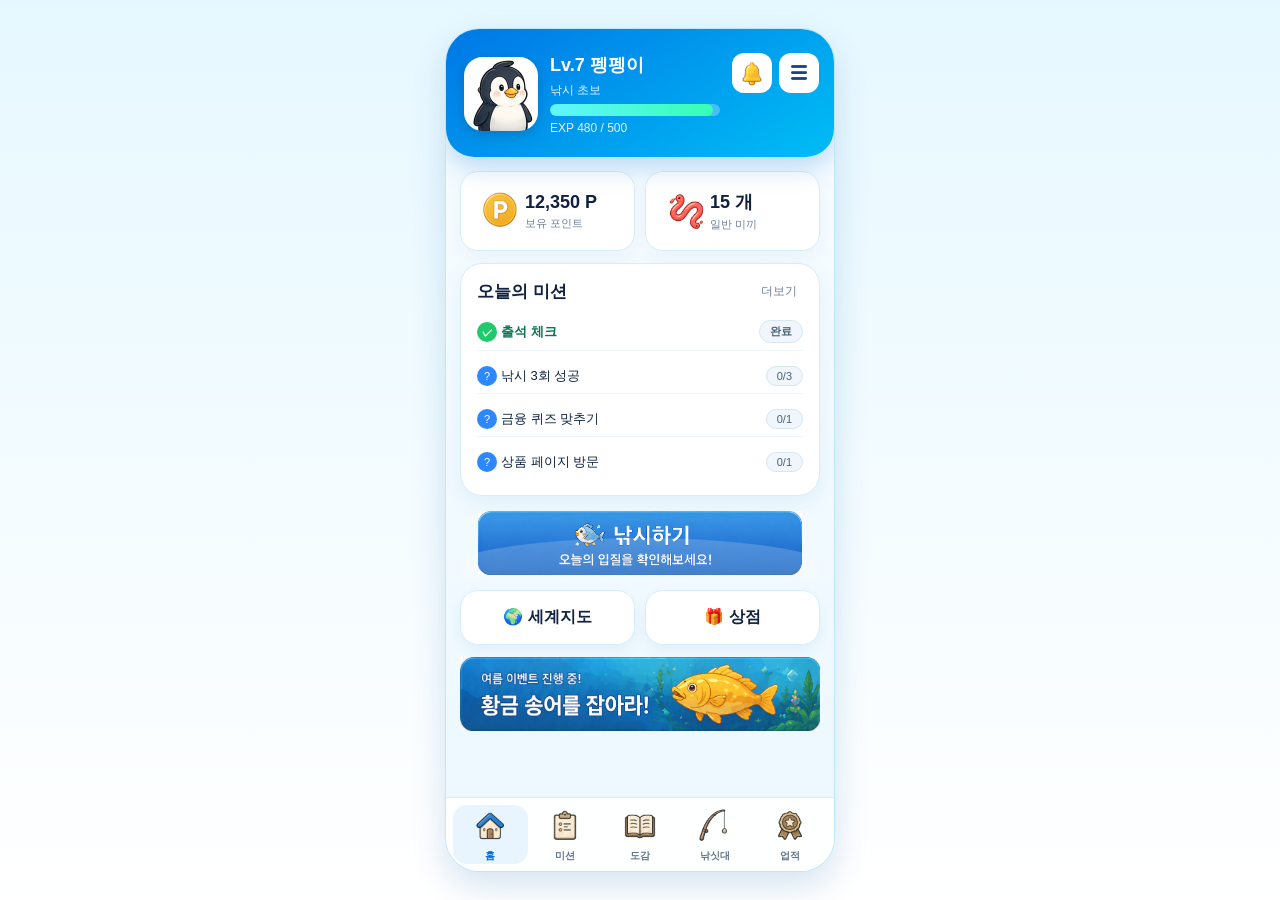
==== index.html @ 2f241223 "Add files via upload" ====
<!doctype html>
<html lang="ko">
<head>
  <meta charset="utf-8" />
  <meta name="viewport" content="width=device-width, initial-scale=1, viewport-fit=cover" />
  <title>사이다 낚시왕</title>
  <link rel="stylesheet" href="./css/style.css" />
</head>
<body>
  <main class="app-shell" aria-label="사이다 낚시왕">
    <section class="device">
      <div class="screen is-active" data-screen="home">
        <header class="home-hero">
          <div class="profile">
            <div class="penguin" aria-hidden="true"></div>
            <div class="profile-info">
              <strong id="homeLevel">Lv.12 펭펭이</strong>
              <span>낚시 초보</span>
              <div class="progress"><i style="width:75%"></i></div>
              <small id="homeExpText">EXP 3,450 / 4,600</small>
            </div>
          </div>
          <div class="header-actions">
            <button type="button" id="notifyBtn" class="icon_bell"></button>
            <button type="button" id="menuBtn" class="icon_menu"></button>
          </div>
        </header>

        <section class="wallet-grid">
          <article>
            <span class="coin"></span>
            <div class="coin-text"><strong id="homePoint" class="sub-text">12,350 P</strong><small>보유 포인트</small></div>
          </article>
          <article>
            <span class="resource"></span>
            <div class="resource-text"><strong id="homeBait"  class="sub-text">15 개</strong><small>일반 미끼</small></div>
          </article>
        </section>

        <section class="card mission-card">
          <div class="section-title">
            <h2>오늘의 미션</h2>
            <button type="button" data-go="mission">더보기</button>
          </div>
          <ul class="mission-list" id="homeMissionList">
            <li data-home-mission="attendance"><span>?</span> 출석 체크 <em>0/1</em></li>
            <li data-home-mission="fish3"><span>?</span> 낚시 3회 성공 <em>0/3</em></li>
            <li data-home-mission="quiz"><span>?</span> 금융 퀴즈 맞추기 <em>0/1</em></li>
            <li data-home-mission="product"><span>?</span> 상품 페이지 방문 <em>0/1</em></li>
          </ul>
        </section>

        <button type="button" class="fish-cta" data-go="fishing"></button>

        <div class="quick-grid">
          <button type="button" data-go="map">🌍 세계지도</button>
          <button type="button" data-go="shop">🎁 상점</button>
        </div>

        <section class="event-banner" id="productBanner" role="button" tabindex="0" aria-label="상품 페이지 방문 미션"></section>
      </div>

      <div class="screen fishing-screen region-emerald" data-screen="fishing" data-current-region="에메랄드 호수">
        <header class="sub-header floating">
          <button type="button" data-go="home">‹</button>
          <strong id="fishingRegionTitle">에메랄드 호수</strong>
          <span class="fishing-time" id="fishingTime">--:--</span>
        </header>

        <div class="fishing-bg">
          <div class="sun-moon"></div>
          <div class="cloud cloud-a"></div>
          <div class="cloud cloud-b"></div>
          <div class="far-hills"></div>
          <div class="near-hills"></div>
          <div class="lake-surface"></div>
          <div class="water-ripples"></div>
        </div>

        <div class="fishing-stage">
          <div class="penguin-fishing" id="penguinFishing">🐧</div>
          <div class="rod-stick" id="rodStick"></div>
          <div class="fishing-line" id="fishingLine"></div>
          <div class="bobber" id="bobber"></div>
        </div>

        <div class="fishing-panel">
          <p id="fishStatus">입질 타이밍을 맞춰보세요!</p>
          <div class="gauge">
            <i class="bad"></i><i class="good"></i><i class="best"></i><i class="good"></i><i class="bad"></i>
            <b id="gaugePointer"></b>
          </div>
          <button type="button" class="round-action" id="catchBtn">입질!</button>
        </div>
      </div>

      <div class="screen result-screen" data-screen="result">
        <div class="result-card" id="resultCard">
          <h1 id="resultTitle">낚시 성공!</h1>
          <div class="fish-illust" id="resultFish">🐟</div>
          <span class="badge rare" id="resultBadge">NEW</span>
          <h2 id="resultName">황금 송어</h2>
          <p class="grade" id="resultGrade">희귀</p>
          <ul class="reward-list" id="resultRewards">
            <li><b>🪱 +300 P</b><span>포인트</span></li>
            <li><b>💧 +50 EXP</b><span>경험치</span></li>
            <li><b>📖 도감 등록</b><span>완료</span></li>
          </ul>
          <div class="button-row">
            <button type="button" class="primary" data-go="fishing">확인</button>
            <button type="button" class="secondary" id="shareBtn">자랑하기</button>
          </div>
        </div>
      </div>

      <div class="screen map-screen" data-screen="map">
        <header class="sub-header">
          <button type="button" data-go="home">‹</button>
          <strong>세계지도</strong>
          <span id="mapCount">0/0</span>
        </header>
        <div class="world-map island-map" id="worldMap"></div>
      </div>

      <div class="screen" data-screen="region">
        <header class="sub-header">
          <button type="button" data-go="map">‹</button>
          <strong id="regionTitle">에메랄드 호수</strong>
          <span id="regionHelp">?</span>
        </header>
        <section class="region-visual region-visual-emerald" id="regionVisual">
          <div class="region-sky"></div>
          <div class="region-sun"></div>
          <div class="region-land land-a"></div>
          <div class="region-land land-b"></div>
          <div class="region-water"></div>
          <div class="region-effect"></div>
        </section>
        <section class="card region-summary">
          <div class="donut" id="regionDonut" style="--value:0"><b>0%</b><span>수집률</span></div>
          <div>
            <small>발견한 물고기</small>
            <strong id="regionFishCount">0 / 0 종</strong>
            <small>추천 레벨</small>
            <strong id="regionLevel">Lv.1</strong>
          </div>
        </section>
        <section class="card region-condition">
          <h2>🧭 탐험 조건</h2>
          <p id="regionUnlock">기본 지역</p>
        </section>
        <section class="card legend-fish">
          <h2>전설 물고기</h2>
          <div><span id="regionLegendIcon">❔</span><strong id="regionLegendName">전설 물고기</strong><small id="regionLegendCondition">출현 조건 ???</small></div>
        </section>
        <button type="button" class="bottom-primary" id="regionEnterBtn" data-go="fishing">입장하기 <small>🎟 -1</small></button>
      </div>

      <div class="screen" data-screen="mission">
        <header class="sub-header">
          <button type="button" data-go="home">‹</button>
          <strong>미션</strong>
          <span></span>
        </header>
        <div class="tabs mission-tabs" id="missionTabs">
          <button type="button" class="active" data-mission-tab="daily">일일 미션</button>
          <button type="button" data-mission-tab="weekly">주간 미션</button>
          <button type="button" data-mission-tab="finance">금융 미션</button>
        </div>
        <div class="task-list" id="missionTaskList"></div>
      </div>

      <div class="screen" data-screen="collection">
        <header class="sub-header">
          <button type="button" data-go="home">‹</button>
          <strong>도감</strong>
          <span></span>
        </header>
        <section class="collection-head">
          <div class="donut" id="collectionDonut" style="--value:0"><b>0%</b><span>수집률</span></div>
          <strong id="collectionCount">0 / 200 종류</strong>
        </section>
        <div class="tabs wrap collection-tabs" id="collectionTabs">
          <button type="button" class="active" data-filter="전체">전체</button>
          <button type="button" data-filter="일반">일반</button>
          <button type="button" data-filter="희귀">희귀</button>
          <button type="button" data-filter="영웅">영웅</button>
          <button type="button" data-filter="전설">전설</button>
        </div>
        <div class="collection-filter-info" id="collectionFilterInfo">전체 200종</div>
        <div class="fish-grid" id="fishGrid"></div>
      </div>

      <div class="screen" data-screen="fishDetail">
        <header class="sub-header">
          <button type="button" data-go="collection">‹</button>
          <strong>황금붕어</strong>
          <span></span>
        </header>
        <section class="fish-detail-visual">
          <span class="badge rare">희귀</span>
          <div>🐠</div>
          <h1>황금붕어</h1>
          <p>★★★★☆</p>
        </section>
        <section class="card detail-table">
          <dl><dt>출현 지역</dt><dd>에메랄드 호수</dd></dl>
          <dl><dt>발견일</dt><dd>2024.06.18</dd></dl>
          <dl><dt>크기</dt><dd>32.5 cm</dd></dl>
          <dl><dt>설명</dt><dd>은은히 황금빛으로 빛나는 신비한 붕어. 행운을 가져다준다고 전해진다.</dd></dl>
        </section>
      </div>

      <div class="screen" data-screen="rod">
        <header class="sub-header">
          <button type="button" data-go="home">‹</button>
          <strong>낚싯대</strong>
          <span></span>
        </header>
        <section class="equipped-card" id="equippedRodCard">
          <div class="rod-img" id="equippedRodIcon">🎣</div>
          <div>
            <span class="badge hero" id="equippedRodGrade">희귀 · 장착 중</span>
            <h2 id="equippedRodName">월광의 낚싯대 +3</h2>
            <p id="equippedRodEffect1">희귀 확률 +15%</p>
            <p id="equippedRodEffect2">전설 확률 +3%</p>
            <p id="equippedRodEffect3">포인트 증가 +10%</p>
          </div>
        </section>
        <h2 class="list-title">보유 낚싯대</h2>
        <div class="rod-grid" id="rodGrid"></div>
        <button type="button" class="bottom-primary" id="enhanceBtn">강화하기</button>
      </div>

      <div class="screen" data-screen="shop">
        <header class="sub-header">
          <button type="button" data-go="home">‹</button>
          <strong>포인트 상점</strong>
          <span>12,350P</span>
        </header>
        <div class="tabs wrap shop-tabs" id="shopTabs">
          <button type="button" class="active" data-shop-tab="bait">미끼</button>
          <button type="button" data-shop-tab="rod">낚싯대</button>
          <button type="button" data-shop-tab="skin">스킨</button>
          <button type="button" data-shop-tab="etc">기타</button>
        </div>
        <div class="shop-list" id="shopList"></div>
      </div>

      <div class="screen" data-screen="achievement">
        <header class="sub-header">
          <button type="button" data-go="home">‹</button>
          <strong>업적</strong>
          <span></span>
        </header>
        <div class="tabs wrap achievement-tabs" id="achievementTabs">
          <button type="button" class="active" data-achievement-tab="collection">수집</button>
          <button type="button" data-achievement-tab="fishing">낚시</button>
          <button type="button" data-achievement-tab="legend">전설</button>
          <button type="button" data-achievement-tab="finance">금융</button>
        </div>
        <div class="achievement-list" id="achievementList"></div>
      </div>

      <div class="screen" data-screen="ranking">
        <header class="sub-header">
          <button type="button" data-go="home">‹</button>
          <strong>랭킹</strong>
          <span></span>
        </header>
        <div class="tabs wrap"><button class="active">주간 랭킹</button><button>전체 랭킹</button><button>내 순위</button></div>
        <ol class="ranking-list">
          <li><b>🥇</b><span>🐧</span><div><strong>펭귄왕</strong><small>Lv.35</small></div><em>98,450P</em></li>
          <li><b>🥈</b><span>🐧</span><div><strong>낚시고수</strong><small>Lv.32</small></div><em>92,100P</em></li>
          <li><b>🥉</b><span>🐧</span><div><strong>황금송어</strong><small>Lv.30</small></div><em>85,320P</em></li>
          <li><b>4</b><span>🐧</span><div><strong>시원한바다</strong><small>Lv.28</small></div><em>71,550P</em></li>
          <li class="my"><b>147</b><span>🐧</span><div><strong>펭펭이</strong><small>Lv.12</small></div><em>12,350P</em></li>
        </ol>
      </div>


      <div class="modal" id="appModal" aria-hidden="true">
        <div class="modal-dim" data-close-modal></div>
        <section class="modal-card" role="dialog" aria-modal="true" aria-labelledby="modalTitle">
          <h2 id="modalTitle">알림</h2>
          <div id="modalBody"></div>
          <button type="button" class="modal-close" data-close-modal>확인</button>
        </section>
      </div>
      <div class="toast" id="toast" aria-live="polite"></div>

      <nav class="bottom-nav" aria-label="하단 메뉴">
        <button class="home active" data-go="home"><img src="images/icon_gnb_home.webp" class="img"><span>홈</span></button>
        <button class="mission" data-go="mission"><img src="images/icon_gnb_mission.webp" class="img"><span>미션</span></button>
        <button class="collection" data-go="collection"><img src="images/icon_gnb_fieldguide.webp" class="img"><span>도감</span></button>
        <button class="rod" data-go="rod"><img src="images/icon_gnb_fishing.webp" class="img"><span>낚싯대</span></button>
        <button class="achievement" data-go="achievement"><img src="images/icon_gnb_achievements.webp" class="img"><span>업적</span></button>
      </nav>
    </section>
  </main>
  <script src="./js/app.js"></script>
</body>
</html>
---- css/style.css ----
:root{
  --primary:#008ff6;
  --primary-2:#00aeef;
  --sky:#8fe2ff;
  --bg:#f3fbff;
  --card:#ffffff;
  --ink:#10223f;
  --muted:#6d7f99;
  --line:#d9edf9;
  --gold:#ffc83d;
  --rare:#7d5cff;
  --hero:#00b894;
  --danger:#ff5c68;
  --radius-xl:28px;
  --radius-lg:22px;
  --radius-md:16px;
  --shadow:0 14px 34px rgba(0,85,160,.16);
  --inner:inset 0 0 0 1px rgba(255,255,255,.55);
}
*{box-sizing:border-box}
html,body{margin:0;min-height:100%;font-family:-apple-system,BlinkMacSystemFont,"Pretendard","Segoe UI",sans-serif;background:linear-gradient(180deg,#e6f8ff,#fff);color:var(--ink)}
button{font:inherit;border:0;background:none;color:inherit;cursor:pointer}
.app-shell{min-height:100vh;display:grid;place-items:center;padding:24px}
.device{position:relative;width:min(390px,100vw);height:min(844px,100vh);background:var(--bg);border:1px solid #bde8fb;border-radius:34px;box-shadow:var(--shadow);overflow:hidden}
.screen{display:none;position:absolute;inset:0;padding:18px 14px 86px;overflow:auto;background:linear-gradient(180deg,#f8fdff 0%,#ecf8ff 100%)}
.screen.is-active{display:block}
h1,h2,p{margin:0}
.card{background:var(--card);border:1px solid var(--line);border-radius:var(--radius-lg);padding:16px;box-shadow:0 8px 22px rgba(40,110,170,.08)}
.home-hero{position:relative;display:flex;justify-content:space-between;gap:12px;background:linear-gradient(150deg,#0077e6,#00bdf5);border-radius:0 0 28px 28px;margin:-18px -14px 14px;padding:24px 18px 22px;color:white;box-shadow:0 10px 26px rgba(0,110,210,.25)}
.profile{display:flex;gap:12px;align-items:center}
.penguin{width:74px;height:74px;border-radius:24px;background:radial-gradient(circle at 40% 30%,#fff,#dff7ff 55%,#1f3555 56%);display:grid;place-items:center;font-size:48px;box-shadow:var(--inner)}
.profile-info{display:grid;gap:5px;min-width:170px}
.profile-info strong{font-size:18px}.profile-info span,.profile-info small{font-size:12px;opacity:.9}
.progress{height:12px;border-radius:99px;background:rgba(255,255,255,.28);overflow:hidden}
.progress i{display:block;height:100%;border-radius:inherit;background:linear-gradient(90deg,#62f5ff,#37ffb2)}
.header-actions{display:flex;gap:7px}.header-actions button{width:34px;height:34px;border-radius:12px;background:rgba(255,255,255,.18)}
.wallet-grid{display:grid;grid-template-columns:1fr 1fr;gap:10px;margin-bottom:12px}
.wallet-grid article{display:flex;align-items:center;background:white;border:1px solid var(--line);border-radius:18px;padding:14px;box-shadow:0 5px 15px rgba(0,80,150,.06)}
.wallet-grid span{font-size:28px}.coin{display:grid;place-items:center;width:32px;height:32px;background:var(--gold);color:white;border-radius:50%;font-weight:900}
.wallet-grid strong{display:block}.wallet-grid small{color:var(--muted);font-size:11px}
.section-title{display:flex;justify-content:space-between;align-items:center;margin-bottom:10px}
.section-title h2{font-size:17px}.section-title button{font-size:12px;color:var(--muted)}
.mission-list{list-style:none;margin:0;padding:0;display:grid;gap:8px}
.mission-list li{display:grid;grid-template-columns:24px 1fr auto;align-items:center;font-size:13px;padding:7px 0;border-bottom:1px solid #edf6fb}
.mission-list li:last-child{border-bottom:0}.mission-list span{display:grid;place-items:center;width:20px;height:20px;border-radius:50%;background:#2d88ff;color:white;font-size:11px}.mission-list .ok{background:#20c96b}.mission-list em{font-style:normal;background:#f0f6fb;border:1px solid #d7e7f0;border-radius:99px;padding:3px 10px;font-size:11px;color:#496178}
.fish-cta{width:100%;margin:12px 0;min-height:70px;background: url(../images/icon_fishing_button.webp) center / contain no-repeat;
    background-size: 90% auto; display:grid;place-items:center;position:relative;overflow:hidden}
.fish-cta:before{content:"";position:absolute;inset:auto -20px -30px;height:70px;background:rgba(255,255,255,.18);border-radius:50%}.fish-cta span{font-size:32px}.fish-cta strong{font-size:22px}.fish-cta small{opacity:.85}
.quick-grid{display:grid;grid-template-columns:1fr 1fr;gap:10px;margin-bottom:12px}.quick-grid button{padding:16px;border-radius:18px;background:white;border:1px solid var(--line);box-shadow:0 6px 16px rgba(0,80,150,.06);font-weight:800}
.event-banner{position:relative;background: url(../images/icon_fishing_banner.webp) no-repeat; background-size: 100% 100%; border-radius: 1px; padding:16px;min-height:74px;overflow:hidden}.event-banner strong,.event-banner span{display:block}.event-banner b{position:absolute;right:18px;bottom:3px;font-size:48px}
.sub-header{display:flex;align-items:center;justify-content:space-between;margin-bottom:14px;height:38px}.sub-header button{width:36px;height:36px;border-radius:50%;background:white;box-shadow:0 4px 12px rgba(0,80,150,.1);font-size:24px}.sub-header strong{font-size:18px}.sub-header span{font-size:12px;color:#20466a}.floating{position:relative;z-index:5;color:white}.floating button{color:#123;background:rgba(255,255,255,.85)}
.fishing-screen{background:linear-gradient(#36bfff 0%,#c8f5ff 42%,#0782bd 43%,#015f9e 100%);overflow:hidden}
.sky{position:absolute;left:0;right:0;top:0;height:44%;background:radial-gradient(circle at 20% 20%,rgba(255,255,255,.9) 0 30px,transparent 31px),linear-gradient(#30b8ff,#b8edff)}
.lake-scene{position:absolute;inset:70px 0 170px;overflow:hidden}.mountains{position:absolute;left:-30px;right:-30px;bottom:180px;height:180px;background:linear-gradient(135deg,transparent 35%,#72b27c 36% 52%,transparent 53%),linear-gradient(45deg,transparent 35%,#9cd9f5 36% 54%,transparent 55%);opacity:.85}.dock{position:absolute;left:0;bottom:120px;width:170px;height:38px;background:#9a6a32;border-radius:0 14px 14px 0}.penguin-fishing{position:absolute;left:70px;bottom:135px;font-size:86px;filter:drop-shadow(0 8px 12px rgba(0,0,0,.25))}.rod-line{position:absolute;left:155px;bottom:218px;width:145px;height:2px;background:#4b2d19;transform:rotate(-32deg);transform-origin:left center}.bobber{position:absolute;left:270px;bottom:118px;width:18px;height:26px;border-radius:99px;background:linear-gradient(#ff3858 0 45%,#fff 46%);animation:float 1.2s infinite ease-in-out}.water{position:absolute;left:-20px;right:-20px;bottom:0;height:170px;background:repeating-radial-gradient(ellipse at 20% 0%,rgba(255,255,255,.18) 0 2px,transparent 3px 42px),linear-gradient(#16a5d9,#00649f)}
@keyframes float{50%{transform:translateY(10px)}}
.fishing-panel{position:absolute;left:18px;right:18px;bottom:22px;background:rgba(5,34,71,.82);color:white;border-radius:26px;padding:16px;text-align:center;backdrop-filter:blur(8px)}.fishing-panel p{font-weight:800;margin-bottom:12px}
.gauge{position:relative;height:22px;border-radius:99px;overflow:hidden;display:flex;background:white;margin:0 12px 18px}.gauge i{flex:1}.gauge .bad{background:#ef4353}.gauge .good{background:#ffd34e}.gauge .best{background:#36db8d}.gauge b{position:absolute;top:-8px;left:50%;width:6px;height:38px;background:white;border-radius:6px;box-shadow:0 0 0 2px #134b83;animation:gaugeMove 1.35s linear infinite alternate}
@keyframes gaugeMove{from{left:5%}to{left:93%}}
.round-action{width:104px;height:104px;border-radius:50%;background:linear-gradient(#37a8ff,#086bda);border:6px solid rgba(255,255,255,.45);color:white;font-size:24px;font-weight:900;box-shadow:0 8px 20px rgba(0,0,0,.25)}
.result-screen{display:none;background:radial-gradient(circle at 50% 20%,#1977df,#03245d 70%);color:white}.result-screen.is-active{display:grid;place-items:center}
.result-card{width:100%;text-align:center}.result-card h1{background:linear-gradient(#39a9ff,#006fe4);display:inline-block;padding:12px 34px;border-radius:12px;font-size:22px}.fish-illust{font-size:96px;margin:28px auto 6px;filter:drop-shadow(0 12px 20px rgba(0,0,0,.3))}.badge{display:inline-grid;place-items:center;border-radius:99px;color:white;font-weight:900;font-size:12px;padding:5px 10px}.rare{background:var(--rare)}.hero{background:var(--hero)}.grade{display:inline-block;background:var(--rare);padding:4px 12px;border-radius:99px}.reward-list{list-style:none;margin:22px 0;padding:16px;background:white;color:var(--ink);border-radius:22px;text-align:left}.reward-list li{display:flex;justify-content:space-between;padding:13px 8px;border-bottom:1px solid #edf2f7}.reward-list li:last-child{border:0}.reward-list span{color:var(--muted)}
.button-row{display:grid;grid-template-columns:1fr 1fr;gap:12px}.button-row button,.bottom-primary{height:56px;border-radius:16px;color:white;font-weight:900}.primary,.bottom-primary{background:linear-gradient(#2aa8ff,#006de0)}.secondary{background:linear-gradient(#ffc93d,#ff9300)}
.map-screen{background:linear-gradient(#0789e8,#20bff2 55%,#0b8ad5)}.world-map{position:relative;height:720px;background:radial-gradient(circle at 80% 14%,#1b8ab7 0 48px,transparent 49px),radial-gradient(circle at 22% 72%,#39c47f 0 58px,transparent 59px),radial-gradient(circle at 63% 58%,#f6d35a 0 44px,transparent 45px);border-radius:26px;overflow:hidden;border:1px solid rgba(255,255,255,.4)}
.spot{position:absolute;min-width:130px;padding:10px 12px;border-radius:99px;background:rgba(7,55,95,.75);color:white;font-size:18px;box-shadow:0 8px 18px rgba(0,0,0,.22)}.spot span{display:block;font-size:12px;font-weight:900}.locked{filter:saturate(.6);opacity:.9}.s1{left:105px;top:40px}.s2{left:45px;top:150px}.s3{right:20px;top:130px}.s4{right:35px;top:260px}.s5{left:60px;top:330px}.s6{right:42px;top:420px}.s7{right:20px;bottom:115px;background:#0874df}.s8{left:28px;bottom:60px}
.region-visual{height:210px;border-radius:24px;margin-bottom:12px;background:linear-gradient(rgba(255,255,255,.15),rgba(255,255,255,.1)),radial-gradient(circle at 50% 80%,#00a7d7 0 90px,transparent 91px),linear-gradient(145deg,#80d6ff,#c7f4ff 42%,#4ab979 43% 62%,#1688c4 63%);box-shadow:var(--shadow)}
.region-summary{display:grid;grid-template-columns:120px 1fr;align-items:center;gap:15px;margin-bottom:12px}.region-summary small{display:block;color:var(--muted);margin:7px 0 3px}.region-summary strong{font-size:20px}
.donut{width:108px;height:108px;border-radius:50%;background:conic-gradient(var(--primary) calc(var(--value)*1%),#e7f2f9 0);display:grid;place-items:center;position:relative}.donut:before{content:"";position:absolute;inset:14px;background:white;border-radius:50%}.donut b,.donut span{position:relative}.donut b{font-size:27px}.donut span{font-size:11px;color:var(--muted);grid-row:1;margin-top:42px}.legend-fish div{display:flex;gap:12px;align-items:center}.legend-fish span{display:grid;place-items:center;width:58px;height:58px;border-radius:16px;background:#eef5fa;font-size:28px}.legend-fish small{display:block;color:var(--muted)}
.bottom-primary{position:absolute;left:14px;right:14px;bottom:84px;width:auto}.bottom-primary small{margin-left:8px}
.tabs{display:flex;gap:7px;margin:10px 0 14px}.tabs.wrap{flex-wrap:wrap}.tabs button{flex:1;min-width:64px;height:36px;border-radius:10px;background:#e9f2f8;color:#38536c;font-size:12px;font-weight:800}.tabs .active{background:linear-gradient(#279fff,#006ddb);color:white}
.task-list,.shop-list,.achievement-list{display:grid;gap:10px}.task-list article,.shop-list article,.achievement-list article{display:grid;grid-template-columns:1fr auto auto;align-items:center;gap:10px;background:white;border:1px solid var(--line);border-radius:18px;padding:14px;box-shadow:0 6px 16px rgba(0,80,150,.06)}.task-list progress{display:block;width:140px;height:8px;margin-top:8px}.task-list b{color:#ff9b00}.task-list button{background:linear-gradient(#38c976,#12a95b);color:white;border-radius:10px;padding:8px 12px;font-weight:800}
.collection-head{display:flex;align-items:center;justify-content:center;gap:24px;padding:8px 0 12px}.collection-head strong{font-size:18px}.fish-grid,.rod-grid{display:grid;grid-template-columns:repeat(3,1fr);gap:10px}.fish-grid button,.rod-grid button{min-height:112px;background:white;border:1px solid var(--line);border-radius:18px;padding:10px;box-shadow:0 6px 16px rgba(0,80,150,.06)}.fish-grid span{font-size:38px}.fish-grid strong,.fish-grid small,.rod-grid span{display:block}.fish-grid small{color:var(--muted);font-size:11px}.unknown{filter:grayscale(1);opacity:.65}
.fish-detail-visual{border-radius:24px;min-height:280px;background:radial-gradient(circle at 50% 35%,#66e4ff,#007fc1 70%);display:grid;place-items:center;color:white;margin-bottom:12px;padding:18px}.fish-detail-visual div{font-size:112px}.fish-detail-visual h1{font-size:28px}.detail-table dl{display:grid;grid-template-columns:90px 1fr;border-bottom:1px solid #edf2f7;padding:12px 0;margin:0}.detail-table dl:last-child{border-bottom:0}.detail-table dt{color:var(--primary);font-weight:900}.detail-table dd{margin:0;color:#2f4054}
.equipped-card{display:grid;grid-template-columns:135px 1fr;gap:14px;background:white;border:1px solid var(--line);border-radius:24px;padding:14px;margin-bottom:16px}.rod-img{height:170px;border-radius:18px;background:linear-gradient(#55d5ff,#0e83d8);display:grid;place-items:center;font-size:74px}.equipped-card h2{font-size:17px;margin:10px 0}.equipped-card p{font-size:13px;color:#1166a8;margin:5px 0}.list-title{font-size:17px;margin:0 0 10px}
.rod-grid button{font-size:46px}.rod-grid span{font-size:11px;color:#37516d;font-weight:800}
.shop-list article{grid-template-columns:46px 1fr auto}.shop-list span{font-size:34px}.shop-list small{display:block;color:var(--muted);margin-top:3px}.shop-list b{color:#006ddb}
.achievement-list article{grid-template-columns:48px 1fr auto}.achievement-list span{font-size:34px}.achievement-list small{display:block;color:var(--muted);margin-top:3px}.achievement-list b{background:#1fcf78;color:white;border-radius:99px;padding:6px 10px;font-size:12px}.achievement-list .disabled{opacity:.45}
.ranking-list{list-style:none;margin:0;padding:0;display:grid;gap:10px}.ranking-list li{display:grid;grid-template-columns:36px 44px 1fr auto;align-items:center;gap:10px;background:white;border:1px solid var(--line);border-radius:18px;padding:13px;box-shadow:0 6px 16px rgba(0,80,150,.06)}.ranking-list li>span{font-size:32px}.ranking-list small{display:block;color:var(--muted)}.ranking-list em{font-style:normal;font-weight:900;color:#0d64c8}.ranking-list .my{background:linear-gradient(#1195ff,#0070df);color:white}.ranking-list .my small,.ranking-list .my em{color:white}
.bottom-nav{position:absolute;left:0;right:0;bottom:0;height:74px;background:rgba(255,255,255,.94);border-top:1px solid var(--line);display:grid;grid-template-columns:repeat(5,1fr);padding:7px 7px calc(7px + env(safe-area-inset-bottom));z-index:20;backdrop-filter:blur(12px)}
.bottom-nav button{display:grid;place-items:center;gap:2px;border-radius:14px;color:#63758d;font-size:19px}.bottom-nav span{font-size:10px;font-weight:800}.bottom-nav .active{color:#006ddb;background:#e8f5ff}
@media (max-width:430px){
  .app-shell{padding:0}
  .device{width:100vw;height:100vh;border-radius:0;border:0}
}
.bottom-nav .img { width: 40px; }


.modal{display:none;position:absolute;inset:0;z-index:50}
.modal.is-open{display:block}
.modal-dim{position:absolute;inset:0;background:rgba(5,24,47,.45);backdrop-filter:blur(3px)}
.modal-card{position:absolute;left:20px;right:20px;top:50%;transform:translateY(-50%);background:white;border-radius:24px;padding:22px;box-shadow:0 22px 54px rgba(0,40,90,.28)}
.modal-card h2{font-size:20px;margin:0 0 12px}
.modal-card ul{margin:0;padding:0;list-style:none;display:grid;gap:10px}
.modal-card li,.modal-card button.menu-item{width:100%;display:flex;justify-content:space-between;align-items:center;padding:15px;border-top:1px solid #f1f8fd;color:#183856;font-weight:800}
.modal-card li:last-child,.modal-card button.menu-item:last-child { border-bottom:1px solid #f1f8fd; }
.modal-close{width:100%;height:48px;margin-top:16px;border-radius:14px;background:linear-gradient(#2aa8ff,#006de0);color:white;font-weight:900}
.toast{position:absolute;left:20px;right:20px;bottom:88px;z-index:60;min-height:46px;padding:13px 16px;border-radius:16px;background:rgba(13,36,72,.92);color:white;display:none;text-align:center;font-weight:800;box-shadow:0 10px 28px rgba(0,0,0,.22)}
.toast.is-show{display:block;animation:toastIn .22s ease-out}
@keyframes toastIn{from{transform:translateY(12px);opacity:0}to{transform:translateY(0);opacity:1}}
.tabs button{transition:.2s}
.task-list article.is-done{opacity:.62}
.task-list article.is-done button{background:#aebdca}
.shop-list article,.achievement-list article,.fish-grid button,.rod-grid button{transition:.18s transform,.18s box-shadow}
.shop-list article:active,.achievement-list article:active,.fish-grid button:active,.rod-grid button:active{transform:scale(.98)}
.rod-grid button.is-equipped{outline:3px solid var(--primary);background:#e9f7ff}

.round-action{touch-action:manipulation;-webkit-tap-highlight-color:transparent}
.result-card.is-fail .fish-illust{filter:grayscale(.25) drop-shadow(0 12px 20px rgba(0,0,0,.3))}
.result-card.is-fail .grade{background:#6d7f99}

.mission-list li.is-complete{color:#0d7452;font-weight:800}
.mission-list li span.ok{background:#20c96b}
.task-count{display:block;color:var(--muted);font-size:11px;margin-top:4px}
.task-list article.is-ready{outline:2px solid #20c96b;background:#f0fff8}
.task-list article.is-ready button{background:linear-gradient(#20d982,#0bb768)}
.event-banner{cursor:pointer}

.collection-filter-info{margin:-4px 0 12px;text-align:center;color:var(--muted);font-size:12px;font-weight:800}
.fish-grid{grid-template-columns:repeat(3,1fr)}
.fish-grid button[data-grade="전설"]{background:linear-gradient(180deg,#fff9dc,#fff)}
.fish-grid button[data-grade="영웅"]{background:linear-gradient(180deg,#eef8ff,#fff)}
.fish-grid button[data-grade="희귀"]{background:linear-gradient(180deg,#f4f0ff,#fff)}
.fish-grid button[data-grade="일반"]{background:#fff}
.fish-grid button strong{min-height:31px;display:-webkit-box;-webkit-line-clamp:2;-webkit-box-orient:vertical;overflow:hidden}

.rod-grid button{display:grid;place-items:center;gap:5px;min-height:126px}
.rod-grid .rod-symbol{font-size:38px}
.rod-grid strong{display:block;font-size:12px;line-height:1.25;min-height:31px}
.rod-grid small{display:inline-block;padding:3px 8px;border-radius:999px;background:#edf5fb;color:#54708a;font-size:10px;font-weight:900}
.badge.normal{background:#7f8fa6}
.badge.legend{background:#f5a800;color:#fff}
.badge.myth{background:linear-gradient(135deg,#5228ff,#00c2ff,#ffd43d);color:#fff}

.rod-img.normal{background:linear-gradient(#bde7ff,#42a9e8)}
.rod-img.rare{background:linear-gradient(#e6dbff,#7d5cff)}
.rod-img.hero{background:linear-gradient(#bff5ff,#00a7d7)}
.rod-img.legend{background:linear-gradient(#fff2a8,#f5a800)}
.rod-img.myth{background:linear-gradient(135deg,#5228ff,#00c2ff,#ffd43d)}

.task-list button[disabled]{background:#aebdca;color:#fff;cursor:default}
.mission-tabs button{white-space:nowrap}

.shop-tabs button{min-width:72px}
.shop-list article{cursor:pointer}
.shop-list article:hover{box-shadow:0 10px 22px rgba(0,80,150,.12)}

.empty-mission{grid-template-columns:1fr!important;text-align:center;color:var(--muted)}


/* 도감 수집률 도넛 정렬 보정 */
.donut{
  position:relative;
  display:flex;
  flex-direction:column-reverse;
  align-items:center;
  justify-content:center;
  gap:2px;
  line-height:1;
}
.donut:before{
  content:"";
  position:absolute;
  inset:14px;
  background:white;
  border-radius:50%;
  z-index:0;
}
.donut b,
.donut span{
  position:relative;
  z-index:1;
  margin:0;
  grid-row:auto;
}
.donut b{
  font-size:28px;
  font-weight:900;
  line-height:1;
}
.donut span{
  font-size:13px;
  color:#7890aa;
  line-height:1.1;
}
.collection-head{
  align-items:center;
}
.collection-head .donut{
  flex:0 0 108px;
}


/* 낚싯대 화면: 강화 버튼이 카드 위를 덮지 않도록 보정 */
.screen[data-screen="rod"]{
  padding-bottom:120px;
}

.screen[data-screen="rod"] .bottom-primary{
  position:static;
  left:auto;
  right:auto;
  bottom:auto;
  width:100%;
  margin-top:18px;
  margin-bottom:10px;
  display:flex;
  align-items:center;
  justify-content:center;
}

.screen[data-screen="rod"] .rod-grid{
  margin-bottom:0;
}


/* 낚시 결과 화면 표시 보정 */
.result-screen.is-active{
  display:grid !important;
  place-items:center;
}
#catchBtn{
  touch-action:manipulation;
}

/* 안정화 보정 */
.result-screen.is-active{display:grid!important;place-items:center}
#catchBtn{touch-action:manipulation}
.collection-filter-info{margin:-4px 0 12px;text-align:center;color:var(--muted);font-size:12px;font-weight:800}
.fish-grid button[data-grade="전설"]{background:linear-gradient(180deg,#fff9dc,#fff)}
.fish-grid button[data-grade="영웅"]{background:linear-gradient(180deg,#f4e9ff,#fff)}
.fish-grid button[data-grade="희귀"]{background:linear-gradient(180deg,#edf7ff,#fff)}
.fish-grid button[data-grade="일반"]{background:#fff}
.collection-tabs [data-filter="일반"].active{background:linear-gradient(#bdc3c7,#95a5a6);color:#fff}
.collection-tabs [data-filter="희귀"].active{background:linear-gradient(#5dade2,#3498db);color:#fff}
.collection-tabs [data-filter="영웅"].active{background:linear-gradient(#bb8fce,#8e44ad);color:#fff}
.collection-tabs [data-filter="전설"].active{background:linear-gradient(#f7dc6f,#f1c40f);color:#6b4e00}
.rod-grid button.normal.is-equipped{outline:3px solid #95a5a6;box-shadow:0 0 14px rgba(149,165,166,.35)}
.rod-grid button.rare.is-equipped{outline:3px solid #3498db;box-shadow:0 0 16px rgba(52,152,219,.4)}
.rod-grid button.hero.is-equipped{outline:3px solid #9b59b6;box-shadow:0 0 18px rgba(155,89,182,.45)}
.rod-grid button.legend.is-equipped{outline:3px solid #f1c40f;box-shadow:0 0 20px rgba(241,196,15,.55)}
.rod-grid button.myth.is-equipped{outline:3px solid #6a5cff;box-shadow:0 0 22px rgba(106,92,255,.45),0 0 38px rgba(255,215,0,.25)}
.task-list button[disabled]{background:#aebdca;color:#fff;cursor:default}

/* 기능 복구용 보정 */
.mission-tabs button.active,
.shop-tabs button.active,
.collection-tabs [data-filter="전체"].active{
  background:linear-gradient(#279fff,#006ddb)!important;
  color:#fff!important;
}
.collection-tabs [data-filter="일반"].active{background:linear-gradient(#bdc3c7,#95a5a6)!important;color:#fff!important}
.collection-tabs [data-filter="희귀"].active{background:linear-gradient(#5dade2,#3498db)!important;color:#fff!important}
.collection-tabs [data-filter="영웅"].active{background:linear-gradient(#bb8fce,#8e44ad)!important;color:#fff!important}
.collection-tabs [data-filter="전설"].active{background:linear-gradient(#f7dc6f,#f1c40f)!important;color:#6b4e00!important}
.task-list article.is-ready{outline:2px solid #20c96b;background:#f0fff8}
.task-list button[disabled]{background:#aebdca;color:#fff;cursor:default}
.result-screen.is-active{display:grid!important;place-items:center}
#fishGrid:empty::before,#missionTaskList:empty::before,#rodGrid:empty::before,#shopList:empty::before{
  content:"데이터를 불러오는 중입니다.";
  display:block;
  padding:20px;
  color:#6d7f99;
  text-align:center;
}

/* 미션 화면 중복 마크업 제거 후 카드 레이아웃 보정 */
.screen[data-screen="mission"] .task-list{
  display:grid;
  gap:10px;
}
.screen[data-screen="mission"] .task-list article{
  display:grid;
  grid-template-columns:1fr auto auto;
  align-items:center;
  gap:10px;
  background:white;
  border:1px solid var(--line);
  border-radius:18px;
  padding:14px;
  box-shadow:0 6px 16px rgba(0,80,150,.06);
}
.screen[data-screen="mission"] .task-list article > div{
  min-width:0;
}
.screen[data-screen="mission"] .task-list article strong{
  display:block;
  font-size:15px;
  line-height:1.3;
}
.screen[data-screen="mission"] .task-list article progress{
  display:block;
  width:100%;
  height:8px;
  margin-top:8px;
}
.screen[data-screen="mission"] .task-list article b{
  color:#ff9b00;
  white-space:nowrap;
}
.screen[data-screen="mission"] .task-list article button{
  min-width:58px;
  height:40px;
  border-radius:12px;
  background:linear-gradient(#279fff,#006ddb);
  color:#fff;
  font-weight:900;
}
.screen[data-screen="mission"] .task-list article.is-ready{
  outline:2px solid #20c96b;
  background:#f0fff8;
}
.screen[data-screen="mission"] .task-list article.is-ready button{
  background:linear-gradient(#20d982,#0bb768);
}
.screen[data-screen="mission"] .task-list article.is-done{
  opacity:.65;
}
.screen[data-screen="mission"] .task-list article.is-done button,
.screen[data-screen="mission"] .task-list article button[disabled]{
  background:#aebdca;
}


/* 낚싯대 등급별 컬러 통일: 프로필 + 선택 카드 + 배지 */
:root{
  --rod-normal-main:#95a5a6;
  --rod-normal-light:#eef3f5;
  --rod-normal-soft:#f7fafb;

  --rod-rare-main:#3498db;
  --rod-rare-light:#dff2ff;
  --rod-rare-soft:#eef9ff;

  --rod-hero-main:#8e44ad;
  --rod-hero-light:#f0e4ff;
  --rod-hero-soft:#f8f1ff;

  --rod-legend-main:#f1c40f;
  --rod-legend-light:#fff1aa;
  --rod-legend-soft:#fff9df;

  --rod-myth-main:#6a5cff;
  --rod-myth-sub:#00c2ff;
  --rod-myth-gold:#ffd700;
  --rod-myth-soft:#f0f4ff;
}

/* 상단 장착 카드 */
.equipped-card.normal{
  border-color:rgba(149,165,166,.45);
  background:linear-gradient(135deg,#fff,var(--rod-normal-soft));
}
.equipped-card.rare{
  border-color:rgba(52,152,219,.45);
  background:linear-gradient(135deg,#fff,var(--rod-rare-soft));
}
.equipped-card.hero{
  border-color:rgba(142,68,173,.45);
  background:linear-gradient(135deg,#fff,var(--rod-hero-soft));
}
.equipped-card.legend{
  border-color:rgba(241,196,15,.55);
  background:linear-gradient(135deg,#fff,var(--rod-legend-soft));
}
.equipped-card.myth{
  border-color:rgba(106,92,255,.45);
  background:linear-gradient(135deg,#fff,var(--rod-myth-soft));
}

/* 상단 낚싯대 이미지 배경 */
.rod-img.normal{
  background:linear-gradient(135deg,#dfe6e9,var(--rod-normal-main));
}
.rod-img.rare{
  background:linear-gradient(135deg,#bfe9ff,var(--rod-rare-main));
}
.rod-img.hero{
  background:linear-gradient(135deg,#dec6ff,#7c4dff);
}
.rod-img.legend{
  background:linear-gradient(135deg,#fff1a8,#f5a800);
}
.rod-img.myth{
  background:linear-gradient(135deg,var(--rod-myth-sub),var(--rod-myth-main),var(--rod-myth-gold));
}

/* 장착 배지 */
.badge.normal{
  background:var(--rod-normal-main);
  color:#fff;
}
.badge.rare{
  background:var(--rod-rare-main);
  color:#fff;
}
.badge.hero{
  background:#7c4dff;
  color:#fff;
}
.badge.legend{
  background:#f5a800;
  color:#fff;
}
.badge.myth{
  background:linear-gradient(135deg,var(--rod-myth-sub),var(--rod-myth-main),var(--rod-myth-gold));
  color:#fff;
}

/* 선택된 낚싯대 카드: 테두리 + 배경 톤 통일 */
.rod-grid button.is-equipped{
  outline:none!important;
  transform:translateY(-1px);
}

.rod-grid button.normal.is-equipped{
  border:3px solid var(--rod-normal-main);
  background:linear-gradient(180deg,var(--rod-normal-light),#fff);
  box-shadow:0 0 0 4px rgba(149,165,166,.12),0 12px 28px rgba(149,165,166,.24);
}
.rod-grid button.rare.is-equipped{
  border:3px solid var(--rod-rare-main);
  background:linear-gradient(180deg,var(--rod-rare-light),#fff);
  box-shadow:0 0 0 4px rgba(52,152,219,.12),0 12px 28px rgba(52,152,219,.24);
}
.rod-grid button.hero.is-equipped{
  border:0;
  background:linear-gradient(180deg,var(--rod-hero-light),#fff);
  box-shadow:0 0 0 4px rgba(142,68,173,.13),0 12px 28px rgba(142,68,173,.28);
}
.rod-grid button.legend.is-equipped{
  border:3px solid var(--rod-legend-main);
  background:linear-gradient(180deg,var(--rod-legend-light),#fff);
  box-shadow:0 0 0 4px rgba(241,196,15,.18),0 12px 30px rgba(241,196,15,.34);
}
.rod-grid button.myth.is-equipped{
  border:3px solid transparent;
  background:
    linear-gradient(180deg,#f0f7ff,#fff) padding-box,
    linear-gradient(135deg,var(--rod-myth-sub),var(--rod-myth-main),var(--rod-myth-gold)) border-box;
  box-shadow:0 0 0 4px rgba(106,92,255,.12),0 12px 30px rgba(106,92,255,.28),0 0 28px rgba(255,215,0,.22);
}

/* 카드 안 등급 뱃지도 선택 카드와 동일 톤 */
.rod-grid button.normal small{
  background:var(--rod-normal-light);
  color:#607173;
}
.rod-grid button.rare small{
  background:var(--rod-rare-light);
  color:#2477b1;
}
.rod-grid button.hero small{
  background:var(--rod-hero-light);
  color:#7b3297;
}
.rod-grid button.legend small{
  background:var(--rod-legend-soft);
  color:#9b7600;
}
.rod-grid button.myth small{
  background:linear-gradient(135deg,rgba(0,194,255,.16),rgba(106,92,255,.16),rgba(255,215,0,.22));
  color:#5143d9;
}
.rod-grid button.is-equipped small{
  font-weight:900;
}


/* 물고기 상세: 등급별 별점 가독성 */
.fish-detail-visual p{
  font-size:18px;
  letter-spacing:1px;
  text-shadow:0 2px 6px rgba(0,0,0,.15);
}

/* 안정화: 미션/상점/도감 핵심 레이아웃 */
.screen[data-screen="mission"] .task-list{display:grid;gap:10px}
.screen[data-screen="mission"] .task-list article{display:grid;grid-template-columns:1fr auto auto;align-items:center;gap:10px;background:white;border:1px solid var(--line);border-radius:18px;padding:14px;box-shadow:0 6px 16px rgba(0,80,150,.06)}
.screen[data-screen="mission"] .task-list article progress{display:block;width:100%;height:8px;margin-top:8px}
.screen[data-screen="mission"] .task-list article b{color:#ff9b00;white-space:nowrap}
.screen[data-screen="mission"] .task-list article button{min-width:58px;height:40px;border-radius:12px;background:linear-gradient(#279fff,#006ddb);color:#fff;font-weight:900}
.screen[data-screen="mission"] .task-list article.is-ready{outline:2px solid #20c96b;background:#f0fff8}
.screen[data-screen="mission"] .task-list article.is-ready button{background:linear-gradient(#20d982,#0bb768)}
.screen[data-screen="mission"] .task-list article.is-done{opacity:.65}
.screen[data-screen="mission"] .task-list article button[disabled]{background:#aebdca}
.mission-tabs button.active,.shop-tabs button.active,.collection-tabs [data-filter="전체"].active{background:linear-gradient(#279fff,#006ddb)!important;color:#fff!important}
.collection-tabs [data-filter="일반"].active{background:linear-gradient(#bdc3c7,#95a5a6)!important;color:#fff!important}
.collection-tabs [data-filter="희귀"].active{background:linear-gradient(#5dade2,#3498db)!important;color:#fff!important}
.collection-tabs [data-filter="영웅"].active{background:linear-gradient(#bb8fce,#8e44ad)!important;color:#fff!important}
.collection-tabs [data-filter="전설"].active{background:linear-gradient(#f7dc6f,#f1c40f)!important;color:#6b4e00!important}
.result-screen.is-active{display:grid!important;place-items:center}

/* 업적 탭/리스트 기능 보정 */
.achievement-tabs button.active{
  background:linear-gradient(#279fff,#006ddb)!important;
  color:#fff!important;
}
.achievement-list{
  display:grid;
  gap:10px;
}
.achievement-list article{
  display:grid;
  grid-template-columns:48px 1fr auto;
  align-items:center;
  gap:10px;
  background:white;
  border:1px solid var(--line);
  border-radius:18px;
  padding:14px;
  box-shadow:0 6px 16px rgba(0,80,150,.06);
}
.achievement-list article > span{
  font-size:34px;
}
.achievement-list article strong{
  display:block;
  font-size:15px;
}
.achievement-list article small{
  display:block;
  color:var(--muted);
  margin:3px 0 7px;
}
.achievement-list article progress{
  display:block;
  width:100%;
  height:8px;
}
.achievement-list article em{
  display:block;
  margin-top:4px;
  font-size:11px;
  color:var(--muted);
  font-style:normal;
}
.achievement-list article b{
  background:#eef5fb;
  color:#54708a;
  border-radius:999px;
  padding:7px 10px;
  font-size:12px;
  white-space:nowrap;
}
.achievement-list article.is-complete{
  outline:2px solid #20c96b;
  background:#f0fff8;
}
.achievement-list article.is-complete b{
  background:#20c96b;
  color:white;
}

/* 세계지도 10개 지역 배치 */
.world-map .spot.s1{left:24px;bottom:54px}
.world-map .spot.s2{left:30px;bottom:135px}
.world-map .spot.s3{right:24px;bottom:120px;background:#0874df}
.world-map .spot.s4{left:72px;bottom:230px}
.world-map .spot.s5{right:38px;bottom:250px}
.world-map .spot.s6{left:45px;top:330px}
.world-map .spot.s7{right:36px;top:270px}
.world-map .spot.s8{left:42px;top:190px}
.world-map .spot.s9{right:26px;top:130px}
.world-map .spot.s10{left:95px;top:42px}


/* 세계지도 UI 재정렬: 10개 지역 카드형 스테이지 맵 */
.map-screen{
  background:linear-gradient(180deg,#e9f8ff 0%,#dff5ff 100%)!important;
}

.stage-map{
  position:relative;
  height:auto!important;
  min-height:0!important;
  display:grid;
  grid-template-columns:1fr 1fr;
  gap:12px;
  padding:16px;
  border-radius:26px;
  background:
    radial-gradient(circle at 15% 12%,rgba(255,255,255,.55) 0 34px,transparent 36px),
    radial-gradient(circle at 85% 28%,rgba(255,255,255,.35) 0 50px,transparent 52px),
    linear-gradient(180deg,#36c9ff 0%,#0d8fe8 100%);
  border:1px solid rgba(255,255,255,.6);
  box-shadow:0 14px 34px rgba(0,110,190,.18);
  overflow:visible;
}

.stage-map::before{
  content:"";
  position:absolute;
  left:50%;
  top:58px;
  bottom:58px;
  width:4px;
  transform:translateX(-50%);
  border-radius:999px;
  background:rgba(255,255,255,.35);
  z-index:0;
}

.map-node{
  position:relative;
  z-index:1;
  min-height:104px;
  border-radius:22px;
  padding:14px 10px;
  display:grid;
  place-items:center;
  gap:5px;
  text-align:center;
  color:#12314f;
  background:rgba(255,255,255,.92);
  border:2px solid rgba(255,255,255,.75);
  box-shadow:0 10px 22px rgba(0,60,120,.14);
  backdrop-filter:blur(8px);
}

.map-node:nth-child(odd){
  transform:translateY(10px);
}

.map-node i{
  display:grid;
  place-items:center;
  width:42px;
  height:42px;
  border-radius:16px;
  background:#eaf7ff;
  font-style:normal;
  font-size:24px;
}

.map-node strong{
  display:block;
  font-size:14px;
  line-height:1.25;
  word-break:keep-all;
}

.map-node small{
  color:#5d7894;
  font-size:11px;
  font-weight:800;
}

.map-node.current{
  color:white;
  background:linear-gradient(135deg,#158cff,#006ddb);
  border-color:rgba(255,255,255,.9);
  box-shadow:0 14px 30px rgba(0,100,220,.32);
}

.map-node.current i{
  background:rgba(255,255,255,.22);
}

.map-node.current small{
  color:rgba(255,255,255,.86);
}

.map-node.locked{
  opacity:.72;
  color:#6d7f99;
  background:rgba(232,242,249,.9);
  box-shadow:none;
}

.map-node.locked i{
  background:#ddeaf3;
  filter:grayscale(.25);
}

.map-node.unlocked:active,
.map-node.current:active{
  transform:scale(.98);
}

@media (max-width:360px){
  .stage-map{
    grid-template-columns:1fr;
  }
  .stage-map::before{
    left:28px;
    transform:none;
  }
  .map-node:nth-child(odd){
    transform:none;
  }
}

/* 랭킹 탭/데이터 연동 */
.ranking-tabs button.active{
  background:linear-gradient(#279fff,#006ddb)!important;
  color:#fff!important;
}
.ranking-list{
  list-style:none;
  margin:0;
  padding:0;
  display:grid;
  gap:10px;
}
.ranking-list li{
  display:grid;
  grid-template-columns:48px 52px 1fr auto;
  align-items:center;
  gap:10px;
  background:white;
  border:1px solid var(--line);
  border-radius:18px;
  padding:14px;
  box-shadow:0 6px 16px rgba(0,80,150,.06);
}
.ranking-list li > b{
  font-size:20px;
  text-align:center;
}
.ranking-list li > span{
  font-size:34px;
  text-align:center;
}
.ranking-list li strong{
  display:block;
  font-size:18px;
}
.ranking-list li small{
  display:block;
  color:var(--muted);
  margin-top:2px;
}
.ranking-list li em{
  font-style:normal;
  font-weight:900;
  color:#006ddb;
  white-space:nowrap;
}
.ranking-list li.my{
  background:linear-gradient(135deg,#189cff,#006ddb);
  color:white;
}
.ranking-list li.my small,
.ranking-list li.my em{
  color:white;
}

/* 랭킹 탭/데이터 연동 */
.ranking-tabs button.active{
  background:linear-gradient(#279fff,#006ddb)!important;
  color:#fff!important;
}
.ranking-list{
  list-style:none;
  margin:0;
  padding:0;
  display:grid;
  gap:10px;
}
.ranking-list li{
  display:grid;
  grid-template-columns:48px 52px 1fr auto;
  align-items:center;
  gap:10px;
  background:white;
  border:1px solid var(--line);
  border-radius:18px;
  padding:14px;
  box-shadow:0 6px 16px rgba(0,80,150,.06);
}
.ranking-list li > b{font-size:20px;text-align:center}
.ranking-list li > span{font-size:34px;text-align:center}
.ranking-list li strong{display:block;font-size:18px}
.ranking-list li small{display:block;color:var(--muted);margin-top:2px}
.ranking-list li em{font-style:normal;font-weight:900;color:#006ddb;white-space:nowrap}
.ranking-list li.my{background:linear-gradient(135deg,#189cff,#006ddb);color:white}
.ranking-list li.my small,.ranking-list li.my em{color:white}


/* 포인트 상점 보유 포인트 가독성 개선 */
.shop-point-badge{
  display:inline-flex!important;
  align-items:center;
  justify-content:center;
  gap:4px;
  min-width:96px;
  height:38px;
  padding:0 14px;
  border-radius:999px;
  background:linear-gradient(135deg,#fff7d7,#ffe08a);
  color:#8a5b00!important;
  font-weight:900;
  font-size:15px!important;
  border:1px solid rgba(255,190,0,.45);
  box-shadow:0 8px 18px rgba(255,174,0,.18);
  white-space:nowrap;
}
.shop-point-badge::before{
  content:"P";
  display:inline-grid;
  place-items:center;
  width:22px;
  height:22px;
  border-radius:50%;
  background:#ffc83d;
  color:#fff;
  font-size:12px;
  font-weight:900;
  box-shadow:inset 0 -2px 0 rgba(0,0,0,.08);
}
.screen[data-screen="shop"] .sub-header{
  gap:10px;
}
.screen[data-screen="shop"] .sub-header strong{
  flex:1;
  text-align:center;
  transform:translateX(24px);
}
.screen[data-screen="shop"] .sub-header button{
  flex:0 0 36px;
}
.screen[data-screen="shop"] .sub-header .shop-point-badge{
  flex:0 0 auto;
}


/* 낚시 화면 개선: 지역별 배경 + 캐스팅/찌 애니메이션 */
.fishing-screen{
  --sky1:#8ee8ff;
  --sky2:#dff9ff;
  --hill1:#7fc996;
  --hill2:#4eac73;
  --water1:#19aee5;
  --water2:#087fbd;
  --accent:#12c79a;
  background:linear-gradient(180deg,var(--sky1),var(--sky2) 47%,var(--water1) 48%,var(--water2) 100%)!important;
  overflow:hidden;
  padding-bottom:0;
}

.fishing-screen.region-mist{
  --sky1:#dff7ff; --sky2:#f4fdff; --hill1:#9ed3c3; --hill2:#6db59d; --water1:#7bd8ed; --water2:#3aa1c2; --accent:#9fd7db;
}
.fishing-screen.region-moon{
  --sky1:#1f3a6d; --sky2:#7aa9e8; --hill1:#5b78a8; --hill2:#354b7a; --water1:#315fa8; --water2:#162e68; --accent:#d6e8ff;
}
.fishing-screen.region-emerald{
  --sky1:#70dcff; --sky2:#d7fbff; --hill1:#7fc996; --hill2:#31a875; --water1:#19aee5; --water2:#087fbd; --accent:#00d6a3;
}
.fishing-screen.region-crystal{
  --sky1:#a9efff; --sky2:#f5fdff; --hill1:#9ad7ff; --hill2:#77b8e8; --water1:#5ed7ff; --water2:#1a98df; --accent:#b9f2ff;
}
.fishing-screen.region-rainbow{
  --sky1:#9ee9ff; --sky2:#fff0cf; --hill1:#ffd166; --hill2:#5ed39b; --water1:#35c7f3; --water2:#1279d8; --accent:#ff6bd6;
}
.fishing-screen.region-coral{
  --sky1:#89e7ff; --sky2:#ffe1d6; --hill1:#ff9f9f; --hill2:#ff6f91; --water1:#23c4d9; --water2:#0b7bb0; --accent:#ff8f70;
}
.fishing-screen.region-storm{
  --sky1:#536976; --sky2:#8ba6b5; --hill1:#435d68; --hill2:#243b4a; --water1:#236b91; --water2:#102d4a; --accent:#ffd166;
}
.fishing-screen.region-abyss{
  --sky1:#10213d; --sky2:#1d4b78; --hill1:#193650; --hill2:#0b2038; --water1:#123d67; --water2:#06162b; --accent:#5ee7ff;
}
.fishing-screen.region-glacier{
  --sky1:#c8f4ff; --sky2:#f7feff; --hill1:#e2fbff; --hill2:#9bdcf0; --water1:#88dfff; --water2:#32a6d8; --accent:#ffffff;
}
.fishing-screen.region-atlantis{
  --sky1:#19b7d2; --sky2:#72f0e4; --hill1:#35d0b0; --hill2:#137f8f; --water1:#009db6; --water2:#075a86; --accent:#ffd76a;
}

.fishing-bg{
  position:absolute;
  inset:0;
  overflow:hidden;
  pointer-events:none;
}

.sun-moon{
  position:absolute;
  left:58px;
  top:66px;
  width:74px;
  height:74px;
  border-radius:50%;
  background:rgba(255,255,255,.86);
  box-shadow:0 0 38px rgba(255,255,255,.52);
}

.cloud{
  position:absolute;
  width:120px;
  height:42px;
  border-radius:999px;
  background:rgba(255,255,255,.45);
  filter:blur(.2px);
  animation:cloudMove 18s linear infinite;
}
.cloud::before,
.cloud::after{
  content:"";
  position:absolute;
  border-radius:50%;
  background:inherit;
}
.cloud::before{width:52px;height:52px;left:20px;top:-22px}
.cloud::after{width:62px;height:62px;right:18px;top:-30px}
.cloud-a{left:210px;top:96px}
.cloud-b{left:-50px;top:170px;animation-duration:24s;opacity:.55}

@keyframes cloudMove{
  from{transform:translateX(-30px)}
  to{transform:translateX(80px)}
}

.far-hills,
.near-hills{
  position:absolute;
  left:-8%;
  right:-8%;
  bottom:312px;
  height:150px;
}

.far-hills{
  opacity:.45;
  background:
    radial-gradient(ellipse at 20% 100%,var(--hill1) 0 130px,transparent 132px),
    radial-gradient(ellipse at 62% 100%,var(--hill1) 0 160px,transparent 162px),
    radial-gradient(ellipse at 92% 100%,var(--hill1) 0 120px,transparent 122px);
}

.near-hills{
  bottom:285px;
  opacity:.9;
  background:
    radial-gradient(ellipse at 18% 100%,var(--hill2) 0 115px,transparent 117px),
    radial-gradient(ellipse at 72% 100%,var(--hill2) 0 145px,transparent 147px);
}

.lake-surface{
  position:absolute;
  left:0;
  right:0;
  bottom:0;
  height:330px;
  background:linear-gradient(180deg,var(--water1),var(--water2));
}

.water-ripples{
  position:absolute;
  left:-15%;
  right:-15%;
  bottom:0;
  height:330px;
  opacity:.45;
  background:
    repeating-radial-gradient(ellipse at 20% 20%,rgba(255,255,255,.38) 0 2px,transparent 3px 42px),
    repeating-radial-gradient(ellipse at 82% 30%,rgba(255,255,255,.22) 0 2px,transparent 3px 58px);
  animation:rippleDrift 6s linear infinite;
}

@keyframes rippleDrift{
  from{transform:translateX(0)}
  to{transform:translateX(36px)}
}

.fishing-stage{
  position:absolute;
  left:0;
  right:0;
  bottom:322px;
  height:220px;
  pointer-events:none;
}

.penguin-fishing{
  position:absolute;
  left:110px;
  bottom:0;
  z-index:3;
  font-size:82px;
  filter:drop-shadow(0 10px 12px rgba(0,35,80,.28));
  transform-origin:50% 85%;
}

.rod-stick{
  position:absolute;
  left:205px;
  bottom:74px;
  width:134px;
  height:4px;
  border-radius:999px;
  background:#5a321f;
  transform:rotate(-31deg);
  transform-origin:left center;
  z-index:4;
  box-shadow:0 1px 0 rgba(255,255,255,.25);
}

.fishing-line{
  position:absolute;
  left:326px;
  bottom:142px;
  width:2px;
  height:98px;
  background:rgba(255,255,255,.82);
  transform:rotate(20deg);
  transform-origin:top center;
  z-index:2;
}

.bobber{
  position:absolute;
  left:348px;
  bottom:42px;
  width:18px;
  height:26px;
  border-radius:999px;
  background:linear-gradient(#ff3b67 0 45%,#fff 46%);
  z-index:5;
  animation:bobberIdle 1.15s ease-in-out infinite;
  box-shadow:0 4px 10px rgba(0,60,120,.28);
}

.bobber::after{
  content:"";
  position:absolute;
  left:50%;
  top:70%;
  width:54px;
  height:18px;
  border:2px solid rgba(255,255,255,.34);
  border-radius:50%;
  transform:translate(-50%,-50%);
  animation:bobberRipple 1.4s ease-out infinite;
}

@keyframes bobberIdle{
  0%,100%{transform:translateY(0)}
  50%{transform:translateY(9px)}
}

@keyframes bobberRipple{
  0%{opacity:.6;transform:translate(-50%,-50%) scale(.65)}
  100%{opacity:0;transform:translate(-50%,-50%) scale(1.8)}
}

.fishing-screen.is-casting .penguin-fishing{
  animation:penguinCast .9s ease-out;
}
.fishing-screen.is-casting .rod-stick{
  animation:rodCast .9s ease-out;
}
.fishing-screen.is-casting .fishing-line{
  animation:lineCast .95s ease-out;
}
.fishing-screen.is-casting .bobber{
  animation:bobberCast .95s ease-out,bobberIdle 1.15s ease-in-out .95s infinite;
}

@keyframes penguinCast{
  0%{transform:rotate(0deg)}
  30%{transform:rotate(-8deg) translateY(-4px)}
  65%{transform:rotate(5deg)}
  100%{transform:rotate(0deg)}
}

@keyframes rodCast{
  0%{transform:rotate(-75deg) scaleX(.82)}
  55%{transform:rotate(-20deg) scaleX(1.08)}
  100%{transform:rotate(-31deg) scaleX(1)}
}

@keyframes lineCast{
  0%{height:16px;transform:rotate(-80deg);opacity:0}
  60%{height:122px;transform:rotate(35deg);opacity:1}
  100%{height:98px;transform:rotate(20deg);opacity:1}
}

@keyframes bobberCast{
  0%{left:238px;bottom:148px;opacity:0;transform:scale(.5)}
  60%{left:372px;bottom:72px;opacity:1;transform:scale(1.1)}
  100%{left:348px;bottom:42px;opacity:1;transform:scale(1)}
}

/* 기존 깨지는 산/도형 요소 숨김 */
.fishing-screen .sky,
.fishing-screen .lake-scene,
.fishing-screen .mountains,
.fishing-screen .dock,
.fishing-screen .water{
  display:none!important;
}

.fishing-panel{
  z-index:10;
}

@media (max-width:360px){
  .penguin-fishing{left:86px}
  .rod-stick{left:178px}
  .fishing-line{left:292px}
  .bobber{left:310px}
}


/* 낚시 장면 정합성 개선: 펭귄-낚싯대-줄-찌 연결 */
.fishing-screen{
  --shore:#24496f;
  --shore-hi:#3d6d92;
}

.fishing-bg .lake-surface{
  top:auto;
  bottom:0;
  height:340px;
}

.fishing-stage{
  position:absolute;
  left:0;
  right:0;
  bottom:300px;
  height:250px;
  pointer-events:none;
  z-index:4;
}

/* 펭귄이 서 있는 뭍/바위 */
.shore-rock{
  position:absolute;
  left:-28px;
  bottom:-6px;
  width:245px;
  height:112px;
  border-radius:44% 56% 18px 0;
  background:
    radial-gradient(ellipse at 28% 24%,rgba(255,255,255,.16) 0 34px,transparent 36px),
    linear-gradient(160deg,var(--shore-hi),var(--shore));
  box-shadow:0 18px 28px rgba(0,33,70,.28);
  z-index:1;
}
.shore-rock::after{
  content:"";
  position:absolute;
  right:-28px;
  bottom:-4px;
  width:118px;
  height:44px;
  border-radius:50%;
  background:rgba(0,50,95,.22);
}

/* 펭귄은 바위 위에 앉아 낚시대를 들고 있는 위치 */
.penguin-fishing{
  left:76px!important;
  bottom:42px!important;
  z-index:5;
  font-size:76px!important;
  transform-origin:56% 82%;
}

/* 손잡이: 펭귄 손 근처에 고정 */
.rod-handle{
  position:absolute;
  left:151px;
  bottom:116px;
  width:34px;
  height:11px;
  border-radius:999px;
  background:linear-gradient(90deg,#3d2619,#8c5a3a);
  transform:rotate(-31deg);
  transform-origin:left center;
  z-index:7;
  box-shadow:0 2px 4px rgba(0,0,0,.25);
}

/* 낚싯대: 손잡이에서 찌 방향으로 이어짐 */
.rod-stick{
  left:172px!important;
  bottom:125px!important;
  width:215px!important;
  height:5px!important;
  border-radius:999px;
  background:linear-gradient(90deg,#7a4227 0%,#4b2b1b 58%,#24150f 100%)!important;
  transform:rotate(-28deg)!important;
  transform-origin:left center!important;
  z-index:6!important;
}
.rod-stick::after{
  content:"";
  position:absolute;
  right:-4px;
  top:50%;
  width:10px;
  height:10px;
  border-radius:50%;
  transform:translateY(-50%);
  background:#d8eefc;
  box-shadow:0 0 0 2px rgba(0,0,0,.18);
}

/* 낚싯줄: 낚싯대 끝에서 물 위 찌까지 자연스럽게 연결 */
.fishing-line{
  left:363px!important;
  bottom:184px!important;
  width:112px!important;
  height:126px!important;
  background:none!important;
  border-right:2px solid rgba(255,255,255,.82);
  border-bottom:2px solid rgba(255,255,255,.55);
  border-radius:0 0 76px 0;
  transform:rotate(12deg)!important;
  transform-origin:top left!important;
  z-index:3!important;
  opacity:.92;
}

/* 찌는 물 영역 중앙 오른쪽에 위치 */
.bobber{
  left:430px!important;
  bottom:32px!important;
  width:20px!important;
  height:30px!important;
  z-index:7!important;
  animation:bobberWater 1.18s ease-in-out infinite!important;
}
.bobber-ripple{
  position:absolute;
  left:440px;
  bottom:43px;
  width:76px;
  height:26px;
  border:2px solid rgba(255,255,255,.38);
  border-radius:50%;
  transform:translate(-50%,50%);
  z-index:4;
  animation:ripplePulse 1.45s ease-out infinite;
}
.bobber-ripple::after{
  content:"";
  position:absolute;
  inset:6px 13px;
  border:2px solid rgba(255,255,255,.26);
  border-radius:50%;
}

@keyframes bobberWater{
  0%,100%{transform:translateY(0) rotate(-1deg)}
  50%{transform:translateY(8px) rotate(2deg)}
}
@keyframes ripplePulse{
  0%{opacity:.75;transform:translate(-50%,50%) scale(.72)}
  100%{opacity:0;transform:translate(-50%,50%) scale(1.8)}
}

/* 캐스팅 애니메이션: 손-낚싯대-줄-찌가 함께 움직이도록 재정의 */
.fishing-screen.is-casting .penguin-fishing{
  animation:penguinCastFixed 1.05s ease-out;
}
.fishing-screen.is-casting .rod-handle{
  animation:rodHandleCastFixed 1.05s ease-out;
}
.fishing-screen.is-casting .rod-stick{
  animation:rodCastFixed 1.05s ease-out;
}
.fishing-screen.is-casting .fishing-line{
  animation:lineCastFixed 1.05s ease-out;
}
.fishing-screen.is-casting .bobber{
  animation:bobberCastFixed 1.05s ease-out,bobberWater 1.18s ease-in-out 1.05s infinite!important;
}
.fishing-screen.is-casting .bobber-ripple{
  animation:rippleAppearFixed 1.05s ease-out,ripplePulse 1.45s ease-out 1.05s infinite;
}

@keyframes penguinCastFixed{
  0%{transform:rotate(0) translateY(0)}
  32%{transform:rotate(-7deg) translateY(-5px)}
  68%{transform:rotate(4deg) translateY(1px)}
  100%{transform:rotate(0) translateY(0)}
}
@keyframes rodHandleCastFixed{
  0%{transform:rotate(-68deg)}
  55%{transform:rotate(-20deg)}
  100%{transform:rotate(-31deg)}
}
@keyframes rodCastFixed{
  0%{transform:rotate(-70deg) scaleX(.82)}
  55%{transform:rotate(-18deg) scaleX(1.06)}
  100%{transform:rotate(-28deg) scaleX(1)}
}
@keyframes lineCastFixed{
  0%{width:22px;height:18px;opacity:0;transform:rotate(-80deg)}
  55%{width:130px;height:148px;opacity:.9;transform:rotate(24deg)}
  100%{width:112px;height:126px;opacity:.92;transform:rotate(12deg)}
}
@keyframes bobberCastFixed{
  0%{left:205px;bottom:140px;opacity:0;transform:scale(.45)}
  55%{left:454px;bottom:70px;opacity:1;transform:scale(1.1)}
  100%{left:430px;bottom:32px;opacity:1;transform:scale(1)}
}
@keyframes rippleAppearFixed{
  0%,70%{opacity:0;transform:translate(-50%,50%) scale(.2)}
  100%{opacity:.75;transform:translate(-50%,50%) scale(.72)}
}

/* 패널과 하단 GNB가 물 위를 과도하게 가리지 않도록 살짝 낮춤 */
.fishing-panel{
  left:20px!important;
  right:20px!important;
  bottom:76px!important;
  border-radius:26px 26px 0 0;
}

/* 작은 화면 대응 */
@media (max-width:430px){
  .penguin-fishing{left:70px!important}
  .shore-rock{width:225px}
  .rod-handle{left:144px}
  .rod-stick{left:164px!important;width:198px!important}
  .fishing-line{left:336px!important;width:96px!important}
  .bobber{left:392px!important}
  .bobber-ripple{left:402px}
}
@media (max-width:360px){
  .penguin-fishing{left:58px!important;font-size:70px!important}
  .rod-handle{left:126px}
  .rod-stick{left:145px!important;width:172px!important}
  .fishing-line{left:290px!important;width:80px!important}
  .bobber{left:340px!important}
  .bobber-ripple{left:350px}
}


/* 낚시 결과 화면 데이터 연동 디자인 */
.result-card{
  text-align:center;
}
.result-fish{
  width:128px;
  height:128px;
  margin:12px auto 8px;
  display:grid;
  place-items:center;
  font-size:86px;
  filter:drop-shadow(0 12px 18px rgba(0,0,0,.24));
}
.result-judge{
  display:inline-grid;
  place-items:center;
  min-width:84px;
  height:34px;
  padding:0 14px;
  border-radius:999px;
  background:#2f9ded;
  color:#fff;
  font-weight:900;
  font-size:13px;
  margin-bottom:8px;
}
.result-grade{
  display:inline-grid;
  place-items:center;
  height:34px;
  padding:0 16px;
  border-radius:999px;
  color:white;
  font-weight:900;
  margin:6px 0 18px;
}
.result-card.normal .result-grade{background:#95a5a6}
.result-card.rare .result-grade{background:#3498db}
.result-card.hero .result-grade{background:#8e44ad}
.result-card.legend .result-grade{background:#f5a800}
.result-card.perfect .result-judge{background:linear-gradient(135deg,#45caff,#1477ff)}
.result-card.success .result-judge{background:#20c96b}
.result-card.fail .result-judge{background:#ef3f5a}
.result-card.fail .result-fish{filter:grayscale(.4);opacity:.85}


/* =========================================================
   낚시 화면 오브젝트 정합성 개선
   - 펭귄 / 낚싯대 / 낚싯줄 / 찌 연결
   - 찌가 물 위에 떠 보이도록 위치 보정
   ========================================================= */

.fishing-screen{
  --sky1:#83e5ff;
  --sky2:#fff2c8;
  --hill1:#8fd5a7;
  --hill2:#4ca987;
  --water1:#25c6e8;
  --water2:#0b8ed3;
  --shore1:#3d6f91;
  --shore2:#173a5b;
  position:relative;
  overflow:hidden;
  background:linear-gradient(180deg,var(--sky1) 0%,var(--sky2) 47%,var(--water1) 48%,var(--water2) 100%)!important;
}

/* 지역별 톤 */
.fishing-screen.region-mist{--sky1:#dff7ff;--sky2:#f8ffff;--hill1:#a7d8ce;--hill2:#6db59d;--water1:#7bd8ed;--water2:#3aa1c2}
.fishing-screen.region-moon{--sky1:#1f3a6d;--sky2:#7799c8;--hill1:#627da8;--hill2:#30476f;--water1:#315fa8;--water2:#162e68}
.fishing-screen.region-emerald{--sky1:#70dcff;--sky2:#d7fbff;--hill1:#7fc996;--hill2:#31a875;--water1:#19aee5;--water2:#087fbd}
.fishing-screen.region-crystal{--sky1:#a9efff;--sky2:#f5fdff;--hill1:#b9efff;--hill2:#77b8e8;--water1:#5ed7ff;--water2:#1a98df}
.fishing-screen.region-rainbow{--sky1:#9ee9ff;--sky2:#fff0cf;--hill1:#ffd166;--hill2:#5ed39b;--water1:#35c7f3;--water2:#1279d8}
.fishing-screen.region-coral{--sky1:#89e7ff;--sky2:#ffe1d6;--hill1:#ffb1a3;--hill2:#ff6f91;--water1:#23c4d9;--water2:#0b7bb0}
.fishing-screen.region-storm{--sky1:#536976;--sky2:#8ba6b5;--hill1:#435d68;--hill2:#243b4a;--water1:#236b91;--water2:#102d4a}
.fishing-screen.region-abyss{--sky1:#10213d;--sky2:#1d4b78;--hill1:#193650;--hill2:#0b2038;--water1:#123d67;--water2:#06162b}
.fishing-screen.region-glacier{--sky1:#c8f4ff;--sky2:#f7feff;--hill1:#e2fbff;--hill2:#9bdcf0;--water1:#88dfff;--water2:#32a6d8}
.fishing-screen.region-atlantis{--sky1:#19b7d2;--sky2:#72f0e4;--hill1:#35d0b0;--hill2:#137f8f;--water1:#009db6;--water2:#075a86}

.fishing-bg{
  position:absolute;
  inset:0;
  overflow:hidden;
  pointer-events:none;
}

.sun-moon{
  position:absolute;
  left:74px;
  top:82px;
  width:74px;
  height:74px;
  border-radius:50%;
  background:rgba(255,255,255,.9);
  box-shadow:0 0 40px rgba(255,255,255,.5);
}

.cloud{
  position:absolute;
  width:126px;
  height:42px;
  border-radius:999px;
  background:rgba(255,255,255,.42);
  animation:cloudMove 22s linear infinite alternate;
}
.cloud::before,
.cloud::after{
  content:"";
  position:absolute;
  border-radius:50%;
  background:inherit;
}
.cloud::before{width:58px;height:58px;left:18px;top:-24px}
.cloud::after{width:68px;height:68px;right:20px;top:-32px}
.cloud-a{right:52px;top:130px}
.cloud-b{left:-54px;top:210px;opacity:.55;animation-duration:28s}
@keyframes cloudMove{from{transform:translateX(-24px)}to{transform:translateX(52px)}}

.far-hills,
.near-hills{
  position:absolute;
  left:-8%;
  right:-8%;
  bottom:318px;
  height:146px;
}
.far-hills{
  opacity:.36;
  background:
    radial-gradient(ellipse at 15% 100%,var(--hill1) 0 110px,transparent 112px),
    radial-gradient(ellipse at 62% 100%,var(--hill1) 0 150px,transparent 152px),
    radial-gradient(ellipse at 94% 100%,var(--hill1) 0 112px,transparent 114px);
}
.near-hills{
  bottom:292px;
  opacity:.72;
  background:
    radial-gradient(ellipse at 18% 100%,var(--hill2) 0 112px,transparent 114px),
    radial-gradient(ellipse at 76% 100%,var(--hill2) 0 138px,transparent 140px);
}

.lake-surface{
  position:absolute;
  left:0;
  right:0;
  bottom:0;
  height:338px;
  background:linear-gradient(180deg,var(--water1),var(--water2));
}
.water-ripples{
  position:absolute;
  left:-14%;
  right:-14%;
  bottom:0;
  height:338px;
  opacity:.38;
  background:
    repeating-radial-gradient(ellipse at 18% 24%,rgba(255,255,255,.38) 0 2px,transparent 3px 52px),
    repeating-radial-gradient(ellipse at 82% 32%,rgba(255,255,255,.22) 0 2px,transparent 3px 64px);
  animation:rippleDrift 7s linear infinite;
}
@keyframes rippleDrift{from{transform:translateX(0)}to{transform:translateX(42px)}}

/* stage 기준 좌표 */
.fishing-stage{
  position:absolute!important;
  left:0!important;
  right:0!important;
  bottom:286px!important;
  height:260px!important;
  z-index:5!important;
  pointer-events:none;
}

/* 뭍은 왼쪽 하단, 물은 오른쪽에 충분히 남김 */
.shore-bank{
  position:absolute;
  left:-34px;
  bottom:-10px;
  width:250px;
  height:128px;
  border-radius:52% 48% 28px 0;
  background:
    radial-gradient(ellipse at 32% 28%,rgba(255,255,255,.18) 0 36px,transparent 38px),
    linear-gradient(155deg,var(--shore1),var(--shore2));
  box-shadow:0 18px 28px rgba(0,40,80,.28);
  z-index:1;
}
.shore-bank::after{
  content:"";
  position:absolute;
  right:-36px;
  bottom:10px;
  width:128px;
  height:42px;
  border-radius:50%;
  background:rgba(0,50,95,.18);
}

/* 펭귄은 뭍 위에 고정 */
.penguin-fishing{
  position:absolute!important;
  left:78px!important;
  bottom:54px!important;
  z-index:6!important;
  font-size:78px!important;
  line-height:1!important;
  transform-origin:56% 86%;
  filter:drop-shadow(0 10px 12px rgba(0,35,80,.3));
}

/* 낚싯대 전체 그룹은 펭귄 손 위치에서 시작 */
.rod-group{
  position:absolute;
  left:146px;
  bottom:126px;
  width:244px;
  height:90px;
  z-index:7;
  transform-origin:0 80%;
}

.rod-handle{
  position:absolute;
  left:0;
  top:57px;
  width:42px;
  height:14px;
  border-radius:999px;
  background:linear-gradient(90deg,#8a5535,#3d2418);
  transform:rotate(-28deg);
  box-shadow:0 2px 5px rgba(0,0,0,.25);
}

.rod-stick{
  position:absolute!important;
  left:30px!important;
  top:47px!important;
  bottom:auto!important;
  width:218px!important;
  height:5px!important;
  border-radius:999px;
  background:linear-gradient(90deg,#7b4326 0%,#402418 70%,#21120b 100%)!important;
  transform:rotate(-28deg)!important;
  transform-origin:left center!important;
  z-index:2!important;
}

.rod-tip{
  position:absolute;
  right:-4px;
  top:-5px;
  width:14px;
  height:14px;
  border-radius:50%;
  background:#e5f7ff;
  border:2px solid rgba(0,40,70,.25);
  z-index:3;
}

/* 줄은 낚싯대 끝에서 물 위 찌까지 이어지는 곡선 */
.fishing-line{
  position:absolute!important;
  left:360px!important;
  bottom:176px!important;
  width:102px!important;
  height:150px!important;
  background:none!important;
  border-right:2px solid rgba(255,255,255,.86);
  border-bottom:2px solid rgba(255,255,255,.62);
  border-radius:0 0 88px 0;
  transform:rotate(7deg)!important;
  transform-origin:top left!important;
  z-index:4!important;
}

/* 찌는 물 위에 떠 있고, 바닥이 아니라 수면선 안쪽에 둠 */
.bobber{
  position:absolute!important;
  left:442px!important;
  bottom:38px!important;
  width:22px!important;
  height:32px!important;
  z-index:8!important;
  border-radius:999px;
  background:linear-gradient(#ff3d62 0 48%,#fff 49%);
  box-shadow:0 5px 12px rgba(0,60,120,.28);
  animation:bobberFloat 1.18s ease-in-out infinite!important;
}

.bobber::after{
  display:none!important;
}

.bobber-ripple{
  position:absolute;
  left:453px;
  bottom:49px;
  width:92px;
  height:30px;
  border:2px solid rgba(255,255,255,.38);
  border-radius:50%;
  transform:translate(-50%,50%);
  z-index:5;
  animation:ripplePulseFixed 1.45s ease-out infinite;
}
.bobber-ripple::after{
  content:"";
  position:absolute;
  inset:6px 14px;
  border:2px solid rgba(255,255,255,.26);
  border-radius:50%;
}

@keyframes bobberFloat{
  0%,100%{transform:translateY(0) rotate(-1deg)}
  50%{transform:translateY(8px) rotate(2deg)}
}
@keyframes ripplePulseFixed{
  0%{opacity:.75;transform:translate(-50%,50%) scale(.68)}
  100%{opacity:0;transform:translate(-50%,50%) scale(1.72)}
}

/* 캐스팅: 손 위치에서 던져져 최종 위치에 도달 */
.fishing-screen.is-casting .penguin-fishing{animation:penguinCastSource 1.05s ease-out}
.fishing-screen.is-casting .rod-group{animation:rodGroupCastSource 1.05s ease-out}
.fishing-screen.is-casting .fishing-line{animation:lineCastSource 1.05s ease-out}
.fishing-screen.is-casting .bobber{animation:bobberCastSource 1.05s ease-out,bobberFloat 1.18s ease-in-out 1.05s infinite!important}
.fishing-screen.is-casting .bobber-ripple{animation:rippleAppearSource 1.05s ease-out,ripplePulseFixed 1.45s ease-out 1.05s infinite}

@keyframes penguinCastSource{
  0%{transform:rotate(0)}
  30%{transform:rotate(-8deg) translateY(-5px)}
  68%{transform:rotate(4deg)}
  100%{transform:rotate(0)}
}
@keyframes rodGroupCastSource{
  0%{transform:rotate(-44deg) scale(.92)}
  55%{transform:rotate(10deg) scale(1.04)}
  100%{transform:rotate(0) scale(1)}
}
@keyframes lineCastSource{
  0%{width:18px;height:16px;opacity:0;transform:rotate(-68deg)}
  60%{width:124px;height:164px;opacity:.9;transform:rotate(16deg)}
  100%{width:102px;height:150px;opacity:1;transform:rotate(7deg)}
}
@keyframes bobberCastSource{
  0%{left:205px;bottom:138px;opacity:0;transform:scale(.45)}
  58%{left:466px;bottom:72px;opacity:1;transform:scale(1.08)}
  100%{left:442px;bottom:38px;opacity:1;transform:scale(1)}
}
@keyframes rippleAppearSource{
  0%,70%{opacity:0;transform:translate(-50%,50%) scale(.2)}
  100%{opacity:.75;transform:translate(-50%,50%) scale(.68)}
}

/* 기존 깨짐 유발 요소 숨김 */
.fishing-screen .sky,
.fishing-screen .lake-scene,
.fishing-screen .mountains,
.fishing-screen .dock,
.fishing-screen .water{
  display:none!important;
}

/* 패널은 장면을 가리지 않도록 하단 정렬 */
.fishing-panel{
  left:20px!important;
  right:20px!important;
  bottom:76px!important;
  z-index:20!important;
  border-radius:26px 26px 0 0;
}

/* 반응형 위치 보정 */
@media (max-width:430px){
  .penguin-fishing{left:70px!important}
  .shore-bank{width:228px}
  .rod-group{left:136px;width:224px}
  .rod-stick{width:198px!important}
  .fishing-line{left:326px!important;width:88px!important}
  .bobber{left:394px!important}
  .bobber-ripple{left:405px}
}
@media (max-width:360px){
  .penguin-fishing{left:58px!important;font-size:70px!important}
  .rod-group{left:120px;width:198px}
  .rod-stick{width:174px!important}
  .fishing-line{left:286px!important;width:76px!important}
  .bobber{left:340px!important}
  .bobber-ripple{left:351px;width:76px}
}


/* 낚시줄/찌 위치만 자연스럽게 보정 */
.fishing-line{
  left:386px!important;
  bottom:138px!important;
  width:96px!important;
  height:118px!important;
  background:none!important;
  border-right:2px solid rgba(255,255,255,.82);
  border-bottom:2px solid rgba(255,255,255,.58);
  border-radius:0 0 82px 0;
  transform:rotate(4deg)!important;
  transform-origin:top left!important;
  z-index:6!important;
}

/* 찌를 물 위쪽으로 이동시켜 뭍이 아니라 수면에 떠 보이게 조정 */
.bobber{
  left:468px!important;
  bottom:74px!important;
  width:20px!important;
  height:30px!important;
  z-index:8!important;
  animation:bobberFloatNatural 1.2s ease-in-out infinite!important;
}

/* 찌 물결도 찌 위치와 일치 */
.bobber-ripple{
  left:478px!important;
  bottom:85px!important;
  width:78px!important;
  height:24px!important;
  z-index:5!important;
}

/* 기존 bobber 자체 after 물결이 남아 있으면 숨김 */
.bobber::after{
  display:none!important;
}

@keyframes bobberFloatNatural{
  0%,100%{transform:translateY(0) rotate(-1deg)}
  50%{transform:translateY(6px) rotate(2deg)}
}

/* 캐스팅 후 최종 위치도 위 보정값과 동일하게 맞춤 */
@keyframes bobberCastSource{
  0%{left:205px;bottom:138px;opacity:0;transform:scale(.45)}
  58%{left:488px;bottom:106px;opacity:1;transform:scale(1.08)}
  100%{left:468px;bottom:74px;opacity:1;transform:scale(1)}
}

@keyframes lineCastSource{
  0%{width:18px;height:16px;opacity:0;transform:rotate(-68deg)}
  60%{width:112px;height:134px;opacity:.9;transform:rotate(14deg)}
  100%{width:96px;height:118px;opacity:1;transform:rotate(4deg)}
}

@keyframes rippleAppearSource{
  0%,70%{opacity:0;transform:translate(-50%,50%) scale(.2)}
  100%{opacity:.75;transform:translate(-50%,50%) scale(.68)}
}

/* 작은 화면 대응 */
@media (max-width:430px){
  .fishing-line{
    left:354px!important;
    bottom:138px!important;
    width:82px!important;
    height:116px!important;
  }
  .bobber{
    left:426px!important;
    bottom:76px!important;
  }
  .bobber-ripple{
    left:436px!important;
    bottom:87px!important;
  }
}

@media (max-width:360px){
  .fishing-line{
    left:308px!important;
    bottom:132px!important;
    width:70px!important;
    height:106px!important;
  }
  .bobber{
    left:370px!important;
    bottom:76px!important;
  }
  .bobber-ripple{
    left:380px!important;
    bottom:87px!important;
    width:68px!important;
  }
}


/* 낚시 화면 자연스러운 연결감 보정: 펭귄-낚싯대-줄-찌 */
.fishing-stage{
  left:0;
  right:0;
  bottom:310px;
  height:210px;
  z-index:4;
}

/* 펭귄을 물가 바로 앞쪽에 배치 */
.penguin-fishing{
  left:118px!important;
  bottom:2px!important;
  z-index:6!important;
  font-size:84px!important;
  transform-origin:58% 84%;
}

/* 낚싯대 시작점을 펭귄 손 근처로 이동 */
.rod-stick{
  left:192px!important;
  bottom:83px!important;
  width:190px!important;
  height:5px!important;
  border-radius:999px;
  background:linear-gradient(90deg,#6b3d28,#3f2118)!important;
  transform:rotate(-29deg)!important;
  transform-origin:left center!important;
  z-index:7!important;
}

/* 줄은 낚싯대 끝에서 찌까지 내려오도록 위치 보정 */
.fishing-line{
  left:360px!important;
  bottom:92px!important;
  width:2px!important;
  height:78px!important;
  background:rgba(255,255,255,.86)!important;
  transform:rotate(16deg)!important;
  transform-origin:top center!important;
  z-index:5!important;
  box-shadow:0 0 5px rgba(255,255,255,.25);
}

/* 찌를 수면 위로 이동 */
.bobber{
  left:382px!important;
  bottom:64px!important;
  z-index:8!important;
  width:18px!important;
  height:28px!important;
  transform-origin:center bottom;
}

/* 찌 주변 물결을 수면과 맞춤 */
.bobber::after{
  left:50%!important;
  top:86%!important;
  width:64px!important;
  height:18px!important;
  border-color:rgba(255,255,255,.42)!important;
}

/* 수면 기준을 찌 위치와 맞추기 위해 물결 레이어를 살짝 위로 */
.lake-surface{
  height:350px!important;
}
.water-ripples{
  height:350px!important;
}

/* 캐스팅 애니메이션도 보정된 좌표 기준으로 재정의 */
.fishing-screen.is-casting .penguin-fishing{
  animation:penguinCastNatural .9s ease-out;
}
.fishing-screen.is-casting .rod-stick{
  animation:rodCastNatural .9s ease-out;
}
.fishing-screen.is-casting .fishing-line{
  animation:lineCastNatural .95s ease-out;
}
.fishing-screen.is-casting .bobber{
  animation:bobberCastNatural .95s ease-out,bobberIdle 1.15s ease-in-out .95s infinite;
}

@keyframes penguinCastNatural{
  0%{transform:rotate(0deg) translateY(0)}
  25%{transform:rotate(-9deg) translateY(-4px)}
  58%{transform:rotate(4deg) translateY(1px)}
  100%{transform:rotate(0deg) translateY(0)}
}

@keyframes rodCastNatural{
  0%{transform:rotate(-66deg) scaleX(.82)}
  45%{transform:rotate(-18deg) scaleX(1.08)}
  100%{transform:rotate(-29deg) scaleX(1)}
}

@keyframes lineCastNatural{
  0%{left:265px;bottom:140px;height:18px;transform:rotate(-72deg);opacity:0}
  55%{left:390px;bottom:74px;height:92px;transform:rotate(24deg);opacity:1}
  100%{left:360px;bottom:92px;height:78px;transform:rotate(16deg);opacity:1}
}

@keyframes bobberCastNatural{
  0%{left:260px;bottom:132px;opacity:0;transform:scale(.45)}
  55%{left:402px;bottom:70px;opacity:1;transform:scale(1.12)}
  100%{left:382px;bottom:64px;opacity:1;transform:scale(1)}
}

/* 패널이 찌를 덮지 않도록 조금 낮게 유지 */
.fishing-panel{
  left:28px!important;
  right:28px!important;
  bottom:18px!important;
}

/* 작은 화면 대응 */
@media (max-width:430px){
  .penguin-fishing{
    left:96px!important;
  }
  .rod-stick{
    left:170px!important;
    bottom:82px!important;
    width:168px!important;
  }
  .fishing-line{
    left:320px!important;
    bottom:90px!important;
  }
  .bobber{
    left:340px!important;
    bottom:64px!important;
  }

  @keyframes lineCastNatural{
    0%{left:238px;bottom:138px;height:18px;transform:rotate(-72deg);opacity:0}
    55%{left:352px;bottom:72px;height:92px;transform:rotate(24deg);opacity:1}
    100%{left:320px;bottom:90px;height:78px;transform:rotate(16deg);opacity:1}
  }

  @keyframes bobberCastNatural{
    0%{left:238px;bottom:130px;opacity:0;transform:scale(.45)}
    55%{left:358px;bottom:70px;opacity:1;transform:scale(1.12)}
    100%{left:340px;bottom:64px;opacity:1;transform:scale(1)}
  }
}

@media (max-width:360px){
  .penguin-fishing{
    left:78px!important;
  }
  .rod-stick{
    left:150px!important;
    width:150px!important;
  }
  .fishing-line{
    left:284px!important;
  }
  .bobber{
    left:300px!important;
  }
}


/* 세계지도: 섬 형태 월드맵 UI */
.map-screen{
  background:linear-gradient(180deg,#e7f8ff,#dff5ff)!important;
}

.island-map{
  position:relative;
  min-height:640px;
  height:640px!important;
  padding:0;
  border-radius:30px;
  overflow:hidden;
  background:
    radial-gradient(circle at 18% 15%,rgba(255,255,255,.55) 0 28px,transparent 29px),
    radial-gradient(circle at 80% 18%,rgba(255,255,255,.3) 0 44px,transparent 46px),
    linear-gradient(180deg,#26c2ff 0%,#0b87d6 58%,#066bb5 100%);
  border:1px solid rgba(255,255,255,.65);
  box-shadow:0 16px 36px rgba(0,110,190,.18);
}

.island-map::before{
  content:"";
  position:absolute;
  inset:0;
  background:
    radial-gradient(ellipse at 18% 78%,rgba(255,255,255,.18) 0 80px,transparent 82px),
    radial-gradient(ellipse at 78% 70%,rgba(255,255,255,.14) 0 120px,transparent 122px),
    repeating-radial-gradient(ellipse at 50% 80%,rgba(255,255,255,.16) 0 2px,transparent 3px 54px);
  opacity:.9;
  pointer-events:none;
}

.island-node{
  position:absolute;
  z-index:2;
  width:118px;
  min-height:96px;
  border:0;
  background:transparent;
  color:#12314f;
  text-align:center;
  display:grid;
  place-items:center;
  padding:0;
  filter:drop-shadow(0 12px 16px rgba(0,50,100,.18));
}

.island-node .island-shape{
  position:absolute;
  inset:8px 5px 24px;
  border-radius:46% 54% 50% 50% / 58% 48% 52% 42%;
  background:linear-gradient(135deg,#dbf7c8,#68c06a 62%,#3e995a);
  border:2px solid rgba(255,255,255,.65);
  z-index:-1;
  transform:rotate(calc((var(--i) - 4) * 6deg));
}

.island-node i{
  display:grid;
  place-items:center;
  width:34px;
  height:34px;
  margin-top:6px;
  border-radius:50%;
  background:rgba(255,255,255,.82);
  font-style:normal;
  font-size:20px;
  box-shadow:0 4px 10px rgba(0,70,120,.16);
}

.island-node strong{
  display:block;
  max-width:104px;
  margin-top:2px;
  color:white;
  text-shadow:0 2px 6px rgba(0,35,80,.45);
  font-size:13px;
  line-height:1.18;
  word-break:keep-all;
}

.island-node small{
  display:inline-flex;
  margin-top:4px;
  padding:3px 8px;
  border-radius:999px;
  background:rgba(255,255,255,.86);
  color:#4f6c86;
  font-size:10px;
  font-weight:900;
}

.island-node.selected .island-shape{
  background:linear-gradient(135deg,#fff6a3,#31d489 54%,#0e9fd9);
  border:3px solid #fff;
  box-shadow:0 0 0 4px rgba(255,255,255,.24),0 0 24px rgba(255,235,91,.72);
}

.island-node.selected small{
  background:#006ddb;
  color:white;
}

.island-node.locked{
  opacity:.74;
  filter:grayscale(.25) drop-shadow(0 8px 10px rgba(0,30,70,.08));
}

.island-node.locked .island-shape{
  background:linear-gradient(135deg,#a9c2d5,#6386a4);
}

.island-node.locked strong{
  color:rgba(255,255,255,.82);
}

.island-node.isle-moon .island-shape{background:linear-gradient(135deg,#dcecff,#6d8cc7 62%,#455e9a)}
.island-node.isle-emerald .island-shape{background:linear-gradient(135deg,#caffdb,#25c681 62%,#0878c8)}
.island-node.isle-crystal .island-shape{background:linear-gradient(135deg,#effcff,#99e7ff 55%,#57a5e8)}
.island-node.isle-rainbow .island-shape{background:linear-gradient(135deg,#fff59b,#ff8bd1 45%,#7bdcff)}
.island-node.isle-coral .island-shape{background:linear-gradient(135deg,#ffd7c8,#ff8c85 55%,#ff5d8f)}
.island-node.isle-storm .island-shape{background:linear-gradient(135deg,#95a7b3,#4b6474 60%,#203848)}
.island-node.isle-abyss .island-shape{background:linear-gradient(135deg,#365b7a,#122a45 65%,#07182d)}
.island-node.isle-glacier .island-shape{background:linear-gradient(135deg,#ffffff,#b9f2ff 55%,#7fc7e8)}
.island-node.isle-atlantis .island-shape{background:linear-gradient(135deg,#57f0d0,#0aa1c0 55%,#ffd76a)}

@media (max-width:430px){
  .island-map{height:620px!important;min-height:620px}
  .island-node{width:108px}
}


/* 지역 상세 데이터/테마 비주얼 */
.region-visual{
  position:relative;
  height:230px;
  border-radius:28px;
  overflow:hidden;
  background:linear-gradient(180deg,#9eeaff,#37bfe8);
  box-shadow:0 14px 30px rgba(0,120,190,.12);
}

.region-visual .region-sky,
.region-visual .region-water,
.region-visual .region-sun,
.region-visual .region-land,
.region-visual .region-effect{
  position:absolute;
  pointer-events:none;
}

.region-visual .region-sky{
  inset:0;
  background:linear-gradient(180deg,var(--rv-sky1,#b9f3ff),var(--rv-sky2,#e9fbff));
}

.region-visual .region-sun{
  width:62px;
  height:62px;
  border-radius:50%;
  left:34px;
  top:32px;
  background:var(--rv-sun,#fff);
  box-shadow:0 0 34px rgba(255,255,255,.45);
}

.region-visual .region-water{
  left:0;
  right:0;
  bottom:0;
  height:42%;
  background:linear-gradient(180deg,var(--rv-water1,#43c8f0),var(--rv-water2,#0784cf));
}

.region-visual .region-water::after{
  content:"";
  position:absolute;
  inset:0;
  background:repeating-radial-gradient(ellipse at 30% 30%,rgba(255,255,255,.25) 0 2px,transparent 3px 42px);
  opacity:.55;
}

.region-visual .region-land{
  width:280px;
  height:130px;
  border-radius:48% 52% 0 0;
  background:linear-gradient(135deg,var(--rv-land1,#76d192),var(--rv-land2,#239c77));
  filter:drop-shadow(0 10px 18px rgba(0,80,120,.16));
}

.region-visual .land-a{
  right:-56px;
  bottom:74px;
  transform:rotate(-24deg);
}

.region-visual .land-b{
  left:-62px;
  bottom:18px;
  transform:rotate(18deg);
  opacity:.85;
}

.region-visual .region-effect{
  inset:0;
  opacity:.9;
}

/* 지역별 테마 */
.region-visual-mist{
  --rv-sky1:#dff7ff;--rv-sky2:#f7fdff;--rv-water1:#91ddeb;--rv-water2:#4ca7bf;--rv-land1:#c4ecd8;--rv-land2:#74bda1;--rv-sun:#ffffff;
}
.region-visual-mist .region-effect{
  background:radial-gradient(circle at 35% 55%,rgba(255,255,255,.65) 0 46px,transparent 48px),radial-gradient(circle at 70% 42%,rgba(255,255,255,.35) 0 58px,transparent 60px);
}

.region-visual-moon{
  --rv-sky1:#203c74;--rv-sky2:#7aa9e8;--rv-water1:#315fa8;--rv-water2:#162e68;--rv-land1:#7b92c8;--rv-land2:#40598d;--rv-sun:#f5f8ff;
}
.region-visual-moon .region-sun{left:auto;right:48px;background:#f6fbff}
.region-visual-moon .region-effect{
  background:radial-gradient(circle at 22% 24%,rgba(255,255,255,.26) 0 24px,transparent 26px),radial-gradient(circle at 58% 28%,rgba(255,255,255,.18) 0 3px,transparent 4px);
}

.region-visual-emerald{
  --rv-sky1:#9defff;--rv-sky2:#e6fdff;--rv-water1:#36c8ef;--rv-water2:#078bd0;--rv-land1:#8be0a4;--rv-land2:#19a875;--rv-sun:#ffffff;
}
.region-visual-emerald .region-effect{
  background:radial-gradient(circle at 50% 70%,rgba(0,190,160,.26) 0 78px,transparent 80px);
}

.region-visual-crystal{
  --rv-sky1:#d7fbff;--rv-sky2:#ffffff;--rv-water1:#76e2ff;--rv-water2:#28a6e5;--rv-land1:#dffbff;--rv-land2:#83cdf4;--rv-sun:#ffffff;
}
.region-visual-crystal .region-effect{
  background:linear-gradient(135deg,transparent 35%,rgba(255,255,255,.55) 36% 39%,transparent 40%),linear-gradient(70deg,transparent 55%,rgba(180,245,255,.65) 56% 59%,transparent 60%);
}

.region-visual-rainbow{
  --rv-sky1:#baf2ff;--rv-sky2:#fff1cf;--rv-water1:#34c6f2;--rv-water2:#167ed8;--rv-land1:#ffe787;--rv-land2:#56ca93;--rv-sun:#fff7a6;
}
.region-visual-rainbow .region-effect{
  background:linear-gradient(130deg,transparent 25%,rgba(255,91,91,.42) 26% 30%,rgba(255,221,70,.42) 31% 35%,rgba(90,220,120,.42) 36% 40%,rgba(80,170,255,.42) 41% 45%,transparent 46%);
}

.region-visual-coral{
  --rv-sky1:#8eeaff;--rv-sky2:#ffe1d7;--rv-water1:#27c2dc;--rv-water2:#087db4;--rv-land1:#ffb3a8;--rv-land2:#ff638f;--rv-sun:#ffe8d9;
}
.region-visual-coral .region-effect{
  background:radial-gradient(circle at 28% 74%,rgba(255,110,145,.4) 0 26px,transparent 28px),radial-gradient(circle at 72% 70%,rgba(255,180,120,.4) 0 34px,transparent 36px);
}

.region-visual-storm{
  --rv-sky1:#536976;--rv-sky2:#8ba6b5;--rv-water1:#236b91;--rv-water2:#102d4a;--rv-land1:#6d7d85;--rv-land2:#2f4654;--rv-sun:#d7e0e6;
}
.region-visual-storm .region-effect{
  background:linear-gradient(120deg,transparent 60%,rgba(255,230,85,.72) 61% 63%,transparent 64%),radial-gradient(circle at 65% 30%,rgba(0,0,0,.18) 0 82px,transparent 84px);
}

.region-visual-abyss{
  --rv-sky1:#10213d;--rv-sky2:#1d4b78;--rv-water1:#123d67;--rv-water2:#06162b;--rv-land1:#365b7a;--rv-land2:#0b2038;--rv-sun:#8adfff;
}
.region-visual-abyss .region-effect{
  background:radial-gradient(circle at 50% 68%,rgba(0,0,0,.35) 0 76px,transparent 78px),radial-gradient(circle at 28% 30%,rgba(94,231,255,.2) 0 30px,transparent 32px);
}

.region-visual-glacier{
  --rv-sky1:#d8f8ff;--rv-sky2:#ffffff;--rv-water1:#98e4ff;--rv-water2:#32a6d8;--rv-land1:#ffffff;--rv-land2:#9bdcf0;--rv-sun:#ffffff;
}
.region-visual-glacier .region-effect{
  background:linear-gradient(135deg,transparent 30%,rgba(255,255,255,.75) 31% 39%,transparent 40%),radial-gradient(circle at 76% 30%,rgba(255,255,255,.72) 0 42px,transparent 44px);
}

.region-visual-atlantis{
  --rv-sky1:#15c4d4;--rv-sky2:#75f0e3;--rv-water1:#009db6;--rv-water2:#075a86;--rv-land1:#57f0d0;--rv-land2:#0aa1c0;--rv-sun:#ffd76a;
}
.region-visual-atlantis .region-effect{
  background:radial-gradient(circle at 50% 52%,rgba(255,215,106,.38) 0 58px,transparent 60px),linear-gradient(135deg,transparent 42%,rgba(255,255,255,.36) 43% 46%,transparent 47%);
}

#regionEnterBtn.is-locked{
  background:#aebdca!important;
  color:white!important;
}


/* 낚시 화면 깨짐 복구: 낚시 전용 레이아웃 강제 고정 */
.screen.fishing-screen[data-screen="fishing"]{
  position:relative!important;
  min-height:100%!important;
  height:100%!important;
  padding:0!important;
  overflow:hidden!important;
  background:linear-gradient(180deg,var(--sky1,#70dcff),var(--sky2,#d7fbff) 47%,var(--water1,#19aee5) 48%,var(--water2,#087fbd) 100%)!important;
}

.screen.fishing-screen[data-screen="fishing"]:not(.is-active){
  display:none!important;
}

.screen.fishing-screen[data-screen="fishing"].is-active{
  display:block!important;
}

.fishing-screen .sub-header.floating{
  position:absolute!important;
  top:22px!important;
  left:22px!important;
  right:22px!important;
  z-index:30!important;
  background:transparent!important;
}

.fishing-screen .sub-header.floating strong{
  color:white!important;
  text-shadow:0 2px 8px rgba(0,30,80,.25);
}

.fishing-screen .sub-header.floating span{
  color:#17406a!important;
}

.fishing-screen .fishing-bg{
  position:absolute!important;
  inset:0!important;
  z-index:1!important;
  display:block!important;
  overflow:hidden!important;
  pointer-events:none!important;
}

.fishing-screen .sun-moon{
  position:absolute!important;
  left:58px!important;
  top:86px!important;
  width:74px!important;
  height:74px!important;
  border-radius:50%!important;
  background:rgba(255,255,255,.86)!important;
  box-shadow:0 0 38px rgba(255,255,255,.52)!important;
}

.fishing-screen .cloud{
  position:absolute!important;
  width:120px!important;
  height:42px!important;
  border-radius:999px!important;
  background:rgba(255,255,255,.45)!important;
}

.fishing-screen .cloud-a{
  left:210px!important;
  top:120px!important;
}

.fishing-screen .cloud-b{
  left:-50px!important;
  top:180px!important;
  opacity:.55!important;
}

.fishing-screen .far-hills,
.fishing-screen .near-hills{
  position:absolute!important;
  left:-8%!important;
  right:-8%!important;
  height:150px!important;
  display:block!important;
  pointer-events:none!important;
}

.fishing-screen .far-hills{
  bottom:312px!important;
  opacity:.45!important;
  background:
    radial-gradient(ellipse at 20% 100%,var(--hill1,#7fc996) 0 130px,transparent 132px),
    radial-gradient(ellipse at 62% 100%,var(--hill1,#7fc996) 0 160px,transparent 162px),
    radial-gradient(ellipse at 92% 100%,var(--hill1,#7fc996) 0 120px,transparent 122px)!important;
}

.fishing-screen .near-hills{
  bottom:285px!important;
  opacity:.9!important;
  background:
    radial-gradient(ellipse at 18% 100%,var(--hill2,#31a875) 0 115px,transparent 117px),
    radial-gradient(ellipse at 72% 100%,var(--hill2,#31a875) 0 145px,transparent 147px)!important;
}

.fishing-screen .lake-surface{
  position:absolute!important;
  left:0!important;
  right:0!important;
  bottom:0!important;
  height:350px!important;
  display:block!important;
  background:linear-gradient(180deg,var(--water1,#19aee5),var(--water2,#087fbd))!important;
}

.fishing-screen .water-ripples{
  position:absolute!important;
  left:-15%!important;
  right:-15%!important;
  bottom:0!important;
  height:350px!important;
  display:block!important;
  opacity:.45!important;
  background:
    repeating-radial-gradient(ellipse at 20% 20%,rgba(255,255,255,.38) 0 2px,transparent 3px 42px),
    repeating-radial-gradient(ellipse at 82% 30%,rgba(255,255,255,.22) 0 2px,transparent 3px 58px)!important;
}

.fishing-screen .fishing-stage{
  position:absolute!important;
  left:0!important;
  right:0!important;
  bottom:310px!important;
  height:210px!important;
  z-index:6!important;
  display:block!important;
  pointer-events:none!important;
}

.fishing-screen .penguin-fishing{
  position:absolute!important;
  left:96px!important;
  bottom:2px!important;
  z-index:9!important;
  font-size:84px!important;
  filter:drop-shadow(0 10px 12px rgba(0,35,80,.28))!important;
}

.fishing-screen .rod-stick{
  position:absolute!important;
  left:170px!important;
  bottom:82px!important;
  width:168px!important;
  height:5px!important;
  border-radius:999px!important;
  background:linear-gradient(90deg,#6b3d28,#3f2118)!important;
  transform:rotate(-29deg)!important;
  transform-origin:left center!important;
  z-index:10!important;
}

.fishing-screen .fishing-line{
  position:absolute!important;
  left:320px!important;
  bottom:90px!important;
  width:2px!important;
  height:78px!important;
  background:rgba(255,255,255,.86)!important;
  transform:rotate(16deg)!important;
  transform-origin:top center!important;
  z-index:8!important;
}

.fishing-screen .bobber{
  position:absolute!important;
  left:340px!important;
  bottom:64px!important;
  z-index:11!important;
  width:18px!important;
  height:28px!important;
  border-radius:999px!important;
  background:linear-gradient(#ff3b67 0 45%,#fff 46%)!important;
  box-shadow:0 4px 10px rgba(0,60,120,.28)!important;
}

.fishing-screen .bobber::after{
  content:""!important;
  position:absolute!important;
  left:50%!important;
  top:86%!important;
  width:64px!important;
  height:18px!important;
  border:2px solid rgba(255,255,255,.42)!important;
  border-radius:50%!important;
  transform:translate(-50%,-50%)!important;
}

.fishing-screen .fishing-panel{
  position:absolute!important;
  left:28px!important;
  right:28px!important;
  bottom:18px!important;
  z-index:20!important;
  display:block!important;
  background:#06335e!important;
  border-radius:28px 28px 0 0!important;
  padding:28px 24px 72px!important;
  box-shadow:0 -10px 24px rgba(0,40,90,.22)!important;
}

.fishing-screen .fishing-panel p{
  color:white!important;
  text-align:center!important;
  margin:0 0 16px!important;
  font-weight:900!important;
  font-size:18px!important;
}

.fishing-screen .gauge{
  position:relative!important;
  display:flex!important;
  height:24px!important;
  overflow:hidden!important;
  border-radius:999px!important;
}

.fishing-screen .round-action{
  position:absolute!important;
  left:50%!important;
  bottom:-58px!important;
  transform:translateX(-50%)!important;
  z-index:21!important;
}

/* 낚시 화면 안에서 지역 상세용 요소가 생기더라도 숨김 */
.fishing-screen .region-sky,
.fishing-screen .region-water,
.fishing-screen .region-sun,
.fishing-screen .region-land,
.fishing-screen .region-effect{
  display:none!important;
}


/* 탐험 조건 ↔ 전설 물고기 간격 개선 */
.region-condition{
  margin-bottom:24px !important;
}

.legend-fish{
  margin-top:24px !important;
  margin-bottom:28px !important;
}


/* 전체메뉴 팝업 간격 개선 */
.menu-list{
  display:flex;
  flex-direction:column;
  gap:14px !important;
}

.menu-item{
  
  padding:0 24px;
  display:flex;
  align-items:center;
  justify-content:space-between;
  border-radius:24px;
}

.menu-item .arrow,
.menu-item i:last-child{
  margin-left:auto;
  opacity:.6;
}


/* 낚시 화면: 캐릭터 몸통 노출 + 입질 버튼 위치 보정 */
.fishing-screen .fishing-stage{
  bottom:330px !important;
  height:240px !important;
  z-index:12 !important;
  overflow:visible !important;
}

.fishing-screen .penguin-fishing{
  left:92px !important;
  bottom:34px !important;
  z-index:30 !important;
  font-size:96px !important;
  line-height:1 !important;
  transform:rotate(0deg) !important;
  filter:drop-shadow(0 12px 14px rgba(0,35,80,.3)) !important;
}

/* 캐릭터 뒤쪽 섬/수면이 몸통을 덮지 않도록 레이어 정리 */
.fishing-screen .near-hills{
  z-index:3 !important;
  opacity:.68 !important;
}

.fishing-screen .far-hills{
  z-index:2 !important;
}

.fishing-screen .lake-surface,
.fishing-screen .water-ripples{
  z-index:1 !important;
}

.fishing-screen .rod-stick{
  left:188px !important;
  bottom:122px !important;
  width:180px !important;
  z-index:31 !important;
}

.fishing-screen .fishing-line{
  left:350px !important;
  bottom:126px !important;
  height:92px !important;
  z-index:29 !important;
}

.fishing-screen .bobber{
  left:372px !important;
  bottom:92px !important;
  z-index:32 !important;
}

/* 하단 GNB에 가려지지 않도록 패널을 위로 올리고 버튼을 패널 내부로 배치 */
.fishing-screen .fishing-panel{
  left:28px !important;
  right:28px !important;
  bottom:96px !important;
  z-index:40 !important;
  padding:24px 24px 92px !important;
  border-radius:28px !important;
}

.fishing-screen .round-action{
  position:absolute !important;
  left:50% !important;
  bottom:18px !important;
  transform:translateX(-50%) !important;
  z-index:50 !important;
  width:126px !important;
  height:126px !important;
  display:grid !important;
  place-items:center !important;
  font-size:28px !important;
  line-height:1 !important;
}

/* 캐스팅 애니메이션 좌표도 새 위치 기준으로 재정의 */
.fishing-screen.is-casting .penguin-fishing{
  animation:penguinCastFull .9s ease-out !important;
}
.fishing-screen.is-casting .rod-stick{
  animation:rodCastFull .9s ease-out !important;
}
.fishing-screen.is-casting .fishing-line{
  animation:lineCastFull .95s ease-out !important;
}
.fishing-screen.is-casting .bobber{
  animation:bobberCastFull .95s ease-out,bobberIdle 1.15s ease-in-out .95s infinite !important;
}

@keyframes penguinCastFull{
  0%{transform:rotate(0deg) translateY(0)}
  25%{transform:rotate(-7deg) translateY(-5px)}
  58%{transform:rotate(4deg) translateY(1px)}
  100%{transform:rotate(0deg) translateY(0)}
}

@keyframes rodCastFull{
  0%{transform:rotate(-62deg) scaleX(.84)}
  48%{transform:rotate(-18deg) scaleX(1.08)}
  100%{transform:rotate(-29deg) scaleX(1)}
}

@keyframes lineCastFull{
  0%{left:268px;bottom:170px;height:20px;transform:rotate(-70deg);opacity:0}
  55%{left:386px;bottom:108px;height:108px;transform:rotate(24deg);opacity:1}
  100%{left:350px;bottom:126px;height:92px;transform:rotate(16deg);opacity:1}
}

@keyframes bobberCastFull{
  0%{left:266px;bottom:164px;opacity:0;transform:scale(.45)}
  55%{left:394px;bottom:100px;opacity:1;transform:scale(1.12)}
  100%{left:372px;bottom:92px;opacity:1;transform:scale(1)}
}

/* 작은 화면 대응 */
@media (max-width:430px){
  .fishing-screen .penguin-fishing{
    left:76px !important;
    bottom:36px !important;
    font-size:92px !important;
  }
  .fishing-screen .rod-stick{
    left:166px !important;
    bottom:118px !important;
    width:162px !important;
  }
  .fishing-screen .fishing-line{
    left:310px !important;
    bottom:122px !important;
  }
  .fishing-screen .bobber{
    left:330px !important;
    bottom:92px !important;
  }
  .fishing-screen .fishing-panel{
    left:22px !important;
    right:22px !important;
    bottom:92px !important;
    padding-bottom:88px !important;
  }
  .fishing-screen .round-action{
    width:116px !important;
    height:116px !important;
    font-size:26px !important;
  }
}

@media (max-width:360px){
  .fishing-screen .penguin-fishing{
    left:58px !important;
    font-size:86px !important;
  }
  .fishing-screen .rod-stick{
    left:140px !important;
    width:150px !important;
  }
  .fishing-screen .fishing-line{
    left:274px !important;
  }
  .fishing-screen .bobber{
    left:292px !important;
  }
}


/* 낚시 화면: fishing-panel 재노출 및 입질 버튼 위치 재조정 */
.fishing-screen .fishing-panel{
  position:absolute !important;
  left:28px !important;
  right:28px !important;
  bottom:118px !important;
  z-index:80 !important;
  display:block !important;
  visibility:visible !important;
  opacity:1 !important;
  min-height:230px !important;
  padding:26px 24px 96px !important;
  border-radius:28px !important;
  background:#06335e !important;
  box-shadow:0 -10px 26px rgba(0,40,90,.28) !important;
  transform:none !important;
}

.fishing-screen .fishing-panel p{
  display:block !important;
  color:#fff !important;
  font-size:20px !important;
  font-weight:900 !important;
  text-align:center !important;
  margin:0 0 18px !important;
}

.fishing-screen .fishing-panel .gauge{
  display:flex !important;
  position:relative !important;
  width:100% !important;
  height:26px !important;
  border-radius:999px !important;
  overflow:hidden !important;
  margin:0 auto !important;
}

.fishing-screen .round-action{
  position:absolute !important;
  left:50% !important;
  bottom:18px !important;
  transform:translateX(-50%) !important;
  z-index:90 !important;
  width:112px !important;
  height:112px !important;
  display:grid !important;
  place-items:center !important;
  border-radius:50% !important;
  font-size:26px !important;
  line-height:1.05 !important;
  box-shadow:0 0 0 8px rgba(255,255,255,.35),0 10px 22px rgba(0,60,150,.28) !important;
}

/* 패널과 캐릭터가 겹쳐도 패널이 항상 앞으로 보이도록 정리 */
.fishing-screen .fishing-stage{
  z-index:30 !important;
}

.fishing-screen .fishing-bg{
  z-index:1 !important;
}

/* 하단 메뉴와 겹치지 않는 안전 여백 */
.fishing-screen{
  padding-bottom:96px !important;
}

@media (max-width:430px){
  .fishing-screen .fishing-panel{
    left:22px !important;
    right:22px !important;
    bottom:112px !important;
    min-height:220px !important;
    padding:24px 20px 90px !important;
  }

  .fishing-screen .round-action{
    width:104px !important;
    height:104px !important;
    font-size:24px !important;
    bottom:16px !important;
  }
}

@media (max-width:360px){
  .fishing-screen .fishing-panel{
    bottom:106px !important;
    min-height:210px !important;
    padding-bottom:84px !important;
  }

  .fishing-screen .round-action{
    width:96px !important;
    height:96px !important;
    font-size:22px !important;
  }
}


/* 낚시 버튼/게이지 밸런스 조정 */
.fishing-screen .round-action{
  width:90px !important;
  height:90px !important;
  font-size:22px !important;
  bottom:20px !important;
  box-shadow:0 0 0 7px rgba(255,255,255,.32),0 8px 18px rgba(0,60,150,.24) !important;
}

/* 버튼 축소에 맞춰 패널 하단 여백 축소 */
.fishing-screen .fishing-panel{
  min-height:205px !important;
  padding-bottom:84px !important;
}

/* 게이지 판정 영역 재조정: bad는 조금 줄이고 good/best 영역을 명확하게 */
.fishing-screen .gauge .bad{
  flex:1.15 !important;
}
.fishing-screen .gauge .good{
  flex:1.55 !important;
}
.fishing-screen .gauge .best{
  flex:1.25 !important;
}

/* 게이지 포인터 속도 소폭 증가 */
.fishing-screen #gaugePointer{
  animation-duration:1.25s !important;
}

/* 작은 화면에서도 90px 기준 유지 */
@media (max-width:430px){
  .fishing-screen .round-action{
    width:90px !important;
    height:90px !important;
    font-size:22px !important;
  }
  .fishing-screen .fishing-panel{
    min-height:200px !important;
    padding-bottom:82px !important;
  }
}

@media (max-width:360px){
  .fishing-screen .round-action{
    width:86px !important;
    height:86px !important;
    font-size:21px !important;
  }
}


/* 낚시 게이지/버튼/시계 최종 조정 */
.fishing-screen .fishing-panel .gauge{
  height:20px !important;
}

.fishing-screen #gaugePointer{
  animation-duration:.95s !important;
}

.fishing-screen .round-action{
  width:80px !important;
  height:80px !important;
  font-size:20px !important;
  bottom:18px !important;
  box-shadow:0 0 0 6px rgba(255,255,255,.32),0 8px 16px rgba(0,60,150,.24) !important;
}

.fishing-screen .fishing-panel{
  min-height:188px !important;
  padding-bottom:72px !important;
}

.fishing-screen .gauge .best{
  flex:.5 !important;
}

.fishing-screen .gauge .good{
  flex:1.65 !important;
}

.fishing-screen .gauge .bad{
  flex:1.2 !important;
}

/* 낚시 화면 현재 시간 가독성 개선 */
.fishing-screen .sub-header.floating{
  align-items:center !important;
}

.fishing-time{
  display:inline-flex !important;
  align-items:center;
  justify-content:center;
  min-width:102px;
  height:34px;
  padding:0 12px;
  border-radius:999px;
  background:rgba(255,255,255,.78);
  color:#12314f !important;
  font-size:14px !important;
  font-weight:900 !important;
  letter-spacing:-.2px;
  text-shadow:none !important;
  box-shadow:0 6px 16px rgba(0,55,110,.12);
  backdrop-filter:blur(8px);
  white-space:nowrap;
}

.fishing-screen .sub-header.floating strong{
  color:#fff !important;
  text-shadow:0 2px 10px rgba(0,35,80,.35);
}

@media (max-width:430px){
  .fishing-screen .round-action{
    width:80px !important;
    height:80px !important;
    font-size:20px !important;
  }

  .fishing-screen .fishing-panel{
    min-height:184px !important;
    padding-bottom:70px !important;
  }

  .fishing-time{
    min-width:92px;
    height:32px;
    padding:0 10px;
    font-size:13px !important;
  }
}

@media (max-width:360px){
  .fishing-screen .round-action{
    width:76px !important;
    height:76px !important;
    font-size:19px !important;
  }

  .fishing-time{
    min-width:86px;
    font-size:12px !important;
  }
}


/* 장착중 낚싯대 선택 효과 - 레이아웃 흔들림 방지 */
.rod-grid button.hero.is-equipped{
  border:0 !important;
  box-shadow:
    inset 0 0 0 3px #ffd54a,
    0 8px 20px rgba(255,213,74,.25) !important;
  transform:none;
  box-sizing:border-box;
}


/* 등급별 장착 카드 컬러 통일 */
.rod-grid button.common.is-equipped{
  border:0 !important;
  background:#EAF4FF !important;
  box-shadow:inset 0 0 0 3px #1E88E5,0 8px 20px rgba(30,136,229,.18) !important;
}

.rod-grid button.rare.is-equipped{
  border:0 !important;
  background:#EEF1FF !important;
  box-shadow:inset 0 0 0 3px #5B7CFF,0 8px 20px rgba(91,124,255,.18) !important;
}

.rod-grid button.hero.is-equipped{
  border:0 !important;
  background:#F5EEFF !important;
  box-shadow:inset 0 0 0 3px #8E44EC,0 8px 20px rgba(142,68,236,.20) !important;
}

.rod-grid button.legend.is-equipped{
  border:0 !important;
  background:#FFF9E8 !important;
  box-shadow:inset 0 0 0 3px #F4C542,0 8px 20px rgba(244,197,66,.20) !important;
}

.rod-grid button.mythic.is-equipped{
  border:0 !important;
  background:#FFF1EA !important;
  box-shadow:inset 0 0 0 3px #FF6B35,0 8px 20px rgba(255,107,53,.20) !important;
}


/* 낚싯대 선택 효과 안정화: ::after 링 방식으로 덜컹거림 제거 */
.rod-grid button{
  position:relative !important;
  box-sizing:border-box !important;
  border:1px solid var(--line) !important;
  transform:none !important;
  overflow:hidden;
}

.rod-grid button,
.rod-grid button.is-equipped{
  transform:none !important;
}

.rod-grid button.is-equipped{
  border:1px solid var(--line) !important;
  box-shadow:none !important;
}

/* 선택 링은 실제 카드 크기에 영향을 주지 않는 가상요소로 처리 */
.rod-grid button::after{
  content:"";
  position:absolute;
  inset:0;
  border-radius:inherit;
  pointer-events:none;
  opacity:0;
  box-shadow:inset 0 0 0 3px transparent;
  transition:opacity .18s ease, box-shadow .18s ease;
}

/* 등급별 선택 배경 */
.rod-grid button.normal.is-equipped{
  background:#EAF4FF !important;
}
.rod-grid button.rare.is-equipped{
  background:#EEF1FF !important;
}
.rod-grid button.hero.is-equipped{
  background:#F5EEFF !important;
}
.rod-grid button.legend.is-equipped{
  background:#FFF9E8 !important;
}
.rod-grid button.myth.is-equipped,
.rod-grid button.mythic.is-equipped{
  background:#FFF1EA !important;
}

/* 등급별 선택 링 */
.rod-grid button.normal.is-equipped::after{
  opacity:1;
  box-shadow:inset 0 0 0 3px #1E88E5;
}
.rod-grid button.rare.is-equipped::after{
  opacity:1;
  box-shadow:inset 0 0 0 3px #5B7CFF;
}
.rod-grid button.hero.is-equipped::after{
  opacity:1;
  box-shadow:inset 0 0 0 3px #8E44EC;
}
.rod-grid button.legend.is-equipped::after{
  opacity:1;
  box-shadow:inset 0 0 0 3px #F4C542;
}
.rod-grid button.myth.is-equipped::after,
.rod-grid button.mythic.is-equipped::after{
  opacity:1;
  box-shadow:inset 0 0 0 3px #FF6B35;
}

/* 기존 active/hover/장착 효과에서 위치가 움직이지 않도록 방지 */
.rod-grid button:active,
.rod-grid button:hover,
.rod-grid button.is-equipped:hover{
  transform:none !important;
}

/* 지역 상세: 탐험 조건 제목/본문 간격 */
.region-condition h2,
.card.region-condition h2{
  margin-bottom:10px !important;
}

.region-condition p,
.card.region-condition p{
  margin-top:0 !important;
}

/* 지역 상세: 전설 물고기 영역과 입장 버튼 겹침 방지 */
.screen[data-screen="region"]{
  padding-bottom:170px !important;
}

.screen[data-screen="region"] .legend-fish{
  margin-bottom:120px !important;
}

.screen[data-screen="region"] #regionEnterBtn,
.screen[data-screen="region"] .bottom-primary{
  position:sticky !important;
  bottom:88px !important;
  z-index:30 !important;
  margin-top:28px !important;
}

/* 작은 화면에서 버튼과 하단 GNB 간격 보정 */
@media (max-width:430px){
  .screen[data-screen="region"]{
    padding-bottom:180px !important;
  }

  .screen[data-screen="region"] .legend-fish{
    margin-bottom:128px !important;
  }

  .screen[data-screen="region"] #regionEnterBtn,
  .screen[data-screen="region"] .bottom-primary{
    bottom:92px !important;
  }
}


/* 지역 상세: 입장하기 버튼 원래 크기 복구 + 과한 하단 여백 제거 */
.screen[data-screen="region"]{
  padding-bottom:96px !important;
}

.screen[data-screen="region"] .legend-fish{
  margin-bottom:24px !important;
}

.screen[data-screen="region"] #regionEnterBtn,
.screen[data-screen="region"] .bottom-primary{
  position:relative !important;
  left:auto !important;
  right:auto !important;
  bottom:auto !important;
  z-index:10 !important;

  width:100% !important;
  height:72px !important;
  min-height:72px !important;
  margin-top:24px !important;
  margin-bottom:24px !important;

  border-radius:28px !important;
  display:flex !important;
  align-items:center !important;
  justify-content:center !important;
  font-size:22px !important;
  font-weight:900 !important;
}

/* 이전에 추가된 sticky 설정 무력화 */
.screen[data-screen="region"] #regionEnterBtn.is-locked{
  position:relative !important;
}

/* 작은 화면에서도 동일한 버튼 크기 유지 */
@media (max-width:430px){
  .screen[data-screen="region"]{
    padding-bottom:104px !important;
  }

  .screen[data-screen="region"] .legend-fish{
    margin-bottom:24px !important;
  }

  .screen[data-screen="region"] #regionEnterBtn,
  .screen[data-screen="region"] .bottom-primary{
    height:72px !important;
    min-height:72px !important;
    margin-top:24px !important;
    margin-bottom:24px !important;
  }
}


/* 지역 상세 입장하기 버튼: 공통 .bottom-primary 스타일 유지 */
.screen[data-screen="region"] #regionEnterBtn{
  position:relative !important;
  left:auto !important;
  right:auto !important;
  bottom:auto !important;
  z-index:10 !important;
  margin-top:24px !important;
  margin-bottom:24px !important;
}

/* 기존 강제 크기/폰트/라운드 덮어쓰기 제거 */
.screen[data-screen="region"] #regionEnterBtn.bottom-primary,
.screen[data-screen="region"] .bottom-primary#regionEnterBtn{
  height:auto !important;
  min-height:unset !important;
  width:100% !important;
  border-radius:inherit;
  font-size:inherit;
  font-weight:inherit;
  display:flex;
  align-items:center;
  justify-content:center;
}

/* 전설 물고기와 버튼 간격만 유지 */
.screen[data-screen="region"] .legend-fish{
  margin-bottom:24px !important;
}


/* 입장하기 버튼 = 낚싯대 탭 강화하기 버튼과 동일 사이즈 */
.screen[data-screen="region"] #regionEnterBtn{
  min-height:56px !important;
  height:56px !important;
  padding:0 20px !important;
  margin-top:24px !important;
  margin-bottom:24px !important;
}


/* 지역 상세 입장하기 버튼: 낚싯대 탭 강화하기 버튼 스타일과 동일화 */
.screen[data-screen="region"] #regionEnterBtn.bottom-primary{
  width:100% !important;
  height:88px !important;
  min-height:88px !important;
  padding:0 24px !important;
  margin:24px 0 24px !important;

  display:flex !important;
  align-items:center !important;
  justify-content:center !important;
  gap:10px !important;

  border:0 !important;
  border-radius:28px !important;
  background:linear-gradient(#27a8ff,#0076e8) !important;
  color:#fff !important;
  font-size:28px !important;
  font-weight:900 !important;
  line-height:1 !important;
  box-shadow:none !important;
}

.screen[data-screen="region"] #regionEnterBtn.bottom-primary small{
  color:#fff !important;
  font-size:24px !important;
  font-weight:900 !important;
  line-height:1 !important;
}

@media (max-width:430px){
  .screen[data-screen="region"] #regionEnterBtn.bottom-primary{
    height:86px !important;
    min-height:86px !important;
    font-size:27px !important;
  }

  .screen[data-screen="region"] #regionEnterBtn.bottom-primary small{
    font-size:23px !important;
  }
}


/* 낚시 게이지와 입질 버튼 간격 개선 */
.fishing-panel .gauge{
  margin-bottom:32px !important;
}

.fishing-panel{
  gap:0 !important;
}


/* 세계지도 섬 크기/간격 반응형 보정
   - 위치 좌표는 파일 하단의 "세계지도 섬 노드 중앙 기준 정렬 보정" 블록에서만 관리 */
.island-map{
  height:calc((100vw - 72px) * 1.78) !important;
  min-height:560px !important;
  max-height:720px !important;
}

.island-node{
  width:clamp(86px, 25vw, 118px) !important;
  min-height:clamp(76px, 22vw, 96px) !important;
  transform:translateX(-50%) !important;
}

.island-node .island-shape{
  inset:8px 5px 22px !important;
}

.island-node i{
  width:clamp(30px, 9vw, 38px) !important;
  height:clamp(30px, 9vw, 38px) !important;
  font-size:clamp(18px, 5.2vw, 22px) !important;
}

.island-node strong{
  max-width:clamp(82px, 24vw, 110px) !important;
  font-size:clamp(11px, 3.5vw, 14px) !important;
  line-height:1.16 !important;
}

.island-node small{
  font-size:clamp(9px, 2.8vw, 11px) !important;
  padding:3px 7px !important;
}

.island-node.selected{
  z-index:5 !important;
}

.island-node.locked{
  z-index:3 !important;
}

@media (max-width:380px){
  .island-map{
    height:650px !important;
    min-height:650px !important;
  }

  .island-node{
    width:86px !important;
  }
}


/* =========================================================
   지역 상세 입장하기 버튼
   - 낚싯대 화면의 강화하기 버튼(.bottom-primary)과 동일 스타일
   - CSS만 수정
   ========================================================= */

/* 지역 화면에서는 absolute 고정값을 해제하고 일반 흐름에 배치 */
.screen[data-screen="region"] #regionEnterBtn.bottom-primary{
  position:static !important;
  left:auto !important;
  right:auto !important;
  bottom:auto !important;

  width:100% !important;
  height:56px !important;
  min-height:56px !important;
  margin:24px 0 24px !important;
  padding:0 20px !important;

  display:flex !important;
  align-items:center !important;
  justify-content:center !important;
  gap:8px !important;

  border:0 !important;
  border-radius:16px !important;
  background:linear-gradient(#2aa8ff,#006de0) !important;
  color:#fff !important;
  font-size:inherit !important;
  font-weight:900 !important;
  line-height:1 !important;
  box-shadow:none !important;
}

/* 입장권 -1 텍스트도 강화하기 버튼 내부 요소처럼 자연스럽게 정렬 */
.screen[data-screen="region"] #regionEnterBtn.bottom-primary small{
  margin-left:8px !important;
  color:#fff !important;
  font-size:inherit !important;
  font-weight:900 !important;
  line-height:1 !important;
}

/* 전설 물고기 카드와 버튼 사이 공통 간격만 유지 */
.screen[data-screen="region"] .legend-fish{
  margin-bottom:0 !important;
}

/* 하단 GNB와 겹치지 않도록 지역 화면 하단 여백만 확보 */
.screen[data-screen="region"]{
  padding-bottom:110px !important;
}


/* region-condition 제거 */
.screen[data-screen="region"] .region-condition{
  display:none !important;
}

/* legend-fish 상단 여백 */
.screen[data-screen="region"] .legend-fish{
  margin-top:12px !important;
}


/* 도감 물고기 아이콘 가독성 개선 */
.fish-grid span{
  min-height:44px;
  display:flex !important;
  align-items:center;
  justify-content:center;
  gap:1px;
  font-size:34px !important;
  line-height:1;
  letter-spacing:-6px;
}

.fish-grid button strong{
  margin-top:8px;
}

/* 물고기 상세 아이콘이 2글자 조합이어도 자연스럽게 보이도록 보정 */
.fish-detail-visual div{
  display:flex;
  align-items:center;
  justify-content:center;
  gap:2px;
  letter-spacing:-10px;
}

/* 200종 WEBP 물고기 에셋 반영 */
.fish-grid .fish-asset{width:58px;height:58px;object-fit:contain;display:block;margin:0 auto 6px;filter:drop-shadow(0 5px 8px rgba(0,80,150,.14))}
.fish-grid button[data-grade="희귀"] .fish-asset{filter:drop-shadow(0 6px 10px rgba(52,152,219,.24))}
.fish-grid button[data-grade="영웅"] .fish-asset{filter:drop-shadow(0 6px 12px rgba(142,68,173,.28))}
.fish-grid button[data-grade="전설"] .fish-asset{filter:drop-shadow(0 8px 14px rgba(245,168,0,.35))}
.fish-detail-visual div{width:168px;height:168px;display:flex;align-items:center;justify-content:center;margin:0 auto;font-size:0;letter-spacing:0}
.fish-detail-asset{width:168px;height:168px;object-fit:contain;display:block;filter:drop-shadow(0 14px 20px rgba(0,40,90,.28))}

/* 태초의 심해 테마 */
.fishing-screen.region-origin{--sky1:#081120;--sky2:#1c2f66;--hill1:#1b2457;--hill2:#101936;--water1:#182b74;--water2:#050916;--accent:#7a5cff}
.region-visual-origin{position:relative;overflow:hidden;background:radial-gradient(circle at 20% 22%,rgba(255,255,255,.92) 0 2px,transparent 3px),radial-gradient(circle at 74% 18%,rgba(122,92,255,.5) 0 42px,transparent 44px),radial-gradient(circle at 50% 72%,#1d4fff 0 86px,transparent 88px),linear-gradient(145deg,#081120,#19245a 45%,#050916 100%)!important}
.island-node.isle-origin .island-shape{background:linear-gradient(135deg,#1d4fff,#7a5cff 55%,#050916)!important}
.island-node.isle-origin.selected .island-shape{background:linear-gradient(135deg,#f7c948,#7a5cff 45%,#1d4fff 80%,#050916)!important}

/* =========================================================
   Galaxy Fold / 초소형 디바이스 대응 보정
   - 접은 폴드처럼 CSS viewport 폭이 280~320px인 환경에서
     카드, 탭, 도감, 낚싯대, 하단 GNB가 잘리지 않도록 처리
   ========================================================= */
@media (max-width: 340px){
  html,
  body{
    width:100%;
    min-width:0;
    overflow-x:hidden;
  }

  .app-shell{
    padding:0 !important;
  }

  .device{
    width:100vw !important;
    max-width:none !important;
    height:100dvh !important;
    min-height:100dvh !important;
    border-radius:0 !important;
    border:0 !important;
  }

  .screen{
    padding:14px 10px 94px !important;
    overflow-x:hidden !important;
  }

  .card{
    padding:13px !important;
    border-radius:18px !important;
  }

  /* 홈 상단 프로필 */
  .home-hero{
    margin:-14px -10px 12px !important;
    padding:18px 12px 16px !important;
    gap:8px !important;
    border-radius:0 0 22px 22px !important;
  }

  .profile{
    min-width:0 !important;
    gap:8px !important;
  }

  .penguin{
    flex:0 0 56px !important;
    width:56px !important;
    height:56px !important;
    border-radius:18px !important;
    font-size:34px !important;
  }

  .profile-info{
    min-width:0 !important;
    width:auto !important;
    flex:1 1 auto !important;
    gap:4px !important;
  }

  .profile-info strong{
    max-width:140px !important;
    overflow:hidden !important;
    text-overflow:ellipsis !important;
    white-space:nowrap !important;
    font-size:14px !important;
  }

  .profile-info span,
  .profile-info small{
    font-size:10px !important;
  }

  .progress{
    height:9px !important;
  }

  .header-actions{
    flex:0 0 auto !important;
    flex-direction:column !important;
    gap:5px !important;
  }

  .header-actions button{
    width:30px !important;
    height:30px !important;
    border-radius:10px !important;
    font-size:14px !important;
  }

  /* 2열 고정 영역을 1열로 전환 */
  .wallet-grid,
  .quick-grid,
  .button-row{
    grid-template-columns:1fr !important;
    gap:8px !important;
  }

  .wallet-grid article{
    padding:11px 12px !important;
    border-radius:16px !important;
  }

  .wallet-grid span{
    font-size:23px !important;
  }

  .fish-cta{
    min-height:82px !important;
    margin:10px 0 !important;
    border-radius:20px !important;
  }

  .fish-cta span{
    font-size:28px !important;
  }

  .fish-cta strong{
    font-size:19px !important;
  }

  .quick-grid button{
    padding:13px !important;
    border-radius:16px !important;
  }

  .event-banner{
    min-height:68px !important;
    padding:13px !important;
    border-radius:18px !important;
  }

  .event-banner b{
    right:12px !important;
    font-size:38px !important;
  }

  /* 미션/상점/업적 리스트 */
  .mission-list li{
    grid-template-columns:22px minmax(0,1fr) auto !important;
    gap:5px !important;
    font-size:12px !important;
  }

  .mission-list em{
    padding:3px 7px !important;
    font-size:10px !important;
    white-space:nowrap !important;
  }

  .task-list article,
  .shop-list article,
  .achievement-list article,
  .screen[data-screen="mission"] .task-list article{
    grid-template-columns:1fr !important;
    align-items:stretch !important;
    gap:8px !important;
    padding:12px !important;
  }

  .task-list article button,
  .shop-list article button,
  .achievement-list article button,
  .screen[data-screen="mission"] .task-list article button{
    width:100% !important;
    min-width:0 !important;
  }

  .task-list progress,
  .screen[data-screen="mission"] .task-list article progress{
    width:100% !important;
  }

  /* 탭은 줄바꿈 대신 가로 스크롤 */
  .tabs,
  .tabs.wrap,
  .mission-tabs,
  .shop-tabs,
  .collection-tabs,
  .achievement-tabs,
  .ranking-tabs{
    display:flex !important;
    flex-wrap:nowrap !important;
    overflow-x:auto !important;
    gap:6px !important;
    padding-bottom:2px !important;
    scrollbar-width:none !important;
    -webkit-overflow-scrolling:touch !important;
  }

  .tabs::-webkit-scrollbar,
  .mission-tabs::-webkit-scrollbar,
  .shop-tabs::-webkit-scrollbar,
  .collection-tabs::-webkit-scrollbar,
  .achievement-tabs::-webkit-scrollbar,
  .ranking-tabs::-webkit-scrollbar{
    display:none !important;
  }

  .tabs button,
  .mission-tabs button,
  .shop-tabs button,
  .collection-tabs button,
  .achievement-tabs button,
  .ranking-tabs button{
    flex:0 0 auto !important;
    min-width:64px !important;
    height:34px !important;
    padding:0 10px !important;
    font-size:11px !important;
    white-space:nowrap !important;
  }

  /* 도감 */
  .collection-head{
    flex-direction:column !important;
    gap:10px !important;
    text-align:center !important;
  }

  .collection-head .donut{
    flex:0 0 96px !important;
    width:96px !important;
    height:96px !important;
  }

  .donut b{
    font-size:24px !important;
  }

  .donut span{
    font-size:11px !important;
  }

  .fish-grid,
  .rod-grid{
    grid-template-columns:repeat(2, minmax(0,1fr)) !important;
    gap:8px !important;
  }

  .fish-grid button,
  .rod-grid button{
    min-width:0 !important;
    min-height:104px !important;
    padding:8px !important;
    border-radius:16px !important;
  }

  .fish-grid span{
    min-height:38px !important;
    font-size:28px !important;
    letter-spacing:-5px !important;
  }

  .fish-grid .fish-asset{
    width:48px !important;
    height:48px !important;
  }

  .fish-grid strong,
  .rod-grid strong{
    font-size:11px !important;
    line-height:1.25 !important;
    min-height:auto !important;
  }

  .fish-grid small,
  .rod-grid small{
    font-size:10px !important;
  }

  /* 물고기 상세 */
  .fish-detail-visual{
    min-height:220px !important;
    padding:14px !important;
  }

  .fish-detail-visual div,
  .fish-detail-asset{
    width:128px !important;
    height:128px !important;
  }

  .detail-table dl{
    grid-template-columns:72px 1fr !important;
    gap:8px !important;
    font-size:12px !important;
  }

  /* 지역/낚싯대 상세 */
  .region-summary,
  .equipped-card{
    grid-template-columns:1fr !important;
    gap:10px !important;
    text-align:center !important;
  }

  .region-visual{
    height:168px !important;
    border-radius:20px !important;
  }

  .rod-img{
    height:116px !important;
    border-radius:16px !important;
    font-size:54px !important;
  }

  .screen[data-screen="rod"]{
    padding-bottom:116px !important;
  }

  /* 랭킹 */
  .ranking-list li{
    grid-template-columns:28px 34px minmax(0,1fr) auto !important;
    gap:7px !important;
    padding:10px !important;
  }

  .ranking-list li > span{
    font-size:25px !important;
  }

  .ranking-list strong,
  .ranking-list small,
  .ranking-list em{
    font-size:11px !important;
  }

  /* 낚시 화면 */
  .lake-scene{
    inset:62px 0 160px !important;
  }

  .penguin-fishing{
    left:46px !important;
    bottom:132px !important;
    font-size:72px !important;
  }

  .rod-line{
    left:122px !important;
    bottom:202px !important;
    width:120px !important;
  }

  .bobber{
    left:228px !important;
    bottom:112px !important;
  }

  .fishing-panel{
    left:10px !important;
    right:10px !important;
    bottom:14px !important;
    padding:13px !important;
    border-radius:20px !important;
  }

  .gauge{
    margin:0 4px 14px !important;
  }

  .round-action{
    width:90px !important;
    height:90px !important;
    font-size:21px !important;
  }

  /* 하단 GNB */
  .bottom-nav{
    height:68px !important;
    padding:6px 4px calc(6px + env(safe-area-inset-bottom)) !important;
  }

  .bottom-nav button{
    min-width:0 !important;
    border-radius:12px !important;
    font-size:16px !important;
  }

  .bottom-nav span{
    font-size:9px !important;
    letter-spacing:-.5px !important;
  }

  .modal-card{
    left:10px !important;
    right:10px !important;
    padding:18px !important;
    border-radius:20px !important;
  }

  .toast{
    left:10px !important;
    right:10px !important;
    bottom:78px !important;
  }
}

@media (max-width: 300px){
  .screen{
    padding-left:8px !important;
    padding-right:8px !important;
  }

  .home-hero{
    margin-left:-8px !important;
    margin-right:-8px !important;
  }

  .profile-info strong{
    max-width:118px !important;
  }

  .fish-grid,
  .rod-grid{
    gap:6px !important;
  }

  .bottom-nav span{
    font-size:8px !important;
  }
}

/* =========================================================
   세계지도 섬 노드 중앙 기준 정렬 보정
   - 좌표를 화면 좌측 기준(%)이 아니라 맵 중앙(50%) + offset 기준으로 배치
   - 디바이스 폭이 줄거나 늘어도 전체 섬 배치가 가운데를 기준으로 유지됨
   ========================================================= */
.world-map.island-map,
.island-map{
  width:100% !important;
  margin-left:auto !important;
  margin-right:auto !important;
}

.island-map .island-node{
  left:calc(50% + var(--map-x, 0px)) !important;
  transform:translateX(-50%) !important;
}

.island-map .island-node.isle-atlantis{--map-x:clamp(-44px, -11vw, -32px); top:4% !important;}
.island-map .island-node.isle-origin{--map-x:clamp(-44px, -11vw, -32px); top:4% !important;}
.island-map .island-node.isle-glacier{--map-x:clamp(34px, 11vw, 52px); top:13% !important;}
.island-map .island-node.isle-abyss{--map-x:clamp(-126px, -31vw, -92px); top:15% !important;}
.island-map .island-node.isle-storm{--map-x:clamp(70px, 20vw, 96px); top:29% !important;}
.island-map .island-node.isle-coral{--map-x:clamp(-42px, -10vw, -28px); top:35% !important;}
.island-map .island-node.isle-rainbow{--map-x:clamp(42px, 13vw, 62px); top:47% !important;}
.island-map .island-node.isle-crystal{--map-x:clamp(-122px, -30vw, -88px); top:50% !important;}
.island-map .island-node.isle-moon{--map-x:clamp(-36px, -8vw, -22px); top:62% !important;}
.island-map .island-node.isle-emerald{--map-x:clamp(48px, 14vw, 68px); top:73% !important;}
.island-map .island-node.isle-mist{--map-x:clamp(-122px, -30vw, -88px); top:77% !important;}

/* Galaxy Fold 접은 화면처럼 320px 내외에서는 좌우 여백을 더 안전하게 확보 */
@media (max-width:340px){
  .island-map .island-node{
    width:82px !important;
    min-height:76px !important;
  }

  .island-map .island-node.isle-atlantis{--map-x:-24px; top:4% !important;}
  .island-map .island-node.isle-origin{--map-x:-24px; top:4% !important;}
  .island-map .island-node.isle-glacier{--map-x:48px; top:14% !important;}
  .island-map .island-node.isle-abyss{--map-x:-78px; top:16% !important;}
  .island-map .island-node.isle-storm{--map-x:74px; top:31% !important;}
  .island-map .island-node.isle-coral{--map-x:-18px; top:37% !important;}
  .island-map .island-node.isle-rainbow{--map-x:64px; top:49% !important;}
  .island-map .island-node.isle-crystal{--map-x:-74px; top:52% !important;}
  .island-map .island-node.isle-moon{--map-x:-12px; top:64% !important;}
  .island-map .island-node.isle-emerald{--map-x:64px; top:75% !important;}
  .island-map .island-node.isle-mist{--map-x:-72px; top:79% !important;}
}

/* =========================================================
   세계지도 섬 위치 보정
   - 섬 배치가 전체적으로 좌측으로 쏠려 보여서
     디바이스 폭에 따라 자연스럽게 우측으로 이동
   ========================================================= */
.screen[data-screen="map"] .island-map .island-node{
  margin-left:clamp(20px, 6vw, 28px) !important;
}

@media (max-width:380px){
  .screen[data-screen="map"] .island-map .island-node{
    margin-left:22px !important;
  }
}

/* =========================================================
   결과 화면 팝업 스타일 전환
   - 기존 전체 화면 결과를 딤 처리된 모달 팝업 형태로 변경
   - 하단 GNB 위로 떠 보이도록 z-index 보정
   ========================================================= */
.result-screen{
  display:none!important;
  inset:0;
  padding:18px!important;
  overflow:hidden!important;
  background:rgba(3,22,52,.58)!important;
  color:var(--ink)!important;
  z-index:80!important;
  backdrop-filter:blur(8px);
  -webkit-backdrop-filter:blur(8px);
}
.result-screen.is-active{
  display:grid!important;
  place-items:center!important;
}
.result-screen::before{
  content:"";
  position:absolute;
  inset:0;
  background:
    radial-gradient(circle at 50% 12%,rgba(71,190,255,.34),transparent 34%),
    linear-gradient(180deg,rgba(0,97,190,.18),rgba(1,14,42,.52));
  pointer-events:none;
}
.result-card{
  position:relative;
  z-index:1;
  width:min(100%,338px)!important;
  max-height:calc(100vh - 52px);
  overflow:auto;
  text-align:center!important;
  background:#fff!important;
  color:var(--ink)!important;
  border-radius:30px!important;
  padding:24px 20px 20px!important;
  box-shadow:0 28px 70px rgba(0,22,68,.38), inset 0 0 0 1px rgba(255,255,255,.7)!important;
  animation:resultPopupIn .22s ease-out;
}
@keyframes resultPopupIn{
  from{opacity:0;transform:translateY(18px) scale(.96)}
  to{opacity:1;transform:translateY(0) scale(1)}
}
.result-card::before{
  content:"";
  position:absolute;
  left:0;
  right:0;
  top:0;
  height:116px;
  border-radius:30px 30px 42px 42px;
  background:linear-gradient(135deg,#37b7ff,#0077e6);
  z-index:-1;
}
.result-card.is-fail::before{
  background:linear-gradient(135deg,#778da9,#34506f);
}
.result-card h1{
  display:inline-grid!important;
  place-items:center;
  min-height:48px;
  margin:0 auto 18px!important;
  padding:0 26px!important;
  border-radius:999px!important;
  background:rgba(255,255,255,.22)!important;
  color:#fff!important;
  font-size:22px!important;
  font-weight:900!important;
  box-shadow:none!important;
}
.fish-illust,
.result-fish{
  width:112px!important;
  height:112px!important;
  margin:2px auto 8px!important;
  display:grid!important;
  place-items:center!important;
  font-size:76px!important;
  filter:drop-shadow(0 12px 18px rgba(0,41,90,.22))!important;
}
.result-card.is-fail .fish-illust,
.result-card.is-fail .result-fish{
  filter:drop-shadow(0 12px 18px rgba(0,41,90,.14)) grayscale(.08)!important;
}
.result-card .badge,
.result-judge{
  display:inline-grid;
  place-items:center;
  min-width:70px;
  height:30px;
  margin:0 auto 8px!important;
  padding:0 12px!important;
  border-radius:999px!important;
  background:linear-gradient(135deg,#4dc7ff,#1477ff)!important;
  color:#fff!important;
  font-size:12px!important;
  font-weight:900!important;
}
.result-card.is-fail .badge,
.result-card.is-fail .result-judge{
  background:#7d8da3!important;
}
.result-card h2{
  margin:0!important;
  color:var(--ink)!important;
  font-size:26px!important;
  line-height:1.18!important;
  font-weight:900!important;
}
.result-card .grade,
.result-grade{
  display:inline-grid!important;
  place-items:center!important;
  height:32px!important;
  min-width:58px;
  margin:8px auto 18px!important;
  padding:0 14px!important;
  border-radius:999px!important;
  background:var(--rare)!important;
  color:#fff!important;
  font-size:15px!important;
  font-weight:800!important;
}
.result-card.is-fail .grade,
.result-card.is-fail .result-grade{
  background:#7d5cff!important;
}
.reward-list{
  margin:0 0 18px!important;
  padding:8px 14px!important;
  background:#f7fbff!important;
  color:var(--ink)!important;
  border:1px solid #e5f0f8!important;
  border-radius:22px!important;
  text-align:left!important;
  box-shadow:none!important;
}
.reward-list li{
  min-height:54px;
  display:flex!important;
  align-items:center!important;
  justify-content:space-between!important;
  gap:12px;
  padding:10px 2px!important;
  border-bottom:1px solid #e3edf5!important;
  font-size:17px!important;
}
.reward-list li:last-child{border-bottom:0!important}
.reward-list b{font-weight:900!important;color:#071f42!important}
.reward-list span{font-size:15px!important;color:#6d7f99!important;white-space:nowrap}
.result-card .button-row{
  display:grid!important;
  grid-template-columns:1fr 1fr;
  gap:12px!important;
  margin:0!important;
}
.result-card.is-fail .button-row{grid-template-columns:1fr!important}
.result-card .button-row button,
.result-card .primary,
.result-card .secondary{
  min-height:56px!important;
  border-radius:18px!important;
  font-size:18px!important;
  font-weight:900!important;
}
.result-card .primary{background:linear-gradient(#2aa8ff,#0074e8)!important;color:#fff!important}
.result-card .secondary{background:linear-gradient(#ffc94a,#ff9600)!important;color:#fff!important}
@media (max-width:360px){
  .result-screen{padding:14px!important}
  .result-card{width:min(100%,314px)!important;padding:20px 16px 16px!important;border-radius:26px!important}
  .result-card::before{height:104px;border-radius:26px 26px 38px 38px}
  .result-card h1{min-height:44px;font-size:20px!important;padding:0 22px!important;margin-bottom:14px!important}
  .fish-illust,.result-fish{width:96px!important;height:96px!important;font-size:66px!important}
  .result-card h2{font-size:23px!important}
  .reward-list li{min-height:48px;font-size:15px!important}
  .result-card .button-row button{min-height:52px!important;font-size:16px!important}
}

/* 낚시 화면 최종 위치 보정: 펭귄/낚싯대/낚시줄/찌 + 게이지/버튼 간격 */
.fishing-screen .fishing-stage{
  bottom:330px !important;
  height:240px !important;
  overflow:visible !important;
}

.fishing-screen .penguin-fishing{
  left:64px !important;
  bottom:34px !important;
  font-size:96px !important;
  z-index:30 !important;
}

.fishing-screen .rod-stick{
  left:150px !important;
  bottom:122px !important;
  width:198px !important;
  height:5px !important;
  transform:rotate(-30deg) !important;
  transform-origin:left center !important;
  z-index:31 !important;
}

.fishing-screen .fishing-line{
  left:324px !important;
  bottom:126px !important;
  height:92px !important;
  transform:rotate(16deg) !important;
  transform-origin:top center !important;
  z-index:29 !important;
}

.fishing-screen .bobber{
  left:346px !important;
  bottom:92px !important;
  z-index:32 !important;
}

.fishing-screen .fishing-panel{
  min-height:212px !important;
  padding:26px 24px 86px !important;
}

.fishing-screen .fishing-panel .gauge{
  margin:0 auto 30px !important;
}

.fishing-screen .round-action{
  bottom:18px !important;
}

.fishing-screen.is-casting .penguin-fishing{
  animation:penguinCastAdjusted .9s ease-out !important;
}
.fishing-screen.is-casting .rod-stick{
  animation:rodCastAdjusted .9s ease-out !important;
}
.fishing-screen.is-casting .fishing-line{
  animation:lineCastAdjusted .95s ease-out !important;
}
.fishing-screen.is-casting .bobber{
  animation:bobberCastAdjusted .95s ease-out,bobberIdle 1.15s ease-in-out .95s infinite !important;
}

@keyframes penguinCastAdjusted{
  0%{transform:rotate(0deg) translateY(0)}
  25%{transform:rotate(-7deg) translateY(-5px)}
  58%{transform:rotate(4deg) translateY(1px)}
  100%{transform:rotate(0deg) translateY(0)}
}

@keyframes rodCastAdjusted{
  0%{transform:rotate(-62deg) scaleX(.84)}
  48%{transform:rotate(-18deg) scaleX(1.08)}
  100%{transform:rotate(-30deg) scaleX(1)}
}

@keyframes lineCastAdjusted{
  0%{left:240px;bottom:170px;height:20px;transform:rotate(-70deg);opacity:0}
  55%{left:356px;bottom:108px;height:108px;transform:rotate(24deg);opacity:1}
  100%{left:324px;bottom:126px;height:92px;transform:rotate(16deg);opacity:1}
}

@keyframes bobberCastAdjusted{
  0%{left:240px;bottom:164px;opacity:0;transform:scale(.45)}
  55%{left:368px;bottom:100px;opacity:1;transform:scale(1.12)}
  100%{left:346px;bottom:92px;opacity:1;transform:scale(1)}
}

@media (max-width:430px){
  .fishing-screen .penguin-fishing{
    left:60px !important;
    bottom:36px !important;
    font-size:92px !important;
  }
  .fishing-screen .rod-stick{
    left:142px !important;
    bottom:118px !important;
    width:182px !important;
  }
  .fishing-screen .fishing-line{
    left:302px !important;
    bottom:122px !important;
    height:88px !important;
  }
  .fishing-screen .bobber{
    left:320px !important;
    bottom:92px !important;
  }
  .fishing-screen .fishing-panel{
    min-height:208px !important;
    padding:24px 20px 84px !important;
  }
  .fishing-screen .fishing-panel .gauge{
    margin-bottom:28px !important;
  }
}

@media (max-width:360px){
  .fishing-screen .penguin-fishing{
    left:48px !important;
    font-size:86px !important;
  }
  .fishing-screen .rod-stick{
    left:124px !important;
    width:162px !important;
  }
  .fishing-screen .fishing-line{
    left:268px !important;
  }
  .fishing-screen .bobber{
    left:286px !important;
  }
  .fishing-screen .fishing-panel{
    min-height:202px !important;
  }
}


/* profile penguin image */
.profile .penguin{
  background:#fff url('../images/penguin-profile-148x148.webp') center/contain no-repeat;
  width:74px;
  height:74px;
  border-radius:25%;
  box-shadow:0 4px 12px rgba(0,0,0,.15);
  font-size:0;
  overflow:hidden;
}

.header-actions .icon_bell { 
  background:#fff url('../images/icon_bell.webp') center/contain no-repeat;
  background-size: 90% auto;
  width:40px;
  height:40px;
}
.header-actions .icon_bell.on { 
  background:#fff url('../images/icon_bell_on.webp') center/contain no-repeat;
  background-size: 90% auto;
}

.header-actions .icon_menu { 
  background:#fff url('../images/icon_menu.webp') center/contain no-repeat;
  background-size: 130% auto;
  width:40px;
  height:40px;
}

.wallet-grid span.coin {
  background:#fff url('../images/icon_worm.webp') center/contain no-repeat;
  background-size: 100% auto;
  width:50px;
  height:50px;
}
.wallet-grid .coin-text .sub-text { font-size: 16px; }

.wallet-grid span.resource {
  background:#fff url('../images/icon_resource.webp') center/contain no-repeat;
  background-size: 90% auto;
  width:50px;
  height:50px;
}

.wallet-grid .coin-text .sub-text,
.wallet-grid .resource-text .sub-text { font-size: 18px;}
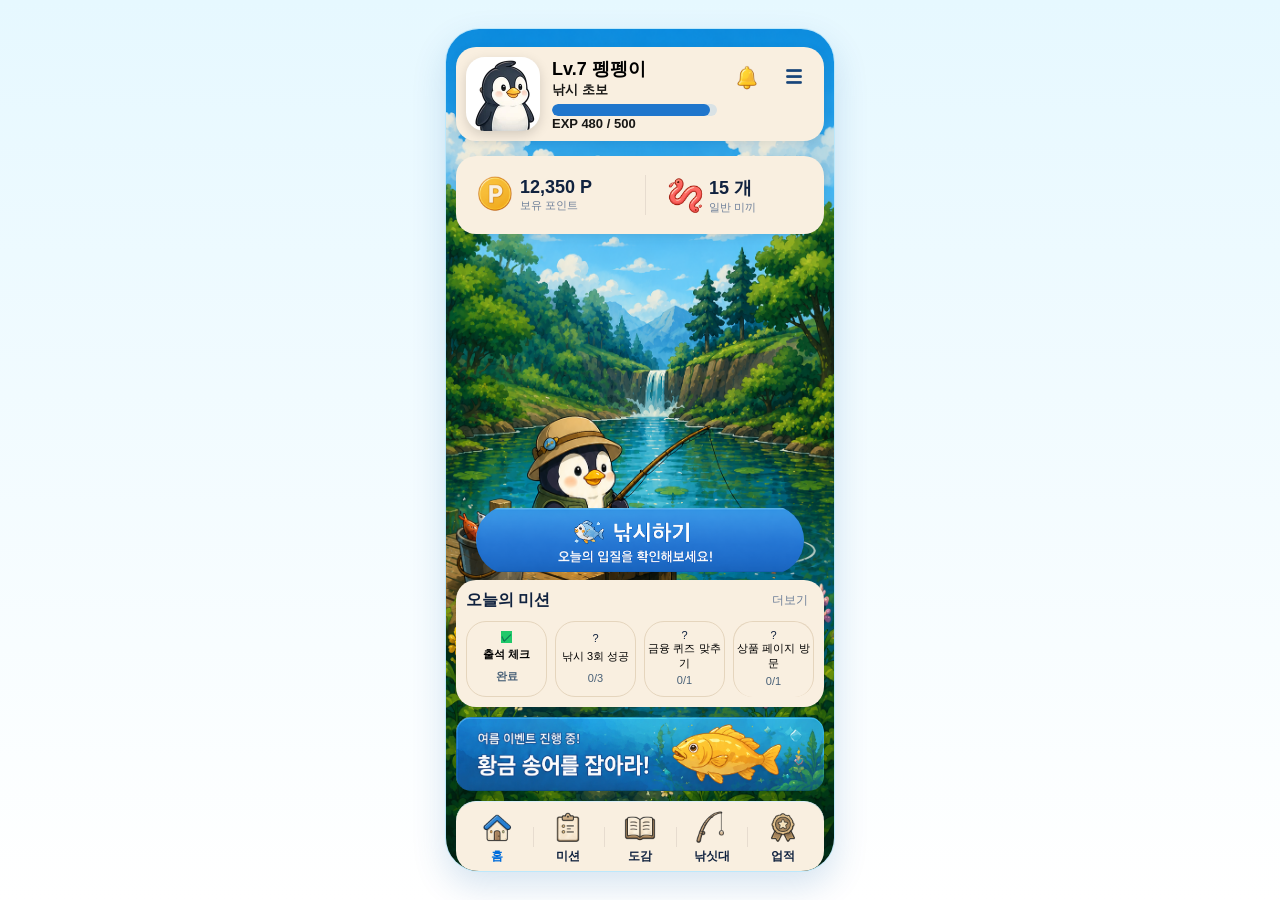
==== commit 83064d01: "Add files via upload" ====
--- a/index.html
+++ b/index.html
@@ -9,7 +9,7 @@
 <body>
   <main class="app-shell" aria-label="사이다 낚시왕">
     <section class="device">
-      <div class="screen is-active" data-screen="home">
+      <div class="screen map-emerald is-active" data-screen="home">
         <header class="home-hero">
           <div class="profile">
             <div class="penguin" aria-hidden="true"></div>
@@ -43,19 +43,19 @@
             <button type="button" data-go="mission">더보기</button>
           </div>
           <ul class="mission-list" id="homeMissionList">
-            <li data-home-mission="attendance"><span>?</span> 출석 체크 <em>0/1</em></li>
-            <li data-home-mission="fish3"><span>?</span> 낚시 3회 성공 <em>0/3</em></li>
-            <li data-home-mission="quiz"><span>?</span> 금융 퀴즈 맞추기 <em>0/1</em></li>
-            <li data-home-mission="product"><span>?</span> 상품 페이지 방문 <em>0/1</em></li>
+            <li data-home-mission="attendance" class="attendance"><span>?</span><span class="text">출석 체크</span><em>0/1</em></li>
+            <li data-home-mission="fish3" class="fish3"><span>?</span><span class="text">낚시 3회 성공</span><em>0/3</em></li>
+            <li data-home-mission="quiz" class="quiz"><span>?</span><span class="text">금융 퀴즈 맞추기</span><em>0/1</em></li>
+            <li data-home-mission="product" class="product"><span>?</span><span class="text">상품 페이지 방문</span><em>0/1</em></li>
           </ul>
         </section>
 
         <button type="button" class="fish-cta" data-go="fishing"></button>
 
-        <div class="quick-grid">
+        <!-- <div class="quick-grid">
           <button type="button" data-go="map">🌍 세계지도</button>
           <button type="button" data-go="shop">🎁 상점</button>
-        </div>
+        </div> -->
 
         <section class="event-banner" id="productBanner" role="button" tabindex="0" aria-label="상품 페이지 방문 미션"></section>
       </div>
--- a/css/style.css
+++ b/css/style.css
@@ -22,32 +22,44 @@
 button{font:inherit;border:0;background:none;color:inherit;cursor:pointer}
 .app-shell{min-height:100vh;display:grid;place-items:center;padding:24px}
 .device{position:relative;width:min(390px,100vw);height:min(844px,100vh);background:var(--bg);border:1px solid #bde8fb;border-radius:34px;box-shadow:var(--shadow);overflow:hidden}
-.screen{display:none;position:absolute;inset:0;padding:18px 14px 86px;overflow:auto;background:linear-gradient(180deg,#f8fdff 0%,#ecf8ff 100%)}
+.screen{display:none;position:absolute;inset:0;padding:18px 10px 86px;overflow:auto;background:linear-gradient(180deg,#f8fdff 0%,#ecf8ff 100%)}
 .screen.is-active{display:block}
+[data-screen="home"].map-mist {} /* 안개의 섬 */
+[data-screen="home"].map-moonlight {} /* 월광의 섬 */
+[data-screen="home"].map-emerald { background: url(../images/map/img_map_emerald.png) center / contain no-repeat; background-size: cover; } /* 에메랄드 호수 */
+[data-screen="home"].map-starlight {} /* 별빛 계곡 */
+[data-screen="home"].map-coral {} /* 산호 낙원 */
+[data-screen="home"].map-twilight {} /* 황혼의 바다 */
+[data-screen="home"].map-storm {} /* 폭풍의 해역 */
+[data-screen="home"].map-glacier {} /* 영원의 빙하 */
+[data-screen="home"].map-abyss {} /* 심연의 해구 */
+[data-screen="home"].map-primordial {} /* 태초의 심해 */
 h1,h2,p{margin:0}
-.card{background:var(--card);border:1px solid var(--line);border-radius:var(--radius-lg);padding:16px;box-shadow:0 8px 22px rgba(40,110,170,.08)}
-.home-hero{position:relative;display:flex;justify-content:space-between;gap:12px;background:linear-gradient(150deg,#0077e6,#00bdf5);border-radius:0 0 28px 28px;margin:-18px -14px 14px;padding:24px 18px 22px;color:white;box-shadow:0 10px 26px rgba(0,110,210,.25)}
-.profile{display:flex;gap:12px;align-items:center}
+.card{position: absolute; left: 0; bottom: 164px; width: calc(100% - 20px); margin: 0 10px; background: #F9EFE0; border-radius: 20px; padding:10px; box-shadow:0 8px 22px rgba(40,110,170,.08)}
+.home-hero{position:relative;display:flex;justify-content:space-between;gap:10px;background:#F9EFE0;box-shadow: 0px 3px 10px rgba(43, 56, 76, 0.10);border-radius:20px; padding:10px;color:white;}
+.profile{display:flex;width:100%;gap:12px;align-items:center}
 .penguin{width:74px;height:74px;border-radius:24px;background:radial-gradient(circle at 40% 30%,#fff,#dff7ff 55%,#1f3555 56%);display:grid;place-items:center;font-size:48px;box-shadow:var(--inner)}
-.profile-info{display:grid;gap:5px;min-width:170px}
-.profile-info strong{font-size:18px}.profile-info span,.profile-info small{font-size:12px;opacity:.9}
-.progress{height:12px;border-radius:99px;background:rgba(255,255,255,.28);overflow:hidden}
-.progress i{display:block;height:100%;border-radius:inherit;background:linear-gradient(90deg,#62f5ff,#37ffb2)}
+.profile-info{display:block;width:100%;}
+.profile-info strong{display:block;font-size:18px;color:#000;}.profile-info span,.profile-info small{display:block;font-size:13px;opacity:.9;color:#000;font-weight: 700;}
+.progress{height:12px;margin-top:5px;border-radius:99px;background:#D9E2E5;overflow:hidden}
+.progress i{display:block;height:100%;border-radius:inherit;background:#2076CC;}
 .header-actions{display:flex;gap:7px}.header-actions button{width:34px;height:34px;border-radius:12px;background:rgba(255,255,255,.18)}
-.wallet-grid{display:grid;grid-template-columns:1fr 1fr;gap:10px;margin-bottom:12px}
-.wallet-grid article{display:flex;align-items:center;background:white;border:1px solid var(--line);border-radius:18px;padding:14px;box-shadow:0 5px 15px rgba(0,80,150,.06)}
+.wallet-grid{display:grid;grid-template-columns:1fr 1fr;gap:10px;margin-bottom:12px;background:#F9EFE0;border-radius:20px;margin-top:15px;box-shadow: 0px 3px 10px rgba(43, 56, 76, 0.10);}
+.wallet-grid article{position: relative;display: flex; align-items: center; padding: 14px;}
+.wallet-grid article:after { content:''; display: block; position: absolute;top: 50%; left: 0; width: 1px; height: 40px; margin-top: -20px; background: #E7DCCF; }
+.wallet-grid article:first-child:after { display: none; }
 .wallet-grid span{font-size:28px}.coin{display:grid;place-items:center;width:32px;height:32px;background:var(--gold);color:white;border-radius:50%;font-weight:900}
-.wallet-grid strong{display:block}.wallet-grid small{color:var(--muted);font-size:11px}
+.wallet-grid strong{display:block}.wallet-grid small{color:var(--muted);font-size:11px;display:block;}
 .section-title{display:flex;justify-content:space-between;align-items:center;margin-bottom:10px}
-.section-title h2{font-size:17px}.section-title button{font-size:12px;color:var(--muted)}
-.mission-list{list-style:none;margin:0;padding:0;display:grid;gap:8px}
-.mission-list li{display:grid;grid-template-columns:24px 1fr auto;align-items:center;font-size:13px;padding:7px 0;border-bottom:1px solid #edf6fb}
-.mission-list li:last-child{border-bottom:0}.mission-list span{display:grid;place-items:center;width:20px;height:20px;border-radius:50%;background:#2d88ff;color:white;font-size:11px}.mission-list .ok{background:#20c96b}.mission-list em{font-style:normal;background:#f0f6fb;border:1px solid #d7e7f0;border-radius:99px;padding:3px 10px;font-size:11px;color:#496178}
-.fish-cta{width:100%;margin:12px 0;min-height:70px;background: url(../images/icon_fishing_button.webp) center / contain no-repeat;
-    background-size: 90% auto; display:grid;place-items:center;position:relative;overflow:hidden}
-.fish-cta:before{content:"";position:absolute;inset:auto -20px -30px;height:70px;background:rgba(255,255,255,.18);border-radius:50%}.fish-cta span{font-size:32px}.fish-cta strong{font-size:22px}.fish-cta small{opacity:.85}
+.section-title h2{font-size:16px}.section-title button{font-size:12px;color:var(--muted)}
+.mission-list{display: flex; flex-wrap: wrap; margin:0;padding:0;gap:8px}
+.mission-list li{display: flex; flex-wrap: wrap; justify-content: center; flex: 1; align-items:center;font-size:13px;padding:7px 0;border:1px solid #E5D5BD; border-radius: 20px; }
+.mission-list li:last-child{border-bottom:0}.mission-list span{ font-size:11px}.mission-list .ok{background:#20c96b}.mission-list em{display: block; font-style: normal;padding:3px 10px;font-size:11px;color:#496178}
+.mission-list span.text { display: block; width: 100%; background: none; color: #000; text-align: center; }
+.fish-cta{ position: absolute; left: 0; bottom: 296px; width: calc(100% - 60px); margin: 0 30px; min-height: 70px; background: url(../images/icon_fishing_button.webp) center / contain no-repeat; background-size: 100% auto; border-radius: 99px; overflow: hidden; }
+.fish-cta span{font-size:32px}.fish-cta strong{font-size:22px}.fish-cta small{opacity:.85}
 .quick-grid{display:grid;grid-template-columns:1fr 1fr;gap:10px;margin-bottom:12px}.quick-grid button{padding:16px;border-radius:18px;background:white;border:1px solid var(--line);box-shadow:0 6px 16px rgba(0,80,150,.06);font-weight:800}
-.event-banner{position:relative;background: url(../images/icon_fishing_banner.webp) no-repeat; background-size: 100% 100%; border-radius: 1px; padding:16px;min-height:74px;overflow:hidden}.event-banner strong,.event-banner span{display:block}.event-banner b{position:absolute;right:18px;bottom:3px;font-size:48px}
+.event-banner{position: absolute; background: url(../images/icon_fishing_banner.webp) no-repeat; background-size: 100% 100%; border-radius: 15px; min-height: 74px; overflow: hidden; bottom: 80px; width: calc(100% - 20px); left: 0; margin: 0 10px;}.event-banner strong,.event-banner span{display:block}.event-banner b{position:absolute;right:18px;bottom:3px;font-size:48px}
 .sub-header{display:flex;align-items:center;justify-content:space-between;margin-bottom:14px;height:38px}.sub-header button{width:36px;height:36px;border-radius:50%;background:white;box-shadow:0 4px 12px rgba(0,80,150,.1);font-size:24px}.sub-header strong{font-size:18px}.sub-header span{font-size:12px;color:#20466a}.floating{position:relative;z-index:5;color:white}.floating button{color:#123;background:rgba(255,255,255,.85)}
 .fishing-screen{background:linear-gradient(#36bfff 0%,#c8f5ff 42%,#0782bd 43%,#015f9e 100%);overflow:hidden}
 .sky{position:absolute;left:0;right:0;top:0;height:44%;background:radial-gradient(circle at 20% 20%,rgba(255,255,255,.9) 0 30px,transparent 31px),linear-gradient(#30b8ff,#b8edff)}
@@ -75,12 +87,14 @@
 .shop-list article{grid-template-columns:46px 1fr auto}.shop-list span{font-size:34px}.shop-list small{display:block;color:var(--muted);margin-top:3px}.shop-list b{color:#006ddb}
 .achievement-list article{grid-template-columns:48px 1fr auto}.achievement-list span{font-size:34px}.achievement-list small{display:block;color:var(--muted);margin-top:3px}.achievement-list b{background:#1fcf78;color:white;border-radius:99px;padding:6px 10px;font-size:12px}.achievement-list .disabled{opacity:.45}
 .ranking-list{list-style:none;margin:0;padding:0;display:grid;gap:10px}.ranking-list li{display:grid;grid-template-columns:36px 44px 1fr auto;align-items:center;gap:10px;background:white;border:1px solid var(--line);border-radius:18px;padding:13px;box-shadow:0 6px 16px rgba(0,80,150,.06)}.ranking-list li>span{font-size:32px}.ranking-list small{display:block;color:var(--muted)}.ranking-list em{font-style:normal;font-weight:900;color:#0d64c8}.ranking-list .my{background:linear-gradient(#1195ff,#0070df);color:white}.ranking-list .my small,.ranking-list .my em{color:white}
-.bottom-nav{position:absolute;left:0;right:0;bottom:0;height:74px;background:rgba(255,255,255,.94);border-top:1px solid var(--line);display:grid;grid-template-columns:repeat(5,1fr);padding:7px 7px calc(7px + env(safe-area-inset-bottom));z-index:20;backdrop-filter:blur(12px)}
-.bottom-nav button{display:grid;place-items:center;gap:2px;border-radius:14px;color:#63758d;font-size:19px}.bottom-nav span{font-size:10px;font-weight:800}.bottom-nav .active{color:#006ddb;background:#e8f5ff}
+.bottom-nav{position:absolute;left:0;right:0;bottom:0;background: #F9EFE0;box-shadow: 0px 3px 10px rgba(43, 56, 76, 0.10);border-top:1px solid var(--line);display:grid;grid-template-columns:repeat(5,1fr);padding:5px 5px calc(5px + env(safe-area-inset-bottom));z-index:20;border-radius: 20px;margin: 0 10px;}
+.bottom-nav button{position: relative;display:grid;place-items:center;}.bottom-nav span{font-size:12px;font-weight:600}.bottom-nav .active{color:#006ddb;}
 @media (max-width:430px){
   .app-shell{padding:0}
   .device{width:100vw;height:100vh;border-radius:0;border:0}
 }
+.bottom-nav button:after { content: ''; display: block; position: absolute; top: 50%; left: 0; width: 1px; height: 20px; margin-top: -10px; background: #E7DCCF;}
+.bottom-nav button:first-child:after { display: none; }
 .bottom-nav .img { width: 40px; }
 
 
@@ -4261,7 +4275,8 @@
 
 /* profile penguin image */
 .profile .penguin{
-  background:#fff url('../images/penguin-profile-148x148.webp') center/contain no-repeat;
+  background: #fff url('../images/penguin-profile-148x148.webp') center/contain no-repeat;
+  min-width: 74px;
   width:74px;
   height:74px;
   border-radius:25%;
@@ -4271,25 +4286,25 @@
 }
 
 .header-actions .icon_bell { 
-  background:#fff url('../images/icon_bell.webp') center/contain no-repeat;
+  background: url('../images/icon_bell.webp') center no-repeat;
   background-size: 90% auto;
   width:40px;
   height:40px;
 }
 .header-actions .icon_bell.on { 
-  background:#fff url('../images/icon_bell_on.webp') center/contain no-repeat;
+  background: url('../images/icon_bell_on.webp') center no-repeat;
   background-size: 90% auto;
 }
 
 .header-actions .icon_menu { 
-  background:#fff url('../images/icon_menu.webp') center/contain no-repeat;
+  background: url('../images/icon_menu.webp') center no-repeat;
   background-size: 130% auto;
   width:40px;
   height:40px;
 }
 
 .wallet-grid span.coin {
-  background:#fff url('../images/icon_worm.webp') center/contain no-repeat;
+  background: url('../images/icon_worm.webp') center no-repeat;
   background-size: 100% auto;
   width:50px;
   height:50px;
@@ -4297,7 +4312,7 @@
 .wallet-grid .coin-text .sub-text { font-size: 16px; }
 
 .wallet-grid span.resource {
-  background:#fff url('../images/icon_resource.webp') center/contain no-repeat;
+  background: url('../images/icon_resource.webp') center no-repeat;
   background-size: 90% auto;
   width:50px;
   height:50px;
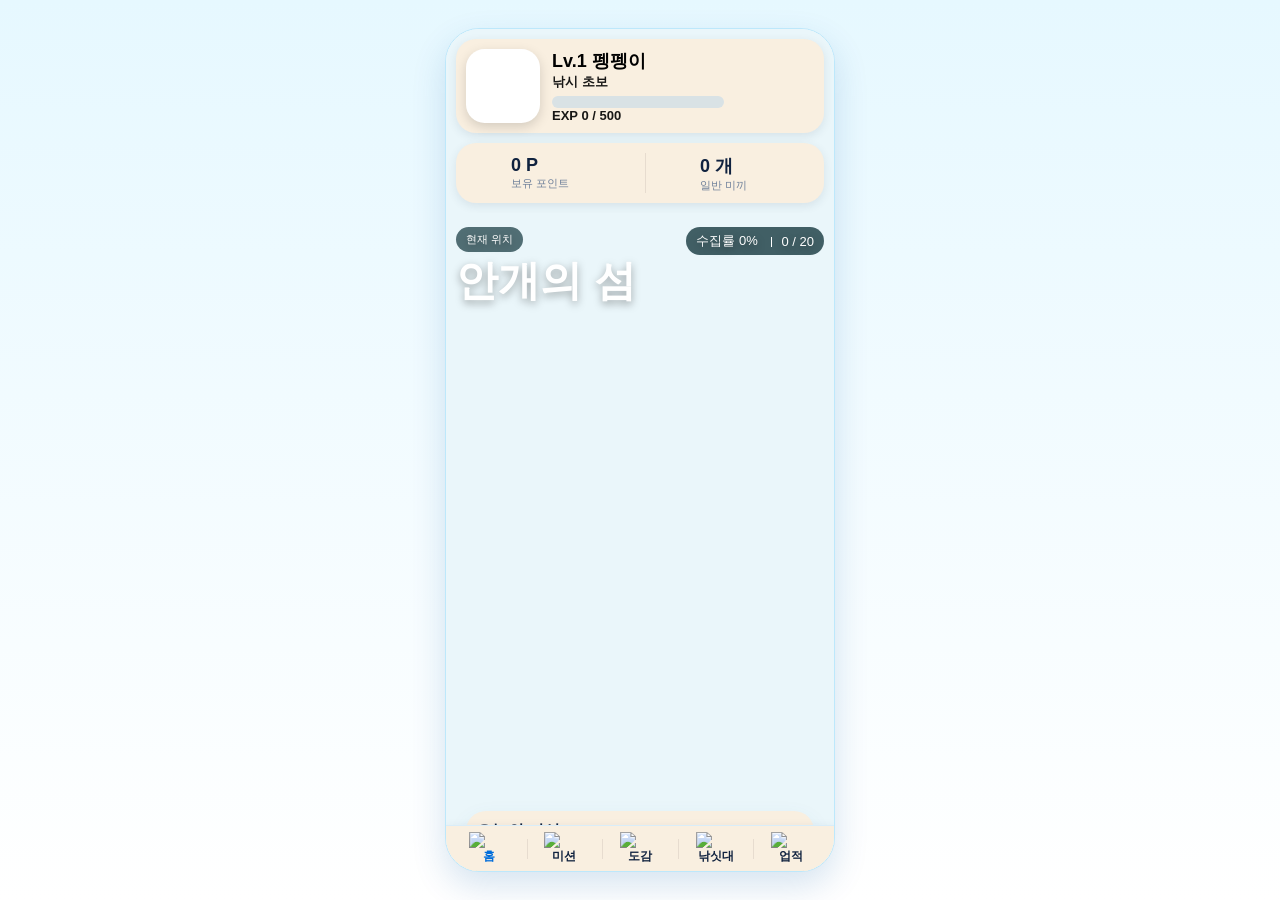
==== commit 22beb7a3: "Add files via upload" ====
--- a/index.html
+++ b/index.html
@@ -14,10 +14,10 @@
           <div class="profile">
             <div class="penguin" aria-hidden="true"></div>
             <div class="profile-info">
-              <strong id="homeLevel">Lv.12 펭펭이</strong>
+              <strong id="homeLevel">Lv.1 펭펭이</strong>
               <span>낚시 초보</span>
-              <div class="progress"><i style="width:75%"></i></div>
-              <small id="homeExpText">EXP 3,450 / 4,600</small>
+              <div class="progress"><i style="width:0%"></i></div>
+              <small id="homeExpText">EXP 0 / 500</small>
             </div>
           </div>
           <div class="header-actions">
@@ -29,12 +29,25 @@
         <section class="wallet-grid">
           <article>
             <span class="coin"></span>
-            <div class="coin-text"><strong id="homePoint" class="sub-text">12,350 P</strong><small>보유 포인트</small></div>
+            <div class="coin-text"><strong id="homePoint" class="sub-text">0 P</strong><small>보유 포인트</small></div>
           </article>
           <article>
             <span class="resource"></span>
-            <div class="resource-text"><strong id="homeBait"  class="sub-text">15 개</strong><small>일반 미끼</small></div>
+            <div class="resource-text"><strong id="homeBait"  class="sub-text">0 개</strong><small>일반 미끼</small></div>
           </article>
+        </section>
+
+        <section class="map-card map-emerald">
+          <div class="map-info">
+            <span class="map-badge">현재 위치</span>
+            <h2 class="map-title">에메랄드 호수</h2>
+            <div class="map-progress">
+              <span class="progress-text collection"><span>수집률</span> <strong>0%</strong></span>
+              <span class="progress-text"><strong>0 / 0</strong></span>
+            </div>
+          </div>
+
+          <button type="button" class="fish-cta" data-go="fishing"></button>
         </section>
 
         <section class="card mission-card">
@@ -43,15 +56,12 @@
             <button type="button" data-go="mission">더보기</button>
           </div>
           <ul class="mission-list" id="homeMissionList">
-            <li data-home-mission="attendance" class="attendance"><span>?</span><span class="text">출석 체크</span><em>0/1</em></li>
-            <li data-home-mission="fish3" class="fish3"><span>?</span><span class="text">낚시 3회 성공</span><em>0/3</em></li>
-            <li data-home-mission="quiz" class="quiz"><span>?</span><span class="text">금융 퀴즈 맞추기</span><em>0/1</em></li>
-            <li data-home-mission="product" class="product"><span>?</span><span class="text">상품 페이지 방문</span><em>0/1</em></li>
+            <li data-home-mission="attendance" class="attendance"><span class="icon"></span><span class="text">출석 체크</span><em>0/1</em></li>
+            <li data-home-mission="fish3" class="fish3"><span class="icon"></span><span class="text">낚시 3회 성공</span><em>0/3</em></li>
+            <li data-home-mission="quiz" class="quiz"><span class="icon"></span><span class="text">금융 퀴즈 맞추기</span><em>0/1</em></li>
+            <li data-home-mission="product" class="product"><span class="icon"></span><span class="text">상품 페이지 방문</span><em>0/1</em></li>
           </ul>
         </section>
-
-        <button type="button" class="fish-cta" data-go="fishing"></button>
-
         <!-- <div class="quick-grid">
           <button type="button" data-go="map">🌍 세계지도</button>
           <button type="button" data-go="shop">🎁 상점</button>
@@ -78,7 +88,7 @@
         </div>
 
         <div class="fishing-stage">
-          <div class="penguin-fishing" id="penguinFishing">🐧</div>
+          <div class="penguin-fishing" id="penguinFishing"></div>
           <div class="rod-stick" id="rodStick"></div>
           <div class="fishing-line" id="fishingLine"></div>
           <div class="bobber" id="bobber"></div>
@@ -86,9 +96,13 @@
 
         <div class="fishing-panel">
           <p id="fishStatus">입질 타이밍을 맞춰보세요!</p>
-          <div class="gauge">
-            <i class="bad"></i><i class="good"></i><i class="best"></i><i class="good"></i><i class="bad"></i>
-            <b id="gaugePointer"></b>
+          <div class="gauge" aria-label="낚시 성공 판정 게이지">
+            <i class="bad" aria-hidden="true"></i>
+            <i class="good" aria-hidden="true"></i>
+            <i class="best" aria-hidden="true"></i>
+            <i class="good" aria-hidden="true"></i>
+            <i class="bad" aria-hidden="true"></i>
+            <b id="gaugePointer" aria-hidden="true"></b>
           </div>
           <button type="button" class="round-action" id="catchBtn">입질!</button>
         </div>
@@ -268,14 +282,12 @@
           <strong>랭킹</strong>
           <span></span>
         </header>
-        <div class="tabs wrap"><button class="active">주간 랭킹</button><button>전체 랭킹</button><button>내 순위</button></div>
-        <ol class="ranking-list">
-          <li><b>🥇</b><span>🐧</span><div><strong>펭귄왕</strong><small>Lv.35</small></div><em>98,450P</em></li>
-          <li><b>🥈</b><span>🐧</span><div><strong>낚시고수</strong><small>Lv.32</small></div><em>92,100P</em></li>
-          <li><b>🥉</b><span>🐧</span><div><strong>황금송어</strong><small>Lv.30</small></div><em>85,320P</em></li>
-          <li><b>4</b><span>🐧</span><div><strong>시원한바다</strong><small>Lv.28</small></div><em>71,550P</em></li>
-          <li class="my"><b>147</b><span>🐧</span><div><strong>펭펭이</strong><small>Lv.12</small></div><em>12,350P</em></li>
-        </ol>
+        <div class="tabs wrap ranking-tabs" id="rankingTabs">
+          <button type="button" class="active" data-ranking-tab="weekly">주간 랭킹</button>
+          <button type="button" data-ranking-tab="total">전체 랭킹</button>
+          <button type="button" data-ranking-tab="mine">내 순위</button>
+        </div>
+        <ol class="ranking-list" id="rankingList"></ol>
       </div>
 
 
--- a/css/style.css
+++ b/css/style.css
@@ -22,20 +22,36 @@
 button{font:inherit;border:0;background:none;color:inherit;cursor:pointer}
 .app-shell{min-height:100vh;display:grid;place-items:center;padding:24px}
 .device{position:relative;width:min(390px,100vw);height:min(844px,100vh);background:var(--bg);border:1px solid #bde8fb;border-radius:34px;box-shadow:var(--shadow);overflow:hidden}
-.screen{display:none;position:absolute;inset:0;padding:18px 10px 86px;overflow:auto;background:linear-gradient(180deg,#f8fdff 0%,#ecf8ff 100%)}
+.screen{display:none;position:absolute;inset:0;padding:10px 10px 80px;overflow:auto;}
 .screen.is-active{display:block}
-[data-screen="home"].map-mist {} /* 안개의 섬 */
-[data-screen="home"].map-moonlight {} /* 월광의 섬 */
-[data-screen="home"].map-emerald { background: url(../images/map/img_map_emerald.png) center / contain no-repeat; background-size: cover; } /* 에메랄드 호수 */
-[data-screen="home"].map-starlight {} /* 별빛 계곡 */
-[data-screen="home"].map-coral {} /* 산호 낙원 */
-[data-screen="home"].map-twilight {} /* 황혼의 바다 */
-[data-screen="home"].map-storm {} /* 폭풍의 해역 */
-[data-screen="home"].map-glacier {} /* 영원의 빙하 */
-[data-screen="home"].map-abyss {} /* 심연의 해구 */
-[data-screen="home"].map-primordial {} /* 태초의 심해 */
+/* 홈 화면 맵 배경: .screen의 absolute/scroll 구조를 유지해야 스크롤이 정상 동작합니다. */
+.screen[data-screen="home"]{
+  position:absolute;
+  inset:0;
+  min-height:0;
+  overflow-y:auto;
+  overflow-x:hidden;
+  -webkit-overflow-scrolling:touch;
+  background-color:#eaf6fa;
+  background-repeat:no-repeat;
+  background-position:center top;
+  background-size:100% auto;
+  background-attachment:local;
+}
+.screen[data-screen="home"]::before{content:none!important;}
+.screen[data-screen="home"] > *{position:relative;z-index:1;}
+.screen[data-screen="home"] .map-mist{background-image:url("../images/map/img_map_mist.webp");} /* 안개의 섬 */
+.screen[data-screen="home"] .map-moonlight{background-image:url("../images/map/img_map_moonlight.webp");} /* 월광의 섬 */
+.screen[data-screen="home"] .map-starlight{background-image:url("../images/map/img_map_starlight.webp");} /* 별빛 계곡 */
+.screen[data-screen="home"] .map-emerald{background-image:url("../images/map/img_map_emerald.webp");} /* 에메랄드 호수 */
+.screen[data-screen="home"] .map-coral{background-image:url("../images/map/img_map_coral.webp");} /* 산호 낙원 */
+.screen[data-screen="home"] .map-twilight{background-image:url("../images/map/img_map_twilight.webp");} /* 황혼의 바다 */
+.screen[data-screen="home"] .map-storm{background-image:url("../images/map/img_map_storm.webp");} /* 폭풍의 해역 */
+.screen[data-screen="home"] .map-glacier{background-image:url("../images/map/img_map_glacier.webp");} /* 영원의 빙하 */
+.screen[data-screen="home"] .map-abyss{background-image:url("../images/map/img_map_abyss.webp");} /* 심연의 해구 */
+.screen[data-screen="home"] .map-primordial{background-image:url("../images/map/img_map_primordial.webp");} /* 태초의 심해 */
 h1,h2,p{margin:0}
-.card{position: absolute; left: 0; bottom: 164px; width: calc(100% - 20px); margin: 0 10px; background: #F9EFE0; border-radius: 20px; padding:10px; box-shadow:0 8px 22px rgba(40,110,170,.08)}
+.card{ width: calc(100% - 20px); margin: 0 10px; background: #F9EFE0; border-radius: 20px; padding:10px; box-shadow:0 8px 22px rgba(40,110,170,.08)}
 .home-hero{position:relative;display:flex;justify-content:space-between;gap:10px;background:#F9EFE0;box-shadow: 0px 3px 10px rgba(43, 56, 76, 0.10);border-radius:20px; padding:10px;color:white;}
 .profile{display:flex;width:100%;gap:12px;align-items:center}
 .penguin{width:74px;height:74px;border-radius:24px;background:radial-gradient(circle at 40% 30%,#fff,#dff7ff 55%,#1f3555 56%);display:grid;place-items:center;font-size:48px;box-shadow:var(--inner)}
@@ -43,9 +59,9 @@
 .profile-info strong{display:block;font-size:18px;color:#000;}.profile-info span,.profile-info small{display:block;font-size:13px;opacity:.9;color:#000;font-weight: 700;}
 .progress{height:12px;margin-top:5px;border-radius:99px;background:#D9E2E5;overflow:hidden}
 .progress i{display:block;height:100%;border-radius:inherit;background:#2076CC;}
-.header-actions{display:flex;gap:7px}.header-actions button{width:34px;height:34px;border-radius:12px;background:rgba(255,255,255,.18)}
-.wallet-grid{display:grid;grid-template-columns:1fr 1fr;gap:10px;margin-bottom:12px;background:#F9EFE0;border-radius:20px;margin-top:15px;box-shadow: 0px 3px 10px rgba(43, 56, 76, 0.10);}
-.wallet-grid article{position: relative;display: flex; align-items: center; padding: 14px;}
+.header-actions{display:flex;}.header-actions button{width:34px;height:34px;border-radius:12px;background:rgba(255,255,255,.18)}
+.wallet-grid{display:grid;grid-template-columns:1fr 1fr;gap:10px; background:#F9EFE0;border-radius:20px;margin-top:10px;box-shadow: 0px 3px 10px rgba(43, 56, 76, 0.10);}
+.wallet-grid article{position: relative;display: flex; align-items: center; padding: 5px;}
 .wallet-grid article:after { content:''; display: block; position: absolute;top: 50%; left: 0; width: 1px; height: 40px; margin-top: -20px; background: #E7DCCF; }
 .wallet-grid article:first-child:after { display: none; }
 .wallet-grid span{font-size:28px}.coin{display:grid;place-items:center;width:32px;height:32px;background:var(--gold);color:white;border-radius:50%;font-weight:900}
@@ -54,13 +70,13 @@
 .section-title h2{font-size:16px}.section-title button{font-size:12px;color:var(--muted)}
 .mission-list{display: flex; flex-wrap: wrap; margin:0;padding:0;gap:8px}
 .mission-list li{display: flex; flex-wrap: wrap; justify-content: center; flex: 1; align-items:center;font-size:13px;padding:7px 0;border:1px solid #E5D5BD; border-radius: 20px; }
-.mission-list li:last-child{border-bottom:0}.mission-list span{ font-size:11px}.mission-list .ok{background:#20c96b}.mission-list em{display: block; font-style: normal;padding:3px 10px;font-size:11px;color:#496178}
+.mission-list li:last-child{border-bottom:0}.mission-list span{ font-size:11px}.mission-list em{display: block; font-style: normal;padding:3px 10px;font-size:11px;color:#496178}
 .mission-list span.text { display: block; width: 100%; background: none; color: #000; text-align: center; }
-.fish-cta{ position: absolute; left: 0; bottom: 296px; width: calc(100% - 60px); margin: 0 30px; min-height: 70px; background: url(../images/icon_fishing_button.webp) center / contain no-repeat; background-size: 100% auto; border-radius: 99px; overflow: hidden; }
+.fish-cta{ width: calc(100% - 60px); margin: 0 30px; min-height: 70px; background: url(../images/icon_fishing_button.webp) center / contain no-repeat; background-size: 100% auto; border-radius: 99px; overflow: hidden; }
 .fish-cta span{font-size:32px}.fish-cta strong{font-size:22px}.fish-cta small{opacity:.85}
 .quick-grid{display:grid;grid-template-columns:1fr 1fr;gap:10px;margin-bottom:12px}.quick-grid button{padding:16px;border-radius:18px;background:white;border:1px solid var(--line);box-shadow:0 6px 16px rgba(0,80,150,.06);font-weight:800}
-.event-banner{position: absolute; background: url(../images/icon_fishing_banner.webp) no-repeat; background-size: 100% 100%; border-radius: 15px; min-height: 74px; overflow: hidden; bottom: 80px; width: calc(100% - 20px); left: 0; margin: 0 10px;}.event-banner strong,.event-banner span{display:block}.event-banner b{position:absolute;right:18px;bottom:3px;font-size:48px}
-.sub-header{display:flex;align-items:center;justify-content:space-between;margin-bottom:14px;height:38px}.sub-header button{width:36px;height:36px;border-radius:50%;background:white;box-shadow:0 4px 12px rgba(0,80,150,.1);font-size:24px}.sub-header strong{font-size:18px}.sub-header span{font-size:12px;color:#20466a}.floating{position:relative;z-index:5;color:white}.floating button{color:#123;background:rgba(255,255,255,.85)}
+.event-banner{ background: url(../images/icon_fishing_banner.webp) no-repeat center; background-size: 100% auto; border-radius: 15px; min-height: 65px; overflow: hidden; width: calc(100% - 20px); margin: 10px 10px 0;}.event-banner strong,.event-banner span{display:block}.event-banner b{position:absolute;right:18px;bottom:3px;font-size:48px}
+.sub-header{display:flex;align-items:center;justify-content:space-between;margin-bottom:14px;height:38px}.sub-header button{width:36px;height:36px;border-radius:50%;background:white;box-shadow:0 4px 12px rgba(0,80,150,.1);font-size:24px}.sub-header strong{font-size:18px}.sub-header span{font-size: 12px;color: #000;font-weight: 600;background: #F9EFE0;box-shadow: 0px 3px 10px rgba(43, 56, 76, 0.10);border-radius: 20px;padding: 7px 14px;}.floating{position:relative;z-index:5;color:white}.floating button{font-size: 16px;color:#123;background:rgba(255,255,255,.85)}
 .fishing-screen{background:linear-gradient(#36bfff 0%,#c8f5ff 42%,#0782bd 43%,#015f9e 100%);overflow:hidden}
 .sky{position:absolute;left:0;right:0;top:0;height:44%;background:radial-gradient(circle at 20% 20%,rgba(255,255,255,.9) 0 30px,transparent 31px),linear-gradient(#30b8ff,#b8edff)}
 .lake-scene{position:absolute;inset:70px 0 170px;overflow:hidden}.mountains{position:absolute;left:-30px;right:-30px;bottom:180px;height:180px;background:linear-gradient(135deg,transparent 35%,#72b27c 36% 52%,transparent 53%),linear-gradient(45deg,transparent 35%,#9cd9f5 36% 54%,transparent 55%);opacity:.85}.dock{position:absolute;left:0;bottom:120px;width:170px;height:38px;background:#9a6a32;border-radius:0 14px 14px 0}.penguin-fishing{position:absolute;left:70px;bottom:135px;font-size:86px;filter:drop-shadow(0 8px 12px rgba(0,0,0,.25))}.rod-line{position:absolute;left:155px;bottom:218px;width:145px;height:2px;background:#4b2d19;transform:rotate(-32deg);transform-origin:left center}.bobber{position:absolute;left:270px;bottom:118px;width:18px;height:26px;border-radius:99px;background:linear-gradient(#ff3858 0 45%,#fff 46%);animation:float 1.2s infinite ease-in-out}.water{position:absolute;left:-20px;right:-20px;bottom:0;height:170px;background:repeating-radial-gradient(ellipse at 20% 0%,rgba(255,255,255,.18) 0 2px,transparent 3px 42px),linear-gradient(#16a5d9,#00649f)}
@@ -70,11 +86,11 @@
 @keyframes gaugeMove{from{left:5%}to{left:93%}}
 .round-action{width:104px;height:104px;border-radius:50%;background:linear-gradient(#37a8ff,#086bda);border:6px solid rgba(255,255,255,.45);color:white;font-size:24px;font-weight:900;box-shadow:0 8px 20px rgba(0,0,0,.25)}
 .result-screen{display:none;background:radial-gradient(circle at 50% 20%,#1977df,#03245d 70%);color:white}.result-screen.is-active{display:grid;place-items:center}
-.result-card{width:100%;text-align:center}.result-card h1{background:linear-gradient(#39a9ff,#006fe4);display:inline-block;padding:12px 34px;border-radius:12px;font-size:22px}.fish-illust{font-size:96px;margin:28px auto 6px;filter:drop-shadow(0 12px 20px rgba(0,0,0,.3))}.badge{display:inline-grid;place-items:center;border-radius:99px;color:white;font-weight:900;font-size:12px;padding:5px 10px}.rare{background:var(--rare)}.hero{background:var(--hero)}.grade{display:inline-block;background:var(--rare);padding:4px 12px;border-radius:99px}.reward-list{list-style:none;margin:22px 0;padding:16px;background:white;color:var(--ink);border-radius:22px;text-align:left}.reward-list li{display:flex;justify-content:space-between;padding:13px 8px;border-bottom:1px solid #edf2f7}.reward-list li:last-child{border:0}.reward-list span{color:var(--muted)}
+.result-card{width:100%;text-align:center}.result-card h1{background:linear-gradient(#39a9ff,#006fe4);display:inline-block;padding:12px 34px;border-radius:12px;font-size:22px}.fish-illust{font-size:72px;line-height:1.4;white-space:nowrap;overflow:hidden;text-align:center;margin:28px auto 6px;filter:drop-shadow(0 12px 20px rgba(0,0,0,.3))}.badge{display:inline-grid;place-items:center;border-radius:99px;color:white;font-weight:900;font-size:12px;padding:5px 10px}.rare{background:var(--rare)}.hero{background:var(--hero)}.grade{display:inline-block;background:var(--rare);padding:4px 12px;border-radius:99px}.reward-list{list-style:none;margin:22px 0;padding:16px;background:white;color:var(--ink);border-radius:22px;text-align:left}.reward-list li{display:flex;justify-content:space-between;padding:13px 8px;border-bottom:1px solid #edf2f7}.reward-list li:last-child{border:0}.reward-list span{color:var(--muted)}
 .button-row{display:grid;grid-template-columns:1fr 1fr;gap:12px}.button-row button,.bottom-primary{height:56px;border-radius:16px;color:white;font-weight:900}.primary,.bottom-primary{background:linear-gradient(#2aa8ff,#006de0)}.secondary{background:linear-gradient(#ffc93d,#ff9300)}
-.map-screen{background:linear-gradient(#0789e8,#20bff2 55%,#0b8ad5)}.world-map{position:relative;height:720px;background:radial-gradient(circle at 80% 14%,#1b8ab7 0 48px,transparent 49px),radial-gradient(circle at 22% 72%,#39c47f 0 58px,transparent 59px),radial-gradient(circle at 63% 58%,#f6d35a 0 44px,transparent 45px);border-radius:26px;overflow:hidden;border:1px solid rgba(255,255,255,.4)}
+.map-screen{background:linear-gradient(#0789e8,#20bff2 55%,#0b8ad5)}.world-map{position:relative;height:720px;}
 .spot{position:absolute;min-width:130px;padding:10px 12px;border-radius:99px;background:rgba(7,55,95,.75);color:white;font-size:18px;box-shadow:0 8px 18px rgba(0,0,0,.22)}.spot span{display:block;font-size:12px;font-weight:900}.locked{filter:saturate(.6);opacity:.9}.s1{left:105px;top:40px}.s2{left:45px;top:150px}.s3{right:20px;top:130px}.s4{right:35px;top:260px}.s5{left:60px;top:330px}.s6{right:42px;top:420px}.s7{right:20px;bottom:115px;background:#0874df}.s8{left:28px;bottom:60px}
-.region-visual{height:210px;border-radius:24px;margin-bottom:12px;background:linear-gradient(rgba(255,255,255,.15),rgba(255,255,255,.1)),radial-gradient(circle at 50% 80%,#00a7d7 0 90px,transparent 91px),linear-gradient(145deg,#80d6ff,#c7f4ff 42%,#4ab979 43% 62%,#1688c4 63%);box-shadow:var(--shadow)}
+.region-visual{height:210px;border-radius:24px;margin-bottom:12px;}
 .region-summary{display:grid;grid-template-columns:120px 1fr;align-items:center;gap:15px;margin-bottom:12px}.region-summary small{display:block;color:var(--muted);margin:7px 0 3px}.region-summary strong{font-size:20px}
 .donut{width:108px;height:108px;border-radius:50%;background:conic-gradient(var(--primary) calc(var(--value)*1%),#e7f2f9 0);display:grid;place-items:center;position:relative}.donut:before{content:"";position:absolute;inset:14px;background:white;border-radius:50%}.donut b,.donut span{position:relative}.donut b{font-size:27px}.donut span{font-size:11px;color:var(--muted);grid-row:1;margin-top:42px}.legend-fish div{display:flex;gap:12px;align-items:center}.legend-fish span{display:grid;place-items:center;width:58px;height:58px;border-radius:16px;background:#eef5fa;font-size:28px}.legend-fish small{display:block;color:var(--muted)}
 .bottom-primary{position:absolute;left:14px;right:14px;bottom:84px;width:auto}.bottom-primary small{margin-left:8px}
@@ -87,7 +103,7 @@
 .shop-list article{grid-template-columns:46px 1fr auto}.shop-list span{font-size:34px}.shop-list small{display:block;color:var(--muted);margin-top:3px}.shop-list b{color:#006ddb}
 .achievement-list article{grid-template-columns:48px 1fr auto}.achievement-list span{font-size:34px}.achievement-list small{display:block;color:var(--muted);margin-top:3px}.achievement-list b{background:#1fcf78;color:white;border-radius:99px;padding:6px 10px;font-size:12px}.achievement-list .disabled{opacity:.45}
 .ranking-list{list-style:none;margin:0;padding:0;display:grid;gap:10px}.ranking-list li{display:grid;grid-template-columns:36px 44px 1fr auto;align-items:center;gap:10px;background:white;border:1px solid var(--line);border-radius:18px;padding:13px;box-shadow:0 6px 16px rgba(0,80,150,.06)}.ranking-list li>span{font-size:32px}.ranking-list small{display:block;color:var(--muted)}.ranking-list em{font-style:normal;font-weight:900;color:#0d64c8}.ranking-list .my{background:linear-gradient(#1195ff,#0070df);color:white}.ranking-list .my small,.ranking-list .my em{color:white}
-.bottom-nav{position:absolute;left:0;right:0;bottom:0;background: #F9EFE0;box-shadow: 0px 3px 10px rgba(43, 56, 76, 0.10);border-top:1px solid var(--line);display:grid;grid-template-columns:repeat(5,1fr);padding:5px 5px calc(5px + env(safe-area-inset-bottom));z-index:20;border-radius: 20px;margin: 0 10px;}
+.bottom-nav{position:absolute;left:0;right:0;bottom:0;background: #F9EFE0;box-shadow: 0px 3px 10px rgba(43, 56, 76, 0.10);border-top:1px solid var(--line);display:grid;grid-template-columns:repeat(5,1fr);padding:5px 5px calc(5px + env(safe-area-inset-bottom));z-index:20; }
 .bottom-nav button{position: relative;display:grid;place-items:center;}.bottom-nav span{font-size:12px;font-weight:600}.bottom-nav .active{color:#006ddb;}
 @media (max-width:430px){
   .app-shell{padding:0}
@@ -122,7 +138,11 @@
 .result-card.is-fail .grade{background:#6d7f99}
 
 .mission-list li.is-complete{color:#0d7452;font-weight:800}
-.mission-list li span.ok{background:#20c96b}
+.mission-list li span.icon { width: 25px;height: 25px;}
+.mission-list li.attendance span.icon{background: url(../images/icon-attendance.webp) no-repeat center; background-size: 100% auto;}
+.mission-list li.fish3 span.icon{background: url(../images/icon-fishing.webp) no-repeat center; background-size: 100% auto;}
+.mission-list li.quiz span.icon{background: url(../images/icon-quiz.webp) no-repeat center; background-size: 100% auto;}
+.mission-list li.product span.icon{background: url(../images/icon-product.webp) no-repeat center; background-size: 100% auto;}
 .task-count{display:block;color:var(--muted);font-size:11px;margin-top:4px}
 .task-list article.is-ready{outline:2px solid #20c96b;background:#f0fff8}
 .task-list article.is-ready button{background:linear-gradient(#20d982,#0bb768)}
@@ -989,23 +1009,24 @@
 
 .penguin-fishing{
   position:absolute;
-  left:110px;
+  left:0;
   bottom:0;
   z-index:3;
-  font-size:82px;
-  filter:drop-shadow(0 10px 12px rgba(0,35,80,.28));
   transform-origin:50% 85%;
+  background:url("../images/img-pengguin2.webp"); background-size: 100% auto;
+  width: 150px;
+  height: 150px;
 }
 
 .rod-stick{
   position:absolute;
-  left:205px;
-  bottom:74px;
-  width:134px;
+  left:50px;
+  bottom:35px;
+  width:250px;
   height:4px;
   border-radius:999px;
   background:#5a321f;
-  transform:rotate(-31deg);
+  transform:rotate(-39deg);
   transform-origin:left center;
   z-index:4;
   box-shadow:0 1px 0 rgba(255,255,255,.25);
@@ -1013,20 +1034,20 @@
 
 .fishing-line{
   position:absolute;
-  left:326px;
-  bottom:142px;
+  left:242px;
+  bottom:95px;
   width:2px;
   height:98px;
   background:rgba(255,255,255,.82);
-  transform:rotate(20deg);
+  transform:rotate(-50deg);
   transform-origin:top center;
   z-index:2;
 }
 
 .bobber{
   position:absolute;
-  left:348px;
-  bottom:42px;
+  left:312px;
+  bottom:114px;
   width:18px;
   height:26px;
   border-radius:999px;
@@ -1082,19 +1103,19 @@
 @keyframes rodCast{
   0%{transform:rotate(-75deg) scaleX(.82)}
   55%{transform:rotate(-20deg) scaleX(1.08)}
-  100%{transform:rotate(-31deg) scaleX(1)}
+  100%{transform:rotate(-39deg) scaleX(1)}
 }
 
 @keyframes lineCast{
-  0%{height:16px;transform:rotate(-80deg);opacity:0}
-  60%{height:122px;transform:rotate(35deg);opacity:1}
-  100%{height:98px;transform:rotate(20deg);opacity:1}
+  0%{left:140px;bottom:85px;height:98px;transform:rotate(-50deg);opacity:0}
+  60%{left:310px;bottom:50px;height:160px;transform:rotate(-50deg);opacity:1}
+  100%{left:242px;bottom:95px;height:98px;transform:rotate(-50deg);opacity:1}
 }
 
 @keyframes bobberCast{
   0%{left:238px;bottom:148px;opacity:0;transform:scale(.5)}
   60%{left:372px;bottom:72px;opacity:1;transform:scale(1.1)}
-  100%{left:348px;bottom:42px;opacity:1;transform:scale(1)}
+  100%{left:312px;bottom:114px;opacity:1;transform:scale(1)}
 }
 
 /* 기존 깨지는 산/도형 요소 숨김 */
@@ -1165,15 +1186,6 @@
   background:rgba(0,50,95,.22);
 }
 
-/* 펭귄은 바위 위에 앉아 낚시대를 들고 있는 위치 */
-.penguin-fishing{
-  left:76px!important;
-  bottom:42px!important;
-  z-index:5;
-  font-size:76px!important;
-  transform-origin:56% 82%;
-}
-
 /* 손잡이: 펭귄 손 근처에 고정 */
 .rod-handle{
   position:absolute;
@@ -1189,56 +1201,6 @@
   box-shadow:0 2px 4px rgba(0,0,0,.25);
 }
 
-/* 낚싯대: 손잡이에서 찌 방향으로 이어짐 */
-.rod-stick{
-  left:172px!important;
-  bottom:125px!important;
-  width:215px!important;
-  height:5px!important;
-  border-radius:999px;
-  background:linear-gradient(90deg,#7a4227 0%,#4b2b1b 58%,#24150f 100%)!important;
-  transform:rotate(-28deg)!important;
-  transform-origin:left center!important;
-  z-index:6!important;
-}
-.rod-stick::after{
-  content:"";
-  position:absolute;
-  right:-4px;
-  top:50%;
-  width:10px;
-  height:10px;
-  border-radius:50%;
-  transform:translateY(-50%);
-  background:#d8eefc;
-  box-shadow:0 0 0 2px rgba(0,0,0,.18);
-}
-
-/* 낚싯줄: 낚싯대 끝에서 물 위 찌까지 자연스럽게 연결 */
-.fishing-line{
-  left:363px!important;
-  bottom:184px!important;
-  width:112px!important;
-  height:126px!important;
-  background:none!important;
-  border-right:2px solid rgba(255,255,255,.82);
-  border-bottom:2px solid rgba(255,255,255,.55);
-  border-radius:0 0 76px 0;
-  transform:rotate(12deg)!important;
-  transform-origin:top left!important;
-  z-index:3!important;
-  opacity:.92;
-}
-
-/* 찌는 물 영역 중앙 오른쪽에 위치 */
-.bobber{
-  left:430px!important;
-  bottom:32px!important;
-  width:20px!important;
-  height:30px!important;
-  z-index:7!important;
-  animation:bobberWater 1.18s ease-in-out infinite!important;
-}
 .bobber-ripple{
   position:absolute;
   left:440px;
@@ -1268,26 +1230,6 @@
   100%{opacity:0;transform:translate(-50%,50%) scale(1.8)}
 }
 
-/* 캐스팅 애니메이션: 손-낚싯대-줄-찌가 함께 움직이도록 재정의 */
-.fishing-screen.is-casting .penguin-fishing{
-  animation:penguinCastFixed 1.05s ease-out;
-}
-.fishing-screen.is-casting .rod-handle{
-  animation:rodHandleCastFixed 1.05s ease-out;
-}
-.fishing-screen.is-casting .rod-stick{
-  animation:rodCastFixed 1.05s ease-out;
-}
-.fishing-screen.is-casting .fishing-line{
-  animation:lineCastFixed 1.05s ease-out;
-}
-.fishing-screen.is-casting .bobber{
-  animation:bobberCastFixed 1.05s ease-out,bobberWater 1.18s ease-in-out 1.05s infinite!important;
-}
-.fishing-screen.is-casting .bobber-ripple{
-  animation:rippleAppearFixed 1.05s ease-out,ripplePulse 1.45s ease-out 1.05s infinite;
-}
-
 @keyframes penguinCastFixed{
   0%{transform:rotate(0) translateY(0)}
   32%{transform:rotate(-7deg) translateY(-5px)}
@@ -1318,34 +1260,6 @@
   0%,70%{opacity:0;transform:translate(-50%,50%) scale(.2)}
   100%{opacity:.75;transform:translate(-50%,50%) scale(.72)}
 }
-
-/* 패널과 하단 GNB가 물 위를 과도하게 가리지 않도록 살짝 낮춤 */
-.fishing-panel{
-  left:20px!important;
-  right:20px!important;
-  bottom:76px!important;
-  border-radius:26px 26px 0 0;
-}
-
-/* 작은 화면 대응 */
-@media (max-width:430px){
-  .penguin-fishing{left:70px!important}
-  .shore-rock{width:225px}
-  .rod-handle{left:144px}
-  .rod-stick{left:164px!important;width:198px!important}
-  .fishing-line{left:336px!important;width:96px!important}
-  .bobber{left:392px!important}
-  .bobber-ripple{left:402px}
-}
-@media (max-width:360px){
-  .penguin-fishing{left:58px!important;font-size:70px!important}
-  .rod-handle{left:126px}
-  .rod-stick{left:145px!important;width:172px!important}
-  .fishing-line{left:290px!important;width:80px!important}
-  .bobber{left:340px!important}
-  .bobber-ripple{left:350px}
-}
-
 
 /* 낚시 결과 화면 데이터 연동 디자인 */
 .result-card{
@@ -1509,17 +1423,6 @@
 }
 @keyframes rippleDrift{from{transform:translateX(0)}to{transform:translateX(42px)}}
 
-/* stage 기준 좌표 */
-.fishing-stage{
-  position:absolute!important;
-  left:0!important;
-  right:0!important;
-  bottom:286px!important;
-  height:260px!important;
-  z-index:5!important;
-  pointer-events:none;
-}
-
 /* 뭍은 왼쪽 하단, 물은 오른쪽에 충분히 남김 */
 .shore-bank{
   position:absolute;
@@ -1544,19 +1447,6 @@
   border-radius:50%;
   background:rgba(0,50,95,.18);
 }
-
-/* 펭귄은 뭍 위에 고정 */
-.penguin-fishing{
-  position:absolute!important;
-  left:78px!important;
-  bottom:54px!important;
-  z-index:6!important;
-  font-size:78px!important;
-  line-height:1!important;
-  transform-origin:56% 86%;
-  filter:drop-shadow(0 10px 12px rgba(0,35,80,.3));
-}
-
 /* 낚싯대 전체 그룹은 펭귄 손 위치에서 시작 */
 .rod-group{
   position:absolute;
@@ -1580,20 +1470,6 @@
   box-shadow:0 2px 5px rgba(0,0,0,.25);
 }
 
-.rod-stick{
-  position:absolute!important;
-  left:30px!important;
-  top:47px!important;
-  bottom:auto!important;
-  width:218px!important;
-  height:5px!important;
-  border-radius:999px;
-  background:linear-gradient(90deg,#7b4326 0%,#402418 70%,#21120b 100%)!important;
-  transform:rotate(-28deg)!important;
-  transform-origin:left center!important;
-  z-index:2!important;
-}
-
 .rod-tip{
   position:absolute;
   right:-4px;
@@ -1604,36 +1480,6 @@
   background:#e5f7ff;
   border:2px solid rgba(0,40,70,.25);
   z-index:3;
-}
-
-/* 줄은 낚싯대 끝에서 물 위 찌까지 이어지는 곡선 */
-.fishing-line{
-  position:absolute!important;
-  left:360px!important;
-  bottom:176px!important;
-  width:102px!important;
-  height:150px!important;
-  background:none!important;
-  border-right:2px solid rgba(255,255,255,.86);
-  border-bottom:2px solid rgba(255,255,255,.62);
-  border-radius:0 0 88px 0;
-  transform:rotate(7deg)!important;
-  transform-origin:top left!important;
-  z-index:4!important;
-}
-
-/* 찌는 물 위에 떠 있고, 바닥이 아니라 수면선 안쪽에 둠 */
-.bobber{
-  position:absolute!important;
-  left:442px!important;
-  bottom:38px!important;
-  width:22px!important;
-  height:32px!important;
-  z-index:8!important;
-  border-radius:999px;
-  background:linear-gradient(#ff3d62 0 48%,#fff 49%);
-  box-shadow:0 5px 12px rgba(0,60,120,.28);
-  animation:bobberFloat 1.18s ease-in-out infinite!important;
 }
 
 .bobber::after{
@@ -1669,13 +1515,6 @@
   100%{opacity:0;transform:translate(-50%,50%) scale(1.72)}
 }
 
-/* 캐스팅: 손 위치에서 던져져 최종 위치에 도달 */
-.fishing-screen.is-casting .penguin-fishing{animation:penguinCastSource 1.05s ease-out}
-.fishing-screen.is-casting .rod-group{animation:rodGroupCastSource 1.05s ease-out}
-.fishing-screen.is-casting .fishing-line{animation:lineCastSource 1.05s ease-out}
-.fishing-screen.is-casting .bobber{animation:bobberCastSource 1.05s ease-out,bobberFloat 1.18s ease-in-out 1.05s infinite!important}
-.fishing-screen.is-casting .bobber-ripple{animation:rippleAppearSource 1.05s ease-out,ripplePulseFixed 1.45s ease-out 1.05s infinite}
-
 @keyframes penguinCastSource{
   0%{transform:rotate(0)}
   30%{transform:rotate(-8deg) translateY(-5px)}
@@ -1711,69 +1550,6 @@
   display:none!important;
 }
 
-/* 패널은 장면을 가리지 않도록 하단 정렬 */
-.fishing-panel{
-  left:20px!important;
-  right:20px!important;
-  bottom:76px!important;
-  z-index:20!important;
-  border-radius:26px 26px 0 0;
-}
-
-/* 반응형 위치 보정 */
-@media (max-width:430px){
-  .penguin-fishing{left:70px!important}
-  .shore-bank{width:228px}
-  .rod-group{left:136px;width:224px}
-  .rod-stick{width:198px!important}
-  .fishing-line{left:326px!important;width:88px!important}
-  .bobber{left:394px!important}
-  .bobber-ripple{left:405px}
-}
-@media (max-width:360px){
-  .penguin-fishing{left:58px!important;font-size:70px!important}
-  .rod-group{left:120px;width:198px}
-  .rod-stick{width:174px!important}
-  .fishing-line{left:286px!important;width:76px!important}
-  .bobber{left:340px!important}
-  .bobber-ripple{left:351px;width:76px}
-}
-
-
-/* 낚시줄/찌 위치만 자연스럽게 보정 */
-.fishing-line{
-  left:386px!important;
-  bottom:138px!important;
-  width:96px!important;
-  height:118px!important;
-  background:none!important;
-  border-right:2px solid rgba(255,255,255,.82);
-  border-bottom:2px solid rgba(255,255,255,.58);
-  border-radius:0 0 82px 0;
-  transform:rotate(4deg)!important;
-  transform-origin:top left!important;
-  z-index:6!important;
-}
-
-/* 찌를 물 위쪽으로 이동시켜 뭍이 아니라 수면에 떠 보이게 조정 */
-.bobber{
-  left:468px!important;
-  bottom:74px!important;
-  width:20px!important;
-  height:30px!important;
-  z-index:8!important;
-  animation:bobberFloatNatural 1.2s ease-in-out infinite!important;
-}
-
-/* 찌 물결도 찌 위치와 일치 */
-.bobber-ripple{
-  left:478px!important;
-  bottom:85px!important;
-  width:78px!important;
-  height:24px!important;
-  z-index:5!important;
-}
-
 /* 기존 bobber 자체 after 물결이 남아 있으면 숨김 */
 .bobber::after{
   display:none!important;
@@ -1801,43 +1577,6 @@
   0%,70%{opacity:0;transform:translate(-50%,50%) scale(.2)}
   100%{opacity:.75;transform:translate(-50%,50%) scale(.68)}
 }
-
-/* 작은 화면 대응 */
-@media (max-width:430px){
-  .fishing-line{
-    left:354px!important;
-    bottom:138px!important;
-    width:82px!important;
-    height:116px!important;
-  }
-  .bobber{
-    left:426px!important;
-    bottom:76px!important;
-  }
-  .bobber-ripple{
-    left:436px!important;
-    bottom:87px!important;
-  }
-}
-
-@media (max-width:360px){
-  .fishing-line{
-    left:308px!important;
-    bottom:132px!important;
-    width:70px!important;
-    height:106px!important;
-  }
-  .bobber{
-    left:370px!important;
-    bottom:76px!important;
-  }
-  .bobber-ripple{
-    left:380px!important;
-    bottom:87px!important;
-    width:68px!important;
-  }
-}
-
 
 /* 낚시 화면 자연스러운 연결감 보정: 펭귄-낚싯대-줄-찌 */
 .fishing-stage{
@@ -1848,82 +1587,6 @@
   z-index:4;
 }
 
-/* 펭귄을 물가 바로 앞쪽에 배치 */
-.penguin-fishing{
-  left:118px!important;
-  bottom:2px!important;
-  z-index:6!important;
-  font-size:84px!important;
-  transform-origin:58% 84%;
-}
-
-/* 낚싯대 시작점을 펭귄 손 근처로 이동 */
-.rod-stick{
-  left:192px!important;
-  bottom:83px!important;
-  width:190px!important;
-  height:5px!important;
-  border-radius:999px;
-  background:linear-gradient(90deg,#6b3d28,#3f2118)!important;
-  transform:rotate(-29deg)!important;
-  transform-origin:left center!important;
-  z-index:7!important;
-}
-
-/* 줄은 낚싯대 끝에서 찌까지 내려오도록 위치 보정 */
-.fishing-line{
-  left:360px!important;
-  bottom:92px!important;
-  width:2px!important;
-  height:78px!important;
-  background:rgba(255,255,255,.86)!important;
-  transform:rotate(16deg)!important;
-  transform-origin:top center!important;
-  z-index:5!important;
-  box-shadow:0 0 5px rgba(255,255,255,.25);
-}
-
-/* 찌를 수면 위로 이동 */
-.bobber{
-  left:382px!important;
-  bottom:64px!important;
-  z-index:8!important;
-  width:18px!important;
-  height:28px!important;
-  transform-origin:center bottom;
-}
-
-/* 찌 주변 물결을 수면과 맞춤 */
-.bobber::after{
-  left:50%!important;
-  top:86%!important;
-  width:64px!important;
-  height:18px!important;
-  border-color:rgba(255,255,255,.42)!important;
-}
-
-/* 수면 기준을 찌 위치와 맞추기 위해 물결 레이어를 살짝 위로 */
-.lake-surface{
-  height:350px!important;
-}
-.water-ripples{
-  height:350px!important;
-}
-
-/* 캐스팅 애니메이션도 보정된 좌표 기준으로 재정의 */
-.fishing-screen.is-casting .penguin-fishing{
-  animation:penguinCastNatural .9s ease-out;
-}
-.fishing-screen.is-casting .rod-stick{
-  animation:rodCastNatural .9s ease-out;
-}
-.fishing-screen.is-casting .fishing-line{
-  animation:lineCastNatural .95s ease-out;
-}
-.fishing-screen.is-casting .bobber{
-  animation:bobberCastNatural .95s ease-out,bobberIdle 1.15s ease-in-out .95s infinite;
-}
-
 @keyframes penguinCastNatural{
   0%{transform:rotate(0deg) translateY(0)}
   25%{transform:rotate(-9deg) translateY(-4px)}
@@ -1949,99 +1612,18 @@
   100%{left:382px;bottom:64px;opacity:1;transform:scale(1)}
 }
 
-/* 패널이 찌를 덮지 않도록 조금 낮게 유지 */
-.fishing-panel{
-  left:28px!important;
-  right:28px!important;
-  bottom:18px!important;
-}
-
-/* 작은 화면 대응 */
-@media (max-width:430px){
-  .penguin-fishing{
-    left:96px!important;
-  }
-  .rod-stick{
-    left:170px!important;
-    bottom:82px!important;
-    width:168px!important;
-  }
-  .fishing-line{
-    left:320px!important;
-    bottom:90px!important;
-  }
-  .bobber{
-    left:340px!important;
-    bottom:64px!important;
-  }
-
-  @keyframes lineCastNatural{
-    0%{left:238px;bottom:138px;height:18px;transform:rotate(-72deg);opacity:0}
-    55%{left:352px;bottom:72px;height:92px;transform:rotate(24deg);opacity:1}
-    100%{left:320px;bottom:90px;height:78px;transform:rotate(16deg);opacity:1}
-  }
-
-  @keyframes bobberCastNatural{
-    0%{left:238px;bottom:130px;opacity:0;transform:scale(.45)}
-    55%{left:358px;bottom:70px;opacity:1;transform:scale(1.12)}
-    100%{left:340px;bottom:64px;opacity:1;transform:scale(1)}
-  }
-}
-
-@media (max-width:360px){
-  .penguin-fishing{
-    left:78px!important;
-  }
-  .rod-stick{
-    left:150px!important;
-    width:150px!important;
-  }
-  .fishing-line{
-    left:284px!important;
-  }
-  .bobber{
-    left:300px!important;
-  }
-}
-
-
 /* 세계지도: 섬 형태 월드맵 UI */
 .map-screen{
   background:linear-gradient(180deg,#e7f8ff,#dff5ff)!important;
 }
 
-.island-map{
-  position:relative;
-  min-height:640px;
-  height:640px!important;
-  padding:0;
-  border-radius:30px;
-  overflow:hidden;
-  background:
-    radial-gradient(circle at 18% 15%,rgba(255,255,255,.55) 0 28px,transparent 29px),
-    radial-gradient(circle at 80% 18%,rgba(255,255,255,.3) 0 44px,transparent 46px),
-    linear-gradient(180deg,#26c2ff 0%,#0b87d6 58%,#066bb5 100%);
-  border:1px solid rgba(255,255,255,.65);
-  box-shadow:0 16px 36px rgba(0,110,190,.18);
-}
-
-.island-map::before{
-  content:"";
-  position:absolute;
-  inset:0;
-  background:
-    radial-gradient(ellipse at 18% 78%,rgba(255,255,255,.18) 0 80px,transparent 82px),
-    radial-gradient(ellipse at 78% 70%,rgba(255,255,255,.14) 0 120px,transparent 122px),
-    repeating-radial-gradient(ellipse at 50% 80%,rgba(255,255,255,.16) 0 2px,transparent 3px 54px);
-  opacity:.9;
-  pointer-events:none;
-}
+.island-map{}
 
 .island-node{
   position:absolute;
   z-index:2;
-  width:118px;
-  min-height:96px;
+  min-width: 180px;
+  min-height:160px;
   border:0;
   background:transparent;
   color:#12314f;
@@ -2050,29 +1632,6 @@
   place-items:center;
   padding:0;
   filter:drop-shadow(0 12px 16px rgba(0,50,100,.18));
-}
-
-.island-node .island-shape{
-  position:absolute;
-  inset:8px 5px 24px;
-  border-radius:46% 54% 50% 50% / 58% 48% 52% 42%;
-  background:linear-gradient(135deg,#dbf7c8,#68c06a 62%,#3e995a);
-  border:2px solid rgba(255,255,255,.65);
-  z-index:-1;
-  transform:rotate(calc((var(--i) - 4) * 6deg));
-}
-
-.island-node i{
-  display:grid;
-  place-items:center;
-  width:34px;
-  height:34px;
-  margin-top:6px;
-  border-radius:50%;
-  background:rgba(255,255,255,.82);
-  font-style:normal;
-  font-size:20px;
-  box-shadow:0 4px 10px rgba(0,70,120,.16);
 }
 
 .island-node strong{
@@ -2087,8 +1646,9 @@
 }
 
 .island-node small{
+  position: absolute;
+  bottom: 14px; 
   display:inline-flex;
-  margin-top:4px;
   padding:3px 8px;
   border-radius:999px;
   background:rgba(255,255,255,.86);
@@ -2109,33 +1669,12 @@
 }
 
 .island-node.locked{
-  opacity:.74;
   filter:grayscale(.25) drop-shadow(0 8px 10px rgba(0,30,70,.08));
 }
 
 .island-node.locked .island-shape{
   background:linear-gradient(135deg,#a9c2d5,#6386a4);
 }
-
-.island-node.locked strong{
-  color:rgba(255,255,255,.82);
-}
-
-.island-node.isle-moon .island-shape{background:linear-gradient(135deg,#dcecff,#6d8cc7 62%,#455e9a)}
-.island-node.isle-emerald .island-shape{background:linear-gradient(135deg,#caffdb,#25c681 62%,#0878c8)}
-.island-node.isle-crystal .island-shape{background:linear-gradient(135deg,#effcff,#99e7ff 55%,#57a5e8)}
-.island-node.isle-rainbow .island-shape{background:linear-gradient(135deg,#fff59b,#ff8bd1 45%,#7bdcff)}
-.island-node.isle-coral .island-shape{background:linear-gradient(135deg,#ffd7c8,#ff8c85 55%,#ff5d8f)}
-.island-node.isle-storm .island-shape{background:linear-gradient(135deg,#95a7b3,#4b6474 60%,#203848)}
-.island-node.isle-abyss .island-shape{background:linear-gradient(135deg,#365b7a,#122a45 65%,#07182d)}
-.island-node.isle-glacier .island-shape{background:linear-gradient(135deg,#ffffff,#b9f2ff 55%,#7fc7e8)}
-.island-node.isle-atlantis .island-shape{background:linear-gradient(135deg,#57f0d0,#0aa1c0 55%,#ffd76a)}
-
-@media (max-width:430px){
-  .island-map{height:620px!important;min-height:620px}
-  .island-node{width:108px}
-}
-
 
 /* 지역 상세 데이터/테마 비주얼 */
 .region-visual{
@@ -2427,64 +1966,6 @@
   pointer-events:none!important;
 }
 
-.fishing-screen .penguin-fishing{
-  position:absolute!important;
-  left:96px!important;
-  bottom:2px!important;
-  z-index:9!important;
-  font-size:84px!important;
-  filter:drop-shadow(0 10px 12px rgba(0,35,80,.28))!important;
-}
-
-.fishing-screen .rod-stick{
-  position:absolute!important;
-  left:170px!important;
-  bottom:82px!important;
-  width:168px!important;
-  height:5px!important;
-  border-radius:999px!important;
-  background:linear-gradient(90deg,#6b3d28,#3f2118)!important;
-  transform:rotate(-29deg)!important;
-  transform-origin:left center!important;
-  z-index:10!important;
-}
-
-.fishing-screen .fishing-line{
-  position:absolute!important;
-  left:320px!important;
-  bottom:90px!important;
-  width:2px!important;
-  height:78px!important;
-  background:rgba(255,255,255,.86)!important;
-  transform:rotate(16deg)!important;
-  transform-origin:top center!important;
-  z-index:8!important;
-}
-
-.fishing-screen .bobber{
-  position:absolute!important;
-  left:340px!important;
-  bottom:64px!important;
-  z-index:11!important;
-  width:18px!important;
-  height:28px!important;
-  border-radius:999px!important;
-  background:linear-gradient(#ff3b67 0 45%,#fff 46%)!important;
-  box-shadow:0 4px 10px rgba(0,60,120,.28)!important;
-}
-
-.fishing-screen .bobber::after{
-  content:""!important;
-  position:absolute!important;
-  left:50%!important;
-  top:86%!important;
-  width:64px!important;
-  height:18px!important;
-  border:2px solid rgba(255,255,255,.42)!important;
-  border-radius:50%!important;
-  transform:translate(-50%,-50%)!important;
-}
-
 .fishing-screen .fishing-panel{
   position:absolute!important;
   left:28px!important;
@@ -2565,25 +2046,6 @@
   opacity:.6;
 }
 
-
-/* 낚시 화면: 캐릭터 몸통 노출 + 입질 버튼 위치 보정 */
-.fishing-screen .fishing-stage{
-  bottom:330px !important;
-  height:240px !important;
-  z-index:12 !important;
-  overflow:visible !important;
-}
-
-.fishing-screen .penguin-fishing{
-  left:92px !important;
-  bottom:34px !important;
-  z-index:30 !important;
-  font-size:96px !important;
-  line-height:1 !important;
-  transform:rotate(0deg) !important;
-  filter:drop-shadow(0 12px 14px rgba(0,35,80,.3)) !important;
-}
-
 /* 캐릭터 뒤쪽 섬/수면이 몸통을 덮지 않도록 레이어 정리 */
 .fishing-screen .near-hills{
   z-index:3 !important;
@@ -2597,26 +2059,6 @@
 .fishing-screen .lake-surface,
 .fishing-screen .water-ripples{
   z-index:1 !important;
-}
-
-.fishing-screen .rod-stick{
-  left:188px !important;
-  bottom:122px !important;
-  width:180px !important;
-  z-index:31 !important;
-}
-
-.fishing-screen .fishing-line{
-  left:350px !important;
-  bottom:126px !important;
-  height:92px !important;
-  z-index:29 !important;
-}
-
-.fishing-screen .bobber{
-  left:372px !important;
-  bottom:92px !important;
-  z-index:32 !important;
 }
 
 /* 하단 GNB에 가려지지 않도록 패널을 위로 올리고 버튼을 패널 내부로 배치 */
@@ -2643,20 +2085,6 @@
   line-height:1 !important;
 }
 
-/* 캐스팅 애니메이션 좌표도 새 위치 기준으로 재정의 */
-.fishing-screen.is-casting .penguin-fishing{
-  animation:penguinCastFull .9s ease-out !important;
-}
-.fishing-screen.is-casting .rod-stick{
-  animation:rodCastFull .9s ease-out !important;
-}
-.fishing-screen.is-casting .fishing-line{
-  animation:lineCastFull .95s ease-out !important;
-}
-.fishing-screen.is-casting .bobber{
-  animation:bobberCastFull .95s ease-out,bobberIdle 1.15s ease-in-out .95s infinite !important;
-}
-
 @keyframes penguinCastFull{
   0%{transform:rotate(0deg) translateY(0)}
   25%{transform:rotate(-7deg) translateY(-5px)}
@@ -2682,216 +2110,13 @@
   100%{left:372px;bottom:92px;opacity:1;transform:scale(1)}
 }
 
-/* 작은 화면 대응 */
-@media (max-width:430px){
-  .fishing-screen .penguin-fishing{
-    left:76px !important;
-    bottom:36px !important;
-    font-size:92px !important;
-  }
-  .fishing-screen .rod-stick{
-    left:166px !important;
-    bottom:118px !important;
-    width:162px !important;
-  }
-  .fishing-screen .fishing-line{
-    left:310px !important;
-    bottom:122px !important;
-  }
-  .fishing-screen .bobber{
-    left:330px !important;
-    bottom:92px !important;
-  }
-  .fishing-screen .fishing-panel{
-    left:22px !important;
-    right:22px !important;
-    bottom:92px !important;
-    padding-bottom:88px !important;
-  }
-  .fishing-screen .round-action{
-    width:116px !important;
-    height:116px !important;
-    font-size:26px !important;
-  }
-}
-
-@media (max-width:360px){
-  .fishing-screen .penguin-fishing{
-    left:58px !important;
-    font-size:86px !important;
-  }
-  .fishing-screen .rod-stick{
-    left:140px !important;
-    width:150px !important;
-  }
-  .fishing-screen .fishing-line{
-    left:274px !important;
-  }
-  .fishing-screen .bobber{
-    left:292px !important;
-  }
-}
-
-
-/* 낚시 화면: fishing-panel 재노출 및 입질 버튼 위치 재조정 */
-.fishing-screen .fishing-panel{
-  position:absolute !important;
-  left:28px !important;
-  right:28px !important;
-  bottom:118px !important;
-  z-index:80 !important;
-  display:block !important;
-  visibility:visible !important;
-  opacity:1 !important;
-  min-height:230px !important;
-  padding:26px 24px 96px !important;
-  border-radius:28px !important;
-  background:#06335e !important;
-  box-shadow:0 -10px 26px rgba(0,40,90,.28) !important;
-  transform:none !important;
-}
-
-.fishing-screen .fishing-panel p{
-  display:block !important;
-  color:#fff !important;
-  font-size:20px !important;
-  font-weight:900 !important;
-  text-align:center !important;
-  margin:0 0 18px !important;
-}
-
-.fishing-screen .fishing-panel .gauge{
-  display:flex !important;
-  position:relative !important;
-  width:100% !important;
-  height:26px !important;
-  border-radius:999px !important;
-  overflow:hidden !important;
-  margin:0 auto !important;
-}
-
-.fishing-screen .round-action{
-  position:absolute !important;
-  left:50% !important;
-  bottom:18px !important;
-  transform:translateX(-50%) !important;
-  z-index:90 !important;
-  width:112px !important;
-  height:112px !important;
-  display:grid !important;
-  place-items:center !important;
-  border-radius:50% !important;
-  font-size:26px !important;
-  line-height:1.05 !important;
-  box-shadow:0 0 0 8px rgba(255,255,255,.35),0 10px 22px rgba(0,60,150,.28) !important;
-}
-
-/* 패널과 캐릭터가 겹쳐도 패널이 항상 앞으로 보이도록 정리 */
-.fishing-screen .fishing-stage{
-  z-index:30 !important;
-}
-
-.fishing-screen .fishing-bg{
-  z-index:1 !important;
-}
-
-/* 하단 메뉴와 겹치지 않는 안전 여백 */
-.fishing-screen{
-  padding-bottom:96px !important;
-}
-
-@media (max-width:430px){
-  .fishing-screen .fishing-panel{
-    left:22px !important;
-    right:22px !important;
-    bottom:112px !important;
-    min-height:220px !important;
-    padding:24px 20px 90px !important;
-  }
-
-  .fishing-screen .round-action{
-    width:104px !important;
-    height:104px !important;
-    font-size:24px !important;
-    bottom:16px !important;
-  }
-}
-
-@media (max-width:360px){
-  .fishing-screen .fishing-panel{
-    bottom:106px !important;
-    min-height:210px !important;
-    padding-bottom:84px !important;
-  }
-
-  .fishing-screen .round-action{
-    width:96px !important;
-    height:96px !important;
-    font-size:22px !important;
-  }
-}
-
-
-/* 낚시 버튼/게이지 밸런스 조정 */
-.fishing-screen .round-action{
-  width:90px !important;
-  height:90px !important;
-  font-size:22px !important;
-  bottom:20px !important;
-  box-shadow:0 0 0 7px rgba(255,255,255,.32),0 8px 18px rgba(0,60,150,.24) !important;
-}
-
-/* 버튼 축소에 맞춰 패널 하단 여백 축소 */
-.fishing-screen .fishing-panel{
-  min-height:205px !important;
-  padding-bottom:84px !important;
-}
-
-/* 게이지 판정 영역 재조정: bad는 조금 줄이고 good/best 영역을 명확하게 */
-.fishing-screen .gauge .bad{
-  flex:1.15 !important;
-}
-.fishing-screen .gauge .good{
-  flex:1.55 !important;
-}
-.fishing-screen .gauge .best{
-  flex:1.25 !important;
-}
-
-/* 게이지 포인터 속도 소폭 증가 */
-.fishing-screen #gaugePointer{
-  animation-duration:1.25s !important;
-}
-
-/* 작은 화면에서도 90px 기준 유지 */
-@media (max-width:430px){
-  .fishing-screen .round-action{
-    width:90px !important;
-    height:90px !important;
-    font-size:22px !important;
-  }
-  .fishing-screen .fishing-panel{
-    min-height:200px !important;
-    padding-bottom:82px !important;
-  }
-}
-
-@media (max-width:360px){
-  .fishing-screen .round-action{
-    width:86px !important;
-    height:86px !important;
-    font-size:21px !important;
-  }
-}
-
-
 /* 낚시 게이지/버튼/시계 최종 조정 */
 .fishing-screen .fishing-panel .gauge{
   height:20px !important;
 }
 
 .fishing-screen #gaugePointer{
-  animation-duration:.95s !important;
+  animation-duration:.4s !important;
 }
 
 .fishing-screen .round-action{
@@ -3301,17 +2526,6 @@
 
 /* 세계지도 섬 크기/간격 반응형 보정
    - 위치 좌표는 파일 하단의 "세계지도 섬 노드 중앙 기준 정렬 보정" 블록에서만 관리 */
-.island-map{
-  height:calc((100vw - 72px) * 1.78) !important;
-  min-height:560px !important;
-  max-height:720px !important;
-}
-
-.island-node{
-  width:clamp(86px, 25vw, 118px) !important;
-  min-height:clamp(76px, 22vw, 96px) !important;
-  transform:translateX(-50%) !important;
-}
 
 .island-node .island-shape{
   inset:8px 5px 22px !important;
@@ -3321,12 +2535,6 @@
   width:clamp(30px, 9vw, 38px) !important;
   height:clamp(30px, 9vw, 38px) !important;
   font-size:clamp(18px, 5.2vw, 22px) !important;
-}
-
-.island-node strong{
-  max-width:clamp(82px, 24vw, 110px) !important;
-  font-size:clamp(11px, 3.5vw, 14px) !important;
-  line-height:1.16 !important;
 }
 
 .island-node small{
@@ -3892,12 +3100,6 @@
    - 좌표를 화면 좌측 기준(%)이 아니라 맵 중앙(50%) + offset 기준으로 배치
    - 디바이스 폭이 줄거나 늘어도 전체 섬 배치가 가운데를 기준으로 유지됨
    ========================================================= */
-.world-map.island-map,
-.island-map{
-  width:100% !important;
-  margin-left:auto !important;
-  margin-right:auto !important;
-}
 
 .island-map .island-node{
   left:calc(50% + var(--map-x, 0px)) !important;
@@ -3905,7 +3107,7 @@
 }
 
 .island-map .island-node.isle-atlantis{--map-x:clamp(-44px, -11vw, -32px); top:4% !important;}
-.island-map .island-node.isle-origin{--map-x:clamp(-44px, -11vw, -32px); top:4% !important;}
+.island-map .island-node.isle-origin{--map-x:clamp(-44px, -11vw, -32px); }
 .island-map .island-node.isle-glacier{--map-x:clamp(34px, 11vw, 52px); top:13% !important;}
 .island-map .island-node.isle-abyss{--map-x:clamp(-126px, -31vw, -92px); top:15% !important;}
 .island-map .island-node.isle-storm{--map-x:clamp(70px, 20vw, 96px); top:29% !important;}
@@ -3924,7 +3126,7 @@
   }
 
   .island-map .island-node.isle-atlantis{--map-x:-24px; top:4% !important;}
-  .island-map .island-node.isle-origin{--map-x:-24px; top:4% !important;}
+  .island-map .island-node.isle-origin{--map-x:-24px; }
   .island-map .island-node.isle-glacier{--map-x:48px; top:14% !important;}
   .island-map .island-node.isle-abyss{--map-x:-78px; top:16% !important;}
   .island-map .island-node.isle-storm{--map-x:74px; top:31% !important;}
@@ -4027,13 +3229,7 @@
 }
 .fish-illust,
 .result-fish{
-  width:112px!important;
-  height:112px!important;
-  margin:2px auto 8px!important;
-  display:grid!important;
   place-items:center!important;
-  font-size:76px!important;
-  filter:drop-shadow(0 12px 18px rgba(0,41,90,.22))!important;
 }
 .result-card.is-fail .fish-illust,
 .result-card.is-fail .result-fish{
@@ -4122,155 +3318,6 @@
 }
 .result-card .primary{background:linear-gradient(#2aa8ff,#0074e8)!important;color:#fff!important}
 .result-card .secondary{background:linear-gradient(#ffc94a,#ff9600)!important;color:#fff!important}
-@media (max-width:360px){
-  .result-screen{padding:14px!important}
-  .result-card{width:min(100%,314px)!important;padding:20px 16px 16px!important;border-radius:26px!important}
-  .result-card::before{height:104px;border-radius:26px 26px 38px 38px}
-  .result-card h1{min-height:44px;font-size:20px!important;padding:0 22px!important;margin-bottom:14px!important}
-  .fish-illust,.result-fish{width:96px!important;height:96px!important;font-size:66px!important}
-  .result-card h2{font-size:23px!important}
-  .reward-list li{min-height:48px;font-size:15px!important}
-  .result-card .button-row button{min-height:52px!important;font-size:16px!important}
-}
-
-/* 낚시 화면 최종 위치 보정: 펭귄/낚싯대/낚시줄/찌 + 게이지/버튼 간격 */
-.fishing-screen .fishing-stage{
-  bottom:330px !important;
-  height:240px !important;
-  overflow:visible !important;
-}
-
-.fishing-screen .penguin-fishing{
-  left:64px !important;
-  bottom:34px !important;
-  font-size:96px !important;
-  z-index:30 !important;
-}
-
-.fishing-screen .rod-stick{
-  left:150px !important;
-  bottom:122px !important;
-  width:198px !important;
-  height:5px !important;
-  transform:rotate(-30deg) !important;
-  transform-origin:left center !important;
-  z-index:31 !important;
-}
-
-.fishing-screen .fishing-line{
-  left:324px !important;
-  bottom:126px !important;
-  height:92px !important;
-  transform:rotate(16deg) !important;
-  transform-origin:top center !important;
-  z-index:29 !important;
-}
-
-.fishing-screen .bobber{
-  left:346px !important;
-  bottom:92px !important;
-  z-index:32 !important;
-}
-
-.fishing-screen .fishing-panel{
-  min-height:212px !important;
-  padding:26px 24px 86px !important;
-}
-
-.fishing-screen .fishing-panel .gauge{
-  margin:0 auto 30px !important;
-}
-
-.fishing-screen .round-action{
-  bottom:18px !important;
-}
-
-.fishing-screen.is-casting .penguin-fishing{
-  animation:penguinCastAdjusted .9s ease-out !important;
-}
-.fishing-screen.is-casting .rod-stick{
-  animation:rodCastAdjusted .9s ease-out !important;
-}
-.fishing-screen.is-casting .fishing-line{
-  animation:lineCastAdjusted .95s ease-out !important;
-}
-.fishing-screen.is-casting .bobber{
-  animation:bobberCastAdjusted .95s ease-out,bobberIdle 1.15s ease-in-out .95s infinite !important;
-}
-
-@keyframes penguinCastAdjusted{
-  0%{transform:rotate(0deg) translateY(0)}
-  25%{transform:rotate(-7deg) translateY(-5px)}
-  58%{transform:rotate(4deg) translateY(1px)}
-  100%{transform:rotate(0deg) translateY(0)}
-}
-
-@keyframes rodCastAdjusted{
-  0%{transform:rotate(-62deg) scaleX(.84)}
-  48%{transform:rotate(-18deg) scaleX(1.08)}
-  100%{transform:rotate(-30deg) scaleX(1)}
-}
-
-@keyframes lineCastAdjusted{
-  0%{left:240px;bottom:170px;height:20px;transform:rotate(-70deg);opacity:0}
-  55%{left:356px;bottom:108px;height:108px;transform:rotate(24deg);opacity:1}
-  100%{left:324px;bottom:126px;height:92px;transform:rotate(16deg);opacity:1}
-}
-
-@keyframes bobberCastAdjusted{
-  0%{left:240px;bottom:164px;opacity:0;transform:scale(.45)}
-  55%{left:368px;bottom:100px;opacity:1;transform:scale(1.12)}
-  100%{left:346px;bottom:92px;opacity:1;transform:scale(1)}
-}
-
-@media (max-width:430px){
-  .fishing-screen .penguin-fishing{
-    left:60px !important;
-    bottom:36px !important;
-    font-size:92px !important;
-  }
-  .fishing-screen .rod-stick{
-    left:142px !important;
-    bottom:118px !important;
-    width:182px !important;
-  }
-  .fishing-screen .fishing-line{
-    left:302px !important;
-    bottom:122px !important;
-    height:88px !important;
-  }
-  .fishing-screen .bobber{
-    left:320px !important;
-    bottom:92px !important;
-  }
-  .fishing-screen .fishing-panel{
-    min-height:208px !important;
-    padding:24px 20px 84px !important;
-  }
-  .fishing-screen .fishing-panel .gauge{
-    margin-bottom:28px !important;
-  }
-}
-
-@media (max-width:360px){
-  .fishing-screen .penguin-fishing{
-    left:48px !important;
-    font-size:86px !important;
-  }
-  .fishing-screen .rod-stick{
-    left:124px !important;
-    width:162px !important;
-  }
-  .fishing-screen .fishing-line{
-    left:268px !important;
-  }
-  .fishing-screen .bobber{
-    left:286px !important;
-  }
-  .fishing-screen .fishing-panel{
-    min-height:202px !important;
-  }
-}
 
 
 /* profile penguin image */
@@ -4319,4 +3366,573 @@
 }
 
 .wallet-grid .coin-text .sub-text,
-.wallet-grid .resource-text .sub-text { font-size: 18px;}+.wallet-grid .resource-text .sub-text { font-size: 18px;}
+
+
+.map-card {
+  position: relative;
+  width: 100%;
+  border-radius: 0 0 28px 28px;
+  overflow: hidden;
+  background-size: cover;
+  background-position: center;
+  background-repeat: no-repeat;
+}
+
+/* 상단 텍스트 영역 */
+.map-info {
+  position: relative;
+  min-height: 340px;
+  z-index: 2;
+  margin-top: 10px;
+  color: #fff;
+  text-shadow: 0 3px 8px rgba(0, 0, 0, 0.35);
+}
+
+.map-badge {
+  display: inline-flex;
+  align-items: center;
+  padding: 5px 10px;
+  border-radius: 999px;
+  background: rgba(0, 38, 45, 0.65);
+  font-size: 11px;
+}
+
+.map-title {
+  margin: 5px 0;
+  font-size: 28px;
+  line-height: 1.15;
+  font-weight: 700;
+}
+
+.map-progress { position: absolute; top: 0; right: 0; display: inline-flex; align-items: center; border-radius: 999px; background: rgba(0, 38, 45, 0.72); font-size: 13px; font-weight: 600; }
+.map-progress span.progress-text { position: relative; flex: 1; padding: 5px 10px; }
+.map-progress span.progress-text:after { content:''; position: absolute; top: 50%; left: 0; width: 1px; height: 10px; margin-top: -4px; background: #fff; }
+.map-progress span.progress-text:first-child:after { display: none; }
+.map-progress span, .map-progress strong { font-weight: 400; }
+.map-progress span.progress-text.collection { min-width: 85px; }
+
+/* 펭귄 이미지 */
+.map-character {
+  position: absolute;
+  left: 22px;
+  bottom: 36px;
+  z-index: 2;
+  width: 58%;
+  max-width: 360px;
+}
+
+.map-character img {
+  display: block;
+  width: 100%;
+  height: auto;
+}
+
+/* === Home map viewport fixed-angle final override ===
+   맵 일러스트는 홈 전체 배경이 아니라 .map-card 영역에만 적용합니다.
+   background-size:100% auto + aspect-ratio로 디바이스가 달라도 같은 앵글을 유지합니다. */
+.screen[data-screen="home"]{
+  background-image:none!important;
+  background-color:#eaf6fa;
+  background-size:auto;
+  background-position:initial;
+}
+.screen[data-screen="home"]::before{content:none!important;}
+
+.map-card{
+  position:relative;
+  width:100%;
+  aspect-ratio:560 / 760;
+  min-height:auto;
+  margin:10px 0 0;
+  border-radius:0;
+  overflow:hidden;
+  background-repeat:no-repeat;
+  background-size:100% auto;
+}
+
+.map-card .map-info{
+  position:relative;
+  z-index:2;
+  min-height:0;
+  margin:0;
+  padding:14px 10px 0;
+}
+.map-card .map-title{
+  margin-top:5px;
+  font-size:clamp(28px, 7.2vw, 42px);
+  line-height:1.12;
+  white-space:nowrap;
+}
+.map-card .map-progress{
+  top:14px;
+  right:10px;
+  z-index:3;
+}
+.map-card .fish-cta{
+  position:absolute;
+  left:50%;
+  bottom:10px;
+  z-index:4;
+  width:calc(100% - 60px);
+  max-width:460px;
+  margin:0;
+  transform:translateX(-50%);
+  background:url("../images/icon_fishing_button.webp") center / 100% auto no-repeat;
+}
+.mission-card{
+  margin-top:10px;
+}
+.event-banner{
+  margin-bottom:14px;
+}
+@media (max-width:360px){
+  .map-card .map-title{font-size:26px;}
+  .map-card .map-progress{font-size:12px;}
+  .map-card .fish-cta{width:calc(100% - 44px);}
+}
+
+
+/* ChatGPT overlap improvement */
+.map-card::after{height:80px !important;bottom:0;background:linear-gradient(to bottom, rgba(234,246,250,0) 0%, rgba(234,246,250,.35) 55%, #eaf6fa 100%) !important;}
+.mission-card,.today-mission,.home-mission{position:relative;z-index:5;}
+
+
+/* === ChatGPT final map layout fix: CTA/mission separation + fixed penguin angle ===
+   - map-card uses the original map image ratio crop point that keeps penguin/fishing scene visible.
+   - fishing CTA stays inside map-card but has enough bottom space.
+   - mission card no longer overlaps the CTA.
+*/
+.map-card{
+  aspect-ratio:853 / 1280 !important;
+  background-size:100% auto !important;
+  overflow:hidden !important;
+  margin: 10px -10px;
+  padding-bottom:0 !important;
+  width: calc(100% + 20px);
+}
+
+/* 페이드가 펭귄/버튼을 가리지 않도록 제거 */
+.map-card::before {
+    content:'';
+    position:absolute;
+    top:0;
+    left:0;
+    right:0;
+    height:80px;
+
+    background:
+        linear-gradient(
+            to bottom,
+            #eaf6fa,
+            rgba(234,246,250,0)
+        );
+}
+
+.map-card::after {
+    content:'';
+    position:absolute;
+    bottom:0;
+    left:0;
+    right:0;
+    height:120px;
+
+    background:
+        linear-gradient(
+            to bottom,
+            rgba(234,246,250,0),
+            #eaf6fa
+        );
+}
+
+/* 미션 카드는 버튼과 겹치지 않도록 음수 마진 제거 */
+.mission-card,
+.today-mission,
+.home-mission{
+  position:relative !important;
+  z-index:5 !important;
+  margin-top:16px !important;
+}
+
+/* 작은 화면에서는 버튼 여백만 살짝 줄임 */
+@media (max-width:360px){
+  .map-card{
+    aspect-ratio:853 / 1260 !important;
+  }
+  .map-card .fish-cta{
+    bottom:22px !important;
+  }
+  .mission-card,
+  .today-mission,
+  .home-mission{
+    margin-top:14px !important;
+  }
+}
+
+
+/* island image assets */
+.island-node .island-image{
+ position:absolute;
+ inset:0;
+ background-position:center;
+ background-repeat:no-repeat;
+ background-size:contain;
+ z-index:-1;
+}
+.island-node .island-shape{opacity:0;}
+.isle-mist.island-node small { margin-left: -20px; }
+.isle-moon.island-node small { bottom: 20px; margin-left: -29px; }
+.isle-emerald.island-node small { margin-left: -43px; }
+.isle-crystal.island-node small { margin-left: -22px; }
+.isle-rainbow.island-node small { bottom: 26px; margin-left: -32px; }
+.isle-coral.island-node small { margin-left: -22px; }
+.isle-storm.island-node small { bottom: 21px; margin-left: -29px; }
+.isle-glacier.island-node small { margin-left: -22px; }
+.isle-abyss.island-node small { bottom: 30px; margin-left: -45px; }
+.isle-origin.island-node small { bottom: 19px; margin-left: -76px; }
+.island-node.isle-mist .island-image{top:-33px;width:220px;background-image:url('../images/map/img_island_n1.webp');}
+.island-node.isle-moon .island-image{top:-70px;width:200px;background-image:url('../images/map/img_island_n2.webp');}
+.island-node.isle-emerald .island-image{top:-62px;left:-23px;width:220px;background-image:url('../images/map/img_island_n3.webp');}
+.island-node.isle-crystal .island-image{top:-39px;left:17px;width:175px;background-image:url('../images/map/img_island_n4.webp');}
+.island-node.isle-rainbow .island-image{top:-69px;left:4px;width:185px;background-image:url('../images/map/img_island_n6.webp');}
+.island-node.isle-coral .island-image{top:-56px;left:8px;width:200px;background-image:url('../images/map/img_island_n5.webp');}
+.island-node.isle-storm .island-image{top:-74px;left:7px;width:185px;background-image:url('../images/map/img_island_n7.webp');}
+.island-node.isle-glacier .island-image{top:-77px;left:6px;width:210px;background-image:url('../images/map/img_island_n8.webp');}
+.island-node.isle-abyss .island-image{top:-87px;left:-53px;width:240px;background-image:url('../images/map/img_island_n9.webp');}
+.island-node.isle-origin .island-image,
+.island-node.isle-atlantis .island-image{top:-88px;left:-88px;height:290px;background-image:url('../images/map/img_island_n10.webp');}
+
+/* =========================================================
+   세계지도 섬 겹침 방지 레이아웃
+   - 기존 absolute 좌표 배치를 그리드 배치로 전환
+   - island-image 확대 상태에서도 섬끼리 겹치지 않도록 간격 확보
+   - 이미지 안에 섬 이름/번호가 포함되어 있으므로 strong 텍스트는 숨김 유지
+   ========================================================= */
+.screen[data-screen="map"] .world-map.island-map{
+  position:relative !important;
+  height:auto !important;
+  min-height:1280px !important;
+  display:grid !important;
+  grid-template-columns:repeat(2, minmax(0, 1fr)) !important;
+  align-items:start !important;
+  gap:34px 8px !important;
+  padding:24px 10px 140px !important;
+  overflow:visible !important;
+}
+
+.screen[data-screen="map"] .island-map .island-node{
+  position:relative !important;
+  left:auto !important;
+  top:auto !important;
+  right:auto !important;
+  bottom:auto !important;
+  transform:none !important;
+  margin-left:0 !important;
+  justify-self:center !important;
+  width:min(46vw, 184px) !important;
+  min-width:0 !important;
+  height:auto !important;
+  min-height:178px !important;
+  aspect-ratio:1 / 1 !important;
+  display:block !important;
+  filter:drop-shadow(0 10px 14px rgba(0,50,100,.16));
+}
+
+.screen[data-screen="map"] .island-map .island-node strong{
+  display:none !important;
+}
+
+/* 최종/시작 섬은 가운데 배치 */
+.screen[data-screen="map"] .island-map .island-node.isle-origin,
+.screen[data-screen="map"] .island-map .island-node.isle-mist{
+  grid-column:1 / -1 !important;
+  width:min(58vw, 210px) !important;
+}
+
+/* 지도 진행 순서: 위에서 아래로 10 → 1 */
+.screen[data-screen="map"] .island-map .island-node.isle-origin{order:1;}
+.screen[data-screen="map"] .island-map .island-node.isle-abyss{order:2;}
+.screen[data-screen="map"] .island-map .island-node.isle-glacier{order:3;}
+.screen[data-screen="map"] .island-map .island-node.isle-storm{order:4;}
+.screen[data-screen="map"] .island-map .island-node.isle-coral{order:5;}
+.screen[data-screen="map"] .island-map .island-node.isle-rainbow{order:6;}
+.screen[data-screen="map"] .island-map .island-node.isle-crystal{order:7;}
+.screen[data-screen="map"] .island-map .island-node.isle-moon{order:8;}
+.screen[data-screen="map"] .island-map .island-node.isle-emerald{order:9;}
+.screen[data-screen="map"] .island-map .island-node.isle-mist{order:10;}
+
+@media (max-width:360px){
+  .screen[data-screen="map"] .world-map.island-map{
+    min-height:1200px !important;
+    gap:28px 4px !important;
+    padding-left:6px !important;
+    padding-right:6px !important;
+  }
+  .screen[data-screen="map"] .island-map .island-node{
+    width:46vw !important;
+    min-height:162px !important;
+  }
+  .screen[data-screen="map"] .island-map .island-node.isle-origin,
+  .screen[data-screen="map"] .island-map .island-node.isle-mist{
+    width:60vw !important;
+  }
+}
+
+/* =========================================================
+   세계지도 탐험형 랜덤 배치 최종 보정
+   - 그리드 정렬 느낌을 제거하고 1 → 10 순서가 지그재그로 이어지도록 배치
+   - island-image 확대 상태에서도 섬끼리 겹치지 않도록 세로 간격 확보
+   ========================================================= */
+.screen[data-screen="map"] .world-map.island-map{
+  position:relative !important;
+  display:block !important;
+  height:2060px !important;
+  min-height:2060px !important;
+  padding:0 0 120px !important;
+  overflow:visible !important;
+}
+
+.screen[data-screen="map"] .island-map .island-node{
+  position:absolute !important;
+  left:calc(50% + var(--path-x, 0px)) !important;
+  top:var(--path-y, 0px) !important;
+  right:auto !important;
+  bottom:auto !important;
+  transform:translateX(-50%) !important;
+  margin:0 !important;
+  width:min(54vw, 220px) !important;
+  min-width:0 !important;
+  height:auto !important;
+  min-height:min(54vw, 220px) !important;
+  aspect-ratio:1 / 1 !important;
+  display:block !important;
+  z-index:2 !important;
+}
+
+.screen[data-screen="map"] .island-map .island-node.isle-origin{
+  width:min(62vw, 240px) !important;
+  min-height:min(62vw, 240px) !important;
+}
+
+.screen[data-screen="map"] .island-map .island-node strong{
+  display:none !important;
+}
+
+/* 진행 순서: 아래 1번에서 시작해 지그재그로 위 10번까지 탐험하는 느낌 */
+.screen[data-screen="map"] .island-map .island-node.isle-origin{--path-x:0px; --path-y:70px;}
+.screen[data-screen="map"] .island-map .island-node.isle-abyss{--path-x:78px; --path-y:330px;}
+.screen[data-screen="map"] .island-map .island-node.isle-glacier{--path-x:-78px; --path-y:520px;}
+.screen[data-screen="map"] .island-map .island-node.isle-storm{--path-x:74px; --path-y:710px;}
+.screen[data-screen="map"] .island-map .island-node.isle-coral{--path-x:-72px; --path-y:900px;}
+.screen[data-screen="map"] .island-map .island-node.isle-rainbow{--path-x:76px; --path-y:1090px;}
+.screen[data-screen="map"] .island-map .island-node.isle-crystal{--path-x:-76px; --path-y:1280px;}
+.screen[data-screen="map"] .island-map .island-node.isle-emerald{--path-x:78px; --path-y:1470px;}
+.screen[data-screen="map"] .island-map .island-node.isle-moon{--path-x:-78px; --path-y:1660px;}
+.screen[data-screen="map"] .island-map .island-node.isle-mist{--path-x:0px; --path-y:1850px;}
+
+@media (max-width:360px){
+  .screen[data-screen="map"] .world-map.island-map{
+    height:1900px !important;
+    min-height:1900px !important;
+  }
+  .screen[data-screen="map"] .island-map .island-node{
+    width:52vw !important;
+    min-height:52vw !important;
+  }
+  .screen[data-screen="map"] .island-map .island-node.isle-origin{
+    width:58vw !important;
+    min-height:58vw !important;
+  }
+  .screen[data-screen="map"] .island-map .island-node.isle-origin{--path-x:0px; --path-y:60px;}
+  .screen[data-screen="map"] .island-map .island-node.isle-abyss{--path-x:68px; --path-y:300px;}
+  .screen[data-screen="map"] .island-map .island-node.isle-glacier{--path-x:-68px; --path-y:475px;}
+  .screen[data-screen="map"] .island-map .island-node.isle-storm{--path-x:66px; --path-y:650px;}
+  .screen[data-screen="map"] .island-map .island-node.isle-coral{--path-x:-66px; --path-y:825px;}
+  .screen[data-screen="map"] .island-map .island-node.isle-rainbow{--path-x:68px; --path-y:1000px;}
+  .screen[data-screen="map"] .island-map .island-node.isle-crystal{--path-x:-68px; --path-y:1175px;}
+  .screen[data-screen="map"] .island-map .island-node.isle-emerald{--path-x:68px; --path-y:1350px;}
+  .screen[data-screen="map"] .island-map .island-node.isle-moon{--path-x:-68px; --path-y:1525px;}
+  .screen[data-screen="map"] .island-map .island-node.isle-mist{--path-x:0px; --path-y:1700px;}
+}
+
+/* =========================================================
+   세계지도 바다 배경 CSS 구현
+   - 이미지 없이 world-map island-map 영역에 수채화 바다 느낌 적용
+   - 은은한 물결/구름/종이 질감 레이어 추가
+   ========================================================= */
+.screen[data-screen="map"] .world-map.island-map{
+  isolation:isolate !important;
+  background:
+    radial-gradient(ellipse at 18% 10%, rgba(255,255,255,.62) 0 8%, transparent 22%),
+    radial-gradient(ellipse at 82% 18%, rgba(255,255,255,.42) 0 6%, transparent 18%),
+    radial-gradient(ellipse at 30% 74%, rgba(255,255,255,.34) 0 7%, transparent 20%),
+    radial-gradient(ellipse at 76% 62%, rgba(255,255,255,.30) 0 6%, transparent 18%),
+    linear-gradient(180deg, #dff3f3 0%, #ccecf0 38%, #b9e0e9 72%, #acd6e4 100%) !important;
+  border-radius:0 !important;
+}
+
+.screen[data-screen="map"] .world-map.island-map::before{
+  content:"";
+  position:absolute;
+  inset:0;
+  z-index:0;
+  pointer-events:none;
+  background-image:
+    repeating-linear-gradient(-8deg, transparent 0 44px, rgba(255,255,255,.34) 45px 47px, transparent 48px 94px),
+    repeating-linear-gradient(7deg, transparent 0 68px, rgba(66,143,166,.10) 69px 70px, transparent 71px 132px),
+    radial-gradient(circle at 22% 28%, rgba(255,255,255,.34) 0 1px, transparent 2px),
+    radial-gradient(circle at 72% 54%, rgba(255,255,255,.28) 0 1px, transparent 2px);
+  background-size:auto, auto, 18px 18px, 24px 24px;
+  opacity:.58;
+  filter:blur(.15px);
+}
+
+.screen[data-screen="map"] .world-map.island-map::after{
+  content:"";
+  position:absolute;
+  inset:0;
+  z-index:1;
+  pointer-events:none;
+  background:
+    radial-gradient(ellipse at 14% 36%, rgba(255,255,255,.45) 0 4%, transparent 12%),
+    radial-gradient(ellipse at 90% 42%, rgba(255,255,255,.32) 0 5%, transparent 14%),
+    radial-gradient(ellipse at 47% 53%, rgba(255,255,255,.22) 0 3%, transparent 11%),
+    repeating-radial-gradient(ellipse at 50% 50%, rgba(255,255,255,.16) 0 2px, transparent 3px 36px);
+  opacity:.55;
+}
+
+.screen[data-screen="map"] .world-map.island-map .island-node{
+  z-index:3 !important;
+}
+
+.screen[data-screen="map"] .world-map.island-map > *:not(.island-node){
+  position:relative;
+  z-index:3;
+}
+
+/* 낚시 게이지 판정 영역 복구: 실패/성공/PERFECT 경계 표시 */
+.fishing-screen .fishing-panel .gauge{
+  display:flex !important;
+  align-items:stretch !important;
+  position:relative !important;
+  overflow:hidden !important;
+  background:#ef4353 !important;
+  border:3px solid rgba(255,255,255,.72) !important;
+  box-shadow:inset 0 2px 4px rgba(0,0,0,.14),0 4px 12px rgba(0,40,90,.16) !important;
+}
+
+.fishing-screen .fishing-panel .gauge i{
+  display:block !important;
+  height:100% !important;
+  min-width:0 !important;
+  position:relative !important;
+}
+
+.fishing-screen .fishing-panel .gauge i + i::before{
+  content:"" !important;
+  position:absolute !important;
+  left:0 !important;
+  top:0 !important;
+  bottom:0 !important;
+  width:2px !important;
+  background:rgba(255,255,255,.72) !important;
+}
+
+.fishing-screen .fishing-panel .gauge .bad{
+  flex:1.15 !important;
+  background:#ef4353 !important;
+}
+
+.fishing-screen .fishing-panel .gauge .good{
+  flex:1.6 !important;
+  background:#ffd34e !important;
+}
+
+.fishing-screen .fishing-panel .gauge .best{
+  flex:.7 !important;
+  background:#36db8d !important;
+  box-shadow:inset 0 0 0 2px rgba(255,255,255,.45) !important;
+}
+
+.fishing-screen .fishing-panel #gaugePointer{
+  z-index:5 !important;
+}
+
+/* 도감 상세 화면: WEBP 이미지가 없는 물고기는 이모지 아이콘을 정상 노출 */
+.fish-detail-visual div .fish-detail-emoji{
+  display:block;
+  font-size:112px;
+  line-height:1;
+  letter-spacing:0;
+  filter:drop-shadow(0 14px 20px rgba(0,40,90,.28));
+}
+.fish-detail-visual div:empty::before{
+  content:'🐟';
+  display:block;
+  font-size:112px;
+  line-height:1;
+}
+
+
+/* 물고기 종류별 아이콘 구분 */
+.fish-grid .fish-symbol,
+.fish-detail-visual .fish-symbol{
+  position:relative;
+  width:58px;
+  height:58px;
+  margin:0 auto 6px;
+  border-radius:20px;
+  display:flex;
+  align-items:center;
+  justify-content:center;
+  font-size:32px;
+  line-height:1;
+  background:linear-gradient(180deg,#eef9ff,#d7efff);
+  box-shadow:inset 0 2px 0 rgba(255,255,255,.75),0 7px 14px rgba(0,80,150,.14);
+}
+.fish-detail-visual .fish-symbol{width:132px;height:132px;border-radius:42px;font-size:78px;margin:0;box-shadow:inset 0 4px 0 rgba(255,255,255,.78),0 18px 24px rgba(0,40,90,.24)}
+.fish-symbol::after{content:'';position:absolute;right:6px;bottom:6px;width:13px;height:13px;border-radius:50%;background:rgba(255,255,255,.82);box-shadow:0 0 0 2px rgba(255,255,255,.3)}
+.fish-carp{background:linear-gradient(180deg,#fff2b8,#ffd36a)}
+.fish-eel{background:linear-gradient(180deg,#d7fff4,#7bd9c3);border-radius:999px}
+.fish-octopus,.fish-squid{background:linear-gradient(180deg,#f4e7ff,#caa7ff)}
+.fish-crustacean,.fish-crab{background:linear-gradient(180deg,#ffe8d5,#ffb072)}
+.fish-shell{background:linear-gradient(180deg,#fff2fb,#ffd3ee)}
+.fish-puffer,.fish-catfish{background:linear-gradient(180deg,#fff8c9,#ffe37a)}
+.fish-whale{background:linear-gradient(180deg,#d9f2ff,#86c9ff)}
+.fish-shark{background:linear-gradient(180deg,#e8edf3,#aebdcc)}
+.fish-ray{background:linear-gradient(180deg,#e8fff9,#98dccf);border-radius:28px 28px 20px 20px}
+.fish-seahorse{background:linear-gradient(180deg,#fff0c6,#ffc76d)}
+.fish-dragon,.fish-deep{background:linear-gradient(180deg,#efe7ff,#9d8cff)}
+.fish-slim{background:linear-gradient(180deg,#e8fbff,#9be7ff)}
+.fish-tropical{background:linear-gradient(180deg,#e7fff1,#8ee6b4)}
+.fish-grid button[data-type="eel"] .fish-symbol{transform:rotate(-8deg)}
+.fish-grid button[data-type="ray"] .fish-symbol{transform:scaleX(1.08)}
+.fish-grid button[data-type="dragon"] .fish-symbol,
+.fish-grid button[data-type="deep"] .fish-symbol{box-shadow:inset 0 2px 0 rgba(255,255,255,.75),0 0 16px rgba(134,88,255,.32),0 7px 14px rgba(0,80,150,.14)}
+.fish-grid button[data-grade="전설"] .fish-symbol{box-shadow:inset 0 2px 0 rgba(255,255,255,.8),0 0 16px rgba(255,204,77,.45),0 8px 16px rgba(245,168,0,.22)}
+
+/* Fish icon classification refinement */
+.fish-anchovy{background:linear-gradient(180deg,#e8fbff,#b6efff)}
+.fish-catfish{background:linear-gradient(180deg,#eef6e0,#c6df8c)}
+.fish-crustacean,.fish-crab,.fish-shrimp{background:linear-gradient(180deg,#ffe8d5,#ffb072)}
+.fish-jelly{background:linear-gradient(180deg,#eef1ff,#c9d4ff)}
+.fish-deep{background:linear-gradient(180deg,#2d3c72,#121a3f);color:#fff}
+.fish-symbol.fish-catfish{font-size:30px;letter-spacing:-6px}
+.fish-symbol.fish-anchovy{font-size:38px}
+.fish-detail-visual .fish-symbol.fish-catfish{font-size:58px;letter-spacing:-10px}
+.fish-detail-visual .fish-symbol.fish-anchovy{font-size:72px}
+
+
+/* Species-specific fish SVG icons */
+.fish-grid .fish-asset{width:64px;height:64px;object-fit:contain;display:block;margin:0 auto 6px;filter:drop-shadow(0 7px 12px rgba(0,80,150,.16))}
+.fish-detail-asset{width:168px;height:168px;object-fit:contain;display:block;filter:drop-shadow(0 14px 20px rgba(0,40,90,.28))}
+.result-fish-asset{width:112px;height:112px;object-fit:contain;display:block;filter:drop-shadow(0 12px 18px rgba(0,41,90,.22))}
+.fish-clam{background:linear-gradient(180deg,#fff2fb,#ffd3ee)}
+.fish-conch{background:linear-gradient(180deg,#f0e9ff,#d3c4ff)}
+.fish-seahorse{background:linear-gradient(180deg,#fff0c6,#ffc76d)}
+.fish-ray{background:linear-gradient(180deg,#e8fff9,#98dccf)}
+.fish-tuna{background:linear-gradient(180deg,#e1f5ff,#8ed1ff)}
+.fish-herring{background:linear-gradient(180deg,#eef8ff,#b9d6e9)}
+.fish-minnow{background:linear-gradient(180deg,#fff7ce,#f6d66a)}
+.fish-bass{background:linear-gradient(180deg,#e8ffe8,#9bd58d)}
+.fish-crucian{background:linear-gradient(180deg,#fff1c8,#d1b06a)}
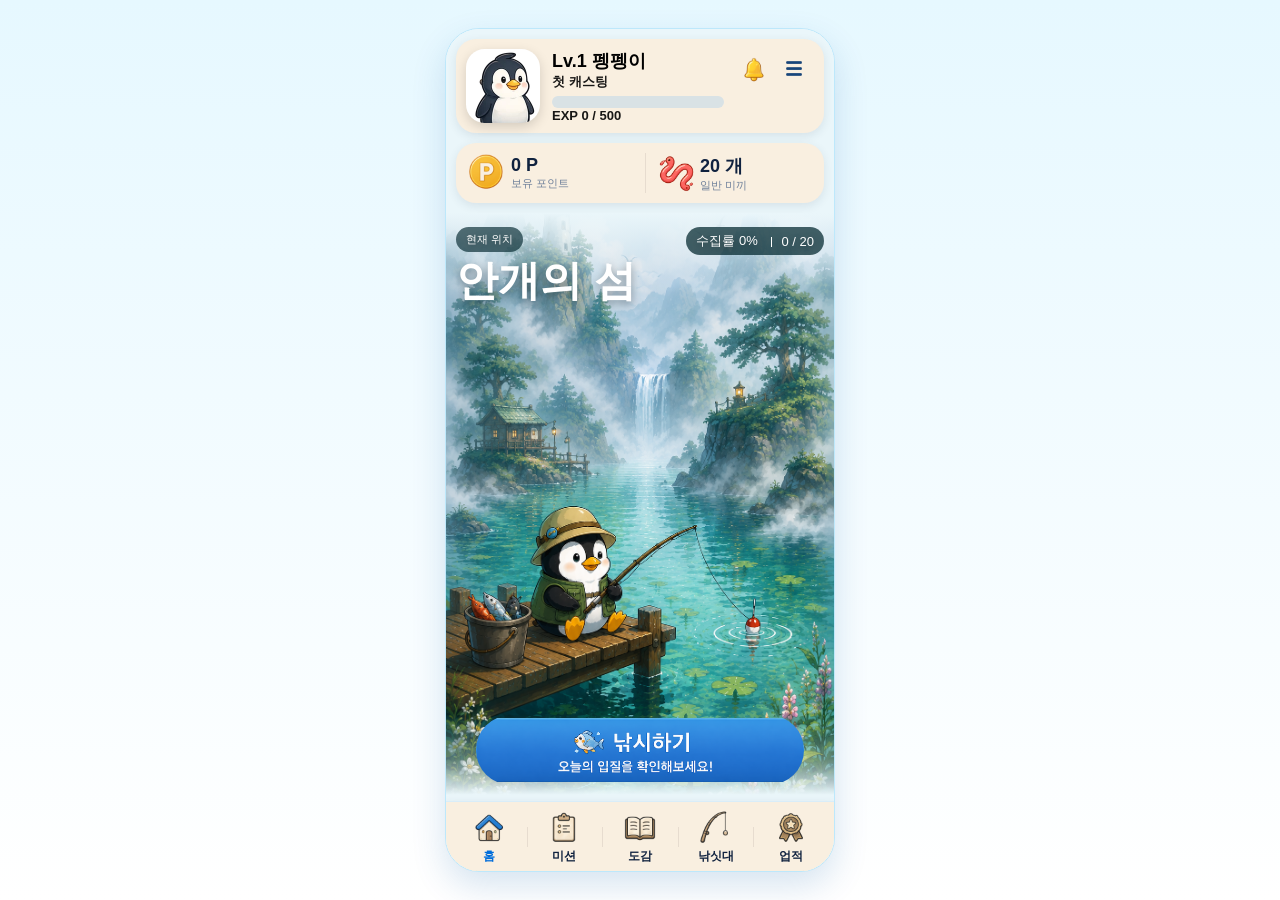
==== commit adb412dc: "Add files via upload" ====
--- a/index.html
+++ b/index.html
@@ -15,7 +15,7 @@
             <div class="penguin" aria-hidden="true"></div>
             <div class="profile-info">
               <strong id="homeLevel">Lv.1 펭펭이</strong>
-              <span>낚시 초보</span>
+              <span id="homeFishingTitle">첫 캐스팅</span>
               <div class="progress"><i style="width:0%"></i></div>
               <small id="homeExpText">EXP 0 / 500</small>
             </div>
--- a/css/style.css
+++ b/css/style.css
@@ -2116,7 +2116,7 @@
 }
 
 .fishing-screen #gaugePointer{
-  animation-duration:.4s !important;
+  animation-duration:.8s !important;
 }
 
 .fishing-screen .round-action{
@@ -2133,11 +2133,11 @@
 }
 
 .fishing-screen .gauge .best{
-  flex:.5 !important;
+  flex:.18 !important;
 }
 
 .fishing-screen .gauge .good{
-  flex:1.65 !important;
+  flex:.32 !important;
 }
 
 .fishing-screen .gauge .bad{
@@ -3844,12 +3844,12 @@
 }
 
 .fishing-screen .fishing-panel .gauge .good{
-  flex:1.6 !important;
+  flex:.57 !important;
   background:#ffd34e !important;
 }
 
 .fishing-screen .fishing-panel .gauge .best{
-  flex:.7 !important;
+  flex:.25 !important;
   background:#36db8d !important;
   box-shadow:inset 0 0 0 2px rgba(255,255,255,.45) !important;
 }
@@ -3936,3 +3936,116 @@
 .fish-minnow{background:linear-gradient(180deg,#fff7ce,#f6d66a)}
 .fish-bass{background:linear-gradient(180deg,#e8ffe8,#9bd58d)}
 .fish-crucian{background:linear-gradient(180deg,#fff1c8,#d1b06a)}
+
+/* 등급별 결과 색상 보정 */
+.result-card .grade.normal,
+.result-card.normal .grade,
+.result-card.normal .result-grade,
+.result-grade.normal{
+  background:linear-gradient(135deg,#9aa4b2,#6f7b8a)!important;
+  color:#fff!important;
+  box-shadow:0 6px 14px rgba(111,123,138,.22)!important;
+}
+.result-card .grade.rare,
+.result-card.rare .grade,
+.result-card.rare .result-grade,
+.result-grade.rare{
+  background:linear-gradient(135deg,#58b7ff,#247de8)!important;
+  color:#fff!important;
+  box-shadow:0 0 10px rgba(47,128,237,.45),0 8px 18px rgba(47,128,237,.24)!important;
+}
+.result-card .grade.hero,
+.result-card.hero .grade,
+.result-card.hero .result-grade,
+.result-grade.hero{
+  background:linear-gradient(135deg,#b56cff,#7d35d8)!important;
+  color:#fff!important;
+  box-shadow:0 0 12px rgba(155,81,224,.52),0 8px 18px rgba(155,81,224,.26)!important;
+}
+.result-card .grade.legend,
+.result-card.legend .grade,
+.result-card.legend .result-grade,
+.result-grade.legend{
+  background:linear-gradient(135deg,#ffe680,#f5a800,#ff8a00)!important;
+  color:#4f3100!important;
+  text-shadow:0 1px 0 rgba(255,255,255,.55)!important;
+  box-shadow:0 0 14px rgba(245,168,0,.72),0 0 26px rgba(245,168,0,.38),0 10px 22px rgba(245,168,0,.28)!important;
+}
+.result-card.rare{
+  border-color:rgba(47,128,237,.45)!important;
+  box-shadow:0 18px 36px rgba(47,128,237,.16)!important;
+}
+.result-card.hero{
+  border-color:rgba(155,81,224,.5)!important;
+  box-shadow:0 18px 38px rgba(155,81,224,.18)!important;
+}
+.result-card.legend{
+  border-color:rgba(245,168,0,.7)!important;
+  box-shadow:0 0 0 2px rgba(255,226,117,.35),0 0 32px rgba(245,168,0,.28),0 20px 44px rgba(245,168,0,.2)!important;
+  animation:legendResultGlow 1.8s ease-in-out infinite alternate;
+}
+.result-card.is-fail .grade,
+.result-card.is-fail .result-grade,
+.result-grade.fail{
+  background:linear-gradient(135deg,#8b95a1,#64748b)!important;
+  color:#fff!important;
+  box-shadow:none!important;
+}
+@keyframes legendResultGlow{
+  from{filter:drop-shadow(0 0 0 rgba(245,168,0,0));}
+  to{filter:drop-shadow(0 0 18px rgba(245,168,0,.42));}
+}
+
+.result-grade.grade-common,.result-card .grade-common{color:#8b95a1}
+.result-grade.grade-rare,.result-card .grade-rare{color:#2f80ed;text-shadow:0 0 8px rgba(47,128,237,.4)}
+.result-grade.grade-epic,.result-card .grade-epic{color:#9b51e0;text-shadow:0 0 10px rgba(155,81,224,.5)}
+.result-grade.grade-legend,.result-card .grade-legend{color:#f2c94c;text-shadow:0 0 8px rgba(242,201,76,.7),0 0 16px rgba(242,201,76,.4)}
+
+/* 미끼 부족 상태 */
+.fishing-screen #catchBtn:disabled,
+.fishing-screen #catchBtn.is-disabled {
+    opacity: .45;
+    cursor: not-allowed;
+    filter: grayscale(.35);
+    transform: none !important;
+    box-shadow: none !important;
+}
+
+/* 낚싯대 해금/구매 상태 */
+.rod-grid button em{
+  display:inline-block;
+  margin-top:2px;
+  padding:3px 8px;
+  border-radius:999px;
+  font-size:10px;
+  font-style:normal;
+  font-weight:900;
+  color:#54708a;
+  background:#edf5fb;
+}
+.rod-grid button.is-equipped em{
+  color:#fff;
+  background:linear-gradient(135deg,#20c96b,#0bb768);
+}
+.rod-grid button.is-available{
+  outline:2px solid rgba(32,201,107,.45);
+  box-shadow:0 8px 18px rgba(32,201,107,.16);
+}
+.rod-grid button.is-available em{
+  color:#fff;
+  background:linear-gradient(135deg,#20c96b,#0bb768);
+}
+.rod-grid button.is-locked{
+  opacity:.58;
+  filter:grayscale(.55);
+}
+.rod-grid button.is-locked .rod-symbol::after{
+  content:'🔒';
+  display:block;
+  margin-top:-8px;
+  font-size:16px;
+}
+.rod-grid button.is-locked em{
+  color:#7b8794;
+  background:#eef1f5;
+}
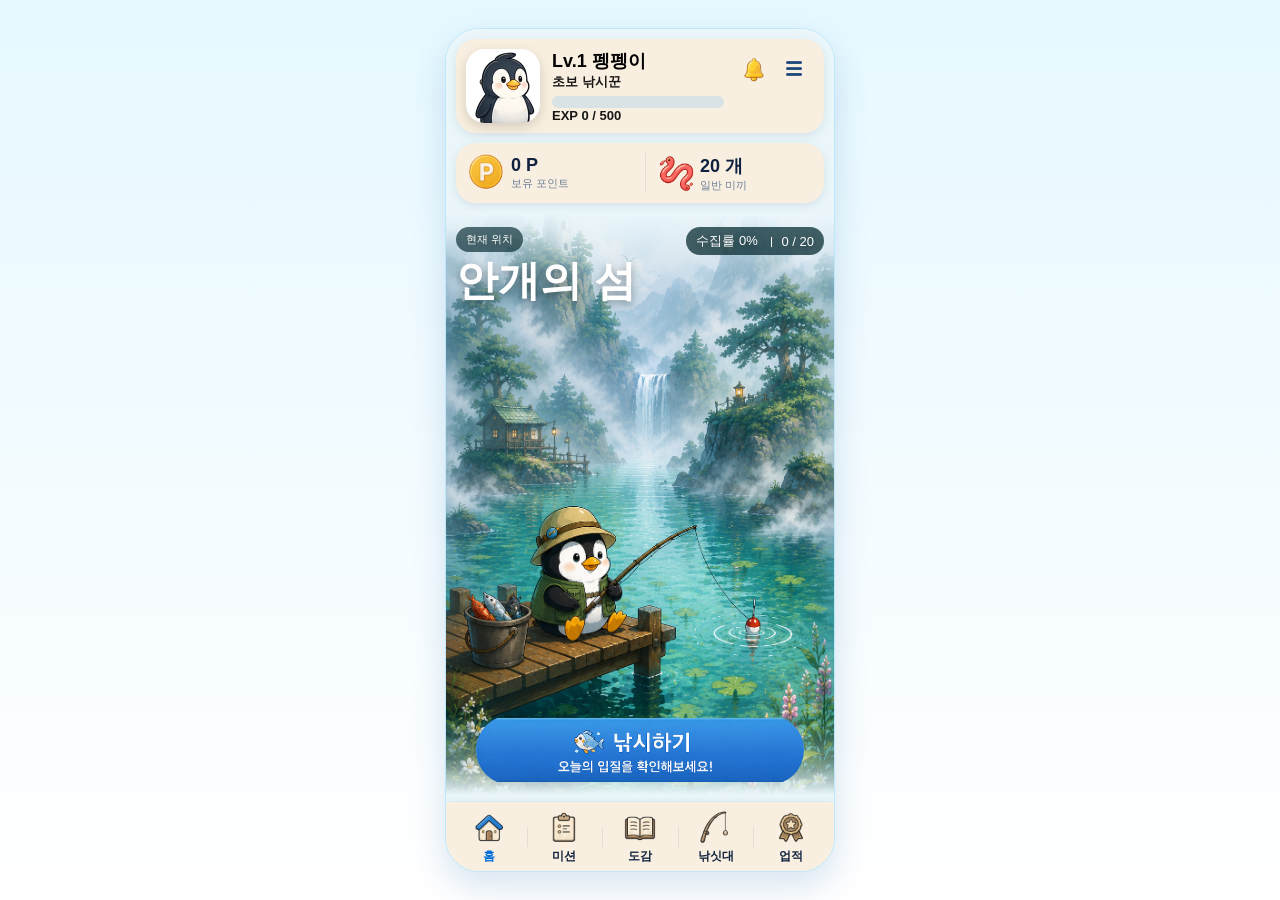
==== commit 3b1a13ca: "Add files via upload" ====
--- a/index.html
+++ b/index.html
@@ -15,7 +15,7 @@
             <div class="penguin" aria-hidden="true"></div>
             <div class="profile-info">
               <strong id="homeLevel">Lv.1 펭펭이</strong>
-              <span id="homeFishingTitle">첫 캐스팅</span>
+              <span id="homeFishingTitle">초보 낚시꾼</span>
               <div class="progress"><i style="width:0%"></i></div>
               <small id="homeExpText">EXP 0 / 500</small>
             </div>
--- a/css/style.css
+++ b/css/style.css
@@ -4049,3 +4049,168 @@
   color:#7b8794;
   background:#eef1f5;
 }
+
+
+/* =========================================================
+   Fishing screen polish: bait button + region theme matching
+   ========================================================= */
+.fishing-screen #catchBtn,
+.fishing-screen #catchBtn:disabled,
+.fishing-screen #catchBtn.is-disabled{
+  display:flex !important;
+  align-items:center !important;
+  justify-content:center !important;
+  text-align:center !important;
+  white-space:nowrap !important;
+  word-break:keep-all !important;
+  overflow:hidden !important;
+  line-height:1 !important;
+  letter-spacing:-.04em !important;
+}
+.fishing-screen #catchBtn:disabled,
+.fishing-screen #catchBtn.is-disabled{
+  width:86px !important;
+  height:86px !important;
+  font-size:15px !important;
+  font-weight:900 !important;
+  padding:0 !important;
+  opacity:.62 !important;
+  color:rgba(255,255,255,.9) !important;
+  background:linear-gradient(180deg,#7092bc,#405d88) !important;
+  box-shadow:0 0 0 6px rgba(255,255,255,.22), inset 0 8px 18px rgba(255,255,255,.12) !important;
+  transform:translateX(-50%) !important;
+}
+
+/* 지역별 낚시 화면 색상 변수 */
+.fishing-screen.region-mist{
+  --sky1:#cfeeff;--sky2:#f7ffff;--hill1:#a9d6ca;--hill2:#5f9f91;--water1:#82d6e8;--water2:#338fb4;--panel:#08385c;--accent:#9ed7e0;--sun:#f5fbff;--cloud-opacity:.62;
+}
+.fishing-screen.region-emerald{
+  --sky1:#64d8ff;--sky2:#d7fbff;--hill1:#86cf9d;--hill2:#31a875;--water1:#17b4df;--water2:#087fbd;--panel:#06335e;--accent:#35d58d;--sun:#f7fff5;--cloud-opacity:.48;
+}
+.fishing-screen.region-moon{
+  --sky1:#142758;--sky2:#486f9e;--hill1:#536e9c;--hill2:#24395f;--water1:#27579d;--water2:#11295e;--panel:#071c42;--accent:#d5d4ff;--sun:#fff3c7;--cloud-opacity:.32;
+}
+.fishing-screen.region-crystal{
+  --sky1:#a5eeff;--sky2:#f5fdff;--hill1:#c9f6ff;--hill2:#78bfe9;--water1:#5bdcff;--water2:#1a98df;--panel:#063a6a;--accent:#80e8ff;--sun:#ffffff;--cloud-opacity:.48;
+}
+.fishing-screen.region-coral{
+  --sky1:#80e4ff;--sky2:#ffe4d9;--hill1:#ffb6aa;--hill2:#ff7793;--water1:#21c7d5;--water2:#087aa8;--panel:#09395d;--accent:#ff8ca6;--sun:#fff3df;--cloud-opacity:.5;
+}
+.fishing-screen.region-rainbow{
+  --sky1:#8de6ff;--sky2:#ffefc6;--hill1:#ffd166;--hill2:#45bf88;--water1:#32c4ee;--water2:#1278cf;--panel:#0a3665;--accent:#ffb13b;--sun:#ffd58a;--cloud-opacity:.46;
+}
+.fishing-screen.region-storm{
+  --sky1:#3d5366;--sky2:#86a2b0;--hill1:#4d6670;--hill2:#253b49;--water1:#236b91;--water2:#102d4a;--panel:#071f39;--accent:#ffd15f;--sun:#d8e1ea;--cloud-opacity:.72;
+}
+.fishing-screen.region-glacier{
+  --sky1:#c8f5ff;--sky2:#fbffff;--hill1:#e4fbff;--hill2:#98d8ef;--water1:#8be4ff;--water2:#2ea7d8;--panel:#0a3c67;--accent:#bff6ff;--sun:#ffffff;--cloud-opacity:.42;
+}
+.fishing-screen.region-abyss{
+  --sky1:#08162e;--sky2:#17375c;--hill1:#18314f;--hill2:#081a31;--water1:#123b63;--water2:#041228;--panel:#041830;--accent:#7b8cff;--sun:#8eb6ff;--cloud-opacity:.18;
+}
+.fishing-screen.region-origin{
+  --sky1:#060b18;--sky2:#1c2f66;--hill1:#20275f;--hill2:#101936;--water1:#182b74;--water2:#050916;--panel:#06102b;--accent:#9b7cff;--sun:#b5a4ff;--cloud-opacity:.16;
+}
+
+.screen.fishing-screen[data-screen="fishing"]{
+  background:linear-gradient(180deg,var(--sky1),var(--sky2) 46%,var(--water1) 47%,var(--water2) 100%) !important;
+}
+.fishing-screen .fishing-panel{
+  background:linear-gradient(180deg,color-mix(in srgb,var(--panel) 88%,#ffffff 12%),var(--panel)) !important;
+  border:1px solid color-mix(in srgb,var(--accent) 38%,transparent) !important;
+  box-shadow:0 -12px 28px rgba(0,40,90,.24), inset 0 1px 0 rgba(255,255,255,.10) !important;
+}
+.fishing-screen .sun-moon{
+  background:var(--sun) !important;
+  box-shadow:0 0 42px color-mix(in srgb,var(--sun) 72%,transparent) !important;
+}
+.fishing-screen.region-moon .sun-moon,
+.fishing-screen.region-abyss .sun-moon,
+.fishing-screen.region-origin .sun-moon{
+  left:auto !important;
+  right:80px !important;
+  top:92px !important;
+  width:58px !important;
+  height:58px !important;
+  background:radial-gradient(circle at 35% 35%,#fff9d7 0 42%,#f7dc88 58%,#dbb65b 100%) !important;
+}
+.fishing-screen.region-moon .sun-moon::after,
+.fishing-screen.region-abyss .sun-moon::after,
+.fishing-screen.region-origin .sun-moon::after{
+  content:"";
+  position:absolute;
+  inset:0 0 0 18px;
+  border-radius:50%;
+  background:var(--sky1);
+  opacity:.82;
+}
+.fishing-screen .cloud{opacity:var(--cloud-opacity,.48) !important;}
+.fishing-screen.region-storm .cloud{
+  background:rgba(55,75,90,.72) !important;
+  box-shadow:42px 8px 0 rgba(55,75,90,.44),84px 2px 0 rgba(55,75,90,.35) !important;
+}
+.fishing-screen.region-abyss .cloud,
+.fishing-screen.region-origin .cloud{display:none !important;}
+
+.fishing-screen .far-hills{filter:saturate(1.05) !important;}
+.fishing-screen .near-hills{filter:saturate(1.12) !important;}
+.fishing-screen .lake-surface{
+  background:
+    radial-gradient(ellipse at 82% 18%,color-mix(in srgb,var(--accent) 34%,transparent) 0 20%,transparent 42%),
+    linear-gradient(180deg,var(--water1),var(--water2)) !important;
+}
+.fishing-screen.region-coral .lake-surface{
+  background:
+    radial-gradient(circle at 74% 58%,rgba(255,130,160,.34) 0 4px,transparent 6px),
+    radial-gradient(circle at 82% 70%,rgba(255,205,120,.28) 0 5px,transparent 7px),
+    linear-gradient(180deg,var(--water1),var(--water2)) !important;
+}
+.fishing-screen.region-storm .fishing-bg::after{
+  content:"";
+  position:absolute;
+  right:92px;
+  top:128px;
+  width:3px;
+  height:136px;
+  transform:skew(-18deg);
+  background:linear-gradient(180deg,transparent,#fff8bf,transparent);
+  opacity:.78;
+  filter:drop-shadow(0 0 8px #fff8bf);
+}
+.fishing-screen.region-glacier .near-hills,
+.fishing-screen.region-glacier .far-hills{
+  background:
+    linear-gradient(135deg,transparent 0 35%,rgba(255,255,255,.9) 36% 52%,transparent 53%),
+    radial-gradient(ellipse at 22% 100%,var(--hill2) 0 115px,transparent 117px),
+    radial-gradient(ellipse at 72% 100%,var(--hill1) 0 145px,transparent 147px) !important;
+}
+.fishing-screen.region-rainbow .fishing-bg::after{
+  content:"";
+  position:absolute;
+  right:18px;
+  top:142px;
+  width:170px;
+  height:86px;
+  border-radius:170px 170px 0 0;
+  border-top:8px solid rgba(255,120,120,.42);
+  border-left:8px solid transparent;
+  border-right:8px solid transparent;
+  opacity:.55;
+}
+.fishing-screen.region-origin .water-ripples,
+.fishing-screen.region-abyss .water-ripples{
+  opacity:.22 !important;
+  background:
+    repeating-radial-gradient(ellipse at 55% 40%,rgba(140,160,255,.38) 0 2px,transparent 4px 54px),
+    radial-gradient(circle at 72% 32%,rgba(120,92,255,.32),transparent 32%) !important;
+}
+.fishing-screen .gauge .best{background:linear-gradient(180deg,color-mix(in srgb,var(--accent) 55%,#2ce87f),#37dc83) !important;}
+.fishing-screen .sub-header.floating strong{color:#fff !important;}
+.fishing-screen.region-moon .sub-header.floating span,
+.fishing-screen.region-storm .sub-header.floating span,
+.fishing-screen.region-abyss .sub-header.floating span,
+.fishing-screen.region-origin .sub-header.floating span{
+  background:rgba(255,255,255,.92) !important;
+  color:#10213d !important;
+}
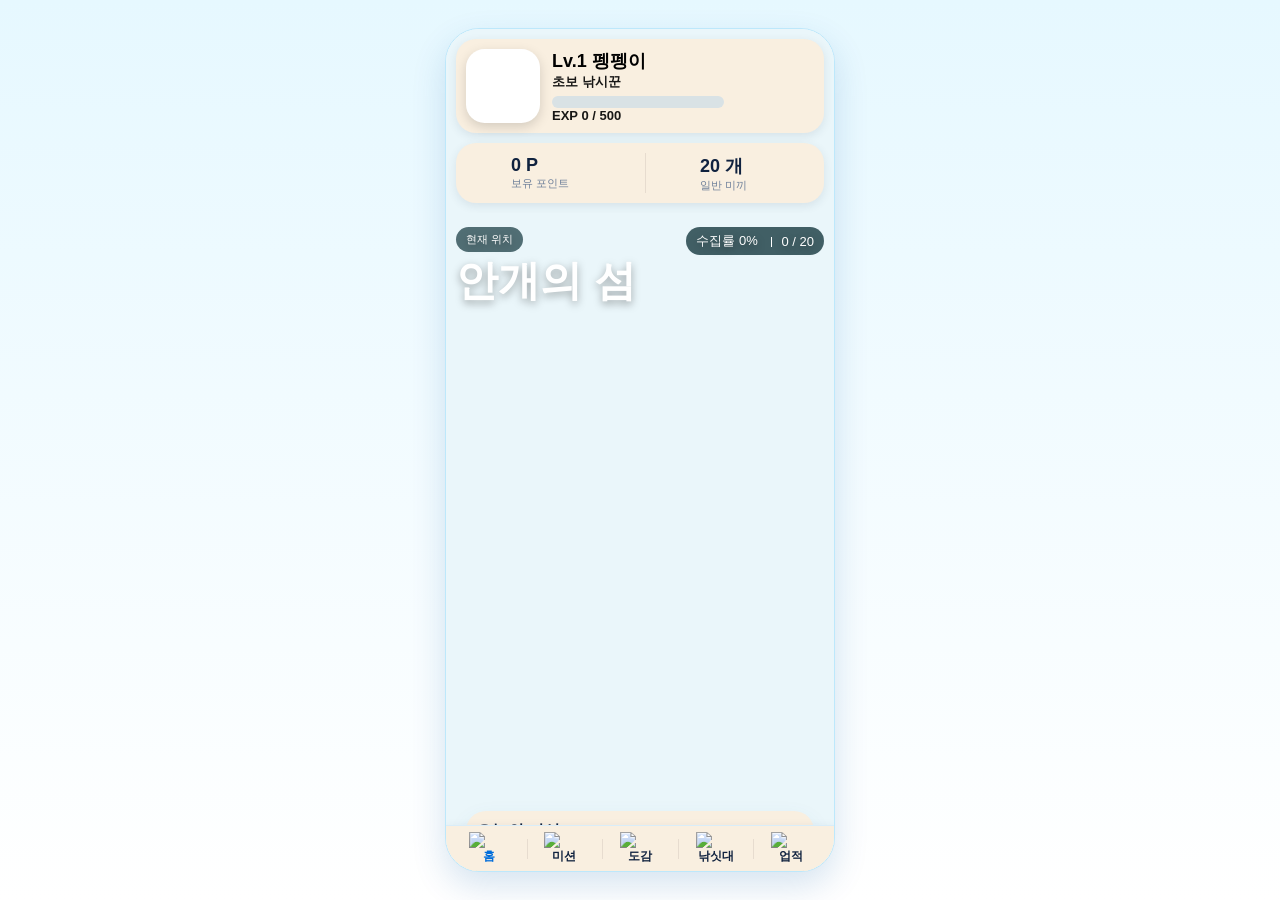
==== commit 447e01eb: "Add files via upload" ====
--- a/index.html
+++ b/index.html
@@ -174,7 +174,7 @@
         <header class="sub-header">
           <button type="button" data-go="home">‹</button>
           <strong>미션</strong>
-          <span></span>
+          <span id="missionSummaryBadge" class="mission-summary-badge" aria-label="미션 완료 현황">0/0</span>
         </header>
         <div class="tabs mission-tabs" id="missionTabs">
           <button type="button" class="active" data-mission-tab="daily">일일 미션</button>
@@ -188,7 +188,7 @@
         <header class="sub-header">
           <button type="button" data-go="home">‹</button>
           <strong>도감</strong>
-          <span></span>
+          <span id="collectionSummaryBadge" class="collection-summary-badge" aria-label="도감 발견 현황">0/200</span>
         </header>
         <section class="collection-head">
           <div class="donut" id="collectionDonut" style="--value:0"><b>0%</b><span>수집률</span></div>
@@ -229,7 +229,7 @@
         <header class="sub-header">
           <button type="button" data-go="home">‹</button>
           <strong>낚싯대</strong>
-          <span></span>
+          <span id="rodSummaryBadge" class="screen-summary-badge rod-summary-badge" aria-label="보유 낚싯대 현황">0/0</span>
         </header>
         <section class="equipped-card" id="equippedRodCard">
           <div class="rod-img" id="equippedRodIcon">🎣</div>
@@ -265,7 +265,7 @@
         <header class="sub-header">
           <button type="button" data-go="home">‹</button>
           <strong>업적</strong>
-          <span></span>
+          <span id="achievementSummaryBadge" class="screen-summary-badge achievement-summary-badge" aria-label="업적 완료 현황">0/0</span>
         </header>
         <div class="tabs wrap achievement-tabs" id="achievementTabs">
           <button type="button" class="active" data-achievement-tab="collection">수집</button>
@@ -280,7 +280,7 @@
         <header class="sub-header">
           <button type="button" data-go="home">‹</button>
           <strong>랭킹</strong>
-          <span></span>
+          <span id="rankingSummaryBadge" class="screen-summary-badge ranking-summary-badge" aria-label="나의 랭킹">-위</span>
         </header>
         <div class="tabs wrap ranking-tabs" id="rankingTabs">
           <button type="button" class="active" data-ranking-tab="weekly">주간 랭킹</button>
@@ -294,6 +294,7 @@
       <div class="modal" id="appModal" aria-hidden="true">
         <div class="modal-dim" data-close-modal></div>
         <section class="modal-card" role="dialog" aria-modal="true" aria-labelledby="modalTitle">
+          <button type="button" class="modal-x" data-close-modal aria-label="닫기"></button>
           <h2 id="modalTitle">알림</h2>
           <div id="modalBody"></div>
           <button type="button" class="modal-close" data-close-modal>확인</button>
--- a/css/style.css
+++ b/css/style.css
@@ -117,12 +117,26 @@
 .modal{display:none;position:absolute;inset:0;z-index:50}
 .modal.is-open{display:block}
 .modal-dim{position:absolute;inset:0;background:rgba(5,24,47,.45);backdrop-filter:blur(3px)}
-.modal-card{position:absolute;left:20px;right:20px;top:50%;transform:translateY(-50%);background:white;border-radius:24px;padding:22px;box-shadow:0 22px 54px rgba(0,40,90,.28)}
+.modal-card{position:absolute;left:50%;top:50%;width:min(calc(100% - 34px),390px);aspect-ratio:1500/2167;transform:translate(-50%,-50%);background:url(../images/img-modal.webp) center/100% 100% no-repeat;box-shadow:0 22px 54px rgba(0,40,90,.28);overflow:hidden}
 .modal-card h2{font-size:20px;margin:0 0 12px}
 .modal-card ul{margin:0;padding:0;list-style:none;display:grid;gap:10px}
 .modal-card li,.modal-card button.menu-item{width:100%;display:flex;justify-content:space-between;align-items:center;padding:15px;border-top:1px solid #f1f8fd;color:#183856;font-weight:800}
-.modal-card li:last-child,.modal-card button.menu-item:last-child { border-bottom:1px solid #f1f8fd; }
+.modal-card li:last-child,.modal-card button.menu-item:last-child{border-bottom:1px solid #f1f8fd}
 .modal-close{width:100%;height:48px;margin-top:16px;border-radius:14px;background:linear-gradient(#2aa8ff,#006de0);color:white;font-weight:900}
+.modal-x{display:none}
+
+/* img-modal.webp 안에 이미 그려진 UI 위치에 실제 클릭 영역을 맞춤 */
+.modal-card.is-menu-modal{box-shadow:0 22px 54px rgba(0,40,90,.28)}
+.modal-card.is-menu-modal #modalTitle{position:absolute;width:1px;height:1px;overflow:hidden;clip:rect(0,0,0,0)}
+.modal-card.is-menu-modal #modalBody{position:absolute;inset:0}
+.modal-card.is-menu-modal .menu-item{position:absolute;left:9.4%;width:81.2%;height:11.2%;padding:0;border:0;background:transparent;color:transparent;font-size:0}
+.modal-card.is-menu-modal .menu-item span{display:none}
+.modal-card.is-menu-modal .menu-item:nth-child(1){top:29.2%}
+.modal-card.is-menu-modal .menu-item:nth-child(2){top:44.5%}
+.modal-card.is-menu-modal .menu-item:nth-child(3){top:59.8%}
+.modal-card.is-menu-modal .menu-item:nth-child(4){top:75.1%}
+.modal-card.is-menu-modal .modal-close{position:absolute;left:34.2%;bottom:2.4%;width:31.6%;height:6.6%;margin:0;border-radius:0;background:transparent;color:transparent;font-size:0}
+.modal-card.is-menu-modal .modal-x{display:block;position:absolute;right:1.4%;top:3.9%;z-index:2;width:10.6%;height:7.4%;background:transparent}
 .toast{position:absolute;left:20px;right:20px;bottom:88px;z-index:60;min-height:46px;padding:13px 16px;border-radius:16px;background:rgba(13,36,72,.92);color:white;display:none;text-align:center;font-weight:800;box-shadow:0 10px 28px rgba(0,0,0,.22)}
 .toast.is-show{display:block;animation:toastIn .22s ease-out}
 @keyframes toastIn{from{transform:translateY(12px);opacity:0}to{transform:translateY(0);opacity:1}}
@@ -3056,13 +3070,6 @@
     letter-spacing:-.5px !important;
   }
 
-  .modal-card{
-    left:10px !important;
-    right:10px !important;
-    padding:18px !important;
-    border-radius:20px !important;
-  }
-
   .toast{
     left:10px !important;
     right:10px !important;
@@ -3588,19 +3595,19 @@
 .isle-coral.island-node small { margin-left: -22px; }
 .isle-storm.island-node small { bottom: 21px; margin-left: -29px; }
 .isle-glacier.island-node small { margin-left: -22px; }
-.isle-abyss.island-node small { bottom: 30px; margin-left: -45px; }
-.isle-origin.island-node small { bottom: 19px; margin-left: -76px; }
-.island-node.isle-mist .island-image{top:-33px;width:220px;background-image:url('../images/map/img_island_n1.webp');}
-.island-node.isle-moon .island-image{top:-70px;width:200px;background-image:url('../images/map/img_island_n2.webp');}
-.island-node.isle-emerald .island-image{top:-62px;left:-23px;width:220px;background-image:url('../images/map/img_island_n3.webp');}
-.island-node.isle-crystal .island-image{top:-39px;left:17px;width:175px;background-image:url('../images/map/img_island_n4.webp');}
-.island-node.isle-rainbow .island-image{top:-69px;left:4px;width:185px;background-image:url('../images/map/img_island_n6.webp');}
-.island-node.isle-coral .island-image{top:-56px;left:8px;width:200px;background-image:url('../images/map/img_island_n5.webp');}
-.island-node.isle-storm .island-image{top:-74px;left:7px;width:185px;background-image:url('../images/map/img_island_n7.webp');}
-.island-node.isle-glacier .island-image{top:-77px;left:6px;width:210px;background-image:url('../images/map/img_island_n8.webp');}
-.island-node.isle-abyss .island-image{top:-87px;left:-53px;width:240px;background-image:url('../images/map/img_island_n9.webp');}
+.isle-abyss.island-node small { bottom: 41px; margin-left: -32px; }
+.isle-origin.island-node small { bottom: 25px; margin-left: -27px; }
+.island-node.isle-mist .island-image{background-image:url('../images/map/img_island_n1.webp');}
+.island-node.isle-moon .island-image{background-image:url('../images/map/img_island_n2.webp');}
+.island-node.isle-emerald .island-image{background-image:url('../images/map/img_island_n3.webp');}
+.island-node.isle-crystal .island-image{background-image:url('../images/map/img_island_n4.webp');}
+.island-node.isle-rainbow .island-image{background-image:url('../images/map/img_island_n6.webp');}
+.island-node.isle-coral .island-image{background-image:url('../images/map/img_island_n5.webp');}
+.island-node.isle-storm .island-image{background-image:url('../images/map/img_island_n7.webp');}
+.island-node.isle-glacier .island-image{background-image:url('../images/map/img_island_n8.webp');}
+.island-node.isle-abyss .island-image{background-image:url('../images/map/img_island_n9.webp');}
 .island-node.isle-origin .island-image,
-.island-node.isle-atlantis .island-image{top:-88px;left:-88px;height:290px;background-image:url('../images/map/img_island_n10.webp');}
+.island-node.isle-atlantis .island-image{background-image:url('../images/map/img_island_n10.webp');}
 
 /* =========================================================
    세계지도 섬 겹침 방지 레이아웃
@@ -3629,7 +3636,6 @@
   transform:none !important;
   margin-left:0 !important;
   justify-self:center !important;
-  width:min(46vw, 184px) !important;
   min-width:0 !important;
   height:auto !important;
   min-height:178px !important;
@@ -3640,13 +3646,6 @@
 
 .screen[data-screen="map"] .island-map .island-node strong{
   display:none !important;
-}
-
-/* 최종/시작 섬은 가운데 배치 */
-.screen[data-screen="map"] .island-map .island-node.isle-origin,
-.screen[data-screen="map"] .island-map .island-node.isle-mist{
-  grid-column:1 / -1 !important;
-  width:min(58vw, 210px) !important;
 }
 
 /* 지도 진행 순서: 위에서 아래로 10 → 1 */
@@ -3700,7 +3699,6 @@
   bottom:auto !important;
   transform:translateX(-50%) !important;
   margin:0 !important;
-  width:min(54vw, 220px) !important;
   min-width:0 !important;
   height:auto !important;
   min-height:min(54vw, 220px) !important;
@@ -3709,26 +3707,17 @@
   z-index:2 !important;
 }
 
-.screen[data-screen="map"] .island-map .island-node.isle-origin{
-  width:min(62vw, 240px) !important;
-  min-height:min(62vw, 240px) !important;
-}
-
-.screen[data-screen="map"] .island-map .island-node strong{
-  display:none !important;
-}
-
 /* 진행 순서: 아래 1번에서 시작해 지그재그로 위 10번까지 탐험하는 느낌 */
-.screen[data-screen="map"] .island-map .island-node.isle-origin{--path-x:0px; --path-y:70px;}
-.screen[data-screen="map"] .island-map .island-node.isle-abyss{--path-x:78px; --path-y:330px;}
-.screen[data-screen="map"] .island-map .island-node.isle-glacier{--path-x:-78px; --path-y:520px;}
-.screen[data-screen="map"] .island-map .island-node.isle-storm{--path-x:74px; --path-y:710px;}
-.screen[data-screen="map"] .island-map .island-node.isle-coral{--path-x:-72px; --path-y:900px;}
-.screen[data-screen="map"] .island-map .island-node.isle-rainbow{--path-x:76px; --path-y:1090px;}
-.screen[data-screen="map"] .island-map .island-node.isle-crystal{--path-x:-76px; --path-y:1280px;}
-.screen[data-screen="map"] .island-map .island-node.isle-emerald{--path-x:78px; --path-y:1470px;}
-.screen[data-screen="map"] .island-map .island-node.isle-moon{--path-x:-78px; --path-y:1660px;}
-.screen[data-screen="map"] .island-map .island-node.isle-mist{--path-x:0px; --path-y:1850px;}
+.screen[data-screen="map"] .island-map .island-node.isle-origin{width:310px;--path-x:-70px; --path-y:0px;}
+.screen[data-screen="map"] .island-map .island-node.isle-abyss{width:260px;--path-x:66px; --path-y:285px;}
+.screen[data-screen="map"] .island-map .island-node.isle-glacier{width:240px;--path-x:-70px; --path-y:525px;}
+.screen[data-screen="map"] .island-map .island-node.isle-storm{width:200px;--path-x:74px; --path-y:745px;}
+.screen[data-screen="map"] .island-map .island-node.isle-coral{width:200px;--path-x:88px; --path-y:1130px;}
+.screen[data-screen="map"] .island-map .island-node.isle-rainbow{width:210px;--path-x:-75px; --path-y:944px;}
+.screen[data-screen="map"] .island-map .island-node.isle-crystal{width:190px;--path-x:-78px; --path-y:1300px;}
+.screen[data-screen="map"] .island-map .island-node.isle-emerald{width:230px;--path-x:78px; --path-y:1470px;}
+.screen[data-screen="map"] .island-map .island-node.isle-moon{width:205px;--path-x:-78px; --path-y:1660px;}
+.screen[data-screen="map"] .island-map .island-node.isle-mist{width:235px;--path-x:74px; --path-y:1815px;}
 
 @media (max-width:360px){
   .screen[data-screen="map"] .world-map.island-map{
@@ -3744,8 +3733,8 @@
     min-height:58vw !important;
   }
   .screen[data-screen="map"] .island-map .island-node.isle-origin{--path-x:0px; --path-y:60px;}
-  .screen[data-screen="map"] .island-map .island-node.isle-abyss{--path-x:68px; --path-y:300px;}
-  .screen[data-screen="map"] .island-map .island-node.isle-glacier{--path-x:-68px; --path-y:475px;}
+  .screen[data-screen="map"] .island-map .island-node.isle-abyss{--path-x:78px; --path-y:280px;}
+  .screen[data-screen="map"] .island-map .island-node.isle-glacier{--path-x:-68px; --path-y:460px;}
   .screen[data-screen="map"] .island-map .island-node.isle-storm{--path-x:66px; --path-y:650px;}
   .screen[data-screen="map"] .island-map .island-node.isle-coral{--path-x:-66px; --path-y:825px;}
   .screen[data-screen="map"] .island-map .island-node.isle-rainbow{--path-x:68px; --path-y:1000px;}
@@ -4214,3 +4203,391 @@
   background:rgba(255,255,255,.92) !important;
   color:#10213d !important;
 }
+
+/* =========================================================
+   2026-06 UI 통일: 맵별 포인트 컬러 + 공통 카드 시스템
+   - 홈 비주얼은 유지하고, 세계지도/미션/도감/상점/랭킹/업적/낚싯대 화면만 동일한 게임 UI로 정리
+   ========================================================= */
+:root{
+  --region-accent:#6FA99F;
+  --region-accent-2:#9ED4C7;
+  --region-bg:#ECFAF8;
+  --region-panel:#FFF6E8;
+  --ui-blue:#118EF2;
+  --ui-blue-2:#006FDB;
+  --ui-cream:#F9EFE0;
+  --ui-soft:#EDF8FC;
+  --ui-card:#FFFFFF;
+  --ui-line:#D8EEF8;
+  --ui-shadow:0 8px 22px rgba(40,110,170,.08);
+}
+
+/* 서브 화면 공통 바탕 */
+.screen[data-screen="mission"],
+.screen[data-screen="collection"],
+.screen[data-screen="rod"],
+.screen[data-screen="shop"],
+.screen[data-screen="achievement"],
+.screen[data-screen="ranking"],
+.screen[data-screen="map"]{
+  background:
+    radial-gradient(circle at 50% -40px, color-mix(in srgb, var(--region-accent-2) 24%, transparent), transparent 260px),
+    linear-gradient(180deg, var(--region-bg) 0%, #F6FCFF 54%, #EAF8FF 100%)!important;
+  padding:12px 12px 88px;
+}
+
+/* 헤더는 기존 구조 유지 + 부드러운 게임형 버튼 */
+.screen:not([data-screen="home"]) .sub-header{
+  height:48px;
+  margin:0 0 16px;
+}
+.screen:not([data-screen="home"]) .sub-header button{
+  width:42px;
+  height:42px;
+  background:#fff;
+  border:1px solid rgba(216,238,248,.8);
+  box-shadow:0 8px 20px rgba(40,110,170,.09);
+  color:#10223f;
+  font-size:28px;
+  line-height:1;
+}
+.screen:not([data-screen="home"]) .sub-header strong{
+  font-size:22px;
+  font-weight:900;
+  letter-spacing:-.04em;
+}
+.screen:not([data-screen="home"]) .sub-header span:not(.shop-point-badge){
+  min-width:42px;
+  height:32px;
+  display:inline-flex;
+  align-items:center;
+  justify-content:center;
+  background:var(--ui-cream);
+  border-radius:999px;
+  color:#10223f;
+  box-shadow:0 6px 14px rgba(43,56,76,.08);
+}
+
+/* 탭 공통 */
+.tabs{
+  gap:8px;
+  margin:0 0 18px!important;
+}
+.tabs button{
+  height:46px;
+  border-radius:15px!important;
+  background:#E8F3FA!important;
+  color:#3C526A!important;
+  font-size:14px!important;
+  font-weight:900!important;
+  box-shadow:inset 0 1px 0 rgba(255,255,255,.7);
+}
+.tabs button.active,
+.mission-tabs button.active,
+.shop-tabs button.active,
+.achievement-tabs button.active,
+.ranking-tabs button.active,
+.collection-tabs [data-filter="전체"].active{
+  background:linear-gradient(180deg, var(--region-accent-2), var(--region-accent))!important;
+  color:#fff!important;
+  box-shadow:0 8px 16px color-mix(in srgb, var(--region-accent) 30%, transparent)!important;
+}
+
+/* 리스트 카드 공통 */
+.task-list article,
+.shop-list article,
+.achievement-list article,
+.ranking-list li{
+  background:rgba(255,255,255,.94)!important;
+  border:1px solid var(--ui-line)!important;
+  border-radius:20px!important;
+  box-shadow:var(--ui-shadow)!important;
+}
+.task-list article,
+.screen[data-screen="mission"] .task-list article{
+  min-height:86px;
+  grid-template-columns:minmax(0,1fr) auto auto!important;
+  padding:16px!important;
+}
+.task-list article strong,
+.achievement-list article strong,
+.shop-list article strong,
+.ranking-list li strong{
+  color:#10223f;
+  font-weight:900;
+  letter-spacing:-.035em;
+}
+.task-list article b,
+.shop-list article b,
+.ranking-list li em{
+  color:#FF9200!important;
+  font-weight:900;
+}
+.task-list article progress,
+.achievement-list article progress{
+  width:100%;
+  height:7px;
+  border:0;
+  border-radius:999px;
+  overflow:hidden;
+  background:#DCE7EC;
+}
+.task-list article progress::-webkit-progress-bar,
+.achievement-list article progress::-webkit-progress-bar{background:#DCE7EC;border-radius:999px}
+.task-list article progress::-webkit-progress-value,
+.achievement-list article progress::-webkit-progress-value{background:linear-gradient(90deg,var(--region-accent-2),var(--region-accent));border-radius:999px}
+.task-list article progress::-moz-progress-bar,
+.achievement-list article progress::-moz-progress-bar{background:linear-gradient(90deg,var(--region-accent-2),var(--region-accent));border-radius:999px}
+.screen[data-screen="mission"] .task-list article button,
+.task-list article button{
+  min-width:62px;
+  height:44px;
+  border-radius:14px!important;
+  background:linear-gradient(180deg,#25A8FF,#0074DE)!important;
+  color:#fff!important;
+  font-weight:900!important;
+}
+.screen[data-screen="mission"] .task-list article.is-ready,
+.task-list article.is-ready{
+  outline:2px solid #25C875!important;
+  background:color-mix(in srgb, #EFFFF7 82%, var(--region-bg))!important;
+}
+.screen[data-screen="mission"] .task-list article.is-ready button,
+.task-list article.is-ready button{
+  background:linear-gradient(180deg,#24D884,#10B762)!important;
+}
+
+/* 도감 */
+.collection-head{
+  background:transparent!important;
+  padding:6px 0 18px!important;
+}
+.donut{
+  background:conic-gradient(var(--region-accent) calc(var(--value)*1%), #E5F1F7 0)!important;
+  box-shadow:0 10px 24px rgba(40,110,170,.08);
+}
+.donut::after{background:#fff!important}
+.collection-filter-info{
+  color:#637690!important;
+  font-size:14px!important;
+  margin:0 0 14px!important;
+}
+.fish-grid button,
+.rod-grid button{
+  background:rgba(255,255,255,.94)!important;
+  border:1px solid var(--ui-line)!important;
+  border-radius:20px!important;
+  box-shadow:var(--ui-shadow)!important;
+}
+.fish-grid button:not(.unknown){
+  border-color:color-mix(in srgb, var(--region-accent) 32%, var(--ui-line))!important;
+}
+.fish-grid strong,.rod-grid strong{font-weight:900;color:#10223f}
+
+/* 낚싯대 */
+.equipped-card{
+  background:rgba(255,255,255,.94)!important;
+  border:1px solid color-mix(in srgb, var(--region-accent) 28%, var(--ui-line))!important;
+  border-radius:26px!important;
+  box-shadow:var(--ui-shadow)!important;
+}
+.equipped-card h2{color:#10223f;font-weight:900}
+.equipped-card p{color:#0067C8!important;font-weight:800}
+.rod-grid button.is-equipped{
+  outline:3px solid var(--region-accent)!important;
+  background:color-mix(in srgb, var(--region-bg) 70%, #fff)!important;
+}
+.rod-grid button em{
+  background:#EAF4FA;
+  color:#5E7088;
+  border-radius:999px;
+  padding:5px 8px;
+  font-style:normal;
+  font-weight:900;
+}
+.rod-grid button.is-equipped em{background:#20C875;color:#fff}
+
+/* 상점 */
+.shop-list article{
+  grid-template-columns:54px minmax(0,1fr) auto!important;
+  min-height:82px;
+  padding:16px!important;
+}
+.shop-list span{
+  width:44px;
+  height:44px;
+  display:grid;
+  place-items:center;
+  border-radius:16px;
+  background:color-mix(in srgb, var(--region-bg) 70%, #fff);
+  font-size:30px!important;
+}
+.screen[data-screen="shop"] .sub-header strong{transform:none!important;text-align:center}
+.shop-point-badge,
+.screen[data-screen="shop"] .sub-header span{
+  background:var(--ui-cream)!important;
+  color:#10223f!important;
+  border:0!important;
+}
+
+/* 업적 */
+.achievement-list article{
+  grid-template-columns:52px minmax(0,1fr) auto!important;
+  min-height:96px;
+  padding:16px!important;
+}
+.achievement-list article > span{
+  width:44px;
+  height:44px;
+  display:grid;
+  place-items:center;
+  border-radius:15px;
+  background:color-mix(in srgb, var(--region-bg) 72%, #fff);
+  font-size:30px!important;
+}
+.achievement-list article b{
+  border-radius:999px;
+  background:#EEF5FA;
+  color:#58718C!important;
+  padding:8px 12px;
+  font-weight:900;
+}
+.achievement-list article.is-complete b{background:linear-gradient(180deg,#24D884,#10B762);color:#fff!important}
+
+/* 랭킹 */
+.ranking-list li{
+  min-height:78px;
+  grid-template-columns:44px 50px minmax(0,1fr) auto!important;
+  padding:14px 16px!important;
+}
+.ranking-list li.my{
+  background:linear-gradient(135deg,var(--region-accent-2),var(--region-accent))!important;
+  color:#fff!important;
+  border:0!important;
+}
+.ranking-list li.my strong,
+.ranking-list li.my small,
+.ranking-list li.my em{color:#fff!important}
+
+/* 세계지도 */
+.map-screen{
+  background:
+    radial-gradient(circle at 50% 0, color-mix(in srgb, var(--region-accent-2) 18%, transparent), transparent 260px),
+    linear-gradient(180deg,#EAFBFF,#E7F8FF)!important;
+}
+.world-map{
+  border-radius:26px;
+  background:
+    linear-gradient(rgba(255,255,255,.38),rgba(255,255,255,.38)),
+    radial-gradient(circle at 25% 20%, rgba(255,255,255,.9), transparent 180px),
+    repeating-linear-gradient(18deg, rgba(80,150,190,.06) 0 1px, transparent 1px 44px),
+    linear-gradient(180deg,#DFF7FA,#EFFFFB)!important;
+  min-height:720px;
+  overflow:hidden;
+}
+.island-node.selected strong,
+.island-node:hover strong{color:#10223f;text-shadow:none}
+.island-node.selected small{background:linear-gradient(180deg,var(--region-accent-2),var(--region-accent));color:#fff}
+
+@supports not (color: color-mix(in srgb, red, white)){
+  .tabs button.active,.mission-tabs button.active,.shop-tabs button.active,.achievement-tabs button.active,.ranking-tabs button.active,.collection-tabs [data-filter="전체"].active{background:linear-gradient(180deg,#36B6FF,#0787E4)!important}
+  .screen[data-screen="mission"],.screen[data-screen="collection"],.screen[data-screen="rod"],.screen[data-screen="shop"],.screen[data-screen="achievement"],.screen[data-screen="ranking"],.screen[data-screen="map"]{background:#EAF8FF!important}
+}
+
+/* 미션 헤더 진행 현황 배지 */
+.screen[data-screen="mission"] .mission-summary-badge{
+  min-width:76px!important;
+  height:34px!important;
+  padding:0 14px!important;
+  display:inline-flex!important;
+  align-items:center!important;
+  justify-content:center!important;
+  background:var(--ui-cream)!important;
+  border:1px solid rgba(255,255,255,.65)!important;
+  border-radius:999px!important;
+  color:#10223f!important;
+  font-size:15px!important;
+  font-weight:900!important;
+  letter-spacing:-.02em;
+  box-shadow:inset 0 1px 0 rgba(255,255,255,.72),0 6px 14px rgba(43,56,76,.08)!important;
+}
+.screen[data-screen="mission"] .mission-summary-badge.is-complete{
+  background:linear-gradient(180deg,#38d77b,#14b861)!important;
+  color:#fff!important;
+}
+
+
+/* 도감 헤더 배지 + 5개 필터 탭 한 줄 고정 */
+.screen[data-screen="collection"] .collection-summary-badge{
+  min-width:76px!important;
+  height:34px!important;
+  padding:0 14px!important;
+  display:inline-flex!important;
+  align-items:center!important;
+  justify-content:center!important;
+  background:var(--ui-cream)!important;
+  border:1px solid rgba(255,255,255,.65)!important;
+  border-radius:999px!important;
+  color:#10223f!important;
+  font-size:15px!important;
+  font-weight:900!important;
+  letter-spacing:-.02em;
+  box-shadow:inset 0 1px 0 rgba(255,255,255,.72),0 6px 14px rgba(43,56,76,.08)!important;
+  white-space:nowrap!important;
+}
+.screen[data-screen="collection"] .collection-summary-badge.is-complete{
+  background:linear-gradient(180deg,#38d77b,#14b861)!important;
+  color:#fff!important;
+}
+.screen[data-screen="collection"] .collection-tabs{
+  display:grid!important;
+  grid-template-columns:repeat(5,minmax(0,1fr))!important;
+  gap:8px!important;
+  overflow:visible!important;
+  flex-wrap:nowrap!important;
+  width:100%!important;
+  padding-bottom:0!important;
+}
+.screen[data-screen="collection"] .collection-tabs button{
+  min-width:0!important;
+  width:100%!important;
+  flex:1 1 0!important;
+  padding:0 2px!important;
+  height:46px!important;
+  font-size:14px!important;
+  white-space:nowrap!important;
+}
+@media (max-width:380px){
+  .screen[data-screen="collection"] .collection-tabs{gap:6px!important;}
+  .screen[data-screen="collection"] .collection-tabs button{font-size:13px!important;}
+}
+
+/* 공통 서브화면 우측 요약 배지: 낚싯대·업적·랭킹 */
+.screen[data-screen="rod"] .screen-summary-badge,
+.screen[data-screen="achievement"] .screen-summary-badge,
+.screen[data-screen="ranking"] .screen-summary-badge{
+  min-width:76px!important;
+  height:34px!important;
+  padding:0 14px!important;
+  display:inline-flex!important;
+  align-items:center!important;
+  justify-content:center!important;
+  background:var(--ui-cream)!important;
+  border:1px solid rgba(255,255,255,.65)!important;
+  border-radius:999px!important;
+  color:#10223f!important;
+  font-size:15px!important;
+  font-weight:900!important;
+  letter-spacing:-.02em;
+  white-space:nowrap!important;
+  box-shadow:inset 0 1px 0 rgba(255,255,255,.72),0 6px 14px rgba(43,56,76,.08)!important;
+}
+.screen[data-screen="rod"] .screen-summary-badge.is-complete,
+.screen[data-screen="achievement"] .screen-summary-badge.is-complete{
+  background:linear-gradient(180deg,#38d77b,#14b861)!important;
+  color:#fff!important;
+}
+.screen[data-screen="ranking"] .screen-summary-badge.is-top{
+  background:linear-gradient(180deg,#FFD76A,#F6A623)!important;
+  color:#6b4300!important;
+}
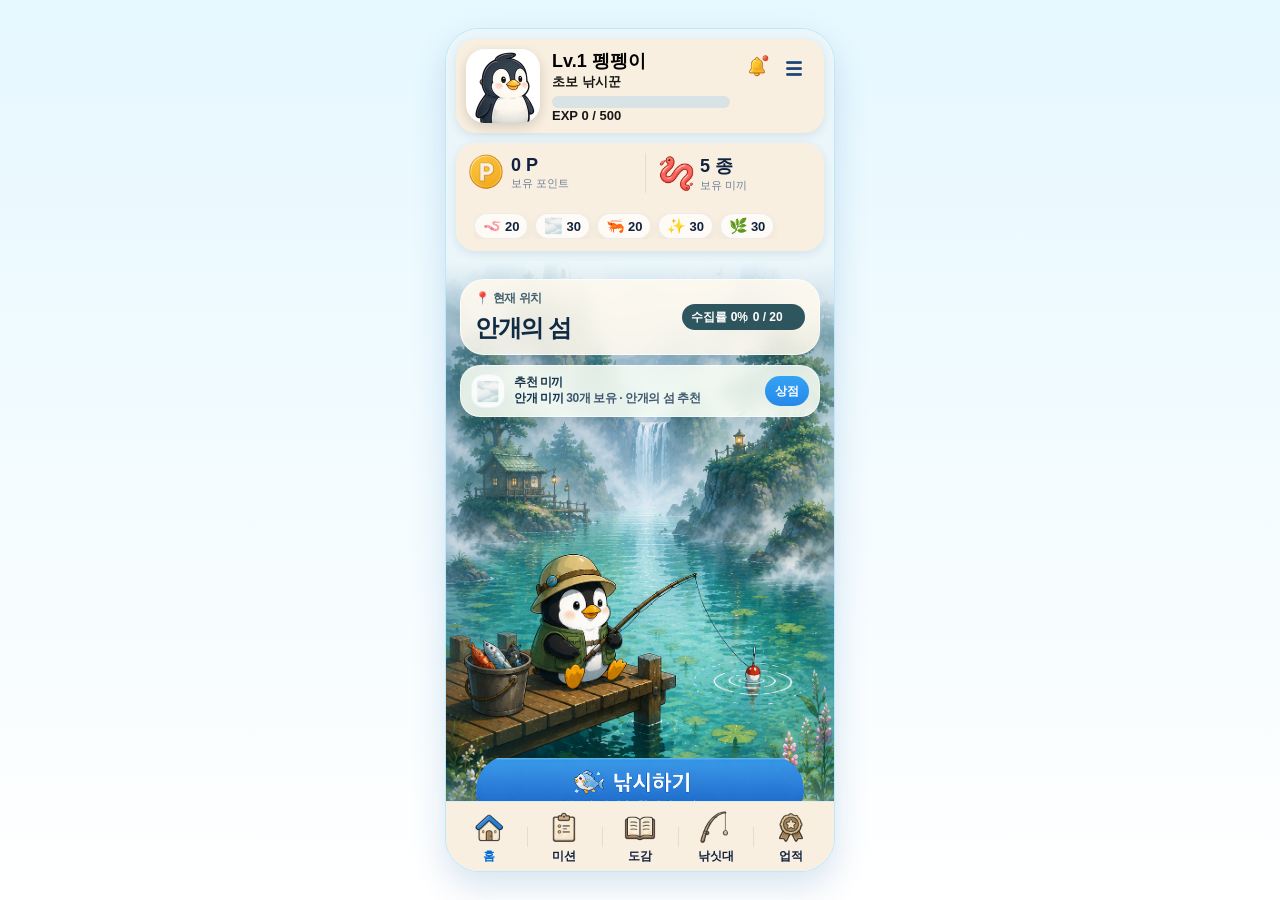
==== commit 81755b70: "Add files via upload" ====
--- a/index.html
+++ b/index.html
@@ -33,8 +33,9 @@
           </article>
           <article>
             <span class="resource"></span>
-            <div class="resource-text"><strong id="homeBait"  class="sub-text">0 개</strong><small>일반 미끼</small></div>
+            <div class="resource-text"><strong id="homeBait"  class="sub-text">0 개</strong><small>보유 미끼</small></div>
           </article>
+          <div class="bait-chip-row" id="homeBaitChips" aria-label="보유 미끼 요약"></div>
         </section>
 
         <section class="map-card map-emerald">
@@ -46,6 +47,15 @@
               <span class="progress-text"><strong>0 / 0</strong></span>
             </div>
           </div>
+
+          <article class="recommended-bait-card" id="homeRecommendedBait" aria-label="추천 미끼">
+            <span class="recommended-bait-icon">🌫️</span>
+            <div>
+              <strong>추천 미끼</strong>
+              <p>안개 미끼 보유 0개</p>
+            </div>
+            <button type="button" data-go="shop">상점</button>
+          </article>
 
           <button type="button" class="fish-cta" data-go="fishing"></button>
         </section>
@@ -140,7 +150,7 @@
         <header class="sub-header">
           <button type="button" data-go="map">‹</button>
           <strong id="regionTitle">에메랄드 호수</strong>
-          <span id="regionHelp">?</span>
+          <button type="button" id="regionHelp" class="region-help-btn" aria-label="지역 가이드 보기">?</button>
         </header>
         <section class="region-visual region-visual-emerald" id="regionVisual">
           <div class="region-sky"></div>
@@ -149,25 +159,34 @@
           <div class="region-land land-b"></div>
           <div class="region-water"></div>
           <div class="region-effect"></div>
+          <div class="region-hero-info">
+            <div class="region-badges">
+              <span id="regionTierBadge">초보자 지역</span>
+              <span id="regionStars">★☆☆☆☆</span>
+            </div>
+            <p id="regionDescription">맵 설명</p>
+          </div>
         </section>
         <section class="card region-summary">
           <div class="donut" id="regionDonut" style="--value:0"><b>0%</b><span>수집률</span></div>
-          <div>
-            <small>발견한 물고기</small>
+          <div class="region-summary-info">
+            <small>도감 진행도</small>
             <strong id="regionFishCount">0 / 0 종</strong>
-            <small>추천 레벨</small>
-            <strong id="regionLevel">Lv.1</strong>
-          </div>
-        </section>
-        <section class="card region-condition">
-          <h2>🧭 탐험 조건</h2>
-          <p id="regionUnlock">기본 지역</p>
+            <div class="region-progress-bar" aria-hidden="true"><i id="regionProgressBar" style="width:0%"></i></div>
+            <div class="region-level-row">
+              <span id="regionLevel">Lv.1</span>
+              <em id="regionLevelLabel">초보자</em>
+            </div>
+          </div>
         </section>
         <section class="card legend-fish">
-          <h2>전설 물고기</h2>
-          <div><span id="regionLegendIcon">❔</span><strong id="regionLegendName">전설 물고기</strong><small id="regionLegendCondition">출현 조건 ???</small></div>
-        </section>
-        <button type="button" class="bottom-primary" id="regionEnterBtn" data-go="fishing">입장하기 <small>🎟 -1</small></button>
+          <div class="legend-head">
+            <h2>전설 물고기</h2>
+            <span id="regionLegendGrade">LEGENDARY</span>
+          </div>
+          <div class="legend-body"><span id="regionLegendIcon">❔</span><strong id="regionLegendName">전설 물고기</strong><small id="regionLegendCondition">출현 조건 ???</small></div>
+        </section>
+        <button type="button" class="bottom-primary" id="regionEnterBtn" data-go="fishing">입장하기 <small>입장권 1개 사용</small></button>
       </div>
 
       <div class="screen" data-screen="mission">
@@ -250,7 +269,7 @@
         <header class="sub-header">
           <button type="button" data-go="home">‹</button>
           <strong>포인트 상점</strong>
-          <span>12,350P</span>
+          <span id="shopPoint">0P</span>
         </header>
         <div class="tabs wrap shop-tabs" id="shopTabs">
           <button type="button" class="active" data-shop-tab="bait">미끼</button>
--- a/css/style.css
+++ b/css/style.css
@@ -75,7 +75,7 @@
 .fish-cta{ width: calc(100% - 60px); margin: 0 30px; min-height: 70px; background: url(../images/icon_fishing_button.webp) center / contain no-repeat; background-size: 100% auto; border-radius: 99px; overflow: hidden; }
 .fish-cta span{font-size:32px}.fish-cta strong{font-size:22px}.fish-cta small{opacity:.85}
 .quick-grid{display:grid;grid-template-columns:1fr 1fr;gap:10px;margin-bottom:12px}.quick-grid button{padding:16px;border-radius:18px;background:white;border:1px solid var(--line);box-shadow:0 6px 16px rgba(0,80,150,.06);font-weight:800}
-.event-banner{ background: url(../images/icon_fishing_banner.webp) no-repeat center; background-size: 100% auto; border-radius: 15px; min-height: 65px; overflow: hidden; width: calc(100% - 20px); margin: 10px 10px 0;}.event-banner strong,.event-banner span{display:block}.event-banner b{position:absolute;right:18px;bottom:3px;font-size:48px}
+.event-banner{ background: url(../images/icon_fishing_banner.webp) no-repeat center; background-size: 100% auto; border-radius: 15px; min-height: 80px; overflow: hidden; width: calc(100% - 20px); margin: 10px 10px 0;}.event-banner strong,.event-banner span{display:block}.event-banner b{position:absolute;right:18px;bottom:3px;font-size:48px}
 .sub-header{display:flex;align-items:center;justify-content:space-between;margin-bottom:14px;height:38px}.sub-header button{width:36px;height:36px;border-radius:50%;background:white;box-shadow:0 4px 12px rgba(0,80,150,.1);font-size:24px}.sub-header strong{font-size:18px}.sub-header span{font-size: 12px;color: #000;font-weight: 600;background: #F9EFE0;box-shadow: 0px 3px 10px rgba(43, 56, 76, 0.10);border-radius: 20px;padding: 7px 14px;}.floating{position:relative;z-index:5;color:white}.floating button{font-size: 16px;color:#123;background:rgba(255,255,255,.85)}
 .fishing-screen{background:linear-gradient(#36bfff 0%,#c8f5ff 42%,#0782bd 43%,#015f9e 100%);overflow:hidden}
 .sky{position:absolute;left:0;right:0;top:0;height:44%;background:radial-gradient(circle at 20% 20%,rgba(255,255,255,.9) 0 30px,transparent 31px),linear-gradient(#30b8ff,#b8edff)}
@@ -114,28 +114,153 @@
 .bottom-nav .img { width: 40px; }
 
 
+
 .modal{display:none;position:absolute;inset:0;z-index:50}
 .modal.is-open{display:block}
-.modal-dim{position:absolute;inset:0;background:rgba(5,24,47,.45);backdrop-filter:blur(3px)}
-.modal-card{position:absolute;left:50%;top:50%;width:min(calc(100% - 34px),390px);aspect-ratio:1500/2167;transform:translate(-50%,-50%);background:url(../images/img-modal.webp) center/100% 100% no-repeat;box-shadow:0 22px 54px rgba(0,40,90,.28);overflow:hidden}
-.modal-card h2{font-size:20px;margin:0 0 12px}
-.modal-card ul{margin:0;padding:0;list-style:none;display:grid;gap:10px}
-.modal-card li,.modal-card button.menu-item{width:100%;display:flex;justify-content:space-between;align-items:center;padding:15px;border-top:1px solid #f1f8fd;color:#183856;font-weight:800}
-.modal-card li:last-child,.modal-card button.menu-item:last-child{border-bottom:1px solid #f1f8fd}
-.modal-close{width:100%;height:48px;margin-top:16px;border-radius:14px;background:linear-gradient(#2aa8ff,#006de0);color:white;font-weight:900}
+.modal-dim{position:absolute;inset:0;background:rgba(5,24,47,.48);backdrop-filter:blur(5px);-webkit-backdrop-filter:blur(5px)}
+
+/* 일반 팝업: 전체메뉴 톤앤매너에 맞춘 미니 양피지/나무 UI */
+.modal-card{
+  position:absolute;
+  left:50%;
+  top:50%;
+  width:min(calc(100% - 34px),356px);
+  min-height:226px;
+  padding:62px 24px 24px;
+  transform:translate(-50%,-50%);
+  overflow:visible;
+  border-radius:28px;
+  border:7px solid #8a5524;
+  color:#4a2b16;
+  background:
+    radial-gradient(circle at 14% 18%, rgba(255,255,255,.52) 0 2px, transparent 3px 100%),
+    radial-gradient(circle at 86% 76%, rgba(123,77,31,.12) 0 16%, transparent 38%),
+    radial-gradient(circle at 18% 84%, rgba(157,103,45,.10) 0 12%, transparent 34%),
+    linear-gradient(135deg, rgba(255,255,255,.26), transparent 30% 70%, rgba(117,70,23,.12)),
+    #f5e2b8;
+  box-shadow:
+    inset 0 0 0 4px rgba(255,246,218,.84),
+    inset 0 0 0 7px rgba(176,121,55,.26),
+    inset 0 -12px 22px rgba(121,76,27,.16),
+    0 8px 0 #633817,
+    0 20px 34px rgba(0,0,0,.36);
+}
+.modal-card::before,
+.modal-card::after{
+  content:'';
+  position:absolute;
+  pointer-events:none;
+  z-index:0;
+}
+.modal-card::before{
+  inset:10px;
+  border-radius:20px;
+  border:2px solid rgba(190,139,70,.45);
+  box-shadow:inset 0 1px 0 rgba(255,255,255,.34), inset 0 -1px 0 rgba(98,57,21,.16);
+}
+.modal-card::after{
+  left:18px;right:18px;bottom:10px;height:12px;border-radius:50%;
+  background:radial-gradient(ellipse at center, rgba(79,45,16,.18), transparent 70%);
+  filter:blur(2px);
+}
+.modal-card h2{
+  position:absolute;
+  left:50%;
+  top:-34px;
+  z-index:2;
+  width:max-content;
+  max-width:calc(100% - 52px);
+  min-width:188px;
+  min-height:58px;
+  margin:0;
+  padding:9px 30px 12px;
+  display:flex;
+  align-items:center;
+  justify-content:center;
+  text-align:center;
+  white-space:nowrap;
+  line-height:1.05;
+  transform:translateX(-50%);
+  color:#fff5cf;
+  font-size:clamp(22px, 5.2vw, 28px);
+  font-weight:900;
+  letter-spacing:-.04em;
+  text-shadow:0 3px 0 rgba(83,47,16,.72);
+  border-radius:0 0 21px 21px;
+  border:6px solid #754316;
+  border-top:0;
+  background:
+    linear-gradient(90deg, rgba(104,61,22,.26), transparent 15% 85%, rgba(104,61,22,.26)),
+    repeating-linear-gradient(0deg, rgba(255,255,255,.045) 0 2px, transparent 2px 8px),
+    linear-gradient(#bd803d,#9d6026 58%,#7a451b);
+  box-shadow:
+    inset 0 2px 0 rgba(255,228,157,.36),
+    inset 0 -6px 0 rgba(84,43,11,.32),
+    0 5px 0 #57300f;
+}
+.modal-card h2::before,
+.modal-card h2::after{
+  content:'';
+  position:absolute;
+  top:10px;
+  width:8px;height:8px;
+  border-radius:50%;
+  background:#5e3513;
+  box-shadow:inset 0 1px 0 rgba(255,230,160,.35);
+}
+.modal-card h2::before{left:12px}
+.modal-card h2::after{right:12px}
+#modalBody{position:relative;z-index:1;text-align:center;font-size:20px;font-weight:800;line-height:1.55;letter-spacing:-.04em;color:#4a2b16}
+#modalBody p{margin:0;line-height:1.55!important}
+.modal-card ul{position:relative;z-index:1;margin:0;padding:0;list-style:none;display:grid;gap:9px;text-align:left}
+.modal-card li{padding:11px 13px;border-radius:15px;border:2px solid rgba(180,130,66,.45);background:rgba(255,247,221,.48);font-weight:800;color:#4a2b16}
+.modal-card button.menu-item{width:100%;display:flex;justify-content:space-between;align-items:center;padding:15px;border-top:1px solid #f1f8fd;color:#183856;font-weight:800}
+.modal-close{
+  position:relative;
+  z-index:1;
+  width:100%;
+  height:58px;
+  margin-top:26px;
+  border-radius:19px;
+  border:5px solid #5a3213;
+  background:
+    linear-gradient(90deg, rgba(96,54,18,.24), transparent 18% 82%, rgba(96,54,18,.24)),
+    repeating-linear-gradient(0deg, rgba(255,255,255,.04) 0 2px, transparent 2px 7px),
+    linear-gradient(#bf7f39,#9a5c24 58%,#7a451b);
+  color:#fff6d8;
+  font-size:24px;
+  font-weight:900;
+  text-shadow:0 3px 0 rgba(71,38,11,.7);
+  box-shadow:inset 0 2px 0 rgba(255,231,162,.32), inset 0 -7px 0 rgba(64,32,8,.32), 0 6px 0 #3d220d;
+}
+.modal-close:active{transform:translateY(4px);box-shadow:inset 0 2px 0 rgba(255,231,162,.28), inset 0 -4px 0 rgba(64,32,8,.28), 0 2px 0 #3d220d}
 .modal-x{display:none}
 
-/* img-modal.webp 안에 이미 그려진 UI 위치에 실제 클릭 영역을 맞춤 */
-.modal-card.is-menu-modal{box-shadow:0 22px 54px rgba(0,40,90,.28)}
+/* 전체메뉴는 기존 img-modal.webp 기반 UI 유지 */
+.modal-card.is-menu-modal{
+  width:min(calc(100% - 34px),390px);
+  min-height:0;
+  aspect-ratio:1500/2167;
+  padding:0;
+  border:0;
+  border-radius:0;
+  background:url(../images/img-modal.webp) center/100% 100% no-repeat;
+  box-shadow:none;
+  overflow:hidden;
+}
+.modal-card.is-menu-modal::before,
+.modal-card.is-menu-modal::after,
+.modal-card.is-menu-modal h2::before,
+.modal-card.is-menu-modal h2::after{display:none}
 .modal-card.is-menu-modal #modalTitle{position:absolute;width:1px;height:1px;overflow:hidden;clip:rect(0,0,0,0)}
-.modal-card.is-menu-modal #modalBody{position:absolute;inset:0}
-.modal-card.is-menu-modal .menu-item{position:absolute;left:9.4%;width:81.2%;height:11.2%;padding:0;border:0;background:transparent;color:transparent;font-size:0}
+.modal-card.is-menu-modal #modalBody{position:absolute;inset:0;text-align:initial;font-size:initial;font-weight:initial;line-height:normal;color:initial}
+.modal-card.is-menu-modal .menu-item{position:absolute;left:9.4%;width:81.2%;height:11.2%;padding:0;border:0;background:transparent;color:transparent;font-size:0;box-shadow:none}
 .modal-card.is-menu-modal .menu-item span{display:none}
 .modal-card.is-menu-modal .menu-item:nth-child(1){top:29.2%}
 .modal-card.is-menu-modal .menu-item:nth-child(2){top:44.5%}
 .modal-card.is-menu-modal .menu-item:nth-child(3){top:59.8%}
 .modal-card.is-menu-modal .menu-item:nth-child(4){top:75.1%}
-.modal-card.is-menu-modal .modal-close{position:absolute;left:34.2%;bottom:2.4%;width:31.6%;height:6.6%;margin:0;border-radius:0;background:transparent;color:transparent;font-size:0}
+.modal-card.is-menu-modal .modal-close{position:absolute;left:34.2%;bottom:2.4%;width:31.6%;height:6.6%;margin:0;border-radius:0;background:transparent;color:transparent;font-size:0;border:0;box-shadow:none;text-shadow:none}
 .modal-card.is-menu-modal .modal-x{display:block;position:absolute;right:1.4%;top:3.9%;z-index:2;width:10.6%;height:7.4%;background:transparent}
 .toast{position:absolute;left:20px;right:20px;bottom:88px;z-index:60;min-height:46px;padding:13px 16px;border-radius:16px;background:rgba(13,36,72,.92);color:white;display:none;text-align:center;font-weight:800;box-shadow:0 10px 28px rgba(0,0,0,.22)}
 .toast.is-show{display:block;animation:toastIn .22s ease-out}
@@ -1094,7 +1219,7 @@
   100%{opacity:0;transform:translate(-50%,-50%) scale(1.8)}
 }
 
-.fishing-screen.is-casting .penguin-fishing{
+/* .fishing-screen.is-casting .penguin-fishing{
   animation:penguinCast .9s ease-out;
 }
 .fishing-screen.is-casting .rod-stick{
@@ -1105,7 +1230,7 @@
 }
 .fishing-screen.is-casting .bobber{
   animation:bobberCast .95s ease-out,bobberIdle 1.15s ease-in-out .95s infinite;
-}
+} */
 
 @keyframes penguinCast{
   0%{transform:rotate(0deg)}
@@ -3341,11 +3466,11 @@
 
 .header-actions .icon_bell { 
   background: url('../images/icon_bell.webp') center no-repeat;
-  background-size: 90% auto;
+  background-size: 80% auto;
   width:40px;
   height:40px;
 }
-.header-actions .icon_bell.on { 
+.header-actions .icon_bell_on { 
   background: url('../images/icon_bell_on.webp') center no-repeat;
   background-size: 90% auto;
 }
@@ -3833,12 +3958,12 @@
 }
 
 .fishing-screen .fishing-panel .gauge .good{
-  flex:.57 !important;
+  flex:.1 !important;
   background:#ffd34e !important;
 }
 
 .fishing-screen .fishing-panel .gauge .best{
-  flex:.25 !important;
+  flex:.1 !important;
   background:#36db8d !important;
   box-shadow:inset 0 0 0 2px rgba(255,255,255,.45) !important;
 }
@@ -4591,3 +4716,5450 @@
   background:linear-gradient(180deg,#FFD76A,#F6A623)!important;
   color:#6b4300!important;
 }
+
+/* =========================================================
+   2026-06 UI Balance Patch
+   - 홈 화면 톤앤매너 기준으로 팝업 스타일 재정리
+   - HTML/JS 수정 없이 CSS 오버라이드만 적용
+   ========================================================= */
+:root{
+  --popup-cream:#F5EDDE;
+  --popup-cream-2:#FFF8EA;
+  --popup-line:#E3CFAD;
+  --popup-line-2:#D7BC8F;
+  --popup-text:#2B2118;
+  --popup-muted:#60738A;
+  --popup-blue:#2588EA;
+  --popup-blue-dark:#1269D0;
+  --popup-shadow:0 18px 36px rgba(55,88,102,.26);
+}
+
+.modal-dim{
+  background:rgba(17,42,56,.48);
+  backdrop-filter:blur(5px);
+  -webkit-backdrop-filter:blur(5px);
+}
+
+/* 공통 팝업: 과한 나무/양피지 표현을 줄이고 홈 카드와 동일한 베이지 카드형으로 정리 */
+.modal-card{
+  width:min(calc(100% - 42px), 390px);
+  min-height:auto;
+  padding:76px 22px 24px;
+  border:0;
+  border-radius:30px;
+  color:var(--popup-text);
+  background:
+    linear-gradient(135deg, rgba(255,255,255,.34), rgba(255,255,255,0) 34% 70%, rgba(215,188,143,.15)),
+    repeating-linear-gradient(135deg, rgba(215,188,143,.13) 0 1px, transparent 1px 14px),
+    var(--popup-cream);
+  box-shadow:var(--popup-shadow);
+  overflow:visible;
+}
+
+.modal-card::before{
+  inset:12px;
+  border-radius:24px;
+  border:2px solid rgba(227,207,173,.9);
+  box-shadow:inset 0 1px 0 rgba(255,255,255,.65);
+  z-index:0;
+}
+
+.modal-card::after{
+  display:none;
+}
+
+.modal-card h2{
+  top:-32px;
+  min-width:174px;
+  min-height:64px;
+  padding:12px 30px 14px;
+  color:var(--popup-text);
+  text-shadow:none;
+  border:2px solid var(--popup-line-2);
+  border-radius:22px;
+  background:
+    linear-gradient(180deg, #FFF7E4 0%, #F4E0B9 100%);
+  box-shadow:
+    inset 0 2px 0 rgba(255,255,255,.75),
+    0 5px 0 rgba(119,78,33,.30),
+    0 10px 16px rgba(74,49,24,.16);
+  font-size:clamp(24px, 6vw, 31px);
+  font-weight:900;
+  letter-spacing:-.055em;
+}
+
+.modal-card h2::before,
+.modal-card h2::after{
+  top:50%;
+  width:52px;
+  height:13px;
+  border-radius:999px;
+  background:repeating-linear-gradient(45deg, #9B6427 0 8px, #6F431A 8px 15px);
+  box-shadow:0 3px 0 rgba(81,48,19,.24);
+  transform:translateY(-50%);
+}
+.modal-card h2::before{left:-44px}
+.modal-card h2::after{right:-44px}
+
+#modalBody{
+  position:relative;
+  z-index:1;
+  color:var(--popup-text);
+  font-size:22px;
+  font-weight:900;
+  line-height:1.45;
+  letter-spacing:-.055em;
+}
+
+#modalBody p{
+  margin:0;
+  padding:32px 22px;
+  border:2px solid var(--popup-line);
+  border-radius:22px;
+  background:rgba(255,248,234,.74);
+  box-shadow:inset 0 1px 0 rgba(255,255,255,.66), 0 4px 10px rgba(111,79,37,.08);
+}
+
+.modal-card ul{
+  gap:14px;
+}
+
+.modal-card li{
+  min-height:82px;
+  display:flex;
+  align-items:center;
+  padding:18px 20px;
+  border:2px solid var(--popup-line);
+  border-radius:22px;
+  background:rgba(255,248,234,.78);
+  box-shadow:inset 0 1px 0 rgba(255,255,255,.68), 0 4px 10px rgba(111,79,37,.08);
+  color:var(--popup-text);
+  font-size:22px;
+  font-weight:900;
+  line-height:1.42;
+  letter-spacing:-.055em;
+}
+
+.modal-close{
+  height:58px;
+  max-width:240px;
+  margin:26px auto 0;
+  display:block;
+  border:0;
+  border-radius:999px;
+  background:linear-gradient(180deg, #3AA0F5 0%, var(--popup-blue) 48%, var(--popup-blue-dark) 100%);
+  color:#fff;
+  font-size:26px;
+  font-weight:900;
+  letter-spacing:-.055em;
+  text-shadow:0 2px 0 rgba(0,55,120,.25);
+  box-shadow:
+    inset 0 2px 0 rgba(255,255,255,.38),
+    0 6px 0 #0A54AA,
+    0 12px 18px rgba(22,114,216,.25);
+}
+.modal-close:active{
+  transform:translateY(4px);
+  box-shadow:
+    inset 0 2px 0 rgba(255,255,255,.28),
+    0 2px 0 #0A54AA,
+    0 7px 12px rgba(22,114,216,.22);
+}
+
+.modal-x{
+  display:block;
+  position:absolute;
+  right:-9px;
+  top:-9px;
+  z-index:4;
+  width:46px;
+  height:46px;
+  border:2px solid var(--popup-line-2);
+  border-radius:50%;
+  background:#FFF3D8;
+  box-shadow:0 5px 12px rgba(64,47,26,.18);
+}
+.modal-x::before,
+.modal-x::after{
+  content:'';
+  position:absolute;
+  left:50%;top:50%;
+  width:22px;height:4px;
+  border-radius:999px;
+  background:#5A3A23;
+}
+.modal-x::before{transform:translate(-50%,-50%) rotate(45deg)}
+.modal-x::after{transform:translate(-50%,-50%) rotate(-45deg)}
+
+/* 전체 메뉴도 이미지 배경 의존도를 제거하고 홈 UI와 같은 카드형 메뉴로 재구성 */
+.modal-card.is-menu-modal{
+  width:min(calc(100% - 34px), 390px);
+  aspect-ratio:auto;
+  min-height:auto;
+  padding:98px 22px 86px;
+  border:0;
+  border-radius:30px;
+  background:
+    linear-gradient(135deg, rgba(255,255,255,.34), rgba(255,255,255,0) 34% 70%, rgba(215,188,143,.15)),
+    repeating-linear-gradient(135deg, rgba(215,188,143,.13) 0 1px, transparent 1px 14px),
+    var(--popup-cream);
+  box-shadow:var(--popup-shadow);
+  overflow:visible;
+}
+.modal-card.is-menu-modal::before{
+  display:block;
+  inset:12px;
+  border-radius:24px;
+  border:2px solid rgba(227,207,173,.9);
+}
+.modal-card.is-menu-modal #modalTitle{
+  position:absolute;
+  left:50%;top:-32px;
+  width:max-content;height:auto;overflow:visible;clip:auto;
+  min-width:174px;min-height:64px;
+}
+.modal-card.is-menu-modal #modalBody{
+  position:relative;
+  inset:auto;
+  z-index:1;
+  display:grid;
+  gap:12px;
+  text-align:initial;
+  font-size:initial;
+  font-weight:initial;
+  line-height:normal;
+  color:initial;
+}
+.modal-card.is-menu-modal .menu-item{
+  position:relative;
+  left:auto;top:auto!important;
+  width:100%;height:78px;
+  display:flex;
+  align-items:center;
+  justify-content:space-between;
+  padding:0 22px 0 86px;
+  border:2px solid var(--popup-line);
+  border-radius:20px;
+  background:rgba(255,248,234,.82);
+  box-shadow:inset 0 1px 0 rgba(255,255,255,.68), 0 4px 10px rgba(111,79,37,.08);
+  color:var(--popup-text);
+  font-size:25px;
+  font-weight:900;
+  letter-spacing:-.055em;
+}
+.modal-card.is-menu-modal .menu-item span{
+  display:block;
+  color:#4A3526;
+  font-size:34px;
+  line-height:1;
+}
+.modal-card.is-menu-modal .menu-item::before{
+  content:'';
+  position:absolute;
+  left:20px;top:50%;
+  width:48px;height:48px;
+  transform:translateY(-50%);
+  background-size:contain;
+  background-repeat:no-repeat;
+  background-position:center;
+}
+.modal-card.is-menu-modal .menu-item[data-go="map"]::before{background-image:url(../images/icon_gnb_home.webp)}
+.modal-card.is-menu-modal .menu-item[data-go="shop"]::before{background-image:url(../images/icon_resource.webp)}
+.modal-card.is-menu-modal .menu-item[data-go="ranking"]::before{background-image:url(../images/icon_gnb_achievements.webp)}
+.modal-card.is-menu-modal .menu-item[data-go="mission"]::before{background-image:url(../images/icon_gnb_mission.webp)}
+
+.modal-card.is-menu-modal .modal-close{
+  position:absolute;
+  left:50%;bottom:22px;
+  width:220px;height:56px;
+  margin:0;
+  transform:translateX(-50%);
+  border:0;
+  border-radius:999px;
+  background:linear-gradient(180deg, #3AA0F5 0%, var(--popup-blue) 48%, var(--popup-blue-dark) 100%);
+  color:#fff;
+  font-size:24px;
+  box-shadow:inset 0 2px 0 rgba(255,255,255,.38), 0 6px 0 #0A54AA, 0 12px 18px rgba(22,114,216,.25);
+  text-shadow:0 2px 0 rgba(0,55,120,.25);
+}
+.modal-card.is-menu-modal .modal-close::after{content:'  ×'}
+.modal-card.is-menu-modal .modal-x{
+  display:block;
+  right:-9px;top:-9px;
+  width:46px;height:46px;
+  background:#FFF3D8;
+}
+
+@media (max-width:360px){
+  .modal-card,
+  .modal-card.is-menu-modal{width:calc(100% - 26px);padding-left:18px;padding-right:18px}
+  .modal-card h2{font-size:24px;min-width:154px}
+  .modal-card h2::before,.modal-card h2::after{width:38px}
+  .modal-card h2::before{left:-32px}
+  .modal-card h2::after{right:-32px}
+  .modal-card.is-menu-modal .menu-item{height:72px;font-size:22px;padding-left:78px}
+  .modal-card li{font-size:20px;min-height:76px}
+}
+
+/* =========================================================
+   2026-06 Popup Balance Patch v2
+   - 홈 화면과 같은 밝은 베이지 카드 + 블루 CTA 톤
+   - 제목/간격/버튼 과밀감 완화
+   - 결과 팝업도 같은 카드 문법으로 통일
+   ========================================================= */
+:root{
+  --ui-cream:#F4EADB;
+  --ui-cream-light:#FFF8EA;
+  --ui-line:#E4D0AE;
+  --ui-line-dark:#CBAE7D;
+  --ui-ink:#2B2118;
+  --ui-sub:#64758A;
+  --ui-blue:#2588EA;
+  --ui-blue2:#126FDC;
+  --ui-shadow:0 18px 40px rgba(39,78,92,.24);
+}
+
+.modal-card,
+.modal-card.is-menu-modal{
+  width:min(calc(100% - 40px), 372px)!important;
+  border-radius:28px!important;
+  padding:68px 20px 22px!important;
+  background:
+    linear-gradient(180deg, rgba(255,255,255,.42), rgba(255,255,255,.12)),
+    repeating-linear-gradient(135deg, rgba(210,185,145,.10) 0 1px, transparent 1px 15px),
+    var(--ui-cream)!important;
+  box-shadow:var(--ui-shadow)!important;
+}
+.modal-card::before,
+.modal-card.is-menu-modal::before{
+  display:block!important;
+  inset:14px!important;
+  border-radius:22px!important;
+  border:2px solid rgba(228,208,174,.86)!important;
+  box-shadow:inset 0 1px 0 rgba(255,255,255,.7)!important;
+}
+.modal-card h2,
+.modal-card.is-menu-modal #modalTitle{
+  top:-26px!important;
+  min-width:142px!important;
+  min-height:56px!important;
+  padding:8px 24px 10px!important;
+  border-radius:20px!important;
+  border:2px solid var(--ui-line-dark)!important;
+  background:linear-gradient(180deg,#FFF8E7 0%,#F4E2BE 100%)!important;
+  color:var(--ui-ink)!important;
+  font-size:clamp(24px,5.5vw,30px)!important;
+  line-height:1.05!important;
+  letter-spacing:-.06em!important;
+  text-shadow:none!important;
+  box-shadow:inset 0 2px 0 rgba(255,255,255,.85),0 4px 0 rgba(135,93,46,.25),0 10px 16px rgba(73,49,25,.13)!important;
+}
+.modal-card h2::before,
+.modal-card h2::after{
+  width:44px!important;
+  height:11px!important;
+  opacity:.9!important;
+}
+.modal-card h2::before{left:-36px!important}
+.modal-card h2::after{right:-36px!important}
+.modal-x,
+.modal-card.is-menu-modal .modal-x{
+  right:-4px!important;
+  top:-4px!important;
+  width:42px!important;
+  height:42px!important;
+  background:#FFF6E4!important;
+  border:2px solid var(--ui-line-dark)!important;
+  box-shadow:0 5px 12px rgba(64,47,26,.15)!important;
+}
+.modal-x::before,.modal-x::after{width:20px!important;height:4px!important;background:#5A3A23!important}
+
+#modalBody{font-size:20px!important;line-height:1.45!important;color:var(--ui-ink)!important}
+#modalBody p{
+  padding:30px 20px!important;
+  border:2px solid var(--ui-line)!important;
+  border-radius:22px!important;
+  background:rgba(255,248,234,.72)!important;
+  box-shadow:inset 0 1px 0 rgba(255,255,255,.7),0 4px 10px rgba(111,79,37,.06)!important;
+}
+.modal-card ul{gap:12px!important}
+.modal-card li{
+  min-height:76px!important;
+  padding:18px 18px!important;
+  border:2px solid var(--ui-line)!important;
+  border-radius:21px!important;
+  background:rgba(255,248,234,.74)!important;
+  font-size:19px!important;
+  line-height:1.48!important;
+  letter-spacing:-.055em!important;
+  box-shadow:inset 0 1px 0 rgba(255,255,255,.68),0 4px 10px rgba(111,79,37,.06)!important;
+}
+.modal-close,
+.modal-card.is-menu-modal .modal-close{
+  width:220px!important;
+  max-width:76%!important;
+  height:56px!important;
+  margin:24px auto 0!important;
+  border-radius:999px!important;
+  background:linear-gradient(180deg,#39A0F5 0%,var(--ui-blue) 52%,var(--ui-blue2) 100%)!important;
+  color:#fff!important;
+  border:0!important;
+  font-size:24px!important;
+  font-weight:900!important;
+  text-shadow:0 2px 0 rgba(0,55,120,.24)!important;
+  box-shadow:inset 0 2px 0 rgba(255,255,255,.38),0 6px 0 #0A57B2,0 12px 18px rgba(22,114,216,.22)!important;
+}
+.modal-card.is-menu-modal .modal-close{
+  position:relative!important;
+  left:auto!important;
+  bottom:auto!important;
+  transform:none!important;
+}
+.modal-card.is-menu-modal .modal-close::after{content:''!important}
+
+/* 전체 메뉴: 정보 위계 추가 */
+.modal-card.is-menu-modal{padding-top:76px!important;padding-bottom:22px!important;aspect-ratio:auto!important;min-height:auto!important;overflow:visible!important}
+.modal-card.is-menu-modal #modalTitle{position:absolute!important;left:50%!important;transform:translateX(-50%)!important;width:max-content!important;height:auto!important;overflow:visible!important;clip:auto!important;display:flex!important;align-items:center!important;justify-content:center!important}
+.modal-card.is-menu-modal #modalBody{position:relative!important;inset:auto!important;display:grid!important;gap:10px!important;z-index:1!important}
+.modal-card.is-menu-modal .menu-item{
+  position:relative!important;
+  inset:auto!important;
+  left:auto!important;
+  top:auto!important;
+  width:100%!important;
+  height:76px!important;
+  padding:13px 44px 13px 76px!important;
+  border:2px solid var(--ui-line)!important;
+  border-radius:20px!important;
+  background:rgba(255,248,234,.78)!important;
+  color:var(--ui-ink)!important;
+  font-size:22px!important;
+  line-height:1!important;
+  letter-spacing:-.055em!important;
+  box-shadow:inset 0 1px 0 rgba(255,255,255,.68),0 4px 10px rgba(111,79,37,.06)!important;
+  justify-content:flex-start!important;
+  text-align:left!important;
+}
+.modal-card.is-menu-modal .menu-item::before{left:18px!important;width:42px!important;height:42px!important}
+.modal-card.is-menu-modal .menu-item::after{
+  position:absolute;
+  left:76px;
+  bottom:14px;
+  color:var(--ui-sub);
+  font-size:13px;
+  font-weight:800;
+  letter-spacing:-.04em;
+}
+.modal-card.is-menu-modal .menu-item[data-go="map"]::after{content:'새로운 낚시터를 탐험하세요!'}
+.modal-card.is-menu-modal .menu-item[data-go="shop"]::after{content:'미끼와 장비를 구입하세요!'}
+.modal-card.is-menu-modal .menu-item[data-go="ranking"]::after{content:'최고의 낚시왕에 도전하세요!'}
+.modal-card.is-menu-modal .menu-item[data-go="mission"]::after{content:'미션을 완료하고 보상을 받으세요!'}
+.modal-card.is-menu-modal .menu-item span{
+  display:block!important;
+  position:absolute;
+  right:20px;
+  top:50%;
+  transform:translateY(-50%);
+  color:#4A3526!important;
+  font-size:30px!important;
+}
+.modal-card.is-menu-modal .menu-item[data-go="shop"]::before{background-image:url(../images/icon_worm.webp)!important}
+
+/* 결과 팝업: 흰 카드 느낌을 줄이고 홈과 같은 베이지/블루 균형으로 조정 */
+.result-screen{background:rgba(7,31,48,.52)!important;backdrop-filter:blur(6px)!important;-webkit-backdrop-filter:blur(6px)!important}
+.result-screen::before{background:radial-gradient(circle at 50% 20%,rgba(112,205,255,.25),transparent 38%)!important}
+.result-card{
+  width:min(calc(100% - 40px), 360px)!important;
+  padding:70px 20px 22px!important;
+  border-radius:28px!important;
+  background:var(--ui-cream-light)!important;
+  box-shadow:var(--ui-shadow)!important;
+  overflow:visible!important;
+}
+.result-card::before{
+  left:50%!important;
+  right:auto!important;
+  top:-26px!important;
+  width:auto!important;
+  min-width:164px!important;
+  height:56px!important;
+  padding:0 24px!important;
+  border-radius:20px!important;
+  transform:translateX(-50%)!important;
+  background:linear-gradient(180deg,#3AA0F5,#1478E3)!important;
+  border:2px solid rgba(255,255,255,.45)!important;
+  box-shadow:0 5px 0 rgba(10,87,178,.48),0 10px 16px rgba(22,114,216,.2)!important;
+}
+.result-card.is-fail::before{background:linear-gradient(180deg,#7E96AF,#4A6788)!important;box-shadow:0 5px 0 rgba(48,73,99,.52),0 10px 16px rgba(28,48,72,.2)!important}
+.result-card h1{
+  position:absolute!important;
+  left:50%!important;
+  top:-16px!important;
+  transform:translateX(-50%)!important;
+  margin:0!important;
+  min-height:34px!important;
+  padding:0 10px!important;
+  background:transparent!important;
+  color:#fff!important;
+  font-size:23px!important;
+  white-space:nowrap!important;
+  z-index:2!important;
+}
+.result-fish-asset{width:98px!important;height:98px!important;margin:0 auto!important}
+.result-fish,.fish-illust{margin:0 auto 8px!important;font-size:66px!important;filter:drop-shadow(0 12px 18px rgba(0,41,90,.18))!important}
+.result-card h2{font-size:25px!important;color:#102447!important;margin-top:4px!important}
+.result-card .grade,.result-grade{margin:8px auto 16px!important;height:30px!important;background:#8B98A8!important;font-size:14px!important}
+.reward-list{background:#F7FBFF!important;border:1px solid #DDEAF4!important;border-radius:22px!important;margin-bottom:18px!important;padding:8px 14px!important}
+.result-card .button-row button,.result-card .primary,.result-card .secondary{border-radius:18px!important;min-height:54px!important;font-size:19px!important;box-shadow:none!important}
+.result-card .primary{background:linear-gradient(180deg,#2FA4F7,#087BE8)!important}
+.result-card .secondary{background:linear-gradient(180deg,#FFC94D,#FF9C12)!important}
+
+@media (max-width:360px){
+  .modal-card,.modal-card.is-menu-modal,.result-card{width:calc(100% - 28px)!important}
+  .modal-card h2,.modal-card.is-menu-modal #modalTitle{font-size:24px!important;min-width:132px!important}
+  .modal-card h2::before,.modal-card h2::after{width:34px!important}
+  .modal-card h2::before{left:-28px!important}.modal-card h2::after{right:-28px!important}
+  .modal-card.is-menu-modal .menu-item{height:72px!important;font-size:20px!important;padding-left:72px!important}
+  .modal-card.is-menu-modal .menu-item::after{left:72px!important;font-size:12px!important}
+}
+
+/* =========================================================
+   2026-06 Popup Typography Patch v3
+   - 팝업 텍스트 크기/행간/정렬 정리
+   - 메뉴명과 설명 겹침 방지
+   ========================================================= */
+.modal-card h2,
+.modal-card.is-menu-modal #modalTitle{
+  font-size:clamp(22px,5.1vw,27px)!important;
+  line-height:1.08!important;
+  letter-spacing:-.055em!important;
+  min-height:54px!important;
+  padding:8px 22px 10px!important;
+  white-space:nowrap!important;
+}
+
+#modalBody{
+  font-size:18px!important;
+  line-height:1.55!important;
+  letter-spacing:-.045em!important;
+  text-align:left!important;
+}
+
+#modalBody p{
+  font-size:21px!important;
+  line-height:1.52!important;
+  font-weight:800!important;
+  letter-spacing:-.05em!important;
+  text-align:center!important;
+  word-break:keep-all!important;
+  padding:30px 22px!important;
+}
+
+.modal-card ul{
+  gap:14px!important;
+}
+
+.modal-card li{
+  min-height:86px!important;
+  padding:18px 20px!important;
+  font-size:18px!important;
+  line-height:1.55!important;
+  font-weight:800!important;
+  letter-spacing:-.045em!important;
+  word-break:keep-all!important;
+}
+
+.modal-close,
+.modal-card.is-menu-modal .modal-close{
+  height:54px!important;
+  font-size:22px!important;
+  line-height:54px!important;
+  letter-spacing:-.045em!important;
+}
+
+/* 전체 메뉴: 제목/설명 계층 분리 */
+.modal-card.is-menu-modal #modalBody{
+  gap:12px!important;
+}
+
+.modal-card.is-menu-modal .menu-item{
+  height:86px!important;
+  padding:18px 48px 18px 80px!important;
+  display:flex!important;
+  align-items:flex-start!important;
+  justify-content:flex-start!important;
+  font-size:24px!important;
+  line-height:1.15!important;
+  font-weight:900!important;
+  letter-spacing:-.055em!important;
+  word-break:keep-all!important;
+}
+
+.modal-card.is-menu-modal .menu-item::before{
+  left:22px!important;
+  width:38px!important;
+  height:38px!important;
+}
+
+.modal-card.is-menu-modal .menu-item::after{
+  left:80px!important;
+  top:48px!important;
+  bottom:auto!important;
+  right:48px!important;
+  color:var(--ui-sub)!important;
+  font-size:14px!important;
+  line-height:1.25!important;
+  font-weight:700!important;
+  letter-spacing:-.035em!important;
+  white-space:normal!important;
+}
+
+.modal-card.is-menu-modal .menu-item span{
+  right:20px!important;
+  top:50%!important;
+  font-size:28px!important;
+  line-height:1!important;
+}
+
+/* 알림 리스트는 너무 굵고 큰 느낌을 완화 */
+.modal-card:not(.is-menu-modal) #modalBody ul li{
+  align-items:center!important;
+  font-size:19px!important;
+  line-height:1.52!important;
+  font-weight:800!important;
+  text-align:left!important;
+}
+
+/* 짧은 완료 문구 팝업 */
+.modal-card:not(.is-menu-modal) #modalBody p:only-child{
+  min-height:118px!important;
+  display:flex!important;
+  align-items:center!important;
+  justify-content:center!important;
+  font-size:22px!important;
+  line-height:1.48!important;
+  font-weight:800!important;
+}
+
+/* 낚시 결과 팝업 텍스트도 같은 밀도로 조정 */
+.result-card h1{
+  font-size:21px!important;
+  letter-spacing:-.045em!important;
+}
+.result-card h2{
+  font-size:24px!important;
+  line-height:1.25!important;
+  letter-spacing:-.055em!important;
+}
+.result-card .grade,
+.result-grade{
+  font-size:13px!important;
+}
+.reward-list,
+.result-card .reward-list{
+  font-size:17px!important;
+  line-height:1.45!important;
+}
+.result-card .button-row button,
+.result-card .primary,
+.result-card .secondary{
+  font-size:18px!important;
+  font-weight:900!important;
+}
+
+@media (max-width:360px){
+  .modal-card h2,
+  .modal-card.is-menu-modal #modalTitle{font-size:22px!important;min-width:126px!important}
+  .modal-card.is-menu-modal .menu-item{height:82px!important;padding-left:74px!important;font-size:22px!important}
+  .modal-card.is-menu-modal .menu-item::before{left:20px!important;width:36px!important;height:36px!important}
+  .modal-card.is-menu-modal .menu-item::after{left:74px!important;top:46px!important;font-size:13px!important}
+  #modalBody p{font-size:20px!important}
+}
+
+/* =========================================================
+   2026-06 Popup Clean Typography Patch v4
+   - 글자 크기/두께 완화
+   - 메뉴/알림/완료 팝업 여백과 정렬 재정리
+   - 과한 장식 요소를 줄여 홈 화면 카드 톤에 맞춤
+   ========================================================= */
+.modal-card,
+.modal-card.is-menu-modal{
+  width:min(92%, 520px)!important;
+  padding:62px 22px 22px!important;
+  border-radius:28px!important;
+  border:1.5px solid rgba(219,196,157,.85)!important;
+  background:
+    linear-gradient(135deg, rgba(255,255,255,.38) 0 25%, transparent 25% 50%, rgba(255,255,255,.22) 50% 75%, transparent 75%) 0 0/28px 28px,
+    linear-gradient(180deg,#FFF7E8 0%,#F6EBD8 100%)!important;
+  box-shadow:0 16px 34px rgba(30,58,72,.24)!important;
+}
+
+.modal-card::before,
+.modal-card::after,
+.modal-card h2::before,
+.modal-card h2::after{
+  opacity:.32!important;
+}
+
+.modal-card h2,
+.modal-card.is-menu-modal #modalTitle{
+  top:-38px!important;
+  min-width:auto!important;
+  min-height:48px!important;
+  height:48px!important;
+  padding:0 24px!important;
+  border-radius:18px!important;
+  border:1.5px solid #D9BF8F!important;
+  background:linear-gradient(180deg,#FFF6DF 0%,#F6E5C4 100%)!important;
+  box-shadow:0 4px 0 rgba(132,94,48,.2),0 8px 14px rgba(93,66,38,.12)!important;
+  color:#2F2118!important;
+  font-size:24px!important;
+  line-height:48px!important;
+  font-weight:800!important;
+  letter-spacing:-.045em!important;
+  text-shadow:none!important;
+}
+
+.modal-x,
+.modal-card.is-menu-modal .modal-x{
+  width:48px!important;
+  height:48px!important;
+  top:-22px!important;
+  right:-6px!important;
+  border-width:1.5px!important;
+  background:#FFF8E8!important;
+  box-shadow:0 4px 10px rgba(80,54,30,.16)!important;
+}
+.modal-x::before,
+.modal-x::after{
+  width:19px!important;
+  height:3.5px!important;
+  background:#67442A!important;
+}
+
+#modalBody{
+  font-size:17px!important;
+  line-height:1.48!important;
+  letter-spacing:-.035em!important;
+  color:#2F2118!important;
+}
+
+#modalBody p{
+  margin:0!important;
+  padding:26px 24px!important;
+  border-radius:20px!important;
+  border:1.5px solid rgba(217,194,154,.78)!important;
+  background:rgba(255,250,239,.58)!important;
+  color:#2F2118!important;
+  font-size:19px!important;
+  line-height:1.5!important;
+  font-weight:700!important;
+  letter-spacing:-.04em!important;
+  text-align:center!important;
+  word-break:keep-all!important;
+}
+
+.modal-card ul{
+  gap:10px!important;
+}
+.modal-card li{
+  min-height:78px!important;
+  padding:18px 20px!important;
+  border-radius:18px!important;
+  border:1.5px solid rgba(217,194,154,.78)!important;
+  background:rgba(255,250,239,.58)!important;
+  color:#2F2118!important;
+  font-size:17px!important;
+  line-height:1.48!important;
+  font-weight:700!important;
+  letter-spacing:-.035em!important;
+  word-break:keep-all!important;
+}
+
+.modal-close,
+.modal-card.is-menu-modal .modal-close{
+  width:min(72%, 330px)!important;
+  height:52px!important;
+  margin:20px auto 0!important;
+  border-radius:22px!important;
+  background:linear-gradient(180deg,#35A0F3 0%,#1580E7 100%)!important;
+  border:0!important;
+  box-shadow:0 5px 0 #0A62C0,0 10px 18px rgba(23,121,224,.22)!important;
+  color:#fff!important;
+  font-size:22px!important;
+  line-height:52px!important;
+  font-weight:800!important;
+  letter-spacing:-.035em!important;
+  text-shadow:0 1px 1px rgba(0,0,0,.14)!important;
+}
+
+/* 전체 메뉴 */
+.modal-card.is-menu-modal{
+  padding-top:68px!important;
+  padding-bottom:24px!important;
+}
+.modal-card.is-menu-modal #modalBody{
+  gap:10px!important;
+}
+.modal-card.is-menu-modal .menu-item{
+  height:82px!important;
+  min-height:82px!important;
+  padding:17px 44px 15px 76px!important;
+  border-radius:18px!important;
+  border:1.5px solid rgba(217,194,154,.82)!important;
+  background:rgba(255,250,239,.62)!important;
+  box-shadow:0 3px 8px rgba(95,74,45,.06)!important;
+  color:#2F2118!important;
+  font-size:24px!important;
+  line-height:1.15!important;
+  font-weight:800!important;
+  letter-spacing:-.045em!important;
+  text-align:left!important;
+  align-items:flex-start!important;
+}
+.modal-card.is-menu-modal .menu-item::before{
+  left:22px!important;
+  top:50%!important;
+  width:36px!important;
+  height:36px!important;
+  transform:translateY(-50%)!important;
+}
+.modal-card.is-menu-modal .menu-item::after{
+  left:76px!important;
+  right:44px!important;
+  top:46px!important;
+  color:#66788E!important;
+  font-size:14px!important;
+  line-height:1.25!important;
+  font-weight:600!important;
+  letter-spacing:-.03em!important;
+  white-space:normal!important;
+  word-break:keep-all!important;
+}
+.modal-card.is-menu-modal .menu-item span{
+  right:18px!important;
+  top:50%!important;
+  transform:translateY(-50%)!important;
+  color:#4B3322!important;
+  font-size:25px!important;
+  font-weight:700!important;
+}
+
+/* 알림 팝업 */
+.modal-card:not(.is-menu-modal) #modalBody ul li{
+  display:flex!important;
+  align-items:center!important;
+  min-height:92px!important;
+  padding:20px 24px!important;
+  font-size:20px!important;
+  line-height:1.48!important;
+  font-weight:700!important;
+  text-align:left!important;
+}
+
+/* 짧은 완료 팝업 */
+.modal-card:not(.is-menu-modal) #modalBody p:only-child{
+  min-height:128px!important;
+  padding:24px 28px!important;
+  display:flex!important;
+  align-items:center!important;
+  justify-content:center!important;
+  font-size:21px!important;
+  line-height:1.5!important;
+  font-weight:700!important;
+}
+
+@media (max-width:360px){
+  .modal-card,
+  .modal-card.is-menu-modal{width:calc(100% - 24px)!important;padding-left:20px!important;padding-right:20px!important}
+  .modal-card h2,
+  .modal-card.is-menu-modal #modalTitle{font-size:22px!important;height:46px!important;line-height:46px!important;padding:0 20px!important}
+  .modal-card.is-menu-modal .menu-item{height:78px!important;min-height:78px!important;padding-left:72px!important;font-size:22px!important}
+  .modal-card.is-menu-modal .menu-item::before{left:20px!important;width:34px!important;height:34px!important}
+  .modal-card.is-menu-modal .menu-item::after{left:72px!important;top:44px!important;font-size:13px!important}
+  .modal-card:not(.is-menu-modal) #modalBody ul li{font-size:19px!important;min-height:88px!important}
+  #modalBody p,.modal-card:not(.is-menu-modal) #modalBody p:only-child{font-size:20px!important}
+}
+
+/* =========================================================
+   2026-06 Popup Clean Card Patch v5
+   - 메인 홈 카드 디자인 기준으로 팝업을 심플한 카드형으로 재정리
+   - 양피지 패턴/나무 장식/중첩 테두리 제거
+   - 글자 크기와 두께를 낮추고 정보 위계를 명확화
+   ========================================================= */
+:root{
+  --clean-popup-bg:#F3EADB;
+  --clean-popup-card:#FFF8EA;
+  --clean-popup-line:#E7D6B8;
+  --clean-popup-text:#1E2B3F;
+  --clean-popup-title:#2D241B;
+  --clean-popup-muted:#687B91;
+  --clean-popup-blue:#2388EA;
+  --clean-popup-blue-dark:#0F6FD6;
+}
+
+.modal-dim{
+  background:rgba(16,37,49,.42)!important;
+  backdrop-filter:blur(7px)!important;
+  -webkit-backdrop-filter:blur(7px)!important;
+}
+
+.modal-card,
+.modal-card.is-menu-modal{
+  width:min(calc(100% - 44px), 384px)!important;
+  min-height:auto!important;
+  padding:28px 22px 22px!important;
+  border:1px solid rgba(231,214,184,.95)!important;
+  border-radius:28px!important;
+  background:var(--clean-popup-bg)!important;
+  box-shadow:0 18px 38px rgba(26,58,72,.24)!important;
+  color:var(--clean-popup-text)!important;
+  overflow:visible!important;
+}
+
+.modal-card::before,
+.modal-card::after,
+.modal-card h2::before,
+.modal-card h2::after{
+  display:none!important;
+  content:none!important;
+}
+
+.modal-card h2,
+.modal-card.is-menu-modal #modalTitle{
+  position:relative!important;
+  left:auto!important;
+  top:auto!important;
+  transform:none!important;
+  width:100%!important;
+  max-width:none!important;
+  min-width:0!important;
+  height:auto!important;
+  min-height:0!important;
+  margin:0 0 18px!important;
+  padding:0!important;
+  border:0!important;
+  border-radius:0!important;
+  background:transparent!important;
+  box-shadow:none!important;
+  display:block!important;
+  color:var(--clean-popup-title)!important;
+  font-size:24px!important;
+  line-height:1.22!important;
+  font-weight:800!important;
+  letter-spacing:-.045em!important;
+  text-align:left!important;
+  text-shadow:none!important;
+  white-space:normal!important;
+}
+
+.modal-x,
+.modal-card.is-menu-modal .modal-x{
+  display:flex!important;
+  align-items:center!important;
+  justify-content:center!important;
+  top:20px!important;
+  right:20px!important;
+  width:34px!important;
+  height:34px!important;
+  border:0!important;
+  border-radius:50%!important;
+  background:rgba(255,255,255,.72)!important;
+  box-shadow:none!important;
+}
+.modal-x::before,
+.modal-x::after{
+  width:16px!important;
+  height:3px!important;
+  background:#5F4939!important;
+  border-radius:999px!important;
+}
+
+#modalBody,
+.modal-card.is-menu-modal #modalBody{
+  position:relative!important;
+  inset:auto!important;
+  z-index:1!important;
+  display:block!important;
+  color:var(--clean-popup-text)!important;
+  font-size:16px!important;
+  line-height:1.5!important;
+  font-weight:500!important;
+  letter-spacing:-.025em!important;
+  text-align:left!important;
+}
+
+#modalBody p{
+  margin:0!important;
+  padding:24px 22px!important;
+  border:1px solid var(--clean-popup-line)!important;
+  border-radius:22px!important;
+  background:var(--clean-popup-card)!important;
+  box-shadow:0 4px 12px rgba(83,75,58,.06)!important;
+  color:var(--clean-popup-title)!important;
+  font-size:18px!important;
+  line-height:1.55!important;
+  font-weight:700!important;
+  letter-spacing:-.035em!important;
+  text-align:center!important;
+  word-break:keep-all!important;
+}
+
+.modal-card ul{
+  display:grid!important;
+  gap:10px!important;
+  margin:0!important;
+  padding:0!important;
+  list-style:none!important;
+}
+.modal-card li{
+  min-height:64px!important;
+  padding:16px 18px!important;
+  border:1px solid var(--clean-popup-line)!important;
+  border-radius:20px!important;
+  background:var(--clean-popup-card)!important;
+  box-shadow:0 4px 12px rgba(83,75,58,.06)!important;
+  color:var(--clean-popup-title)!important;
+  font-size:17px!important;
+  line-height:1.5!important;
+  font-weight:650!important;
+  letter-spacing:-.03em!important;
+  word-break:keep-all!important;
+}
+
+.modal-close,
+.modal-card.is-menu-modal .modal-close{
+  position:relative!important;
+  left:auto!important;
+  bottom:auto!important;
+  transform:none!important;
+  display:block!important;
+  width:100%!important;
+  max-width:none!important;
+  height:54px!important;
+  margin:18px auto 0!important;
+  padding:0!important;
+  border:0!important;
+  border-radius:999px!important;
+  background:linear-gradient(180deg,#35A0F3 0%,var(--clean-popup-blue-dark) 100%)!important;
+  box-shadow:inset 0 1px 0 rgba(255,255,255,.38),0 7px 16px rgba(17,111,214,.24)!important;
+  color:#fff!important;
+  font-size:20px!important;
+  line-height:54px!important;
+  font-weight:800!important;
+  letter-spacing:-.035em!important;
+  text-align:center!important;
+  text-shadow:none!important;
+}
+.modal-close:active,
+.modal-card.is-menu-modal .modal-close:active{
+  transform:translateY(1px)!important;
+  box-shadow:inset 0 1px 0 rgba(255,255,255,.28),0 4px 10px rgba(17,111,214,.20)!important;
+}
+.modal-card.is-menu-modal .modal-close::after{content:''!important;}
+
+/* 전체 메뉴: 홈의 정보 카드처럼 심플하게 */
+.modal-card.is-menu-modal{
+  padding:28px 22px 22px!important;
+}
+.modal-card.is-menu-modal #modalBody{
+  display:grid!important;
+  gap:10px!important;
+}
+.modal-card.is-menu-modal .menu-item{
+  position:relative!important;
+  inset:auto!important;
+  left:auto!important;
+  top:auto!important;
+  width:100%!important;
+  min-height:72px!important;
+  height:auto!important;
+  padding:13px 42px 13px 64px!important;
+  border:1px solid var(--clean-popup-line)!important;
+  border-radius:20px!important;
+  background:var(--clean-popup-card)!important;
+  box-shadow:0 4px 12px rgba(83,75,58,.06)!important;
+  color:var(--clean-popup-title)!important;
+  display:flex!important;
+  flex-direction:column!important;
+  align-items:flex-start!important;
+  justify-content:center!important;
+  gap:3px!important;
+  font-size:21px!important;
+  line-height:1.18!important;
+  font-weight:800!important;
+  letter-spacing:-.045em!important;
+  text-align:left!important;
+  white-space:normal!important;
+  word-break:keep-all!important;
+}
+.modal-card.is-menu-modal .menu-item::before{
+  content:''!important;
+  position:absolute!important;
+  left:18px!important;
+  top:50%!important;
+  width:34px!important;
+  height:34px!important;
+  transform:translateY(-50%)!important;
+  background-size:contain!important;
+  background-repeat:no-repeat!important;
+  background-position:center!important;
+}
+.modal-card.is-menu-modal .menu-item[data-go="map"]::before{background-image:url(../images/icon_gnb_home.webp)!important;}
+.modal-card.is-menu-modal .menu-item[data-go="shop"]::before{background-image:url(../images/icon_resource.webp)!important;}
+.modal-card.is-menu-modal .menu-item[data-go="ranking"]::before{background-image:url(../images/icon_gnb_achievements.webp)!important;}
+.modal-card.is-menu-modal .menu-item[data-go="mission"]::before{background-image:url(../images/icon_gnb_mission.webp)!important;}
+.modal-card.is-menu-modal .menu-item::after{
+  position:static!important;
+  display:block!important;
+  margin-top:2px!important;
+  color:var(--clean-popup-muted)!important;
+  font-size:13px!important;
+  line-height:1.28!important;
+  font-weight:600!important;
+  letter-spacing:-.025em!important;
+  white-space:normal!important;
+  word-break:keep-all!important;
+}
+.modal-card.is-menu-modal .menu-item[data-go="map"]::after{content:'새로운 낚시터 탐험';}
+.modal-card.is-menu-modal .menu-item[data-go="shop"]::after{content:'미끼와 장비 구입';}
+.modal-card.is-menu-modal .menu-item[data-go="ranking"]::after{content:'최고의 낚시왕 도전';}
+.modal-card.is-menu-modal .menu-item[data-go="mission"]::after{content:'미션 완료 후 보상 획득';}
+.modal-card.is-menu-modal .menu-item span{
+  display:block!important;
+  position:absolute!important;
+  right:18px!important;
+  top:50%!important;
+  transform:translateY(-50%)!important;
+  color:#5F4939!important;
+  font-size:23px!important;
+  line-height:1!important;
+  font-weight:700!important;
+}
+
+/* 알림 리스트: 큰 박스 대신 읽기 쉬운 리스트 카드 */
+.modal-card:not(.is-menu-modal) #modalBody ul{
+  gap:10px!important;
+}
+.modal-card:not(.is-menu-modal) #modalBody ul li{
+  min-height:58px!important;
+  display:flex!important;
+  align-items:center!important;
+  padding:15px 18px!important;
+  font-size:17px!important;
+  line-height:1.48!important;
+  font-weight:650!important;
+  text-align:left!important;
+}
+
+/* 짧은 완료 팝업: 과한 높이 제거 */
+.modal-card:not(.is-menu-modal) #modalBody p:only-child{
+  min-height:96px!important;
+  padding:24px 26px!important;
+  display:flex!important;
+  align-items:center!important;
+  justify-content:center!important;
+  font-size:18px!important;
+  line-height:1.55!important;
+  font-weight:700!important;
+}
+
+/* 결과 팝업도 카드 톤과 텍스트 무게를 조금 더 부드럽게 */
+.result-card{
+  width:min(calc(100% - 44px), 360px)!important;
+  border-radius:28px!important;
+  background:#FFF8EA!important;
+  box-shadow:0 18px 38px rgba(26,58,72,.24)!important;
+}
+.result-card h1{font-size:20px!important;font-weight:800!important;letter-spacing:-.035em!important;}
+.result-card h2{font-size:23px!important;font-weight:800!important;letter-spacing:-.04em!important;}
+.result-card .grade,.result-grade{font-size:12px!important;font-weight:800!important;}
+.reward-list{border-radius:20px!important;background:#F8FBFF!important;}
+.result-card .button-row button,.result-card .primary,.result-card .secondary{
+  min-height:52px!important;
+  border-radius:18px!important;
+  font-size:18px!important;
+  font-weight:800!important;
+}
+
+@media (max-width:360px){
+  .modal-card,
+  .modal-card.is-menu-modal{width:calc(100% - 28px)!important;padding:26px 18px 20px!important;}
+  .modal-card h2,
+  .modal-card.is-menu-modal #modalTitle{font-size:22px!important;margin-bottom:16px!important;padding-right:40px!important;}
+  .modal-x,.modal-card.is-menu-modal .modal-x{right:16px!important;top:18px!important;width:32px!important;height:32px!important;}
+  .modal-card.is-menu-modal .menu-item{min-height:70px!important;padding-left:60px!important;font-size:20px!important;}
+  .modal-card.is-menu-modal .menu-item::before{left:16px!important;width:32px!important;height:32px!important;}
+  .modal-card.is-menu-modal .menu-item::after{font-size:12.5px!important;}
+  .modal-card:not(.is-menu-modal) #modalBody ul li{font-size:16px!important;}
+}
+
+/* v6: close button hit-area fix */
+.modal-card{position:relative!important;}
+.modal-x,
+.modal-card.is-menu-modal .modal-x{
+  position:absolute!important;
+  display:flex!important;
+  align-items:center!important;
+  justify-content:center!important;
+  z-index:9999!important;
+  pointer-events:auto!important;
+  cursor:pointer!important;
+  touch-action:manipulation!important;
+  -webkit-tap-highlight-color:transparent!important;
+}
+.modal-x::before,
+.modal-x::after{
+  pointer-events:none!important;
+}
+.modal-x::before{transform:translate(-50%,-50%) rotate(45deg)!important;}
+.modal-x::after{transform:translate(-50%,-50%) rotate(-45deg)!important;}
+
+/* =========================================================
+   2026-06 Popup Final Clean Patch v7
+   - 구매 완료 팝업 가독성 개선
+   - 제목/본문/버튼 크기 축소 및 정렬 정리
+   ========================================================= */
+.modal-card:not(.is-menu-modal){
+  width:min(calc(100% - 36px), 390px)!important;
+  padding:28px 32px 30px!important;
+  border-radius:30px!important;
+  background:#F7EEDF!important;
+  border:1px solid rgba(218,197,162,.82)!important;
+  box-shadow:0 18px 38px rgba(26,49,59,.22)!important;
+}
+.modal-card:not(.is-menu-modal)::before,
+.modal-card:not(.is-menu-modal)::after,
+.modal-card:not(.is-menu-modal) h2::before,
+.modal-card:not(.is-menu-modal) h2::after{
+  display:none!important;
+}
+.modal-card:not(.is-menu-modal) h2{
+  position:relative!important;
+  inset:auto!important;
+  transform:none!important;
+  min-width:0!important;
+  min-height:0!important;
+  width:auto!important;
+  margin:0 48px 22px 0!important;
+  padding:0!important;
+  display:block!important;
+  border:0!important;
+  border-radius:0!important;
+  background:transparent!important;
+  box-shadow:none!important;
+  color:#2B2118!important;
+  font-size:25px!important;
+  line-height:1.18!important;
+  font-weight:800!important;
+  letter-spacing:-.055em!important;
+  text-align:left!important;
+}
+.modal-card:not(.is-menu-modal) .modal-x{
+  right:28px!important;
+  top:26px!important;
+  width:42px!important;
+  height:42px!important;
+  border:0!important;
+  background:rgba(255,255,255,.78)!important;
+  box-shadow:none!important;
+}
+.modal-card:not(.is-menu-modal) .modal-x::before,
+.modal-card:not(.is-menu-modal) .modal-x::after{
+  width:18px!important;
+  height:4px!important;
+  background:#7A6654!important;
+}
+.modal-card:not(.is-menu-modal) #modalBody{
+  text-align:center!important;
+  font-size:16px!important;
+  line-height:1.45!important;
+  font-weight:600!important;
+  color:#2B2118!important;
+}
+.modal-card:not(.is-menu-modal) #modalBody p{
+  border:1px solid #E7D4B4!important;
+  border-radius:24px!important;
+  background:#FFF8EA!important;
+  box-shadow:inset 0 1px 0 rgba(255,255,255,.76)!important;
+  padding:24px 18px!important;
+  font-size:17px!important;
+  line-height:1.48!important;
+  font-weight:700!important;
+}
+.purchase-complete{
+  display:grid!important;
+  gap:14px!important;
+}
+.purchase-message{
+  margin:0!important;
+  min-height:0!important;
+  padding:18px 20px!important;
+  border:1px solid #E7D4B4!important;
+  border-radius:22px!important;
+  background:#FFF8EA!important;
+  color:#2B2118!important;
+  font-size:17px!important;
+  line-height:1.35!important;
+  font-weight:700!important;
+  text-align:center!important;
+}
+.purchase-summary{
+  margin:0!important;
+  display:grid!important;
+  grid-template-columns:1fr 1fr!important;
+  gap:10px!important;
+}
+.purchase-summary > div{
+  min-height:104px!important;
+  padding:18px 10px!important;
+  display:flex!important;
+  flex-direction:column!important;
+  justify-content:center!important;
+  align-items:center!important;
+  border:1px solid #E7D4B4!important;
+  border-radius:22px!important;
+  background:#FFF8EA!important;
+}
+.purchase-summary dt{
+  margin:0 0 8px!important;
+  color:#786B5D!important;
+  font-size:13px!important;
+  line-height:1.2!important;
+  font-weight:700!important;
+  letter-spacing:-.035em!important;
+}
+.purchase-summary dd{
+  margin:0!important;
+  display:grid!important;
+  gap:3px!important;
+  color:#2B2118!important;
+  font-size:15px!important;
+  line-height:1.25!important;
+  font-weight:700!important;
+  text-align:center!important;
+}
+.purchase-summary dd strong{
+  font-size:22px!important;
+  line-height:1.18!important;
+  font-weight:800!important;
+  letter-spacing:-.055em!important;
+}
+.purchase-summary dd span{
+  font-size:17px!important;
+  font-weight:800!important;
+}
+.modal-card:not(.is-menu-modal) .modal-close{
+  width:100%!important;
+  max-width:none!important;
+  height:56px!important;
+  margin:24px 0 0!important;
+  border-radius:18px!important;
+  font-size:22px!important;
+  line-height:56px!important;
+  font-weight:800!important;
+  letter-spacing:-.045em!important;
+  box-shadow:none!important;
+  text-shadow:none!important;
+  background:linear-gradient(180deg,#35A3F3 0%,#2588EA 100%)!important;
+}
+.modal-card:not(.is-menu-modal) .modal-close:active{
+  transform:translateY(1px)!important;
+  box-shadow:none!important;
+}
+@media (max-width:360px){
+  .modal-card:not(.is-menu-modal){padding:26px 24px 28px!important}
+  .modal-card:not(.is-menu-modal) h2{font-size:24px!important}
+  .purchase-summary{grid-template-columns:1fr!important}
+  .purchase-summary > div{min-height:86px!important}
+}
+
+/* v8: 맵 상세 공통 개선 - 지역 등급/설명/진행도/전설 배지 */
+.screen[data-screen="region"]{
+  --region-card:#fff5e6;
+}
+.screen[data-screen="region"] .sub-header{
+  margin-bottom:14px;
+}
+.screen[data-screen="region"] .region-visual{
+  position:relative;
+  overflow:hidden;
+  margin:0 6px 16px;
+  height:344px;
+  border-radius:26px;
+  box-shadow:0 10px 24px rgba(30,91,120,.08);
+}
+.region-hero-info{
+  position:absolute;
+  left:18px;
+  right:18px;
+  bottom:16px;
+  z-index:5;
+  padding:13px 14px 12px;
+  border-radius:20px;
+  color:#fff;
+  background:linear-gradient(135deg, rgba(3,27,54,.68), rgba(3,27,54,.34));
+  box-shadow:0 12px 24px rgba(0,0,0,.12);
+  backdrop-filter:blur(8px);
+}
+.region-badges{
+  display:flex;
+  align-items:center;
+  gap:8px;
+  margin-bottom:6px;
+}
+.region-badges span{
+  display:inline-flex;
+  align-items:center;
+  min-height:24px;
+  padding:0 10px;
+  border-radius:999px;
+  background:rgba(255,255,255,.22);
+  font-size:12px;
+  font-weight:900;
+  letter-spacing:-.02em;
+  white-space:nowrap;
+}
+#regionStars{
+  color:#ffe083;
+  letter-spacing:-1px;
+  font-size:12px;
+}
+#regionDescription{
+  margin:0;
+  color:rgba(255,255,255,.94);
+  font-size:14px;
+  font-weight:800;
+  line-height:1.35;
+  letter-spacing:-.04em;
+}
+.screen[data-screen="region"] .region-summary{
+  grid-template-columns:112px 1fr;
+  gap:16px;
+  margin:0 20px 16px;
+  padding:20px 22px;
+  border-radius:24px;
+  background:var(--region-card);
+  box-shadow:0 8px 20px rgba(117,78,28,.05);
+}
+.region-summary-info small{
+  display:block;
+  margin:0 0 5px!important;
+  color:#6f84a3!important;
+  font-size:14px;
+  font-weight:800;
+}
+.region-summary-info strong{
+  display:block;
+  margin-bottom:9px;
+  color:#071f3f;
+  font-size:28px!important;
+  font-weight:950;
+  letter-spacing:-.04em;
+}
+.region-progress-bar{
+  width:100%;
+  height:10px;
+  margin:6px 0 12px;
+  border-radius:999px;
+  background:#e8f1f7;
+  overflow:hidden;
+}
+.region-progress-bar i{
+  display:block;
+  height:100%;
+  min-width:0;
+  border-radius:inherit;
+  background:linear-gradient(90deg, var(--region-accent, #2ba7f5), var(--region-accent-2, #7bdcff));
+}
+.region-level-row{
+  display:flex;
+  align-items:center;
+  gap:8px;
+}
+.region-level-row span{
+  color:#071f3f;
+  font-size:22px;
+  font-weight:950;
+}
+.region-level-row em{
+  display:inline-flex;
+  align-items:center;
+  height:26px;
+  padding:0 10px;
+  border-radius:999px;
+  background:rgba(255,255,255,.78);
+  color:var(--region-accent, #1d8fd4);
+  font-size:12px;
+  font-style:normal;
+  font-weight:900;
+}
+.screen[data-screen="region"] .donut{
+  width:104px;
+  height:104px;
+  background:conic-gradient(var(--region-accent, #2ba7f5) calc(var(--value)*1%), #e7f2f9 0)!important;
+}
+.screen[data-screen="region"] .donut:before{inset:15px;}
+.screen[data-screen="region"] .donut b{font-size:30px;letter-spacing:-.04em;color:#071f3f;}
+.screen[data-screen="region"] .donut span{font-size:12px;font-weight:800;color:#6f84a3;margin-top:38px;}
+.screen[data-screen="region"] .legend-fish{
+  margin:0 20px 16px;
+  padding:20px 20px 18px;
+  border-radius:24px;
+  background:var(--region-card);
+  box-shadow:0 8px 20px rgba(117,78,28,.05);
+}
+.legend-head{
+  display:flex;
+  align-items:center;
+  justify-content:space-between;
+  gap:10px;
+  margin-bottom:14px;
+}
+.screen[data-screen="region"] .legend-fish h2{
+  margin:0;
+  color:#071f3f;
+  font-size:28px;
+  line-height:1;
+  letter-spacing:-.05em;
+}
+#regionLegendGrade{
+  display:inline-flex;
+  align-items:center;
+  height:27px;
+  padding:0 10px;
+  border-radius:999px;
+  background:linear-gradient(135deg,#263b62,#071f3f);
+  color:#ffe083;
+  font-size:11px;
+  font-weight:950;
+  letter-spacing:.02em;
+  white-space:nowrap;
+}
+.legend-body{
+  display:grid!important;
+  grid-template-columns:68px 1fr;
+  align-items:center;
+  column-gap:14px!important;
+}
+.legend-body span{
+  width:68px!important;
+  height:68px!important;
+  border-radius:18px!important;
+  background:#eef7fb!important;
+  font-size:32px!important;
+}
+.legend-body strong{
+  display:block;
+  min-width:0;
+  color:#071f3f;
+  font-size:20px;
+  font-weight:950;
+  line-height:1.25;
+  letter-spacing:-.05em;
+}
+.legend-body small{
+  display:block;
+  margin-top:5px;
+  color:#6f84a3!important;
+  font-size:14px;
+  font-weight:800;
+  line-height:1.35;
+  letter-spacing:-.03em;
+}
+.screen[data-screen="region"] #regionEnterBtn.bottom-primary{
+  left:14px!important;
+  right:14px!important;
+  bottom:84px!important;
+  height:84px!important;
+  border-radius:22px!important;
+  font-size:25px!important;
+  letter-spacing:-.04em;
+  box-shadow:0 12px 22px rgba(0,125,224,.18)!important;
+}
+.screen[data-screen="region"] #regionEnterBtn.bottom-primary small{
+  display:block!important;
+  margin:5px 0 0!important;
+  color:rgba(255,255,255,.9)!important;
+  font-size:13px!important;
+  font-weight:800!important;
+}
+@media (max-height:760px){
+  .screen[data-screen="region"] .region-visual{height:320px;margin-bottom:14px;}
+  .screen[data-screen="region"] .region-summary{padding:18px 20px;margin-bottom:14px;}
+  .screen[data-screen="region"] .legend-fish{padding:18px 18px 16px;}
+  .screen[data-screen="region"] #regionEnterBtn.bottom-primary{height:78px!important;}
+}
+
+/* v9: 맵 상세 레이아웃 안정화 - 과도한 높이/버튼 크기 축소 */
+.screen[data-screen="region"] .sub-header{
+  margin-bottom:12px!important;
+}
+.screen[data-screen="region"] .region-visual{
+  height:258px!important;
+  margin:0 10px 14px!important;
+  border-radius:24px!important;
+  box-shadow:0 8px 18px rgba(30,91,120,.06)!important;
+}
+.region-hero-info{
+  left:16px!important;
+  right:16px!important;
+  bottom:14px!important;
+  padding:11px 13px 12px!important;
+  border-radius:18px!important;
+  background:linear-gradient(135deg, rgba(3,27,54,.62), rgba(3,27,54,.34))!important;
+}
+.region-badges{
+  gap:7px!important;
+  margin-bottom:6px!important;
+}
+.region-badges span{
+  min-height:22px!important;
+  padding:0 9px!important;
+  font-size:11px!important;
+  font-weight:850!important;
+}
+#regionStars{
+  letter-spacing:0!important;
+  font-size:11px!important;
+}
+#regionDescription{
+  font-size:13px!important;
+  line-height:1.32!important;
+  font-weight:800!important;
+}
+.screen[data-screen="region"] .region-summary{
+  grid-template-columns:96px 1fr!important;
+  gap:14px!important;
+  margin:0 20px 14px!important;
+  padding:18px 20px!important;
+  border-radius:24px!important;
+}
+.screen[data-screen="region"] .donut{
+  width:96px!important;
+  height:96px!important;
+}
+.screen[data-screen="region"] .donut:before{inset:14px!important;}
+.screen[data-screen="region"] .donut b{font-size:28px!important;}
+.screen[data-screen="region"] .donut span{font-size:11px!important;margin-top:35px!important;}
+.region-summary-info small{
+  margin-bottom:4px!important;
+  font-size:13px!important;
+}
+.region-summary-info strong{
+  margin-bottom:8px!important;
+  font-size:25px!important;
+}
+.region-progress-bar{
+  height:8px!important;
+  margin:4px 0 10px!important;
+}
+.region-level-row span{
+  font-size:21px!important;
+}
+.region-level-row em{
+  height:24px!important;
+  padding:0 9px!important;
+  font-size:11px!important;
+}
+.screen[data-screen="region"] .legend-fish{
+  margin:0 20px 14px!important;
+  padding:18px 20px!important;
+  border-radius:24px!important;
+}
+.legend-head{
+  margin-bottom:13px!important;
+}
+.screen[data-screen="region"] .legend-fish h2{
+  font-size:27px!important;
+}
+#regionLegendGrade{
+  height:25px!important;
+  padding:0 9px!important;
+  font-size:10px!important;
+}
+.legend-body{
+  grid-template-columns:62px minmax(0,1fr)!important;
+  column-gap:14px!important;
+  row-gap:2px!important;
+  align-items:center!important;
+}
+.legend-body span{
+  grid-column:1!important;
+  grid-row:1 / span 2!important;
+  width:62px!important;
+  height:62px!important;
+  border-radius:17px!important;
+  font-size:29px!important;
+}
+.legend-body strong{
+  grid-column:2!important;
+  grid-row:1!important;
+  font-size:20px!important;
+  line-height:1.22!important;
+  word-break:keep-all!important;
+}
+.legend-body small{
+  grid-column:2!important;
+  grid-row:2!important;
+  margin-top:4px!important;
+  font-size:13px!important;
+  line-height:1.3!important;
+  word-break:keep-all!important;
+}
+.screen[data-screen="region"] #regionEnterBtn.bottom-primary{
+  left:18px!important;
+  right:18px!important;
+  bottom:86px!important;
+  height:64px!important;
+  border-radius:20px!important;
+  font-size:24px!important;
+  line-height:1!important;
+  box-shadow:0 8px 18px rgba(0,125,224,.16)!important;
+}
+.screen[data-screen="region"] #regionEnterBtn.bottom-primary small{
+  display:inline!important;
+  margin:0 0 0 8px!important;
+  font-size:12px!important;
+  vertical-align:middle!important;
+}
+@media (max-height:760px){
+  .screen[data-screen="region"] .region-visual{height:236px!important;margin-bottom:12px!important;}
+  .screen[data-screen="region"] .region-summary{padding:16px 18px!important;margin-bottom:12px!important;}
+  .screen[data-screen="region"] .legend-fish{padding:16px 18px!important;margin-bottom:12px!important;}
+  .screen[data-screen="region"] #regionEnterBtn.bottom-primary{height:60px!important;bottom:82px!important;}
+}
+
+
+/* =========================================================
+   2026-06 Popup Size Balance Patch v10
+   - 구매 완료 팝업 높이/버튼/상품 카드 크기 재조정
+   ========================================================= */
+.modal-card:not(.is-menu-modal){
+  width:min(calc(100% - 52px), 352px)!important;
+  padding:24px 24px 24px!important;
+  border-radius:28px!important;
+}
+.modal-card:not(.is-menu-modal) h2{
+  margin:0 44px 18px 0!important;
+  font-size:24px!important;
+  line-height:1.16!important;
+  font-weight:800!important;
+}
+.modal-card:not(.is-menu-modal) .modal-x{
+  right:22px!important;
+  top:20px!important;
+  width:40px!important;
+  height:40px!important;
+}
+.modal-card:not(.is-menu-modal) .modal-x::before,
+.modal-card:not(.is-menu-modal) .modal-x::after{
+  width:17px!important;
+  height:4px!important;
+}
+.purchase-complete{
+  gap:12px!important;
+}
+.purchase-message{
+  padding:16px 16px!important;
+  border-radius:20px!important;
+  font-size:16px!important;
+  line-height:1.32!important;
+}
+.purchase-summary{
+  gap:10px!important;
+}
+.purchase-summary > div{
+  min-height:92px!important;
+  padding:14px 8px!important;
+  border-radius:20px!important;
+}
+.purchase-summary dt{
+  margin-bottom:7px!important;
+  font-size:12px!important;
+  line-height:1.2!important;
+}
+.purchase-summary dd{
+  gap:2px!important;
+  line-height:1.2!important;
+}
+.purchase-summary dd strong{
+  max-width:100%!important;
+  font-size:20px!important;
+  line-height:1.18!important;
+  word-break:keep-all!important;
+}
+.purchase-summary dd span{
+  font-size:15px!important;
+  line-height:1.2!important;
+}
+.modal-card:not(.is-menu-modal) .modal-close{
+  height:52px!important;
+  margin-top:18px!important;
+  border-radius:17px!important;
+  font-size:21px!important;
+  line-height:52px!important;
+}
+@media (max-width:360px){
+  .modal-card:not(.is-menu-modal){width:min(calc(100% - 34px), 340px)!important;padding:22px 20px 22px!important}
+  .modal-card:not(.is-menu-modal) h2{font-size:23px!important;margin-bottom:16px!important}
+  .purchase-summary{grid-template-columns:1fr 1fr!important;gap:8px!important}
+  .purchase-summary > div{min-height:86px!important;padding:13px 6px!important}
+  .purchase-summary dd strong{font-size:18px!important}
+  .modal-card:not(.is-menu-modal) .modal-close{height:50px!important;line-height:50px!important;font-size:20px!important}
+}
+
+/* Home bait inventory summary */
+.wallet-grid{
+  position:relative;
+  padding-bottom:48px!important;
+}
+.wallet-grid .bait-chip-row{
+  position:absolute;
+  left:18px;
+  right:18px;
+  bottom:12px;
+  display:flex;
+  align-items:center;
+  gap:7px;
+  overflow:hidden;
+  white-space:nowrap;
+}
+.wallet-grid .bait-chip-row span{
+  min-width:0;
+  display:inline-flex;
+  align-items:center;
+  gap:3px;
+  height:26px;
+  padding:0 8px;
+  border-radius:999px;
+  background:rgba(255,255,255,.72);
+  border:1px solid rgba(33,73,91,.08);
+  color:#10233f;
+  font-size:15px;
+  font-weight:900;
+  box-shadow:0 3px 8px rgba(13,54,74,.06);
+}
+.wallet-grid .bait-chip-row span b{
+  font-size:13px;
+  line-height:1;
+}
+.wallet-grid .bait-chip-row span.more{
+  margin-left:auto;
+  background:#1d6ed0;
+  color:#fff;
+  border-color:transparent;
+}
+.recommended-bait-card{
+  position:absolute;
+  left:28px;
+  right:28px;
+  bottom:128px;
+  z-index:4;
+  display:grid;
+  grid-template-columns:46px 1fr auto;
+  align-items:center;
+  gap:11px;
+  min-height:70px;
+  padding:11px 12px;
+  border-radius:24px;
+  background:rgba(255,250,239,.88);
+  border:1px solid rgba(255,255,255,.65);
+  box-shadow:0 14px 32px rgba(3,35,52,.18);
+  -webkit-backdrop-filter:blur(10px);
+  backdrop-filter:blur(10px);
+  color:#0b213e;
+}
+.recommended-bait-card .recommended-bait-icon{
+  width:46px;
+  height:46px;
+  display:flex;
+  align-items:center;
+  justify-content:center;
+  border-radius:16px;
+  background:rgba(255,255,255,.78);
+  font-size:25px;
+  box-shadow:inset 0 0 0 1px rgba(19,64,82,.05);
+}
+.recommended-bait-card strong{
+  display:block;
+  margin-bottom:3px;
+  font-size:14px;
+  font-weight:900;
+  color:#24485e;
+}
+.recommended-bait-card p{
+  margin:0;
+  font-size:14px;
+  line-height:1.25;
+  color:#60738f;
+  font-weight:700;
+}
+.recommended-bait-card p b{
+  color:#092041;
+  font-weight:900;
+}
+.recommended-bait-card button{
+  min-width:54px;
+  height:34px;
+  padding:0 13px;
+  border:0;
+  border-radius:999px;
+  background:linear-gradient(180deg,#2aa8ff,#0874e7);
+  color:#fff;
+  font-size:13px;
+  font-weight:900;
+  box-shadow:0 8px 16px rgba(0,117,232,.22);
+}
+@media (max-width:390px){
+  .wallet-grid{padding-bottom:44px!important}
+  .wallet-grid .bait-chip-row{left:14px;right:14px;gap:5px}
+  .wallet-grid .bait-chip-row span{height:24px;padding:0 7px;font-size:14px}
+  .wallet-grid .bait-chip-row span b{font-size:12px}
+  .recommended-bait-card{left:20px;right:20px;bottom:118px;grid-template-columns:42px 1fr auto;padding:10px;border-radius:21px}
+  .recommended-bait-card .recommended-bait-icon{width:42px;height:42px;font-size:23px}
+  .recommended-bait-card p{font-size:13px}
+}
+
+/* v18 notification: bell state + clean link list */
+.header-actions .icon_bell,
+.header-actions .icon_bell_on{
+  font-size:0;
+  color:transparent;
+  overflow:hidden;
+  background-position:center;
+  background-repeat:no-repeat;
+  background-size:88% auto;
+}
+.header-actions .icon_bell{
+  background-image:url('../images/icon_bell.webp');
+}
+.header-actions .icon_bell_on{
+  background-image:url('../images/icon_bell_on.webp');
+}
+
+#appModal[data-modal-type="notification"] .modal-card{
+  padding-bottom:34px;
+}
+#appModal[data-modal-type="notification"] #modalBody{
+  margin-top:8px;
+}
+
+.notification-list{
+  display:flex;
+  flex-direction:column;
+  gap:4px;
+  margin:8px 0 18px;
+  padding:0;
+  list-style:none;
+  background:transparent;
+}
+.notification-list li{
+  display:block;
+  min-height:0;
+  margin:0;
+  padding:0;
+  border:0;
+  background:transparent;
+}
+.notification-link{
+  width:100%;
+  min-height:58px;
+  display:grid;
+  grid-template-columns:30px minmax(0,1fr) 16px;
+  align-items:center;
+  column-gap:10px;
+  padding:11px 2px;
+  border:0;
+  border-radius:14px;
+  background:transparent;
+  box-shadow:none;
+  box-sizing:border-box;
+  text-align:left;
+  cursor:pointer;
+  -webkit-tap-highlight-color:transparent;
+}
+.notification-link:hover,
+.notification-link:focus-visible{
+  background:rgba(255,255,255,.24);
+  outline:none;
+}
+.notification-link:active{
+  transform:none;
+  background:rgba(255,255,255,.38);
+}
+.notification-link .notification-icon{
+  width:30px;
+  min-width:30px;
+  height:30px;
+  display:flex;
+  align-items:center;
+  justify-content:center;
+  font-size:16px;
+  line-height:1;
+}
+.notification-link strong{
+  display:block;
+  margin:0;
+  color:#33271f;
+  font-size:14px;
+  font-weight:700;
+  line-height:1.35;
+  letter-spacing:-.035em;
+  word-break:keep-all;
+}
+.notification-link em{
+  display:flex;
+  align-items:center;
+  justify-content:flex-end;
+  width:16px;
+  color:#9a7b55;
+  font-style:normal;
+  font-size:20px;
+  font-weight:800;
+  line-height:1;
+  opacity:.85;
+}
+.notification-empty{
+  padding:20px 4px;
+  color:#7a6b5e;
+  font-size:14px;
+  font-weight:700;
+  line-height:1.45;
+  text-align:center;
+}
+
+
+/* =========================================================
+   v20 Final modal cleanup
+   - 일반 안내 팝업 내부 border 박스 제거
+   - 알림 리스트 최종 정리
+   ========================================================= */
+#appModal:not([data-modal-type="notification"]) .modal-card:not(.is-menu-modal){
+  width:min(calc(100% - 34px), 352px)!important;
+  padding:26px 26px 28px!important;
+  border-radius:28px!important;
+  border:1px solid rgba(226,207,174,.82)!important;
+  background:#F7EEDF!important;
+  box-shadow:0 18px 38px rgba(26,49,59,.22)!important;
+}
+#appModal:not([data-modal-type="notification"]) .modal-card:not(.is-menu-modal) h2{
+  margin:0 48px 22px 0!important;
+  color:#2B2118!important;
+  font-size:25px!important;
+  line-height:1.18!important;
+  font-weight:800!important;
+  letter-spacing:-.055em!important;
+}
+#appModal:not([data-modal-type="notification"]) .modal-card:not(.is-menu-modal) #modalBody{
+  text-align:center!important;
+  color:#2B2118!important;
+}
+#appModal:not([data-modal-type="notification"]) .modal-card:not(.is-menu-modal) #modalBody > p:only-child,
+#appModal:not([data-modal-type="notification"]) .modal-card:not(.is-menu-modal) #modalBody .simple-guide-message{
+  margin:0!important;
+  padding:12px 4px 16px!important;
+  border:0!important;
+  border-radius:0!important;
+  background:transparent!important;
+  box-shadow:none!important;
+  color:#2B2118!important;
+  font-size:18px!important;
+  line-height:1.55!important;
+  font-weight:700!important;
+  letter-spacing:-.045em!important;
+}
+#appModal:not([data-modal-type="notification"]) .modal-card:not(.is-menu-modal) .modal-close{
+  height:52px!important;
+  margin-top:18px!important;
+  border:0!important;
+  border-radius:17px!important;
+  background:linear-gradient(180deg,#35A3F3 0%,#2588EA 100%)!important;
+  color:#fff!important;
+  font-size:21px!important;
+  line-height:52px!important;
+  font-weight:800!important;
+  letter-spacing:-.045em!important;
+  box-shadow:none!important;
+  text-shadow:none!important;
+}
+#appModal[data-modal-type="notification"] .modal-card:not(.is-menu-modal){
+  width:min(calc(100% - 34px), 356px)!important;
+  padding:28px 30px 28px!important;
+  border-radius:28px!important;
+  border:1px solid rgba(226,207,174,.82)!important;
+  background:#F7EEDF!important;
+  box-shadow:0 18px 38px rgba(26,49,59,.22)!important;
+}
+#appModal[data-modal-type="notification"] #modalBody{
+  margin:0!important;
+  text-align:left!important;
+}
+#appModal[data-modal-type="notification"] .notification-list{
+  display:flex!important;
+  flex-direction:column!important;
+  gap:0!important;
+  margin:2px 0 8px!important;
+  padding:0!important;
+  list-style:none!important;
+  background:transparent!important;
+}
+#appModal[data-modal-type="notification"] .notification-list li{
+  margin:0!important;
+  padding:0!important;
+  border:0!important;
+  background:transparent!important;
+}
+#appModal[data-modal-type="notification"] .notification-list li + li{
+  border-top:1px solid rgba(120,102,84,.10)!important;
+}
+#appModal[data-modal-type="notification"] .notification-link{
+  width:100%!important;
+  min-height:62px!important;
+  display:grid!important;
+  grid-template-columns:30px minmax(0,1fr) 16px!important;
+  align-items:center!important;
+  column-gap:10px!important;
+  padding:14px 0!important;
+  border:0!important;
+  border-radius:0!important;
+  background:transparent!important;
+  box-shadow:none!important;
+  text-align:left!important;
+}
+#appModal[data-modal-type="notification"] .notification-link:hover,
+#appModal[data-modal-type="notification"] .notification-link:focus-visible,
+#appModal[data-modal-type="notification"] .notification-link:active{
+  background:transparent!important;
+  outline:none!important;
+  transform:none!important;
+}
+#appModal[data-modal-type="notification"] .notification-link .notification-icon{
+  width:30px!important;
+  height:30px!important;
+  display:flex!important;
+  align-items:center!important;
+  justify-content:center!important;
+  font-size:17px!important;
+  line-height:1!important;
+}
+#appModal[data-modal-type="notification"] .notification-link strong{
+  display:block!important;
+  margin:0!important;
+  color:#33271f!important;
+  font-size:14px!important;
+  font-weight:700!important;
+  line-height:1.35!important;
+  letter-spacing:-.04em!important;
+  word-break:keep-all!important;
+}
+#appModal[data-modal-type="notification"] .notification-link em{
+  color:#9a7b55!important;
+  font-size:20px!important;
+  font-weight:800!important;
+  font-style:normal!important;
+  text-align:right!important;
+}
+@media (max-width:360px){
+  #appModal:not([data-modal-type="notification"]) .modal-card:not(.is-menu-modal),
+  #appModal[data-modal-type="notification"] .modal-card:not(.is-menu-modal){
+    width:min(calc(100% - 28px), 340px)!important;
+    padding:24px 22px 24px!important;
+  }
+  #appModal:not([data-modal-type="notification"]) .modal-card:not(.is-menu-modal) #modalBody > p:only-child,
+  #appModal:not([data-modal-type="notification"]) .modal-card:not(.is-menu-modal) #modalBody .simple-guide-message{
+    font-size:17px!important;
+  }
+}
+
+/* =========================================================
+   v22 UI refinement
+   - 안내 팝업을 알림 팝업 톤과 통일
+   - 추천 미끼 카드를 펭귄을 가리지 않도록 우측 미니 카드로 재배치
+   ========================================================= */
+#appModal:not([data-modal-type="notification"]) .modal-card:not(.is-menu-modal),
+#appModal[data-modal-type="notification"] .modal-card:not(.is-menu-modal){
+  width:min(calc(100% - 34px), 356px)!important;
+  padding:28px 30px 28px!important;
+  border-radius:28px!important;
+  border:1px solid rgba(226,207,174,.82)!important;
+  background:#F7EEDF!important;
+  box-shadow:0 18px 38px rgba(26,49,59,.22)!important;
+}
+#appModal:not([data-modal-type="notification"]) .modal-card:not(.is-menu-modal) h2,
+#appModal[data-modal-type="notification"] .modal-card:not(.is-menu-modal) h2{
+  margin:0 48px 24px 0!important;
+  color:#2B2118!important;
+  font-size:25px!important;
+  line-height:1.18!important;
+  font-weight:800!important;
+  letter-spacing:-.055em!important;
+}
+#appModal:not([data-modal-type="notification"]) .modal-card:not(.is-menu-modal) #modalBody{
+  margin:0!important;
+  padding:6px 0 14px!important;
+  text-align:center!important;
+}
+#appModal:not([data-modal-type="notification"]) .modal-card:not(.is-menu-modal) #modalBody > p:only-child,
+#appModal:not([data-modal-type="notification"]) .modal-card:not(.is-menu-modal) #modalBody .simple-guide-message{
+  margin:0!important;
+  padding:0!important;
+  border:0!important;
+  background:transparent!important;
+  box-shadow:none!important;
+  color:#2B2118!important;
+  font-size:16px!important;
+  line-height:1.55!important;
+  font-weight:700!important;
+  letter-spacing:-.045em!important;
+}
+#appModal:not([data-modal-type="notification"]) .modal-card:not(.is-menu-modal) .modal-close,
+#appModal[data-modal-type="notification"] .modal-card:not(.is-menu-modal) .modal-close{
+  height:52px!important;
+  margin-top:18px!important;
+  border:0!important;
+  border-radius:17px!important;
+  background:linear-gradient(180deg,#35A3F3 0%,#2588EA 100%)!important;
+  color:#fff!important;
+  font-size:21px!important;
+  line-height:52px!important;
+  font-weight:800!important;
+  letter-spacing:-.045em!important;
+  box-shadow:none!important;
+  text-shadow:none!important;
+}
+
+.recommended-bait-card{
+  left:auto!important;
+  right:26px!important;
+  bottom:130px!important;
+  width:300px!important;
+  max-width:calc(100% - 170px)!important;
+  min-height:58px!important;
+  grid-template-columns:40px minmax(0,1fr) auto!important;
+  gap:9px!important;
+  padding:9px 10px!important;
+  border-radius:22px!important;
+  z-index:5!important;
+}
+.recommended-bait-card .recommended-bait-icon{
+  width:40px!important;
+  height:40px!important;
+  border-radius:14px!important;
+  font-size:22px!important;
+}
+.recommended-bait-card strong{
+  margin-bottom:2px!important;
+  font-size:13px!important;
+  line-height:1.15!important;
+}
+.recommended-bait-card p{
+  font-size:12.5px!important;
+  line-height:1.25!important;
+}
+.recommended-bait-card button{
+  min-width:48px!important;
+  height:31px!important;
+  padding:0 11px!important;
+  font-size:12px!important;
+}
+@media (max-width:430px){
+  .recommended-bait-card{
+    right:18px!important;
+    bottom:126px!important;
+    width:250px!important;
+    max-width:calc(100% - 128px)!important;
+    grid-template-columns:38px minmax(0,1fr) auto!important;
+  }
+  .recommended-bait-card .recommended-bait-icon{width:38px!important;height:38px!important;font-size:21px!important}
+  .recommended-bait-card button{min-width:44px!important;padding:0 9px!important}
+}
+@media (max-width:360px){
+  .recommended-bait-card{
+    right:14px!important;
+    bottom:122px!important;
+    max-width:calc(100% - 118px)!important;
+    grid-template-columns:34px minmax(0,1fr) auto!important;
+    padding:8px!important;
+  }
+  .recommended-bait-card .recommended-bait-icon{width:34px!important;height:34px!important;font-size:19px!important}
+  .recommended-bait-card strong{font-size:12.5px!important}
+  .recommended-bait-card p{font-size:12px!important}
+}
+
+/* =========================================================
+   v23 Popup font sync
+   - 일반 안내 팝업(상품 페이지 방문 등) 폰트를 알림 리스트 톤에 맞춤
+   ========================================================= */
+#appModal:not([data-modal-type="notification"]) .modal-card:not(.is-menu-modal) h2{
+  font-size:24px!important;
+  line-height:1.2!important;
+  font-weight:800!important;
+  letter-spacing:-.055em!important;
+}
+#appModal:not([data-modal-type="notification"]) .modal-card:not(.is-menu-modal) #modalBody > p:only-child,
+#appModal:not([data-modal-type="notification"]) .modal-card:not(.is-menu-modal) #modalBody .simple-guide-message{
+  font-size:14px!important;
+  line-height:1.45!important;
+  font-weight:700!important;
+  letter-spacing:-.04em!important;
+}
+@media (max-width:360px){
+  #appModal:not([data-modal-type="notification"]) .modal-card:not(.is-menu-modal) h2{
+    font-size:23px!important;
+  }
+  #appModal:not([data-modal-type="notification"]) .modal-card:not(.is-menu-modal) #modalBody > p:only-child,
+  #appModal:not([data-modal-type="notification"]) .modal-card:not(.is-menu-modal) #modalBody .simple-guide-message{
+    font-size:14px!important;
+  }
+}
+
+/* =========================================================
+   v24 Home map layout refinement
+   - 현재 위치와 맵 이름을 하나의 정보 패널로 통합
+   - 추천 미끼를 상단 슬림 배너로 이동하여 펭귄을 가리지 않음
+   ========================================================= */
+.map-card .map-info{
+  position:absolute!important;
+  top:18px!important;
+  left:14px!important;
+  right:14px!important;
+  z-index:6!important;
+  display:grid!important;
+  grid-template-columns:minmax(0,1fr) auto!important;
+  align-items:center!important;
+  gap:8px 12px!important;
+  min-height:0!important;
+  margin:0!important;
+  padding:12px 14px!important;
+  border:1px solid rgba(255,255,255,.62)!important;
+  border-radius:24px!important;
+  background:rgba(255,250,238,.86)!important;
+  box-shadow:0 12px 26px rgba(28,63,69,.16)!important;
+  color:#183348!important;
+  text-shadow:none!important;
+  backdrop-filter:blur(8px)!important;
+  -webkit-backdrop-filter:blur(8px)!important;
+}
+.map-card .map-badge{
+  grid-column:1!important;
+  grid-row:1!important;
+  display:block!important;
+  padding:0!important;
+  border-radius:0!important;
+  background:transparent!important;
+  color:#42606f!important;
+  font-size:12px!important;
+  line-height:1.1!important;
+  font-weight:700!important;
+  letter-spacing:-.035em!important;
+}
+.map-card .map-badge::before{
+  content:'📍 ';
+  font-size:12px;
+}
+.map-card .map-title{
+  grid-column:1!important;
+  grid-row:2!important;
+  margin:2px 0 0!important;
+  color:#102B44!important;
+  font-size:24px!important;
+  line-height:1.12!important;
+  font-weight:900!important;
+  letter-spacing:-.06em!important;
+  white-space:nowrap!important;
+}
+.map-card .map-progress{
+  position:static!important;
+  grid-column:2!important;
+  grid-row:1 / span 2!important;
+  display:inline-flex!important;
+  align-self:center!important;
+  min-width:auto!important;
+  border-radius:999px!important;
+  background:rgba(19,64,75,.88)!important;
+  color:#fff!important;
+  font-size:12px!important;
+  line-height:1!important;
+  font-weight:700!important;
+  box-shadow:none!important;
+  overflow:hidden!important;
+}
+.map-card .map-progress span.progress-text{
+  padding:7px 9px!important;
+  white-space:nowrap!important;
+}
+.map-card .map-progress span.progress-text.collection{
+  min-width:0!important;
+}
+.map-card .map-progress span.progress-text:after{
+  height:11px!important;
+  margin-top:-5px!important;
+  background:rgba(255,255,255,.55)!important;
+}
+.map-card .map-progress span,
+.map-card .map-progress strong{
+  font-weight:800!important;
+}
+
+.recommended-bait-card{
+  position:absolute!important;
+  top:104px!important;
+  left:14px!important;
+  right:14px!important;
+  bottom:auto!important;
+  width:auto!important;
+  max-width:none!important;
+  min-height:48px!important;
+  z-index:6!important;
+  display:grid!important;
+  grid-template-columns:34px minmax(0,1fr) auto!important;
+  align-items:center!important;
+  gap:9px!important;
+  padding:8px 10px!important;
+  border:1px solid rgba(255,255,255,.6)!important;
+  border-radius:20px!important;
+  background:rgba(247,253,244,.88)!important;
+  box-shadow:0 10px 22px rgba(28,63,69,.14)!important;
+  backdrop-filter:blur(8px)!important;
+  -webkit-backdrop-filter:blur(8px)!important;
+}
+.recommended-bait-card .recommended-bait-icon{
+  width:34px!important;
+  height:34px!important;
+  border-radius:13px!important;
+  background:rgba(255,255,255,.78)!important;
+  font-size:19px!important;
+}
+.recommended-bait-card strong{
+  display:block!important;
+  margin:0 0 1px!important;
+  color:#183348!important;
+  font-size:12px!important;
+  line-height:1.1!important;
+  font-weight:800!important;
+  letter-spacing:-.04em!important;
+}
+.recommended-bait-card p{
+  margin:0!important;
+  color:#3E5870!important;
+  font-size:12px!important;
+  line-height:1.25!important;
+  font-weight:700!important;
+  letter-spacing:-.035em!important;
+  overflow:hidden!important;
+  text-overflow:ellipsis!important;
+  white-space:nowrap!important;
+}
+.recommended-bait-card p b{
+  color:#14334F!important;
+  font-weight:900!important;
+}
+.recommended-bait-card button{
+  min-width:42px!important;
+  height:30px!important;
+  padding:0 10px!important;
+  border-radius:999px!important;
+  background:linear-gradient(180deg,#35A3F3 0%,#2588EA 100%)!important;
+  color:#fff!important;
+  font-size:12px!important;
+  line-height:30px!important;
+  font-weight:800!important;
+  box-shadow:none!important;
+}
+.map-card .fish-cta{
+  bottom:18px!important;
+  z-index:5!important;
+}
+
+@media (max-width:390px){
+  .map-card .map-info{
+    top:14px!important;
+    left:12px!important;
+    right:12px!important;
+    padding:11px 12px!important;
+    border-radius:21px!important;
+  }
+  .map-card .map-title{font-size:22px!important;}
+  .map-card .map-progress{font-size:11px!important;}
+  .map-card .map-progress span.progress-text{padding:6px 8px!important;}
+  .recommended-bait-card{
+    top:96px!important;
+    left:12px!important;
+    right:12px!important;
+    grid-template-columns:32px minmax(0,1fr) auto!important;
+    padding:7px 9px!important;
+    border-radius:18px!important;
+  }
+  .recommended-bait-card .recommended-bait-icon{width:32px!important;height:32px!important;font-size:18px!important;}
+  .recommended-bait-card strong{font-size:11.5px!important;}
+  .recommended-bait-card p{font-size:11.5px!important;}
+}
+
+
+/* v25 region detail polish + guide modal */
+.screen[data-screen="region"] .sub-header{
+  align-items:center!important;
+}
+.screen[data-screen="region"] .sub-header strong{
+  min-width:0!important;
+  max-width:calc(100% - 132px)!important;
+  overflow:hidden!important;
+  text-overflow:ellipsis!important;
+  white-space:nowrap!important;
+  font-size:25px!important;
+  letter-spacing:-.05em!important;
+}
+.region-help-btn{
+  border:0!important;
+  width:46px!important;
+  height:46px!important;
+  border-radius:999px!important;
+  background:#f7ecdc!important;
+  color:#071f3f!important;
+  font-size:16px!important;
+  font-weight:950!important;
+  box-shadow:0 8px 18px rgba(117,78,28,.05)!important;
+}
+#regionDescription{
+  display:-webkit-box!important;
+  -webkit-line-clamp:2!important;
+  -webkit-box-orient:vertical!important;
+  overflow:hidden!important;
+  word-break:keep-all!important;
+  overflow-wrap:anywhere!important;
+  max-width:100%!important;
+  font-size:12.5px!important;
+  line-height:1.38!important;
+  letter-spacing:-.04em!important;
+}
+.screen[data-screen="region"] .region-summary{
+  grid-template-columns:88px minmax(0,1fr)!important;
+  gap:14px!important;
+  align-items:center!important;
+  padding:16px 18px!important;
+}
+.screen[data-screen="region"] .donut{
+  width:88px!important;
+  height:88px!important;
+}
+.screen[data-screen="region"] .donut:before{inset:13px!important;}
+.screen[data-screen="region"] .donut b{font-size:25px!important;}
+.screen[data-screen="region"] .donut span{font-size:10px!important;margin-top:32px!important;}
+.region-summary-info{min-width:0!important;}
+.region-summary-info small{
+  display:block!important;
+  white-space:nowrap!important;
+  font-size:12.5px!important;
+}
+.region-summary-info strong{
+  display:block!important;
+  white-space:nowrap!important;
+  font-size:24px!important;
+  line-height:1.1!important;
+  letter-spacing:-.04em!important;
+}
+.region-level-row{
+  display:flex!important;
+  align-items:center!important;
+  gap:8px!important;
+  min-width:0!important;
+}
+.region-level-row span{font-size:20px!important;white-space:nowrap!important;}
+.region-level-row em{flex:0 0 auto!important;white-space:nowrap!important;}
+.screen[data-screen="region"] .legend-fish{
+  padding:16px 18px!important;
+}
+.legend-head{gap:8px!important;margin-bottom:12px!important;}
+.screen[data-screen="region"] .legend-fish h2{
+  min-width:0!important;
+  font-size:25px!important;
+  line-height:1.1!important;
+  white-space:nowrap!important;
+}
+#regionLegendGrade{
+  flex:0 0 auto!important;
+  max-width:104px!important;
+  overflow:hidden!important;
+  font-size:9px!important;
+  letter-spacing:-.02em!important;
+}
+.legend-body{
+  grid-template-columns:58px minmax(0,1fr)!important;
+  column-gap:12px!important;
+}
+.legend-body span{
+  width:58px!important;
+  height:58px!important;
+  font-size:27px!important;
+}
+.legend-body strong{
+  min-width:0!important;
+  font-size:19px!important;
+  line-height:1.2!important;
+  word-break:keep-all!important;
+  overflow-wrap:anywhere!important;
+}
+.legend-body small{
+  min-width:0!important;
+  font-size:12.5px!important;
+  line-height:1.28!important;
+  word-break:keep-all!important;
+  overflow-wrap:anywhere!important;
+}
+.screen[data-screen="region"] #regionEnterBtn.bottom-primary{
+  display:flex!important;
+  align-items:center!important;
+  justify-content:center!important;
+  gap:10px!important;
+  height:62px!important;
+  font-size:24px!important;
+}
+.screen[data-screen="region"] #regionEnterBtn.bottom-primary small{
+  margin:0!important;
+  font-size:12px!important;
+  white-space:nowrap!important;
+}
+.modal-card:not(.is-menu-modal) .region-guide{
+  margin-top:-2px;
+}
+.region-guide-hero{
+  display:flex;
+  align-items:flex-start;
+  gap:12px;
+  padding:12px 0 14px;
+  border-bottom:1px solid rgba(117,78,28,.12);
+}
+.region-guide-icon{
+  width:42px;
+  height:42px;
+  flex:0 0 42px;
+  display:grid;
+  place-items:center;
+  border-radius:15px;
+  background:#eef8fb;
+  font-size:24px;
+}
+.region-guide-hero strong{
+  display:block;
+  color:#2f241c;
+  font-size:17px;
+  font-weight:900;
+  line-height:1.25;
+  letter-spacing:-.04em;
+}
+.region-guide-hero p{
+  margin:4px 0 0;
+  color:#765f4e;
+  font-size:13px;
+  font-weight:650;
+  line-height:1.42;
+  letter-spacing:-.035em;
+  word-break:keep-all;
+}
+.region-guide-grid{
+  display:grid;
+  grid-template-columns:1fr 1fr;
+  gap:8px;
+  margin:14px 0;
+}
+.region-guide-grid div{
+  padding:10px 11px;
+  border-radius:16px;
+  background:rgba(255,255,255,.52);
+}
+.region-guide-grid small,
+.region-guide-section h3{
+  display:block;
+  margin:0 0 5px;
+  color:#7e6b58;
+  font-size:11px;
+  font-weight:850;
+  line-height:1.2;
+}
+.region-guide-grid b{
+  display:block;
+  color:#2f241c;
+  font-size:13px;
+  font-weight:900;
+  line-height:1.25;
+  white-space:nowrap;
+}
+.region-guide-section{
+  padding:12px 0;
+  border-top:1px solid rgba(117,78,28,.1);
+}
+.region-guide-bait,
+.region-guide-legend{
+  display:grid;
+  grid-template-columns:28px minmax(0,1fr) auto;
+  align-items:center;
+  gap:8px;
+  margin:0;
+}
+.region-guide-bait span,
+.region-guide-legend span{font-size:22px;line-height:1;}
+.region-guide-bait b,
+.region-guide-legend b{
+  min-width:0;
+  color:#2f241c;
+  font-size:14px;
+  font-weight:900;
+  line-height:1.25;
+  white-space:nowrap;
+  overflow:hidden;
+  text-overflow:ellipsis;
+}
+.region-guide-bait em,
+.region-guide-legend em{
+  color:#6f84a3;
+  font-size:11.5px;
+  font-weight:850;
+  line-height:1.25;
+  font-style:normal;
+  text-align:right;
+}
+.region-guide-tip{
+  margin:8px 0 0;
+  color:#765f4e;
+  font-size:12px;
+  font-weight:650;
+  line-height:1.4;
+}
+.region-guide-fishes{
+  display:flex;
+  flex-wrap:wrap;
+  gap:6px;
+}
+.region-guide-fishes span{
+  padding:6px 9px;
+  border-radius:999px;
+  background:rgba(255,255,255,.56);
+  color:#2f241c;
+  font-size:12px;
+  font-weight:800;
+  line-height:1;
+  white-space:nowrap;
+}
+@media (max-width:380px){
+  .screen[data-screen="region"] .legend-fish h2{font-size:23px!important;}
+  .legend-body strong{font-size:18px!important;}
+  .region-guide-grid b{font-size:12px;}
+  .region-guide-bait,
+  .region-guide-legend{grid-template-columns:26px minmax(0,1fr);}
+  .region-guide-bait em,
+  .region-guide-legend em{grid-column:2;text-align:left;}
+}
+
+/* v26: 지역 상세 정렬/가이드 팝업 보정 */
+.screen[data-screen="region"] .region-summary{
+  display:grid!important;
+  grid-template-columns:86px minmax(0,1fr)!important;
+  gap:16px!important;
+  align-items:center!important;
+  padding:18px 22px!important;
+  overflow:hidden!important;
+}
+.screen[data-screen="region"] .region-summary .donut{
+  width:86px!important;
+  height:86px!important;
+  min-width:86px!important;
+}
+.screen[data-screen="region"] .region-summary-info{
+  min-width:0!important;
+  display:grid!important;
+  grid-template-columns:1fr!important;
+  gap:6px!important;
+  align-content:center!important;
+}
+.screen[data-screen="region"] .region-summary-info small{
+  margin:0!important;
+  font-size:13px!important;
+  line-height:1.2!important;
+  font-weight:800!important;
+  color:#7184a3!important;
+  text-align:left!important;
+}
+.screen[data-screen="region"] #regionFishCount{
+  display:block!important;
+  max-width:100%!important;
+  margin:0!important;
+  font-size:24px!important;
+  line-height:1.05!important;
+  font-weight:900!important;
+  letter-spacing:-.05em!important;
+  white-space:nowrap!important;
+  overflow:hidden!important;
+  text-overflow:ellipsis!important;
+}
+.screen[data-screen="region"] .region-progress-bar{
+  width:100%!important;
+  height:8px!important;
+  margin:2px 0 4px!important;
+}
+.screen[data-screen="region"] .region-level-row{
+  display:flex!important;
+  align-items:center!important;
+  gap:8px!important;
+  min-width:0!important;
+  line-height:1!important;
+}
+.screen[data-screen="region"] .region-level-row span{
+  flex:0 0 auto!important;
+  font-size:20px!important;
+  line-height:1!important;
+  letter-spacing:-.035em!important;
+}
+.screen[data-screen="region"] .region-level-row em{
+  flex:0 1 auto!important;
+  max-width:72px!important;
+  padding:5px 10px!important;
+  border-radius:999px!important;
+  font-size:12px!important;
+  line-height:1!important;
+  white-space:nowrap!important;
+  overflow:hidden!important;
+  text-overflow:ellipsis!important;
+}
+.screen[data-screen="region"] .legend-fish{
+  padding:18px 22px 20px!important;
+  overflow:hidden!important;
+}
+.screen[data-screen="region"] .legend-head{
+  display:flex!important;
+  align-items:center!important;
+  justify-content:space-between!important;
+  gap:10px!important;
+  margin-bottom:14px!important;
+  min-width:0!important;
+}
+.screen[data-screen="region"] .legend-head h2{
+  flex:1 1 auto!important;
+  min-width:0!important;
+  margin:0!important;
+  font-size:25px!important;
+  line-height:1.1!important;
+  letter-spacing:-.055em!important;
+  white-space:nowrap!important;
+  overflow:hidden!important;
+  text-overflow:ellipsis!important;
+}
+.screen[data-screen="region"] #regionLegendGrade{
+  flex:0 0 auto!important;
+  width:auto!important;
+  max-width:88px!important;
+  min-width:0!important;
+  padding:7px 10px!important;
+  border-radius:999px!important;
+  font-size:10px!important;
+  line-height:1!important;
+  letter-spacing:-.04em!important;
+  white-space:nowrap!important;
+  overflow:hidden!important;
+  text-overflow:ellipsis!important;
+  text-align:center!important;
+}
+.screen[data-screen="region"] .legend-body{
+  display:grid!important;
+  grid-template-columns:58px minmax(0,1fr)!important;
+  grid-template-rows:auto auto!important;
+  column-gap:14px!important;
+  row-gap:4px!important;
+  align-items:center!important;
+  min-width:0!important;
+}
+.screen[data-screen="region"] .legend-body > span{
+  grid-row:1 / span 2!important;
+  width:58px!important;
+  height:58px!important;
+  min-width:58px!important;
+}
+.screen[data-screen="region"] .legend-body > strong,
+.screen[data-screen="region"] .legend-body > small{
+  min-width:0!important;
+  max-width:100%!important;
+  overflow:hidden!important;
+  text-overflow:ellipsis!important;
+  word-break:keep-all!important;
+}
+.screen[data-screen="region"] .legend-body > strong{
+  display:block!important;
+  font-size:20px!important;
+  line-height:1.18!important;
+  letter-spacing:-.045em!important;
+  white-space:nowrap!important;
+}
+.screen[data-screen="region"] .legend-body > small{
+  display:block!important;
+  font-size:13px!important;
+  line-height:1.25!important;
+  white-space:nowrap!important;
+}
+#appModal[data-modal-type="regionGuide"] .modal-card{
+  max-width:472px!important;
+}
+#appModal[data-modal-type="regionGuide"] #modalBody{
+  text-align:left!important;
+  font-size:14px!important;
+  font-weight:600!important;
+  line-height:1.45!important;
+  color:#2f241c!important;
+}
+#appModal[data-modal-type="regionGuide"] .modal-close{
+  margin-top:16px!important;
+}
+#appModal[data-modal-type="regionGuide"] .region-guide{
+  text-align:left!important;
+}
+@media (max-width:380px){
+  .screen[data-screen="region"] .region-summary{grid-template-columns:78px minmax(0,1fr)!important;padding:16px 18px!important;gap:13px!important;}
+  .screen[data-screen="region"] .region-summary .donut{width:78px!important;height:78px!important;min-width:78px!important;}
+  .screen[data-screen="region"] #regionFishCount{font-size:22px!important;}
+  .screen[data-screen="region"] .legend-head h2{font-size:23px!important;}
+  .screen[data-screen="region"] #regionLegendGrade{max-width:76px!important;font-size:9px!important;padding:6px 8px!important;}
+  .screen[data-screen="region"] .legend-body{grid-template-columns:52px minmax(0,1fr)!important;column-gap:12px!important;}
+  .screen[data-screen="region"] .legend-body > span{width:52px!important;height:52px!important;min-width:52px!important;}
+  .screen[data-screen="region"] .legend-body > strong{font-size:18px!important;}
+  .screen[data-screen="region"] .legend-body > small{font-size:12px!important;}
+}
+
+/* v27: region guide popup cleanup + region header/button alignment */
+.screen[data-screen="region"] .sub-header{
+  position:relative!important;
+  display:flex!important;
+  align-items:center!important;
+  justify-content:space-between!important;
+  height:64px!important;
+  margin:0 6px 18px!important;
+}
+.screen[data-screen="region"] .sub-header > button,
+.screen[data-screen="region"] .sub-header > .region-help-btn{
+  width:56px!important;
+  height:56px!important;
+  min-width:56px!important;
+  border:0!important;
+  border-radius:50%!important;
+  display:grid!important;
+  place-items:center!important;
+  background:#fff!important;
+  color:#0b2345!important;
+  font-size:26px!important;
+  font-weight:900!important;
+  line-height:1!important;
+  box-shadow:0 8px 22px rgba(10,55,95,.08)!important;
+  padding:0!important;
+}
+.screen[data-screen="region"] .sub-header > .region-help-btn{
+  font-size:22px!important;
+  font-family:inherit!important;
+}
+.screen[data-screen="region"] .sub-header > strong#regionTitle{
+  position:absolute!important;
+  left:70px!important;
+  right:70px!important;
+  top:50%!important;
+  transform:translateY(-50%)!important;
+  max-width:none!important;
+  width:auto!important;
+  text-align:center!important;
+  font-size:25px!important;
+  line-height:1.1!important;
+  letter-spacing:-.055em!important;
+  color:#0b2345!important;
+  overflow:hidden!important;
+  text-overflow:ellipsis!important;
+  white-space:nowrap!important;
+  pointer-events:none!important;
+}
+.screen[data-screen="region"] .region-summary{
+  grid-template-columns:86px minmax(0,1fr)!important;
+  gap:18px!important;
+}
+.screen[data-screen="region"] .region-summary-info{
+  justify-items:start!important;
+  text-align:left!important;
+}
+.screen[data-screen="region"] .region-summary-info small{
+  width:100%!important;
+  text-align:left!important;
+  font-size:13px!important;
+}
+.screen[data-screen="region"] #regionFishCount{
+  width:100%!important;
+  text-align:left!important;
+  font-size:23px!important;
+  letter-spacing:-.045em!important;
+}
+.screen[data-screen="region"] .region-level-row{
+  width:100%!important;
+  justify-content:flex-start!important;
+}
+.screen[data-screen="region"] .region-level-row span{
+  font-size:20px!important;
+}
+.screen[data-screen="region"] .region-level-row em{
+  max-width:88px!important;
+  font-size:11.5px!important;
+  padding:5px 9px!important;
+}
+.screen[data-screen="region"] .legend-head{
+  align-items:center!important;
+  margin-bottom:16px!important;
+}
+.screen[data-screen="region"] .legend-head h2{
+  font-size:24px!important;
+  letter-spacing:-.055em!important;
+}
+.screen[data-screen="region"] #regionLegendGrade{
+  display:inline-flex!important;
+  align-items:center!important;
+  justify-content:center!important;
+  height:31px!important;
+  min-width:92px!important;
+  max-width:104px!important;
+  padding:0 12px!important;
+  font-size:9.5px!important;
+  font-weight:900!important;
+  letter-spacing:-.035em!important;
+}
+.screen[data-screen="region"] .legend-body{
+  grid-template-columns:62px minmax(0,1fr)!important;
+  column-gap:14px!important;
+}
+.screen[data-screen="region"] .legend-body > span{
+  width:62px!important;
+  height:62px!important;
+  min-width:62px!important;
+}
+.screen[data-screen="region"] .legend-body > strong{
+  font-size:19px!important;
+  line-height:1.22!important;
+}
+.screen[data-screen="region"] .legend-body > small{
+  font-size:12.5px!important;
+  line-height:1.25!important;
+  color:#7184a3!important;
+}
+
+#appModal[data-modal-type="regionGuide"] .modal-card{
+  max-width:500px!important;
+  padding:28px 28px 28px!important;
+  border-radius:30px!important;
+}
+#appModal[data-modal-type="regionGuide"] .modal-card h2{
+  margin:0 0 18px!important;
+  font-size:25px!important;
+  line-height:1.18!important;
+  letter-spacing:-.06em!important;
+}
+#appModal[data-modal-type="regionGuide"] #modalBody{
+  text-align:left!important;
+  font-size:13px!important;
+  font-weight:650!important;
+  line-height:1.45!important;
+  color:#2f241c!important;
+}
+#appModal[data-modal-type="regionGuide"] #modalBody p,
+#appModal[data-modal-type="regionGuide"] #modalBody .region-guide p{
+  margin:0!important;
+  padding:0!important;
+  border:0!important;
+  border-radius:0!important;
+  background:transparent!important;
+  box-shadow:none!important;
+  text-align:left!important;
+  font-size:12.5px!important;
+  font-weight:700!important;
+  line-height:1.45!important;
+  letter-spacing:-.035em!important;
+}
+#appModal[data-modal-type="regionGuide"] .region-guide{
+  margin:0!important;
+  display:grid!important;
+  gap:14px!important;
+  text-align:left!important;
+}
+#appModal[data-modal-type="regionGuide"] .region-guide-hero{
+  display:grid!important;
+  grid-template-columns:50px minmax(0,1fr)!important;
+  align-items:center!important;
+  gap:12px!important;
+  padding:0 0 16px!important;
+  border-bottom:1px solid rgba(117,78,28,.12)!important;
+}
+#appModal[data-modal-type="regionGuide"] .region-guide-icon{
+  width:50px!important;
+  height:50px!important;
+  flex:none!important;
+  border-radius:18px!important;
+  background:#eef8f2!important;
+  font-size:28px!important;
+}
+#appModal[data-modal-type="regionGuide"] .region-guide-hero strong{
+  font-size:18px!important;
+  line-height:1.2!important;
+  letter-spacing:-.05em!important;
+}
+#appModal[data-modal-type="regionGuide"] .region-guide-hero p{
+  margin-top:5px!important;
+  color:#6f5c4a!important;
+  display:-webkit-box!important;
+  -webkit-line-clamp:2!important;
+  -webkit-box-orient:vertical!important;
+  overflow:hidden!important;
+  word-break:keep-all!important;
+}
+#appModal[data-modal-type="regionGuide"] .region-guide-grid{
+  display:grid!important;
+  grid-template-columns:1fr 1fr!important;
+  gap:8px!important;
+  margin:0!important;
+}
+#appModal[data-modal-type="regionGuide"] .region-guide-grid div{
+  padding:11px 12px!important;
+  border-radius:16px!important;
+  background:rgba(255,255,255,.58)!important;
+  box-shadow:inset 0 1px 0 rgba(255,255,255,.55)!important;
+}
+#appModal[data-modal-type="regionGuide"] .region-guide-grid small,
+#appModal[data-modal-type="regionGuide"] .region-guide-section h3{
+  margin:0 0 5px!important;
+  color:#806b57!important;
+  font-size:11px!important;
+  font-weight:900!important;
+  line-height:1.1!important;
+  letter-spacing:-.03em!important;
+}
+#appModal[data-modal-type="regionGuide"] .region-guide-grid b{
+  font-size:13px!important;
+  font-weight:900!important;
+  line-height:1.2!important;
+  white-space:nowrap!important;
+  overflow:hidden!important;
+  text-overflow:ellipsis!important;
+}
+#appModal[data-modal-type="regionGuide"] .region-guide-section{
+  padding:0!important;
+  border-top:0!important;
+}
+#appModal[data-modal-type="regionGuide"] .region-guide-bait,
+#appModal[data-modal-type="regionGuide"] .region-guide-legend{
+  display:grid!important;
+  grid-template-columns:34px minmax(0,1fr) auto!important;
+  align-items:center!important;
+  gap:8px!important;
+  padding:10px 0!important;
+  border-bottom:1px solid rgba(117,78,28,.09)!important;
+}
+#appModal[data-modal-type="regionGuide"] .region-guide-bait span,
+#appModal[data-modal-type="regionGuide"] .region-guide-legend span{
+  width:34px!important;
+  height:34px!important;
+  display:grid!important;
+  place-items:center!important;
+  border-radius:13px!important;
+  background:#eff8f5!important;
+  font-size:21px!important;
+}
+#appModal[data-modal-type="regionGuide"] .region-guide-bait b,
+#appModal[data-modal-type="regionGuide"] .region-guide-legend b{
+  color:#2f241c!important;
+  font-size:14px!important;
+  font-weight:900!important;
+  white-space:nowrap!important;
+  overflow:hidden!important;
+  text-overflow:ellipsis!important;
+}
+#appModal[data-modal-type="regionGuide"] .region-guide-bait em,
+#appModal[data-modal-type="regionGuide"] .region-guide-legend em{
+  color:#6f84a3!important;
+  font-size:11px!important;
+  font-weight:900!important;
+  font-style:normal!important;
+  white-space:nowrap!important;
+  text-align:right!important;
+}
+#appModal[data-modal-type="regionGuide"] .region-guide-tip{
+  margin:8px 0 0!important;
+  padding:12px 14px!important;
+  border-radius:16px!important;
+  background:rgba(255,255,255,.42)!important;
+  color:#6b5747!important;
+  text-align:left!important;
+}
+#appModal[data-modal-type="regionGuide"] .region-guide-fishes{
+  gap:6px!important;
+}
+#appModal[data-modal-type="regionGuide"] .region-guide-fishes span{
+  padding:7px 10px!important;
+  border-radius:999px!important;
+  background:rgba(255,255,255,.62)!important;
+  color:#2f241c!important;
+  font-size:12px!important;
+  font-weight:850!important;
+  line-height:1!important;
+}
+#appModal[data-modal-type="regionGuide"] .modal-close{
+  margin-top:18px!important;
+  height:58px!important;
+  border-radius:18px!important;
+  font-size:20px!important;
+}
+@media (max-width:380px){
+  .screen[data-screen="region"] .sub-header{height:58px!important;margin-bottom:14px!important;}
+  .screen[data-screen="region"] .sub-header > button,
+  .screen[data-screen="region"] .sub-header > .region-help-btn{width:50px!important;height:50px!important;min-width:50px!important;font-size:23px!important;}
+  .screen[data-screen="region"] .sub-header > .region-help-btn{font-size:20px!important;}
+  .screen[data-screen="region"] .sub-header > strong#regionTitle{left:60px!important;right:60px!important;font-size:22px!important;}
+  #appModal[data-modal-type="regionGuide"] .modal-card{padding:24px 24px 26px!important;}
+  #appModal[data-modal-type="regionGuide"] .region-guide-grid b{font-size:12px!important;}
+  #appModal[data-modal-type="regionGuide"] .region-guide-bait,
+  #appModal[data-modal-type="regionGuide"] .region-guide-legend{grid-template-columns:32px minmax(0,1fr)!important;}
+  #appModal[data-modal-type="regionGuide"] .region-guide-bait em,
+  #appModal[data-modal-type="regionGuide"] .region-guide-legend em{grid-column:2!important;text-align:left!important;}
+}
+
+/* v28: region/detail screens redesigned from clean mockup */
+.screen[data-screen="region"]{
+  padding:14px 18px 104px!important;
+  background:linear-gradient(180deg,#eefbff 0%,#eaf8ff 48%,#f6fcff 100%)!important;
+  overflow-y:auto!important;
+}
+.screen[data-screen="region"] .sub-header{
+  height:68px!important;
+  margin:0 0 14px!important;
+  display:grid!important;
+  grid-template-columns:64px 1fr 64px!important;
+  align-items:center!important;
+  gap:8px!important;
+}
+.screen[data-screen="region"] .sub-header button,
+.screen[data-screen="region"] .region-help-btn{
+  width:56px!important;
+  height:56px!important;
+  min-width:56px!important;
+  min-height:56px!important;
+  border-radius:50%!important;
+  background:#fff!important;
+  color:#0d2446!important;
+  box-shadow:0 10px 24px rgba(28,93,137,.10)!important;
+  font-size:0!important;
+  font-weight:900!important;
+  display:grid!important;
+  place-items:center!important;
+  padding:0!important;
+  line-height:1!important;
+}
+.screen[data-screen="region"] .sub-header button[data-go="map"]::before{content:'‹';font-size:34px;line-height:.8;transform:translateY(-1px);}
+.screen[data-screen="region"] .region-help-btn::before{content:'?';font-size:24px;line-height:1;font-weight:900;}
+.screen[data-screen="region"] .sub-header strong{
+  min-width:0!important;
+  text-align:center!important;
+  color:#0b2342!important;
+  font-size:31px!important;
+  font-weight:900!important;
+  letter-spacing:-1.8px!important;
+  line-height:1.08!important;
+  white-space:nowrap!important;
+  overflow:hidden!important;
+  text-overflow:ellipsis!important;
+}
+.screen[data-screen="region"] .region-visual{
+  position:relative!important;
+  height:374px!important;
+  margin:0 0 18px!important;
+  border-radius:28px!important;
+  overflow:hidden!important;
+  background-size:cover!important;
+  background-position:center!important;
+  box-shadow:0 16px 32px rgba(16,105,150,.14)!important;
+  isolation:isolate!important;
+}
+.screen[data-screen="region"] .region-visual::before{
+  content:'';
+  position:absolute;
+  inset:0;
+  background:linear-gradient(180deg,rgba(255,255,255,.08),rgba(0,90,140,.18));
+  pointer-events:none;
+  z-index:1;
+}
+.screen[data-screen="region"] .region-visual .region-sky,
+.screen[data-screen="region"] .region-visual .region-water,
+.screen[data-screen="region"] .region-visual .region-sun,
+.screen[data-screen="region"] .region-visual .region-land,
+.screen[data-screen="region"] .region-visual .region-effect{display:none!important;}
+.region-visual-mist{background-image:url('../images/map/img_map_mist.webp')!important;}
+.region-visual-moon{background-image:url('../images/map/img_map_moonlight.webp')!important;}
+.region-visual-emerald{background-image:url('../images/map/img_map_emerald.webp')!important;}
+.region-visual-crystal{background-image:url('../images/map/img_map_starlight.webp')!important;}
+.region-visual-coral{background-image:url('../images/map/img_map_coral.webp')!important;}
+.region-visual-rainbow{background-image:url('../images/map/img_map_twilight.webp')!important;}
+.region-visual-storm{background-image:url('../images/map/img_map_storm.webp')!important;}
+.region-visual-glacier{background-image:url('../images/map/img_map_glacier.webp')!important;}
+.region-visual-abyss{background-image:url('../images/map/img_map_abyss.webp')!important;}
+.region-visual-origin,.region-visual-atlantis{background-image:url('../images/map/img_map_primordial.webp')!important;}
+.screen[data-screen="region"] .region-hero-info{
+  left:24px!important;
+  right:24px!important;
+  bottom:24px!important;
+  width:auto!important;
+  max-width:none!important;
+  padding:18px 20px!important;
+  border-radius:24px!important;
+  background:linear-gradient(135deg,rgba(11,56,87,.82),rgba(6,91,135,.78))!important;
+  box-shadow:0 14px 30px rgba(3,38,66,.22)!important;
+  backdrop-filter:blur(10px)!important;
+  z-index:3!important;
+}
+.screen[data-screen="region"] .region-badges{display:flex!important;gap:10px!important;align-items:center!important;flex-wrap:wrap!important;margin-bottom:12px!important;}
+.screen[data-screen="region"] .region-badges span{
+  width:auto!important;height:auto!important;min-height:0!important;
+  padding:7px 13px!important;
+  border-radius:999px!important;
+  background:rgba(255,255,255,.2)!important;
+  color:#fff!important;
+  font-size:15px!important;
+  line-height:1!important;
+  font-weight:900!important;
+  letter-spacing:-.4px!important;
+}
+.screen[data-screen="region"] #regionStars{
+  background:rgba(255,231,130,.24)!important;
+  color:#ffe36c!important;
+}
+.screen[data-screen="region"] #regionDescription{
+  margin:0!important;
+  color:#fff!important;
+  font-size:17px!important;
+  font-weight:850!important;
+  line-height:1.38!important;
+  letter-spacing:-.6px!important;
+  display:-webkit-box!important;
+  -webkit-line-clamp:2!important;
+  -webkit-box-orient:vertical!important;
+  overflow:hidden!important;
+}
+.screen[data-screen="region"] .card{
+  border:0!important;
+  border-radius:28px!important;
+  background:#fff4e4!important;
+  box-shadow:0 12px 28px rgba(60,83,110,.08)!important;
+}
+.screen[data-screen="region"] .region-summary{
+  display:grid!important;
+  grid-template-columns:130px minmax(0,1fr)!important;
+  gap:20px!important;
+  align-items:center!important;
+  padding:26px 28px!important;
+  margin:0 14px 18px!important;
+}
+.screen[data-screen="region"] .donut{
+  width:112px!important;height:112px!important;
+  background:conic-gradient(#2d9cff calc(var(--value)*1%),#e8f4fb 0)!important;
+  box-shadow:inset 0 0 0 0 transparent!important;
+}
+.screen[data-screen="region"] .donut:before{inset:19px!important;background:#fff!important;}
+.screen[data-screen="region"] .donut b{
+  position:absolute!important;
+  left:50%!important;top:56%!important;transform:translate(-50%,-50%)!important;
+  color:#0b2342!important;
+  font-size:30px!important;
+  font-weight:950!important;
+  line-height:1!important;
+  white-space:nowrap!important;
+}
+.screen[data-screen="region"] .donut span{
+  position:absolute!important;
+  left:50%!important;top:36%!important;transform:translate(-50%,-50%)!important;
+  margin:0!important;
+  color:#7085a3!important;
+  font-size:13px!important;
+  font-weight:900!important;
+  white-space:nowrap!important;
+}
+.screen[data-screen="region"] .region-summary-info{min-width:0!important;display:grid!important;gap:9px!important;align-content:center!important;}
+.screen[data-screen="region"] .region-summary-info small{
+  margin:0!important;
+  color:#7d8faf!important;
+  font-size:16px!important;
+  font-weight:900!important;
+  letter-spacing:-.5px!important;
+  line-height:1.1!important;
+}
+.screen[data-screen="region"] .region-summary-info strong{
+  display:block!important;
+  color:#061f40!important;
+  font-size:35px!important;
+  font-weight:950!important;
+  letter-spacing:-1.4px!important;
+  line-height:1.05!important;
+  white-space:nowrap!important;
+  overflow:hidden!important;
+  text-overflow:ellipsis!important;
+}
+.screen[data-screen="region"] .region-progress-bar{
+  height:10px!important;
+  border-radius:999px!important;
+  background:#e4f3fb!important;
+  overflow:hidden!important;
+  margin:2px 0 6px!important;
+}
+.screen[data-screen="region"] .region-progress-bar i{display:block!important;height:100%!important;border-radius:inherit!important;background:linear-gradient(90deg,#29a8ff,#036fe1)!important;}
+.screen[data-screen="region"] .region-level-row{display:flex!important;align-items:center!important;gap:12px!important;min-width:0!important;}
+.screen[data-screen="region"] .region-level-row span{
+  color:#061f40!important;
+  font-size:28px!important;
+  font-weight:950!important;
+  line-height:1!important;
+  white-space:nowrap!important;
+}
+.screen[data-screen="region"] .region-level-row em{
+  display:inline-flex!important;align-items:center!important;justify-content:center!important;
+  min-width:0!important;height:30px!important;padding:0 13px!important;border-radius:999px!important;
+  background:#fff!important;color:#3bc69a!important;
+  font-size:15px!important;font-style:normal!important;font-weight:900!important;line-height:1!important;
+  white-space:nowrap!important;
+}
+.screen[data-screen="region"] .legend-fish{
+  position:relative!important;
+  padding:27px 30px 28px!important;
+  margin:0 14px 20px!important;
+}
+.screen[data-screen="region"] .legend-head{
+  display:flex!important;align-items:center!important;justify-content:space-between!important;gap:12px!important;margin:0 0 20px!important;
+}
+.screen[data-screen="region"] .legend-head h2{
+  margin:0!important;
+  color:#061f40!important;
+  font-size:32px!important;
+  font-weight:950!important;
+  line-height:1.1!important;
+  letter-spacing:-1.4px!important;
+}
+.screen[data-screen="region"] #regionLegendGrade{
+  flex:0 0 auto!important;
+  width:auto!important;height:42px!important;min-width:106px!important;padding:0 18px!important;
+  border-radius:999px!important;background:#0b2d5f!important;color:#ffe36c!important;
+  font-size:14px!important;font-weight:950!important;letter-spacing:-.4px!important;
+  display:inline-flex!important;align-items:center!important;justify-content:center!important;
+}
+.screen[data-screen="region"] .legend-body{
+  display:grid!important;
+  grid-template-columns:86px minmax(0,1fr)!important;
+  grid-template-rows:auto auto!important;
+  column-gap:20px!important;row-gap:10px!important;
+  align-items:center!important;
+}
+.screen[data-screen="region"] #regionLegendIcon{
+  grid-row:1 / span 2!important;
+  width:78px!important;height:78px!important;border-radius:22px!important;
+  background:#eaf6fb!important;
+  display:grid!important;place-items:center!important;
+  font-size:34px!important;line-height:1!important;
+}
+.screen[data-screen="region"] #regionLegendName{
+  min-width:0!important;
+  color:#061f40!important;
+  font-size:26px!important;
+  font-weight:950!important;
+  line-height:1.15!important;
+  letter-spacing:-1px!important;
+  white-space:nowrap!important;
+  overflow:hidden!important;
+  text-overflow:ellipsis!important;
+}
+.screen[data-screen="region"] #regionLegendCondition{
+  min-width:0!important;
+  color:#7185a4!important;
+  font-size:17px!important;
+  font-weight:850!important;
+  line-height:1.25!important;
+  letter-spacing:-.5px!important;
+  white-space:nowrap!important;
+  overflow:hidden!important;
+  text-overflow:ellipsis!important;
+}
+.screen[data-screen="region"] #regionEnterBtn.bottom-primary{
+  position:sticky!important;
+  left:auto!important;right:auto!important;bottom:12px!important;
+  width:100%!important;
+  height:76px!important;
+  margin:6px 0 0!important;
+  border-radius:22px!important;
+  background:linear-gradient(180deg,#28aaff 0%,#0073e7 100%)!important;
+  box-shadow:0 16px 32px rgba(0,115,231,.22)!important;
+  display:flex!important;align-items:center!important;justify-content:center!important;gap:18px!important;
+  color:#fff!important;
+  font-size:32px!important;
+  font-weight:950!important;
+  letter-spacing:-1.2px!important;
+  z-index:4!important;
+}
+.screen[data-screen="region"] #regionEnterBtn.bottom-primary small{
+  margin:0!important;
+  color:#fff!important;
+  opacity:.95!important;
+  font-size:15px!important;
+  font-weight:900!important;
+  letter-spacing:-.4px!important;
+  white-space:nowrap!important;
+}
+
+/* region guide popup: compact and readable */
+#appModal[data-modal-type="regionGuide"] .modal-card{
+  width:min(520px,calc(100% - 28px))!important;
+  max-height:calc(100dvh - 26px)!important;
+  padding:28px 30px 30px!important;
+  border-radius:30px!important;
+  background:#fff4e4!important;
+  overflow:auto!important;
+}
+#appModal[data-modal-type="regionGuide"] .modal-card h2{
+  margin:0 58px 22px 0!important;
+  font-size:29px!important;
+  line-height:1.15!important;
+  letter-spacing:-1.2px!important;
+  color:#2e2119!important;
+}
+#appModal[data-modal-type="regionGuide"] .modal-close{
+  width:50px!important;height:50px!important;right:28px!important;top:28px!important;
+  background:#fff!important;border-radius:50%!important;box-shadow:none!important;color:#8c725b!important;font-size:0!important;
+}
+#appModal[data-modal-type="regionGuide"] .modal-close::before{content:'×';font-size:36px;font-weight:900;line-height:1;}
+#appModal[data-modal-type="regionGuide"] .region-guide{display:grid!important;gap:16px!important;color:#3a2b22!important;}
+#appModal[data-modal-type="regionGuide"] .region-guide-hero{
+  display:grid!important;grid-template-columns:58px minmax(0,1fr)!important;gap:14px!important;align-items:center!important;
+  padding:0!important;background:transparent!important;border:0!important;
+}
+#appModal[data-modal-type="regionGuide"] .region-guide-icon{width:52px!important;height:52px!important;border-radius:16px!important;background:#ecfbf7!important;font-size:30px!important;display:grid!important;place-items:center!important;}
+#appModal[data-modal-type="regionGuide"] .region-guide-hero strong{font-size:24px!important;font-weight:950!important;line-height:1.1!important;letter-spacing:-.8px!important;}
+#appModal[data-modal-type="regionGuide"] .region-guide-hero p{grid-column:1 / -1!important;margin:0!important;padding:16px 18px!important;border-radius:22px!important;background:#fffaf1!important;border:1px solid #f0dcc0!important;text-align:center!important;font-size:18px!important;font-weight:850!important;line-height:1.45!important;letter-spacing:-.6px!important;}
+#appModal[data-modal-type="regionGuide"] .region-guide-grid{display:grid!important;grid-template-columns:1fr 1fr!important;gap:10px!important;padding:14px 0!important;border-top:1px solid rgba(127,93,54,.12)!important;border-bottom:1px solid rgba(127,93,54,.12)!important;}
+#appModal[data-modal-type="regionGuide"] .region-guide-grid div{padding:14px 16px!important;border-radius:18px!important;background:rgba(255,255,255,.55)!important;min-width:0!important;}
+#appModal[data-modal-type="regionGuide"] .region-guide-grid small{display:block!important;margin-bottom:7px!important;color:#7d6a5a!important;font-size:13px!important;font-weight:900!important;}
+#appModal[data-modal-type="regionGuide"] .region-guide-grid b{display:block!important;color:#2f251f!important;font-size:16px!important;font-weight:950!important;line-height:1.2!important;white-space:nowrap!important;overflow:hidden!important;text-overflow:ellipsis!important;}
+#appModal[data-modal-type="regionGuide"] .region-guide-section{display:grid!important;gap:10px!important;padding-top:2px!important;}
+#appModal[data-modal-type="regionGuide"] .region-guide-section h3{margin:0!important;color:#7d6a5a!important;font-size:14px!important;font-weight:950!important;line-height:1.2!important;}
+#appModal[data-modal-type="regionGuide"] .region-guide-bait,
+#appModal[data-modal-type="regionGuide"] .region-guide-legend{display:grid!important;grid-template-columns:42px minmax(0,1fr) auto!important;gap:12px!important;align-items:center!important;}
+#appModal[data-modal-type="regionGuide"] .region-guide-bait span,
+#appModal[data-modal-type="regionGuide"] .region-guide-legend span{width:42px!important;height:42px!important;border-radius:14px!important;background:#ecfbf7!important;display:grid!important;place-items:center!important;font-size:25px!important;}
+#appModal[data-modal-type="regionGuide"] .region-guide-bait b,
+#appModal[data-modal-type="regionGuide"] .region-guide-legend b{min-width:0!important;color:#2f251f!important;font-size:18px!important;font-weight:950!important;white-space:nowrap!important;overflow:hidden!important;text-overflow:ellipsis!important;}
+#appModal[data-modal-type="regionGuide"] .region-guide-bait em,
+#appModal[data-modal-type="regionGuide"] .region-guide-legend em{font-style:normal!important;color:#7185a4!important;font-size:14px!important;font-weight:900!important;text-align:right!important;white-space:nowrap!important;}
+#appModal[data-modal-type="regionGuide"] .region-guide-tip{margin:0!important;padding:16px 18px!important;border-radius:22px!important;background:#fffaf1!important;border:1px solid #f0dcc0!important;text-align:center!important;font-size:16px!important;font-weight:850!important;line-height:1.45!important;letter-spacing:-.5px!important;}
+#appModal[data-modal-type="regionGuide"] .region-guide-fishes{display:flex!important;gap:8px!important;flex-wrap:wrap!important;}
+#appModal[data-modal-type="regionGuide"] .region-guide-fishes span{display:inline-flex!important;align-items:center!important;justify-content:center!important;height:30px!important;padding:0 13px!important;border-radius:999px!important;background:#fffaf1!important;color:#3a2b22!important;font-size:13px!important;font-weight:850!important;}
+
+@media (max-width:430px){
+  .screen[data-screen="region"]{padding:12px 14px 98px!important;}
+  .screen[data-screen="region"] .sub-header{grid-template-columns:56px 1fr 56px!important;height:62px!important;}
+  .screen[data-screen="region"] .sub-header button,.screen[data-screen="region"] .region-help-btn{width:50px!important;height:50px!important;min-width:50px!important;min-height:50px!important;}
+  .screen[data-screen="region"] .sub-header strong{font-size:27px!important;}
+  .screen[data-screen="region"] .region-visual{height:330px!important;border-radius:25px!important;}
+  .screen[data-screen="region"] .region-hero-info{left:18px!important;right:18px!important;bottom:18px!important;padding:16px 17px!important;border-radius:22px!important;}
+  .screen[data-screen="region"] #regionDescription{font-size:15px!important;}
+  .screen[data-screen="region"] .region-summary{grid-template-columns:104px minmax(0,1fr)!important;gap:16px!important;padding:22px 22px!important;margin-left:8px!important;margin-right:8px!important;}
+  .screen[data-screen="region"] .donut{width:96px!important;height:96px!important;}
+  .screen[data-screen="region"] .donut b{font-size:26px!important;}
+  .screen[data-screen="region"] .region-summary-info strong{font-size:30px!important;}
+  .screen[data-screen="region"] .region-level-row span{font-size:24px!important;}
+  .screen[data-screen="region"] .legend-fish{padding:24px 24px!important;margin-left:8px!important;margin-right:8px!important;}
+  .screen[data-screen="region"] .legend-head h2{font-size:28px!important;}
+  .screen[data-screen="region"] #regionLegendGrade{height:38px!important;min-width:96px!important;font-size:12px!important;padding:0 14px!important;}
+  .screen[data-screen="region"] .legend-body{grid-template-columns:72px minmax(0,1fr)!important;gap:8px 16px!important;}
+  .screen[data-screen="region"] #regionLegendIcon{width:66px!important;height:66px!important;font-size:30px!important;}
+  .screen[data-screen="region"] #regionLegendName{font-size:22px!important;}
+  .screen[data-screen="region"] #regionLegendCondition{font-size:15px!important;}
+  .screen[data-screen="region"] #regionEnterBtn.bottom-primary{height:66px!important;font-size:27px!important;border-radius:20px!important;}
+  #appModal[data-modal-type="regionGuide"] .modal-card{padding:24px 24px 26px!important;}
+}
+
+/* v29: region screen layout stabilization - remove broken sticky/overlap and duplicated help icon */
+.screen[data-screen="region"]{
+  padding:18px 20px 118px !important;
+  overflow-y:auto !important;
+  overflow-x:hidden !important;
+}
+.screen[data-screen="region"] .sub-header{
+  display:grid !important;
+  grid-template-columns:56px minmax(0,1fr) 56px !important;
+  align-items:center !important;
+  gap:12px !important;
+  height:62px !important;
+  margin:0 0 18px !important;
+  position:relative !important;
+}
+.screen[data-screen="region"] .sub-header > button,
+.screen[data-screen="region"] .sub-header > .region-help-btn{
+  position:relative !important;
+  width:56px !important;
+  height:56px !important;
+  min-width:56px !important;
+  min-height:56px !important;
+  border:0 !important;
+  border-radius:50% !important;
+  background:#fff !important;
+  color:#0b2345 !important;
+  box-shadow:0 10px 24px rgba(28,93,137,.10) !important;
+  display:grid !important;
+  place-items:center !important;
+  padding:0 !important;
+  margin:0 !important;
+  font-size:0 !important;
+  line-height:1 !important;
+  text-indent:0 !important;
+}
+.screen[data-screen="region"] .sub-header > button[data-go="map"]::before{
+  content:'‹' !important;
+  font-size:34px !important;
+  font-weight:900 !important;
+  line-height:.8 !important;
+  color:#0b2345 !important;
+  transform:translateY(-1px) !important;
+}
+.screen[data-screen="region"] .sub-header > .region-help-btn::before{
+  content:'?' !important;
+  font-size:24px !important;
+  font-weight:900 !important;
+  line-height:1 !important;
+  color:#0b2345 !important;
+}
+.screen[data-screen="region"] .sub-header > strong#regionTitle{
+  position:static !important;
+  transform:none !important;
+  display:block !important;
+  min-width:0 !important;
+  width:auto !important;
+  max-width:100% !important;
+  text-align:center !important;
+  font-size:29px !important;
+  font-weight:950 !important;
+  line-height:1.08 !important;
+  letter-spacing:-1.5px !important;
+  color:#0b2345 !important;
+  white-space:nowrap !important;
+  overflow:hidden !important;
+  text-overflow:ellipsis !important;
+}
+.screen[data-screen="region"] .region-visual{
+  height:330px !important;
+  margin:0 0 18px !important;
+  border-radius:28px !important;
+  overflow:hidden !important;
+}
+.screen[data-screen="region"] .region-hero-info{
+  left:24px !important;
+  right:24px !important;
+  bottom:20px !important;
+  width:auto !important;
+  max-width:none !important;
+  padding:18px 20px !important;
+  border-radius:24px !important;
+  z-index:3 !important;
+}
+.screen[data-screen="region"] .region-badges{
+  display:flex !important;
+  flex-wrap:wrap !important;
+  gap:10px !important;
+  margin-bottom:12px !important;
+}
+.screen[data-screen="region"] #regionDescription{
+  display:-webkit-box !important;
+  -webkit-line-clamp:2 !important;
+  -webkit-box-orient:vertical !important;
+  overflow:hidden !important;
+  margin:0 !important;
+  font-size:17px !important;
+  line-height:1.35 !important;
+  font-weight:900 !important;
+  letter-spacing:-.5px !important;
+  word-break:keep-all !important;
+}
+.screen[data-screen="region"] .region-summary,
+.screen[data-screen="region"] .legend-fish{
+  position:relative !important;
+  z-index:1 !important;
+  width:auto !important;
+  margin:0 0 18px !important;
+  border-radius:28px !important;
+  box-sizing:border-box !important;
+}
+.screen[data-screen="region"] .region-summary{
+  display:grid !important;
+  grid-template-columns:108px minmax(0,1fr) !important;
+  align-items:center !important;
+  gap:18px !important;
+  padding:24px 26px !important;
+}
+.screen[data-screen="region"] .donut{
+  width:102px !important;
+  height:102px !important;
+  min-width:102px !important;
+}
+.screen[data-screen="region"] .donut b{font-size:28px !important;line-height:1 !important;}
+.screen[data-screen="region"] .donut span{font-size:13px !important;}
+.screen[data-screen="region"] .region-summary-info{
+  min-width:0 !important;
+  display:grid !important;
+  gap:8px !important;
+  justify-items:start !important;
+  text-align:left !important;
+}
+.screen[data-screen="region"] .region-summary-info small{
+  margin:0 !important;
+  width:100% !important;
+  font-size:16px !important;
+  line-height:1.2 !important;
+  font-weight:900 !important;
+  color:#7488a7 !important;
+  text-align:left !important;
+}
+.screen[data-screen="region"] #regionFishCount{
+  width:100% !important;
+  font-size:30px !important;
+  line-height:1.05 !important;
+  font-weight:950 !important;
+  letter-spacing:-1px !important;
+  text-align:left !important;
+  white-space:nowrap !important;
+}
+.screen[data-screen="region"] .region-progress-bar{
+  width:100% !important;
+  height:9px !important;
+  margin:0 !important;
+}
+.screen[data-screen="region"] .region-level-row{
+  width:100% !important;
+  display:flex !important;
+  align-items:center !important;
+  justify-content:flex-start !important;
+  gap:10px !important;
+  min-width:0 !important;
+}
+.screen[data-screen="region"] .region-level-row span{
+  font-size:24px !important;
+  line-height:1 !important;
+  font-weight:950 !important;
+  white-space:nowrap !important;
+}
+.screen[data-screen="region"] .region-level-row em{
+  display:inline-flex !important;
+  align-items:center !important;
+  justify-content:center !important;
+  height:26px !important;
+  max-width:82px !important;
+  padding:0 10px !important;
+  border-radius:999px !important;
+  font-size:12px !important;
+  font-weight:900 !important;
+  white-space:nowrap !important;
+  overflow:hidden !important;
+  text-overflow:ellipsis !important;
+}
+.screen[data-screen="region"] .legend-fish{
+  padding:26px 28px !important;
+  margin-bottom:20px !important;
+}
+.screen[data-screen="region"] .legend-head{
+  display:flex !important;
+  align-items:center !important;
+  justify-content:space-between !important;
+  gap:14px !important;
+  margin:0 0 18px !important;
+}
+.screen[data-screen="region"] .legend-head h2{
+  min-width:0 !important;
+  margin:0 !important;
+  font-size:30px !important;
+  line-height:1.08 !important;
+  font-weight:950 !important;
+  letter-spacing:-1.5px !important;
+  white-space:nowrap !important;
+  overflow:hidden !important;
+  text-overflow:ellipsis !important;
+}
+.screen[data-screen="region"] #regionLegendGrade{
+  flex:0 0 auto !important;
+  display:inline-flex !important;
+  align-items:center !important;
+  justify-content:center !important;
+  min-width:96px !important;
+  max-width:112px !important;
+  height:38px !important;
+  padding:0 14px !important;
+  border-radius:999px !important;
+  font-size:11px !important;
+  font-weight:950 !important;
+  line-height:1 !important;
+  white-space:nowrap !important;
+  overflow:hidden !important;
+  text-overflow:ellipsis !important;
+}
+.screen[data-screen="region"] .legend-body{
+  display:grid !important;
+  grid-template-columns:72px minmax(0,1fr) !important;
+  grid-template-rows:auto auto !important;
+  align-items:center !important;
+  column-gap:16px !important;
+  row-gap:6px !important;
+  min-width:0 !important;
+}
+.screen[data-screen="region"] #regionLegendIcon{
+  grid-row:1 / span 2 !important;
+  width:68px !important;
+  height:68px !important;
+  min-width:68px !important;
+  border-radius:18px !important;
+  display:grid !important;
+  place-items:center !important;
+  font-size:31px !important;
+}
+.screen[data-screen="region"] #regionLegendName,
+.screen[data-screen="region"] #regionLegendCondition{
+  min-width:0 !important;
+  max-width:100% !important;
+  overflow:hidden !important;
+  text-overflow:ellipsis !important;
+  white-space:nowrap !important;
+}
+.screen[data-screen="region"] #regionLegendName{
+  font-size:23px !important;
+  line-height:1.15 !important;
+  font-weight:950 !important;
+  letter-spacing:-.8px !important;
+}
+.screen[data-screen="region"] #regionLegendCondition{
+  font-size:15px !important;
+  line-height:1.25 !important;
+  font-weight:850 !important;
+  color:#7184a3 !important;
+}
+.screen[data-screen="region"] #regionEnterBtn.bottom-primary{
+  position:relative !important;
+  left:auto !important;
+  right:auto !important;
+  bottom:auto !important;
+  z-index:1 !important;
+  width:100% !important;
+  height:70px !important;
+  min-height:70px !important;
+  margin:4px 0 28px !important;
+  border-radius:24px !important;
+  display:flex !important;
+  align-items:center !important;
+  justify-content:center !important;
+  gap:16px !important;
+  font-size:29px !important;
+  font-weight:950 !important;
+  line-height:1 !important;
+  letter-spacing:-1px !important;
+}
+.screen[data-screen="region"] #regionEnterBtn.bottom-primary small{
+  margin:0 !important;
+  font-size:14px !important;
+  line-height:1 !important;
+  font-weight:900 !important;
+  white-space:nowrap !important;
+  opacity:.96 !important;
+}
+@media (max-width:430px){
+  .screen[data-screen="region"]{padding:12px 14px 104px !important;}
+  .screen[data-screen="region"] .sub-header{grid-template-columns:52px minmax(0,1fr) 52px !important;height:58px !important;gap:10px !important;margin-bottom:16px !important;}
+  .screen[data-screen="region"] .sub-header > button,
+  .screen[data-screen="region"] .sub-header > .region-help-btn{width:52px !important;height:52px !important;min-width:52px !important;min-height:52px !important;}
+  .screen[data-screen="region"] .sub-header > strong#regionTitle{font-size:26px !important;letter-spacing:-1.3px !important;}
+  .screen[data-screen="region"] .region-visual{height:300px !important;border-radius:25px !important;margin-bottom:16px !important;}
+  .screen[data-screen="region"] .region-hero-info{left:16px !important;right:16px !important;bottom:16px !important;padding:15px 16px !important;border-radius:22px !important;}
+  .screen[data-screen="region"] #regionDescription{font-size:15px !important;}
+  .screen[data-screen="region"] .region-summary{grid-template-columns:92px minmax(0,1fr) !important;gap:14px !important;padding:21px 20px !important;margin-bottom:16px !important;}
+  .screen[data-screen="region"] .donut{width:88px !important;height:88px !important;min-width:88px !important;}
+  .screen[data-screen="region"] .donut b{font-size:24px !important;}
+  .screen[data-screen="region"] .region-summary-info small{font-size:14px !important;}
+  .screen[data-screen="region"] #regionFishCount{font-size:27px !important;}
+  .screen[data-screen="region"] .region-level-row span{font-size:22px !important;}
+  .screen[data-screen="region"] .legend-fish{padding:23px 22px !important;margin-bottom:18px !important;}
+  .screen[data-screen="region"] .legend-head h2{font-size:27px !important;}
+  .screen[data-screen="region"] #regionLegendGrade{min-width:90px;max-width:100px;height:34px;font-size:10px;padding:0 12px;}
+  .screen[data-screen="region"] .legend-body{grid-template-columns:64px minmax(0,1fr) !important;column-gap:14px !important;}
+  .screen[data-screen="region"] #regionLegendIcon{width:60px !important;height:60px !important;min-width:60px !important;font-size:28px !important;}
+  .screen[data-screen="region"] #regionLegendName{font-size:21px !important;}
+  .screen[data-screen="region"] #regionLegendCondition{font-size:14px !important;}
+  .screen[data-screen="region"] #regionEnterBtn.bottom-primary{height:66px !important;font-size:27px !important;border-radius:21px !important;margin-bottom:24px !important;}
+  .screen[data-screen="region"] #regionEnterBtn.bottom-primary small{font-size:13px !important;}
+}
+
+/* =========================================================
+   v30 지역 상세 화면 정리: 버튼/카드/여백 디자인 시스템 통일
+   ========================================================= */
+.screen[data-screen="region"]{
+  padding:12px 18px 96px !important;
+  background:linear-gradient(180deg,#eefbff 0%,#f8fdff 52%,#effaff 100%) !important;
+}
+.screen[data-screen="region"] .sub-header{
+  display:grid !important;
+  grid-template-columns:52px minmax(0,1fr) 52px !important;
+  align-items:center !important;
+  gap:12px !important;
+  height:56px !important;
+  margin:0 0 16px !important;
+}
+.screen[data-screen="region"] .sub-header > button,
+.screen[data-screen="region"] .sub-header > .region-help-btn{
+  width:52px !important;
+  height:52px !important;
+  min-width:52px !important;
+  min-height:52px !important;
+  border-radius:50% !important;
+  background:#fff !important;
+  color:#0b2345 !important;
+  box-shadow:0 8px 20px rgba(0,78,140,.08) !important;
+  font-size:24px !important;
+  font-weight:900 !important;
+  display:grid !important;
+  place-items:center !important;
+  padding:0 !important;
+}
+.screen[data-screen="region"] .sub-header > strong#regionTitle{
+  min-width:0 !important;
+  text-align:center !important;
+  color:#0b2345 !important;
+  font-size:28px !important;
+  line-height:1.15 !important;
+  letter-spacing:-1.4px !important;
+  font-weight:950 !important;
+  white-space:nowrap !important;
+  overflow:hidden !important;
+  text-overflow:ellipsis !important;
+}
+.screen[data-screen="region"] .card{
+  width:100% !important;
+  margin:0 0 16px !important;
+  border-radius:24px !important;
+  background:#fff4e5 !important;
+  box-shadow:0 10px 24px rgba(27,72,110,.06) !important;
+  border:0 !important;
+}
+.screen[data-screen="region"] .region-visual{
+  width:100% !important;
+  height:260px !important;
+  margin:0 0 16px !important;
+  border-radius:24px !important;
+  box-shadow:0 12px 24px rgba(0,96,150,.10) !important;
+}
+.screen[data-screen="region"] .region-hero-info{
+  left:16px !important;
+  right:16px !important;
+  bottom:16px !important;
+  padding:14px 16px !important;
+  border-radius:20px !important;
+  background:linear-gradient(135deg,rgba(18,79,113,.88),rgba(4,94,139,.90)) !important;
+  box-shadow:none !important;
+}
+.screen[data-screen="region"] .region-badges{
+  display:flex !important;
+  flex-wrap:wrap !important;
+  gap:8px !important;
+  margin-bottom:10px !important;
+}
+.screen[data-screen="region"] .region-badges span,
+.screen[data-screen="region"] #regionTierBadge,
+.screen[data-screen="region"] #regionStars{
+  min-width:0 !important;
+  height:28px !important;
+  padding:0 12px !important;
+  border-radius:999px !important;
+  display:inline-flex !important;
+  align-items:center !important;
+  justify-content:center !important;
+  font-size:13px !important;
+  line-height:1 !important;
+  font-weight:900 !important;
+  white-space:nowrap !important;
+  color:#fff !important;
+  background:rgba(255,255,255,.20) !important;
+}
+.screen[data-screen="region"] #regionStars{
+  color:#ffe56a !important;
+}
+.screen[data-screen="region"] #regionDescription{
+  color:#fff !important;
+  font-size:15px !important;
+  line-height:1.35 !important;
+  font-weight:850 !important;
+  letter-spacing:-.4px !important;
+  display:-webkit-box !important;
+  -webkit-line-clamp:2 !important;
+  -webkit-box-orient:vertical !important;
+  overflow:hidden !important;
+}
+.screen[data-screen="region"] .region-summary{
+  min-height:136px !important;
+  display:grid !important;
+  grid-template-columns:86px minmax(0,1fr) !important;
+  align-items:center !important;
+  gap:18px !important;
+  padding:20px 22px !important;
+}
+.screen[data-screen="region"] .donut{
+  width:82px !important;
+  height:82px !important;
+  min-width:82px !important;
+  background:conic-gradient(#2a9ff5 calc(var(--value)*1%),#e8f5fb 0) !important;
+}
+.screen[data-screen="region"] .donut:before{
+  inset:12px !important;
+  background:#fff !important;
+}
+.screen[data-screen="region"] .donut span{
+  font-size:11px !important;
+  line-height:1 !important;
+  margin-top:30px !important;
+  font-weight:900 !important;
+  color:#7386a0 !important;
+}
+.screen[data-screen="region"] .donut b{
+  font-size:23px !important;
+  line-height:1 !important;
+  font-weight:950 !important;
+  color:#0b2345 !important;
+}
+.screen[data-screen="region"] .region-summary-info{
+  min-width:0 !important;
+}
+.screen[data-screen="region"] .region-summary-info small{
+  display:block !important;
+  margin:0 0 4px !important;
+  font-size:15px !important;
+  line-height:1.2 !important;
+  font-weight:850 !important;
+  color:#7587a2 !important;
+}
+.screen[data-screen="region"] #regionFishCount{
+  display:block !important;
+  font-size:28px !important;
+  line-height:1.08 !important;
+  font-weight:950 !important;
+  letter-spacing:-1px !important;
+  white-space:nowrap !important;
+  color:#0b2345 !important;
+}
+.screen[data-screen="region"] .region-progress-bar{
+  height:8px !important;
+  margin:10px 0 12px !important;
+  border-radius:999px !important;
+  background:#e1f3fb !important;
+  overflow:hidden !important;
+}
+.screen[data-screen="region"] .region-progress-bar i{
+  display:block !important;
+  height:100% !important;
+  border-radius:inherit !important;
+  background:linear-gradient(90deg,#2aa8ff,#006de0) !important;
+}
+.screen[data-screen="region"] .region-level-row{
+  display:flex !important;
+  align-items:center !important;
+  gap:9px !important;
+  min-width:0 !important;
+}
+.screen[data-screen="region"] .region-level-row span{
+  font-size:22px !important;
+  line-height:1 !important;
+  font-weight:950 !important;
+  color:#0b2345 !important;
+  white-space:nowrap !important;
+}
+.screen[data-screen="region"] .region-level-row em{
+  display:inline-flex !important;
+  align-items:center !important;
+  justify-content:center !important;
+  min-height:26px !important;
+  padding:0 10px !important;
+  border-radius:999px !important;
+  background:#fff !important;
+  color:#21bc8d !important;
+  font-style:normal !important;
+  font-size:13px !important;
+  font-weight:900 !important;
+  white-space:nowrap !important;
+}
+.screen[data-screen="region"] .legend-fish{
+  min-height:136px !important;
+  padding:20px 22px !important;
+  margin:0 0 16px !important;
+}
+.screen[data-screen="region"] .legend-head{
+  display:flex !important;
+  align-items:center !important;
+  justify-content:space-between !important;
+  gap:12px !important;
+  margin:0 0 14px !important;
+}
+.screen[data-screen="region"] .legend-head h2{
+  font-size:24px !important;
+  line-height:1.1 !important;
+  font-weight:950 !important;
+  letter-spacing:-1px !important;
+  color:#0b2345 !important;
+  white-space:nowrap !important;
+}
+.screen[data-screen="region"] #regionLegendGrade{
+  width:auto !important;
+  min-width:86px !important;
+  max-width:100px !important;
+  height:32px !important;
+  padding:0 12px !important;
+  border-radius:999px !important;
+  display:inline-flex !important;
+  align-items:center !important;
+  justify-content:center !important;
+  background:#0b2b57 !important;
+  color:#ffe56a !important;
+  font-size:10px !important;
+  font-weight:950 !important;
+  letter-spacing:-.2px !important;
+  white-space:nowrap !important;
+  overflow:hidden !important;
+}
+.screen[data-screen="region"] .legend-body{
+  display:grid !important;
+  grid-template-columns:58px minmax(0,1fr) !important;
+  grid-template-rows:auto auto !important;
+  column-gap:14px !important;
+  row-gap:4px !important;
+  align-items:center !important;
+}
+.screen[data-screen="region"] #regionLegendIcon{
+  grid-row:1 / span 2 !important;
+  width:58px !important;
+  height:58px !important;
+  min-width:58px !important;
+  border-radius:16px !important;
+  background:#eaf7ff !important;
+  font-size:28px !important;
+  display:grid !important;
+  place-items:center !important;
+}
+.screen[data-screen="region"] #regionLegendName{
+  min-width:0 !important;
+  font-size:22px !important;
+  line-height:1.15 !important;
+  font-weight:950 !important;
+  letter-spacing:-.8px !important;
+  color:#0b2345 !important;
+  white-space:nowrap !important;
+  overflow:hidden !important;
+  text-overflow:ellipsis !important;
+}
+.screen[data-screen="region"] #regionLegendCondition{
+  min-width:0 !important;
+  font-size:14px !important;
+  line-height:1.25 !important;
+  font-weight:850 !important;
+  color:#7285a3 !important;
+  white-space:nowrap !important;
+  overflow:hidden !important;
+  text-overflow:ellipsis !important;
+}
+.screen[data-screen="region"] #regionEnterBtn.bottom-primary{
+  position:static !important;
+  width:100% !important;
+  height:60px !important;
+  min-height:60px !important;
+  margin:2px 0 18px !important;
+  padding:0 22px !important;
+  border-radius:20px !important;
+  display:flex !important;
+  align-items:center !important;
+  justify-content:center !important;
+  gap:10px !important;
+  background:linear-gradient(#2aa8ff,#006de0) !important;
+  color:#fff !important;
+  font-size:24px !important;
+  line-height:1 !important;
+  font-weight:950 !important;
+  letter-spacing:-.8px !important;
+  box-shadow:0 10px 20px rgba(0,109,224,.16) !important;
+}
+.screen[data-screen="region"] #regionEnterBtn.bottom-primary small{
+  margin:0 !important;
+  color:#fff !important;
+  font-size:13px !important;
+  line-height:1 !important;
+  font-weight:900 !important;
+  opacity:.95 !important;
+  white-space:nowrap !important;
+}
+@media (max-width:430px){
+  .screen[data-screen="region"]{padding:12px 18px 98px !important;}
+  .screen[data-screen="region"] .region-visual{height:250px !important;}
+  .screen[data-screen="region"] .region-summary{min-height:128px !important;padding:18px 20px !important;}
+  .screen[data-screen="region"] .legend-fish{min-height:128px !important;padding:18px 20px !important;}
+  .screen[data-screen="region"] .legend-head h2{font-size:23px !important;}
+  .screen[data-screen="region"] #regionLegendName{font-size:21px !important;}
+  .screen[data-screen="region"] #regionEnterBtn.bottom-primary{height:58px !important;min-height:58px !important;font-size:23px !important;}
+}
+@media (max-width:360px){
+  .screen[data-screen="region"]{padding-left:14px !important;padding-right:14px !important;}
+  .screen[data-screen="region"] .sub-header{grid-template-columns:48px minmax(0,1fr) 48px !important;}
+  .screen[data-screen="region"] .sub-header > button,
+  .screen[data-screen="region"] .sub-header > .region-help-btn{width:48px !important;height:48px !important;min-width:48px !important;min-height:48px !important;}
+  .screen[data-screen="region"] .sub-header > strong#regionTitle{font-size:25px !important;}
+  .screen[data-screen="region"] .region-visual{height:232px !important;}
+  .screen[data-screen="region"] #regionFishCount{font-size:25px !important;}
+  .screen[data-screen="region"] .legend-head h2{font-size:21px !important;}
+  .screen[data-screen="region"] #regionLegendGrade{min-width:78px;max-width:88px;font-size:9px;}
+}
+
+/* =========================================================
+   v31 region/detail polish final override
+   - 전체 폰트/버튼 크기 정돈
+   - 헤더 버튼 아이콘 중복 표시 제거
+   - 전설 물고기명 말줄임 제거
+   - 지역 가이드 팝업 하단 확인 버튼 깨짐 방지
+   ========================================================= */
+.screen[data-screen="region"]{
+  padding:14px 22px 96px !important;
+  overflow-y:auto !important;
+  -webkit-overflow-scrolling:touch !important;
+}
+.screen[data-screen="region"] .sub-header{
+  display:grid !important;
+  grid-template-columns:48px minmax(0,1fr) 48px !important;
+  align-items:center !important;
+  gap:12px !important;
+  height:50px !important;
+  margin:0 0 16px !important;
+}
+.screen[data-screen="region"] .sub-header > button,
+.screen[data-screen="region"] .sub-header > .region-help-btn{
+  width:48px !important;
+  height:48px !important;
+  min-width:48px !important;
+  min-height:48px !important;
+  border-radius:50% !important;
+  background:#fff !important;
+  border:0 !important;
+  box-shadow:0 8px 20px rgba(0,78,140,.08) !important;
+  display:grid !important;
+  place-items:center !important;
+  padding:0 !important;
+  margin:0 !important;
+  color:transparent !important;
+  font-size:0 !important;
+  line-height:1 !important;
+  text-indent:0 !important;
+  overflow:hidden !important;
+}
+.screen[data-screen="region"] .sub-header > button[data-go="map"]::before{
+  content:'‹' !important;
+  display:block !important;
+  color:#0b2345 !important;
+  font-size:28px !important;
+  font-weight:950 !important;
+  line-height:.8 !important;
+  transform:translateY(-1px) !important;
+}
+.screen[data-screen="region"] .sub-header > .region-help-btn::before{
+  content:'?' !important;
+  display:block !important;
+  color:#0b2345 !important;
+  font-size:22px !important;
+  font-weight:950 !important;
+  line-height:1 !important;
+}
+.screen[data-screen="region"] .sub-header > strong#regionTitle{
+  font-size:25px !important;
+  line-height:1.12 !important;
+  font-weight:950 !important;
+  letter-spacing:-1.2px !important;
+  white-space:nowrap !important;
+  overflow:hidden !important;
+  text-overflow:ellipsis !important;
+  text-align:center !important;
+  color:#0b2345 !important;
+}
+.screen[data-screen="region"] .region-visual{
+  height:238px !important;
+  margin:0 0 14px !important;
+  border-radius:23px !important;
+  background-size:cover !important;
+  background-position:center !important;
+}
+.screen[data-screen="region"] .region-hero-info{
+  left:14px !important;
+  right:14px !important;
+  bottom:14px !important;
+  padding:13px 15px !important;
+  border-radius:19px !important;
+}
+.screen[data-screen="region"] .region-badges{gap:7px !important;margin-bottom:9px !important;}
+.screen[data-screen="region"] .region-badges span,
+.screen[data-screen="region"] #regionTierBadge,
+.screen[data-screen="region"] #regionStars{
+  height:26px !important;
+  padding:0 11px !important;
+  font-size:12px !important;
+  line-height:1 !important;
+  font-weight:900 !important;
+}
+.screen[data-screen="region"] #regionDescription{
+  font-size:14px !important;
+  line-height:1.38 !important;
+  font-weight:850 !important;
+  letter-spacing:-.3px !important;
+  word-break:keep-all !important;
+}
+.screen[data-screen="region"] .card{
+  width:100% !important;
+  margin:0 0 14px !important;
+  border-radius:22px !important;
+  box-shadow:0 8px 20px rgba(27,72,110,.055) !important;
+}
+.screen[data-screen="region"] .region-summary{
+  min-height:116px !important;
+  grid-template-columns:76px minmax(0,1fr) !important;
+  gap:16px !important;
+  padding:17px 19px !important;
+}
+.screen[data-screen="region"] .donut{
+  width:74px !important;
+  height:74px !important;
+  min-width:74px !important;
+}
+.screen[data-screen="region"] .donut:before{inset:11px !important;}
+.screen[data-screen="region"] .donut b{font-size:21px !important;line-height:1 !important;}
+.screen[data-screen="region"] .donut span{font-size:10px !important;line-height:1 !important;margin-top:26px !important;}
+.screen[data-screen="region"] .region-summary-info small{
+  font-size:14px !important;
+  line-height:1.2 !important;
+  margin:0 0 4px !important;
+  font-weight:850 !important;
+}
+.screen[data-screen="region"] #regionFishCount{
+  font-size:25px !important;
+  line-height:1.08 !important;
+  font-weight:950 !important;
+  letter-spacing:-.8px !important;
+}
+.screen[data-screen="region"] .region-progress-bar{height:7px !important;margin:8px 0 10px !important;}
+.screen[data-screen="region"] .region-level-row span{font-size:20px !important;line-height:1 !important;}
+.screen[data-screen="region"] .region-level-row em{
+  min-height:23px !important;
+  padding:0 9px !important;
+  font-size:12px !important;
+}
+.screen[data-screen="region"] .legend-fish{
+  min-height:auto !important;
+  padding:18px 20px !important;
+  margin-bottom:14px !important;
+}
+.screen[data-screen="region"] .legend-head{
+  margin:0 0 12px !important;
+  gap:10px !important;
+}
+.screen[data-screen="region"] .legend-head h2{
+  font-size:22px !important;
+  line-height:1.12 !important;
+  letter-spacing:-.9px !important;
+}
+.screen[data-screen="region"] #regionLegendGrade{
+  min-width:78px !important;
+  max-width:none !important;
+  height:30px !important;
+  padding:0 11px !important;
+  font-size:9px !important;
+  flex:0 0 auto !important;
+}
+.screen[data-screen="region"] .legend-body{
+  grid-template-columns:54px minmax(0,1fr) !important;
+  column-gap:13px !important;
+  row-gap:4px !important;
+  align-items:center !important;
+}
+.screen[data-screen="region"] #regionLegendIcon{
+  width:54px !important;
+  height:54px !important;
+  min-width:54px !important;
+  border-radius:15px !important;
+  font-size:26px !important;
+}
+.screen[data-screen="region"] #regionLegendName{
+  font-size:20px !important;
+  line-height:1.22 !important;
+  font-weight:950 !important;
+  letter-spacing:-.7px !important;
+  white-space:normal !important;
+  overflow:visible !important;
+  text-overflow:clip !important;
+  word-break:keep-all !important;
+}
+.screen[data-screen="region"] #regionLegendCondition{
+  font-size:13px !important;
+  line-height:1.25 !important;
+  white-space:normal !important;
+  overflow:visible !important;
+  text-overflow:clip !important;
+  word-break:keep-all !important;
+}
+.screen[data-screen="region"] #regionEnterBtn.bottom-primary{
+  position:static !important;
+  height:56px !important;
+  min-height:56px !important;
+  margin:4px 0 16px !important;
+  border-radius:18px !important;
+  font-size:22px !important;
+  line-height:1 !important;
+  letter-spacing:-.7px !important;
+  gap:9px !important;
+  box-shadow:0 8px 18px rgba(0,109,224,.14) !important;
+}
+.screen[data-screen="region"] #regionEnterBtn.bottom-primary small{
+  font-size:12px !important;
+  line-height:1 !important;
+  margin:0 !important;
+}
+
+/* 지역 가이드 팝업: 스크롤/확인 버튼 깨짐 방지 + 텍스트 크기 정리 */
+#appModal[data-modal-type="regionGuide"] .modal-card{
+  top:50% !important;
+  width:min(calc(100% - 28px),360px) !important;
+  max-height:calc(100% - 42px) !important;
+  min-height:0 !important;
+  padding:28px 22px 20px !important;
+  overflow-y:auto !important;
+  border-radius:26px !important;
+  border:0 !important;
+  background:#f9efe0 !important;
+  box-shadow:0 18px 42px rgba(0,0,0,.28) !important;
+  -webkit-overflow-scrolling:touch !important;
+}
+#appModal[data-modal-type="regionGuide"] .modal-card::before,
+#appModal[data-modal-type="regionGuide"] .modal-card::after,
+#appModal[data-modal-type="regionGuide"] .modal-card h2::before,
+#appModal[data-modal-type="regionGuide"] .modal-card h2::after{display:none !important;}
+#appModal[data-modal-type="regionGuide"] .modal-card h2{
+  position:static !important;
+  transform:none !important;
+  width:auto !important;
+  max-width:none !important;
+  min-width:0 !important;
+  min-height:0 !important;
+  display:block !important;
+  padding:0 !important;
+  margin:0 56px 22px 0 !important;
+  border:0 !important;
+  background:transparent !important;
+  box-shadow:none !important;
+  color:#2f251f !important;
+  text-shadow:none !important;
+  text-align:left !important;
+  font-size:24px !important;
+  line-height:1.15 !important;
+  font-weight:950 !important;
+  letter-spacing:-1px !important;
+}
+#appModal[data-modal-type="regionGuide"] .modal-x{
+  display:grid !important;
+  position:absolute !important;
+  top:24px !important;
+  right:22px !important;
+  width:42px !important;
+  height:42px !important;
+  border-radius:50% !important;
+  background:#fff !important;
+  color:transparent !important;
+  font-size:0 !important;
+  z-index:3 !important;
+}
+#appModal[data-modal-type="regionGuide"] .modal-x::before{
+  content:'×' !important;
+  color:#8a715c !important;
+  font-size:28px !important;
+  font-weight:900 !important;
+  line-height:1 !important;
+}
+#appModal[data-modal-type="regionGuide"] #modalBody{
+  font-size:14px !important;
+  line-height:1.35 !important;
+  font-weight:700 !important;
+  letter-spacing:-.3px !important;
+  color:#3a2b22 !important;
+  text-align:left !important;
+}
+#appModal[data-modal-type="regionGuide"] .region-guide{gap:13px !important;}
+#appModal[data-modal-type="regionGuide"] .region-guide-hero{grid-template-columns:46px minmax(0,1fr) !important;gap:12px !important;align-items:center !important;}
+#appModal[data-modal-type="regionGuide"] .region-guide-icon{width:46px !important;height:46px !important;border-radius:14px !important;font-size:26px !important;}
+#appModal[data-modal-type="regionGuide"] .region-guide-hero strong{font-size:20px !important;line-height:1.15 !important;letter-spacing:-.7px !important;}
+#appModal[data-modal-type="regionGuide"] .region-guide-hero p{
+  grid-column:1 / -1 !important;
+  margin:0 !important;
+  padding:12px 14px !important;
+  border:0 !important;
+  border-radius:16px !important;
+  background:rgba(255,255,255,.48) !important;
+  font-size:14px !important;
+  line-height:1.45 !important;
+  font-weight:800 !important;
+  text-align:center !important;
+}
+#appModal[data-modal-type="regionGuide"] .region-guide-grid{gap:8px !important;padding:10px 0 !important;}
+#appModal[data-modal-type="regionGuide"] .region-guide-grid div{padding:11px 12px !important;border-radius:15px !important;}
+#appModal[data-modal-type="regionGuide"] .region-guide-grid small,
+#appModal[data-modal-type="regionGuide"] .region-guide-section h3{font-size:12px !important;line-height:1.2 !important;margin-bottom:5px !important;}
+#appModal[data-modal-type="regionGuide"] .region-guide-grid b{font-size:14px !important;white-space:normal !important;overflow:visible !important;text-overflow:clip !important;line-height:1.25 !important;}
+#appModal[data-modal-type="regionGuide"] .region-guide-bait,
+#appModal[data-modal-type="regionGuide"] .region-guide-legend{grid-template-columns:34px minmax(0,1fr) !important;gap:9px 10px !important;}
+#appModal[data-modal-type="regionGuide"] .region-guide-bait span,
+#appModal[data-modal-type="regionGuide"] .region-guide-legend span{width:34px !important;height:34px !important;border-radius:11px !important;font-size:21px !important;}
+#appModal[data-modal-type="regionGuide"] .region-guide-bait b,
+#appModal[data-modal-type="regionGuide"] .region-guide-legend b{font-size:15px !important;line-height:1.25 !important;white-space:normal !important;overflow:visible !important;text-overflow:clip !important;}
+#appModal[data-modal-type="regionGuide"] .region-guide-bait em,
+#appModal[data-modal-type="regionGuide"] .region-guide-legend em{grid-column:2 !important;text-align:left !important;font-size:12px !important;line-height:1.25 !important;white-space:normal !important;}
+#appModal[data-modal-type="regionGuide"] .region-guide-tip{padding:12px 14px !important;border:0 !important;border-radius:16px !important;font-size:13px !important;line-height:1.45 !important;}
+#appModal[data-modal-type="regionGuide"] .region-guide-fishes{gap:6px !important;}
+#appModal[data-modal-type="regionGuide"] .region-guide-fishes span{height:28px !important;padding:0 11px !important;font-size:12px !important;}
+#appModal[data-modal-type="regionGuide"] .modal-close{
+  position:sticky !important;
+  bottom:0 !important;
+  z-index:4 !important;
+  height:52px !important;
+  min-height:52px !important;
+  margin:18px 0 0 !important;
+  border:0 !important;
+  border-radius:17px !important;
+  background:linear-gradient(#2aa8ff,#006de0) !important;
+  box-shadow:0 8px 18px rgba(0,109,224,.18) !important;
+  color:#fff !important;
+  font-size:20px !important;
+  font-weight:950 !important;
+  text-shadow:none !important;
+}
+@media (max-width:360px){
+  .screen[data-screen="region"]{padding-left:16px !important;padding-right:16px !important;}
+  .screen[data-screen="region"] .region-visual{height:224px !important;}
+  .screen[data-screen="region"] .sub-header{grid-template-columns:46px minmax(0,1fr) 46px !important;}
+  .screen[data-screen="region"] .sub-header > button,
+  .screen[data-screen="region"] .sub-header > .region-help-btn{width:46px !important;height:46px !important;min-width:46px !important;min-height:46px !important;}
+  .screen[data-screen="region"] .sub-header > strong#regionTitle{font-size:23px !important;}
+  .screen[data-screen="region"] .region-summary{grid-template-columns:70px minmax(0,1fr) !important;gap:13px !important;padding:16px 17px !important;}
+  .screen[data-screen="region"] .donut{width:68px !important;height:68px !important;min-width:68px !important;}
+  .screen[data-screen="region"] #regionFishCount{font-size:23px !important;}
+  .screen[data-screen="region"] .legend-head h2{font-size:20px !important;}
+  .screen[data-screen="region"] #regionLegendName{font-size:18px !important;}
+  .screen[data-screen="region"] #regionEnterBtn.bottom-primary{height:54px !important;font-size:21px !important;}
+}
+
+/* =========================================================
+   v32: 지역 가이드 팝업 안정화
+   - 확인 버튼 깨짐 방지
+   - X 버튼 중복 표시 제거
+   - 팝업 내부 스크롤/상단 잘림 보정
+   ========================================================= */
+#appModal[data-modal-type="regionGuide"]{
+  padding:0 !important;
+}
+#appModal[data-modal-type="regionGuide"] .modal-card{
+  position:absolute !important;
+  left:50% !important;
+  top:50% !important;
+  transform:translate(-50%,-50%) !important;
+  width:min(calc(100% - 34px), 414px) !important;
+  max-height:calc(100% - 42px) !important;
+  min-height:0 !important;
+  box-sizing:border-box !important;
+  padding:28px 24px 22px !important;
+  border-radius:28px !important;
+  overflow-y:auto !important;
+  overflow-x:hidden !important;
+  background:#f9efe0 !important;
+  box-shadow:0 18px 42px rgba(0,0,0,.28) !important;
+  -webkit-overflow-scrolling:touch !important;
+  scrollbar-gutter:stable !important;
+}
+#appModal[data-modal-type="regionGuide"] .modal-card::before,
+#appModal[data-modal-type="regionGuide"] .modal-card::after,
+#appModal[data-modal-type="regionGuide"] .modal-card h2::before,
+#appModal[data-modal-type="regionGuide"] .modal-card h2::after{
+  display:none !important;
+  content:none !important;
+}
+#appModal[data-modal-type="regionGuide"] .modal-card h2{
+  position:static !important;
+  transform:none !important;
+  width:auto !important;
+  min-width:0 !important;
+  min-height:0 !important;
+  margin:0 54px 20px 0 !important;
+  padding:0 !important;
+  border:0 !important;
+  background:transparent !important;
+  box-shadow:none !important;
+  color:#2b2118 !important;
+  text-align:left !important;
+  text-shadow:none !important;
+  font-size:24px !important;
+  line-height:1.2 !important;
+  font-weight:950 !important;
+  letter-spacing:-.8px !important;
+}
+#appModal[data-modal-type="regionGuide"] .modal-x{
+  display:grid !important;
+  place-items:center !important;
+  position:absolute !important;
+  top:18px !important;
+  right:18px !important;
+  width:44px !important;
+  height:44px !important;
+  min-width:44px !important;
+  min-height:44px !important;
+  padding:0 !important;
+  border:0 !important;
+  border-radius:50% !important;
+  background:#fff !important;
+  box-shadow:none !important;
+  color:transparent !important;
+  font-size:0 !important;
+  line-height:1 !important;
+  z-index:10 !important;
+}
+#appModal[data-modal-type="regionGuide"] .modal-x::before,
+#appModal[data-modal-type="regionGuide"] .modal-x::after{
+  content:'' !important;
+  display:block !important;
+  position:absolute !important;
+  left:50% !important;
+  top:50% !important;
+  width:18px !important;
+  height:4px !important;
+  border-radius:99px !important;
+  background:#8a715c !important;
+  transform-origin:center !important;
+}
+#appModal[data-modal-type="regionGuide"] .modal-x::before{transform:translate(-50%,-50%) rotate(45deg) !important;}
+#appModal[data-modal-type="regionGuide"] .modal-x::after{transform:translate(-50%,-50%) rotate(-45deg) !important;}
+#appModal[data-modal-type="regionGuide"] #modalBody{
+  display:block !important;
+  text-align:left !important;
+  font-size:14px !important;
+  line-height:1.35 !important;
+  font-weight:700 !important;
+  letter-spacing:-.3px !important;
+  color:#3a2b22 !important;
+}
+#appModal[data-modal-type="regionGuide"] .modal-close{
+  position:sticky !important;
+  left:0 !important;
+  right:0 !important;
+  bottom:0 !important;
+  z-index:9 !important;
+  display:flex !important;
+  align-items:center !important;
+  justify-content:center !important;
+  width:100% !important;
+  max-width:none !important;
+  min-width:0 !important;
+  height:54px !important;
+  min-height:54px !important;
+  margin:20px 0 0 !important;
+  padding:0 !important;
+  border:0 !important;
+  border-radius:18px !important;
+  background:linear-gradient(180deg,#2aa8ff,#006de0) !important;
+  box-shadow:0 8px 18px rgba(0,109,224,.18) !important;
+  color:#fff !important;
+  font-size:21px !important;
+  font-weight:950 !important;
+  line-height:1 !important;
+  text-align:center !important;
+  text-shadow:none !important;
+  letter-spacing:-.6px !important;
+  box-sizing:border-box !important;
+}
+#appModal[data-modal-type="regionGuide"] .modal-close::before,
+#appModal[data-modal-type="regionGuide"] .modal-close::after{
+  display:none !important;
+  content:none !important;
+}
+#appModal[data-modal-type="regionGuide"] .region-guide{
+  display:grid !important;
+  gap:14px !important;
+  padding:0 !important;
+  margin:0 !important;
+  color:#3a2b22 !important;
+}
+#appModal[data-modal-type="regionGuide"] .region-guide-hero{
+  display:grid !important;
+  grid-template-columns:48px minmax(0,1fr) !important;
+  gap:12px !important;
+  align-items:center !important;
+}
+#appModal[data-modal-type="regionGuide"] .region-guide-icon{
+  width:48px !important;
+  height:48px !important;
+  border-radius:14px !important;
+  background:#ecfbf7 !important;
+  display:grid !important;
+  place-items:center !important;
+  font-size:26px !important;
+  line-height:1 !important;
+}
+#appModal[data-modal-type="regionGuide"] .region-guide-hero strong{
+  font-size:20px !important;
+  line-height:1.15 !important;
+  font-weight:950 !important;
+  letter-spacing:-.6px !important;
+  white-space:normal !important;
+}
+#appModal[data-modal-type="regionGuide"] .region-guide-hero p{
+  grid-column:1 / -1 !important;
+  margin:0 !important;
+  padding:12px 14px !important;
+  border:0 !important;
+  border-radius:16px !important;
+  background:rgba(255,255,255,.50) !important;
+  box-shadow:none !important;
+  font-size:14px !important;
+  line-height:1.45 !important;
+  font-weight:800 !important;
+  text-align:center !important;
+}
+#appModal[data-modal-type="regionGuide"] .region-guide-grid{
+  display:grid !important;
+  grid-template-columns:1fr 1fr !important;
+  gap:8px !important;
+  padding:10px 0 !important;
+  border-top:1px solid rgba(127,93,54,.14) !important;
+  border-bottom:1px solid rgba(127,93,54,.14) !important;
+}
+#appModal[data-modal-type="regionGuide"] .region-guide-grid div{
+  min-width:0 !important;
+  padding:11px 12px !important;
+  border-radius:15px !important;
+  background:rgba(255,255,255,.55) !important;
+}
+#appModal[data-modal-type="regionGuide"] .region-guide-grid small,
+#appModal[data-modal-type="regionGuide"] .region-guide-section h3{
+  display:block !important;
+  margin:0 0 5px !important;
+  color:#7d6a5a !important;
+  font-size:12px !important;
+  line-height:1.2 !important;
+  font-weight:950 !important;
+}
+#appModal[data-modal-type="regionGuide"] .region-guide-grid b{
+  display:block !important;
+  color:#2f251f !important;
+  font-size:14px !important;
+  line-height:1.25 !important;
+  font-weight:950 !important;
+  white-space:normal !important;
+  overflow:visible !important;
+  text-overflow:clip !important;
+}
+#appModal[data-modal-type="regionGuide"] .region-guide-section{
+  display:grid !important;
+  gap:9px !important;
+  padding:0 !important;
+  margin:0 !important;
+}
+#appModal[data-modal-type="regionGuide"] .region-guide-bait,
+#appModal[data-modal-type="regionGuide"] .region-guide-legend{
+  display:grid !important;
+  grid-template-columns:36px minmax(0,1fr) !important;
+  gap:8px 10px !important;
+  align-items:center !important;
+}
+#appModal[data-modal-type="regionGuide"] .region-guide-bait span,
+#appModal[data-modal-type="regionGuide"] .region-guide-legend span{
+  width:36px !important;
+  height:36px !important;
+  border-radius:12px !important;
+  background:#ecfbf7 !important;
+  display:grid !important;
+  place-items:center !important;
+  font-size:21px !important;
+  line-height:1 !important;
+}
+#appModal[data-modal-type="regionGuide"] .region-guide-bait b,
+#appModal[data-modal-type="regionGuide"] .region-guide-legend b{
+  color:#2f251f !important;
+  font-size:15px !important;
+  line-height:1.25 !important;
+  font-weight:950 !important;
+  white-space:normal !important;
+  overflow:visible !important;
+  text-overflow:clip !important;
+}
+#appModal[data-modal-type="regionGuide"] .region-guide-bait em,
+#appModal[data-modal-type="regionGuide"] .region-guide-legend em{
+  grid-column:2 !important;
+  margin-top:-3px !important;
+  color:#7185a4 !important;
+  font-style:normal !important;
+  font-size:12px !important;
+  line-height:1.25 !important;
+  font-weight:900 !important;
+  text-align:left !important;
+  white-space:normal !important;
+}
+#appModal[data-modal-type="regionGuide"] .region-guide-tip{
+  margin:0 !important;
+  padding:12px 14px !important;
+  border:0 !important;
+  border-radius:16px !important;
+  background:rgba(255,255,255,.48) !important;
+  box-shadow:none !important;
+  color:#5d4b3e !important;
+  font-size:13px !important;
+  line-height:1.45 !important;
+  font-weight:800 !important;
+  text-align:left !important;
+}
+#appModal[data-modal-type="regionGuide"] .region-guide-fishes{
+  display:flex !important;
+  flex-wrap:wrap !important;
+  gap:6px !important;
+}
+#appModal[data-modal-type="regionGuide"] .region-guide-fishes span{
+  display:inline-flex !important;
+  align-items:center !important;
+  justify-content:center !important;
+  min-height:28px !important;
+  padding:6px 11px !important;
+  border-radius:999px !important;
+  background:#fffaf1 !important;
+  color:#3a2b22 !important;
+  font-size:12px !important;
+  line-height:1.1 !important;
+  font-weight:850 !important;
+}
+
+@media (max-width:360px){
+  #appModal[data-modal-type="regionGuide"] .modal-card{
+    width:calc(100% - 22px) !important;
+    max-height:calc(100% - 28px) !important;
+    padding:24px 18px 18px !important;
+    border-radius:24px !important;
+  }
+  #appModal[data-modal-type="regionGuide"] .modal-card h2{font-size:22px !important;margin-right:50px !important;}
+  #appModal[data-modal-type="regionGuide"] .modal-x{top:14px !important;right:14px !important;width:40px !important;height:40px !important;min-width:40px !important;min-height:40px !important;}
+  #appModal[data-modal-type="regionGuide"] .region-guide-grid{gap:7px !important;}
+  #appModal[data-modal-type="regionGuide"] .region-guide-grid div{padding:10px !important;}
+  #appModal[data-modal-type="regionGuide"] .modal-close{height:52px !important;min-height:52px !important;font-size:20px !important;}
+}
+
+/* v33: 세계지도 상태 뱃지 정리 및 잠금 상태 연동 */
+.screen[data-screen="map"] .island-map .island-node small,
+.island-node small{
+  left:50% !important;
+  bottom:-10px !important;
+  transform:translateX(-50%) !important;
+  margin:0 !important;
+  min-width:max-content !important;
+  max-width:120px !important;
+  height:24px !important;
+  padding:0 10px !important;
+  display:inline-flex !important;
+  align-items:center !important;
+  justify-content:center !important;
+  border-radius:999px !important;
+  border:1px solid rgba(255,255,255,.82) !important;
+  background:rgba(255,255,255,.92) !important;
+  box-shadow:0 5px 12px rgba(32,68,95,.16) !important;
+  color:#45627b !important;
+  font-size:12px !important;
+  font-weight:900 !important;
+  line-height:1 !important;
+  white-space:nowrap !important;
+  pointer-events:none !important;
+  z-index:5 !important;
+}
+.screen[data-screen="map"] .island-map .island-node small.available{
+  background:rgba(255,255,255,.94) !important;
+  color:#45627b !important;
+}
+.screen[data-screen="map"] .island-map .island-node small.selected{
+  background:#ff8e55 !important;
+  color:#fff !important;
+  border-color:rgba(255,255,255,.9) !important;
+}
+.screen[data-screen="map"] .island-map .island-node small.locked{
+  background:rgba(19,41,63,.78) !important;
+  color:#fff !important;
+  border-color:rgba(255,255,255,.55) !important;
+}
+.screen[data-screen="map"] .island-map .island-node.locked .island-image{
+  filter:grayscale(.35) brightness(.88) saturate(.75) !important;
+}
+.screen[data-screen="map"] .island-map .island-node.locked::after{
+  content:"🔒";
+  position:absolute;
+  right:12%;
+  top:18%;
+  width:30px;
+  height:30px;
+  display:grid;
+  place-items:center;
+  border-radius:999px;
+  background:rgba(13,37,60,.78);
+  color:#fff;
+  font-size:15px;
+  box-shadow:0 6px 12px rgba(0,30,60,.18);
+  z-index:4;
+}
+.screen[data-screen="map"] .island-map .island-node.unlocked{
+  cursor:pointer;
+}
+.screen[data-screen="map"] .island-map .island-node.locked{
+  cursor:not-allowed;
+}
+.bottom-primary.is-locked,
+.bottom-primary:disabled{
+  background:linear-gradient(180deg,#aeb9c5,#8996a3) !important;
+  box-shadow:none !important;
+  opacity:.92;
+}
+@media (max-width:360px){
+  .screen[data-screen="map"] .island-map .island-node small,
+  .island-node small{
+    height:22px !important;
+    font-size:11px !important;
+    bottom:-8px !important;
+    padding:0 8px !important;
+  }
+}
+
+/* v35: 전 화면 UI 밀도/정렬 최종 보정 */
+:root{
+  --ui-header-btn:42px;
+  --ui-gap:14px;
+  --ui-card-radius:22px;
+}
+
+/* 공통 화면 여백과 하단 고정 내비 간격 */
+.screen:not([data-screen="home"]){
+  padding:14px 14px 96px !important;
+  background:#eefaff !important;
+}
+
+/* 상단 헤더 버튼: 작게, 중복 텍스트/아이콘 제거, 모든 서브 화면 통일 */
+.sub-header,
+.screen[data-screen="region"] .sub-header{
+  display:grid !important;
+  grid-template-columns:var(--ui-header-btn) minmax(0,1fr) var(--ui-header-btn) !important;
+  align-items:center !important;
+  gap:10px !important;
+  height:var(--ui-header-btn) !important;
+  margin:0 0 18px !important;
+}
+.sub-header > button,
+.sub-header > .region-help-btn,
+.screen[data-screen="region"] .sub-header > button,
+.screen[data-screen="region"] .sub-header > .region-help-btn{
+  width:var(--ui-header-btn) !important;
+  height:var(--ui-header-btn) !important;
+  min-width:var(--ui-header-btn) !important;
+  min-height:var(--ui-header-btn) !important;
+  padding:0 !important;
+  display:grid !important;
+  place-items:center !important;
+  border-radius:50% !important;
+  background:#fff !important;
+  box-shadow:0 8px 20px rgba(20,86,140,.10) !important;
+  color:transparent !important;
+  font-size:0 !important;
+  line-height:1 !important;
+  overflow:hidden !important;
+}
+.sub-header > button::before,
+.screen[data-screen="region"] .sub-header > button[data-go="map"]::before,
+.screen[data-screen="region"] .sub-header > button[data-go="home"]::before,
+.screen[data-screen="region"] .sub-header > button::before{
+  content:'‹' !important;
+  display:block !important;
+  color:#0d274c !important;
+  font-size:26px !important;
+  font-weight:900 !important;
+  line-height:1 !important;
+  transform:translateY(-1px) !important;
+}
+.sub-header > .region-help-btn::before,
+.screen[data-screen="region"] .region-help-btn::before,
+.screen[data-screen="region"] .sub-header > .region-help-btn::before{
+  content:'?' !important;
+  display:block !important;
+  color:#0d274c !important;
+  font-size:22px !important;
+  font-weight:900 !important;
+  line-height:1 !important;
+  transform:none !important;
+}
+.sub-header > span,
+.screen-summary-badge,
+.mission-summary-badge,
+.collection-summary-badge,
+.rod-summary-badge,
+.achievement-summary-badge,
+.ranking-summary-badge,
+#shopPoint,
+#mapCount{
+  justify-self:end !important;
+  min-width:var(--ui-header-btn) !important;
+  min-height:var(--ui-header-btn) !important;
+  padding:0 12px !important;
+  display:inline-flex !important;
+  align-items:center !important;
+  justify-content:center !important;
+  border-radius:999px !important;
+  background:#fff6eb !important;
+  color:#10223f !important;
+  box-shadow:0 8px 20px rgba(20,86,140,.08) !important;
+  font-size:13px !important;
+  font-weight:850 !important;
+  white-space:nowrap !important;
+}
+.sub-header > strong,
+.screen[data-screen="region"] .sub-header > strong#regionTitle,
+.screen[data-screen="region"] .sub-header strong{
+  position:static !important;
+  left:auto !important;
+  right:auto !important;
+  justify-self:center !important;
+  min-width:0 !important;
+  max-width:100% !important;
+  padding:0 !important;
+  color:#0d274c !important;
+  font-size:24px !important;
+  line-height:1.15 !important;
+  font-weight:900 !important;
+  letter-spacing:-1.2px !important;
+  overflow:hidden !important;
+  text-overflow:ellipsis !important;
+  white-space:nowrap !important;
+}
+
+/* 지역 상세 화면: 전체 크기와 카드 밀도 정리 */
+.screen[data-screen="region"]{
+  padding:18px 14px 96px !important;
+}
+.screen[data-screen="region"] .region-visual{
+  width:100% !important;
+  height:250px !important;
+  min-height:250px !important;
+  margin:0 0 16px !important;
+  border-radius:22px !important;
+  overflow:hidden !important;
+}
+.screen[data-screen="region"] .region-hero-info{
+  left:18px !important;
+  right:18px !important;
+  bottom:16px !important;
+  width:auto !important;
+  min-height:92px !important;
+  padding:16px 18px !important;
+  border-radius:20px !important;
+}
+.screen[data-screen="region"] .region-badges{
+  gap:8px !important;
+  margin-bottom:10px !important;
+}
+.screen[data-screen="region"] .region-badges span{
+  min-height:28px !important;
+  padding:0 13px !important;
+  font-size:13px !important;
+  line-height:1 !important;
+  white-space:nowrap !important;
+}
+.screen[data-screen="region"] #regionDescription{
+  font-size:16px !important;
+  line-height:1.35 !important;
+  font-weight:850 !important;
+  letter-spacing:-.4px !important;
+  display:-webkit-box !important;
+  -webkit-line-clamp:2 !important;
+  -webkit-box-orient:vertical !important;
+  overflow:hidden !important;
+}
+.screen[data-screen="region"] .card,
+.screen[data-screen="mission"] .card,
+.screen[data-screen="collection"] .card,
+.screen[data-screen="achievement"] .card{
+  border-radius:var(--ui-card-radius) !important;
+}
+.screen[data-screen="region"] .region-summary{
+  width:100% !important;
+  margin:0 0 16px !important;
+  padding:18px !important;
+  display:grid !important;
+  grid-template-columns:86px minmax(0,1fr) !important;
+  gap:16px !important;
+  align-items:center !important;
+  min-height:118px !important;
+}
+.donut,
+.screen[data-screen="region"] .region-summary .donut,
+.collection-head .donut{
+  width:82px !important;
+  height:82px !important;
+  min-width:82px !important;
+  min-height:82px !important;
+  display:flex !important;
+  flex-direction:column !important;
+  align-items:center !important;
+  justify-content:center !important;
+  gap:2px !important;
+  line-height:1 !important;
+}
+.donut:before,
+.screen[data-screen="region"] .region-summary .donut:before{
+  inset:11px !important;
+}
+.donut b,
+.screen[data-screen="region"] .region-summary .donut b{
+  order:1 !important;
+  margin:0 !important;
+  font-size:23px !important;
+  line-height:1 !important;
+  letter-spacing:-.8px !important;
+}
+.donut span,
+.screen[data-screen="region"] .region-summary .donut span{
+  order:2 !important;
+  margin:0 !important;
+  font-size:10px !important;
+  line-height:1.05 !important;
+  font-weight:850 !important;
+  color:#7890aa !important;
+}
+.screen[data-screen="region"] .region-summary-info{
+  min-width:0 !important;
+  display:grid !important;
+  gap:8px !important;
+  align-content:center !important;
+}
+.screen[data-screen="region"] .region-summary-info small{
+  margin:0 !important;
+  font-size:14px !important;
+  line-height:1 !important;
+  font-weight:850 !important;
+  color:#7d8fa8 !important;
+}
+.screen[data-screen="region"] .region-summary-info strong{
+  font-size:28px !important;
+  line-height:1 !important;
+  letter-spacing:-1px !important;
+}
+.screen[data-screen="region"] .region-progress-bar{
+  height:8px !important;
+  border-radius:999px !important;
+}
+.screen[data-screen="region"] .region-level-row{
+  display:flex !important;
+  align-items:center !important;
+  gap:10px !important;
+}
+.screen[data-screen="region"] .region-level-row span{
+  font-size:22px !important;
+  line-height:1 !important;
+  font-weight:900 !important;
+}
+.screen[data-screen="region"] .region-level-row em{
+  padding:6px 10px !important;
+  border-radius:999px !important;
+  font-size:12px !important;
+  line-height:1 !important;
+  font-weight:850 !important;
+}
+.screen[data-screen="region"] .legend-fish{
+  width:100% !important;
+  margin:0 0 16px !important;
+  padding:18px !important;
+  min-height:126px !important;
+}
+.screen[data-screen="region"] .legend-head{
+  display:flex !important;
+  align-items:center !important;
+  justify-content:space-between !important;
+  gap:12px !important;
+  margin-bottom:14px !important;
+}
+.screen[data-screen="region"] .legend-head h2{
+  font-size:24px !important;
+  line-height:1.1 !important;
+  letter-spacing:-1px !important;
+}
+.screen[data-screen="region"] .legend-head span{
+  flex:0 0 auto !important;
+  height:34px !important;
+  min-width:88px !important;
+  padding:0 14px !important;
+  display:inline-flex !important;
+  align-items:center !important;
+  justify-content:center !important;
+  border-radius:999px !important;
+  font-size:11px !important;
+}
+.screen[data-screen="region"] .legend-body{
+  display:grid !important;
+  grid-template-columns:56px minmax(0,1fr) !important;
+  grid-template-areas:'icon name' 'icon cond' !important;
+  column-gap:14px !important;
+  row-gap:5px !important;
+  align-items:center !important;
+}
+.screen[data-screen="region"] .legend-body span{
+  grid-area:icon !important;
+  width:56px !important;
+  height:56px !important;
+  border-radius:16px !important;
+  font-size:27px !important;
+}
+.screen[data-screen="region"] .legend-body strong{
+  grid-area:name !important;
+  min-width:0 !important;
+  font-size:22px !important;
+  line-height:1.25 !important;
+  letter-spacing:-.8px !important;
+  white-space:normal !important;
+  overflow:visible !important;
+  text-overflow:clip !important;
+  word-break:keep-all !important;
+}
+.screen[data-screen="region"] .legend-body small{
+  grid-area:cond !important;
+  font-size:13px !important;
+  line-height:1.25 !important;
+  font-weight:850 !important;
+  white-space:normal !important;
+}
+.screen[data-screen="region"] .bottom-primary{
+  position:static !important;
+  left:auto !important;
+  right:auto !important;
+  bottom:auto !important;
+  width:100% !important;
+  height:62px !important;
+  min-height:62px !important;
+  margin:0 0 8px !important;
+  border-radius:20px !important;
+  display:flex !important;
+  align-items:center !important;
+  justify-content:center !important;
+  gap:10px !important;
+  font-size:25px !important;
+  line-height:1 !important;
+  box-shadow:0 10px 24px rgba(0,109,224,.22) !important;
+}
+.screen[data-screen="region"] .bottom-primary small{
+  margin:0 !important;
+  font-size:13px !important;
+  font-weight:850 !important;
+}
+
+/* 미션/도감/업적 화면 통일 개선 */
+.tabs.wrap,
+.tabs.mission-tabs,
+.tabs.collection-tabs,
+.tabs.achievement-tabs,
+.tabs.ranking-tabs{
+  width:100% !important;
+  margin:0 0 14px !important;
+  display:flex !important;
+  gap:8px !important;
+  overflow-x:auto !important;
+  padding:2px 0 4px !important;
+  scrollbar-width:none !important;
+}
+.tabs::-webkit-scrollbar{display:none !important;}
+.tabs button{
+  flex:0 0 auto !important;
+  min-width:auto !important;
+  height:40px !important;
+  padding:0 15px !important;
+  border-radius:16px !important;
+  background:#fff !important;
+  box-shadow:0 5px 14px rgba(35,95,150,.06) !important;
+  color:#40536e !important;
+  font-size:13px !important;
+  line-height:1 !important;
+  font-weight:850 !important;
+}
+.tabs button.active{
+  background:linear-gradient(180deg,#61c4ec,#278bd8) !important;
+  color:#fff !important;
+}
+.task-list,.achievement-list,.shop-list{
+  gap:10px !important;
+}
+.screen[data-screen="mission"] .task-list article,
+.task-list article,
+.achievement-list article,.shop-list article{
+  grid-template-columns:minmax(0,1fr) auto !important;
+  gap:10px !important;
+  padding:14px !important;
+  border-radius:18px !important;
+  background:#fff !important;
+  border:1px solid rgba(211,231,241,.9) !important;
+  box-shadow:0 8px 18px rgba(41,91,135,.06) !important;
+}
+.screen[data-screen="mission"] .task-list article b,
+.task-list article b{
+  grid-column:1 / 2 !important;
+  font-size:12px !important;
+  color:#ff9500 !important;
+}
+.screen[data-screen="mission"] .task-list article button,
+.task-list article button{
+  grid-column:2 / 3 !important;
+  grid-row:1 / span 2 !important;
+  min-width:58px !important;
+  height:36px !important;
+  border-radius:13px !important;
+  font-size:12px !important;
+}
+.screen[data-screen="mission"] .task-list article strong,
+.task-list article strong,
+.achievement-list article strong,.shop-list article strong{
+  min-width:0 !important;
+  font-size:15px !important;
+  line-height:1.28 !important;
+  letter-spacing:-.25px !important;
+  white-space:normal !important;
+  word-break:keep-all !important;
+}
+.task-list progress{
+  width:100% !important;
+  height:7px !important;
+}
+.collection-head{
+  width:100% !important;
+  margin:0 0 14px !important;
+  padding:16px !important;
+  justify-content:flex-start !important;
+  gap:16px !important;
+  background:#f9efe0 !important;
+  border-radius:22px !important;
+  box-shadow:0 8px 18px rgba(41,91,135,.06) !important;
+}
+.collection-head strong{
+  font-size:20px !important;
+  line-height:1.2 !important;
+  letter-spacing:-.5px !important;
+}
+.fish-grid,.rod-grid{
+  grid-template-columns:repeat(2,minmax(0,1fr)) !important;
+  gap:10px !important;
+}
+.fish-grid button,.rod-grid button{
+  min-height:112px !important;
+  border-radius:18px !important;
+  padding:12px !important;
+}
+.fish-grid strong,.rod-grid strong{
+  font-size:13px !important;
+  line-height:1.25 !important;
+  white-space:normal !important;
+  word-break:keep-all !important;
+}
+.achievement-list article{
+  grid-template-columns:42px minmax(0,1fr) auto !important;
+  align-items:center !important;
+}
+.achievement-list span{
+  width:42px !important;
+  height:42px !important;
+  display:grid !important;
+  place-items:center !important;
+  border-radius:14px !important;
+  background:#eefaff !important;
+  font-size:24px !important;
+}
+.achievement-list b{
+  font-size:11px !important;
+  padding:6px 9px !important;
+  white-space:nowrap !important;
+}
+
+/* 지역 가이드 팝업: 닫기/확인 버튼 깨짐 방지 */
+#appModal[data-modal-type="regionGuide"] .modal-card{
+  width:calc(100% - 28px) !important;
+  max-height:calc(100% - 40px) !important;
+  padding:24px 22px 18px !important;
+  border-radius:26px !important;
+  overflow-y:auto !important;
+  overflow-x:hidden !important;
+}
+#appModal[data-modal-type="regionGuide"] .modal-x{
+  top:16px !important;
+  right:16px !important;
+  width:40px !important;
+  height:40px !important;
+  min-width:40px !important;
+  min-height:40px !important;
+  border-radius:50% !important;
+  background:#fff !important;
+  color:transparent !important;
+  font-size:0 !important;
+  overflow:hidden !important;
+}
+#appModal[data-modal-type="regionGuide"] .modal-x::before,
+#appModal[data-modal-type="regionGuide"] .modal-x::after{
+  content:'' !important;
+  position:absolute !important;
+  left:50% !important;
+  top:50% !important;
+  width:18px !important;
+  height:4px !important;
+  border-radius:999px !important;
+  background:#8a725c !important;
+}
+#appModal[data-modal-type="regionGuide"] .modal-x::before{transform:translate(-50%,-50%) rotate(45deg) !important;}
+#appModal[data-modal-type="regionGuide"] .modal-x::after{transform:translate(-50%,-50%) rotate(-45deg) !important;}
+#appModal[data-modal-type="regionGuide"] .modal-close{
+  position:sticky !important;
+  left:0 !important;
+  right:0 !important;
+  bottom:0 !important;
+  width:100% !important;
+  height:54px !important;
+  min-height:54px !important;
+  margin:18px 0 0 !important;
+  padding:0 !important;
+  display:flex !important;
+  align-items:center !important;
+  justify-content:center !important;
+  border-radius:18px !important;
+  background:linear-gradient(#2aa8ff,#006de0) !important;
+  color:#fff !important;
+  font-size:19px !important;
+  font-weight:900 !important;
+  line-height:1 !important;
+  text-indent:0 !important;
+  overflow:hidden !important;
+  z-index:5 !important;
+}
+#appModal[data-modal-type="regionGuide"] .modal-close::before,
+#appModal[data-modal-type="regionGuide"] .modal-close::after{
+  content:none !important;
+  display:none !important;
+}
+
+@media (max-width:360px){
+  :root{--ui-header-btn:38px;}
+  .sub-header > strong,
+  .screen[data-screen="region"] .sub-header > strong#regionTitle{font-size:21px !important;}
+  .screen[data-screen="region"] .region-visual{height:226px !important;min-height:226px !important;}
+  .screen[data-screen="region"] .region-hero-info{left:14px !important;right:14px !important;bottom:14px !important;padding:14px !important;min-height:84px !important;}
+  .screen[data-screen="region"] #regionDescription{font-size:14px !important;}
+  .screen[data-screen="region"] .region-summary{grid-template-columns:76px minmax(0,1fr) !important;padding:16px !important;gap:12px !important;}
+  .donut,.screen[data-screen="region"] .region-summary .donut,.collection-head .donut{width:74px !important;height:74px !important;min-width:74px !important;min-height:74px !important;}
+  .donut b,.screen[data-screen="region"] .region-summary .donut b{font-size:20px !important;}
+  .screen[data-screen="region"] .region-summary-info strong{font-size:24px !important;}
+  .screen[data-screen="region"] .legend-head h2{font-size:21px !important;}
+  .screen[data-screen="region"] .legend-body strong{font-size:19px !important;}
+  .screen[data-screen="region"] .bottom-primary{height:58px !important;min-height:58px !important;font-size:22px !important;}
+  .fish-grid,.rod-grid{grid-template-columns:repeat(2,minmax(0,1fr)) !important;}
+}
